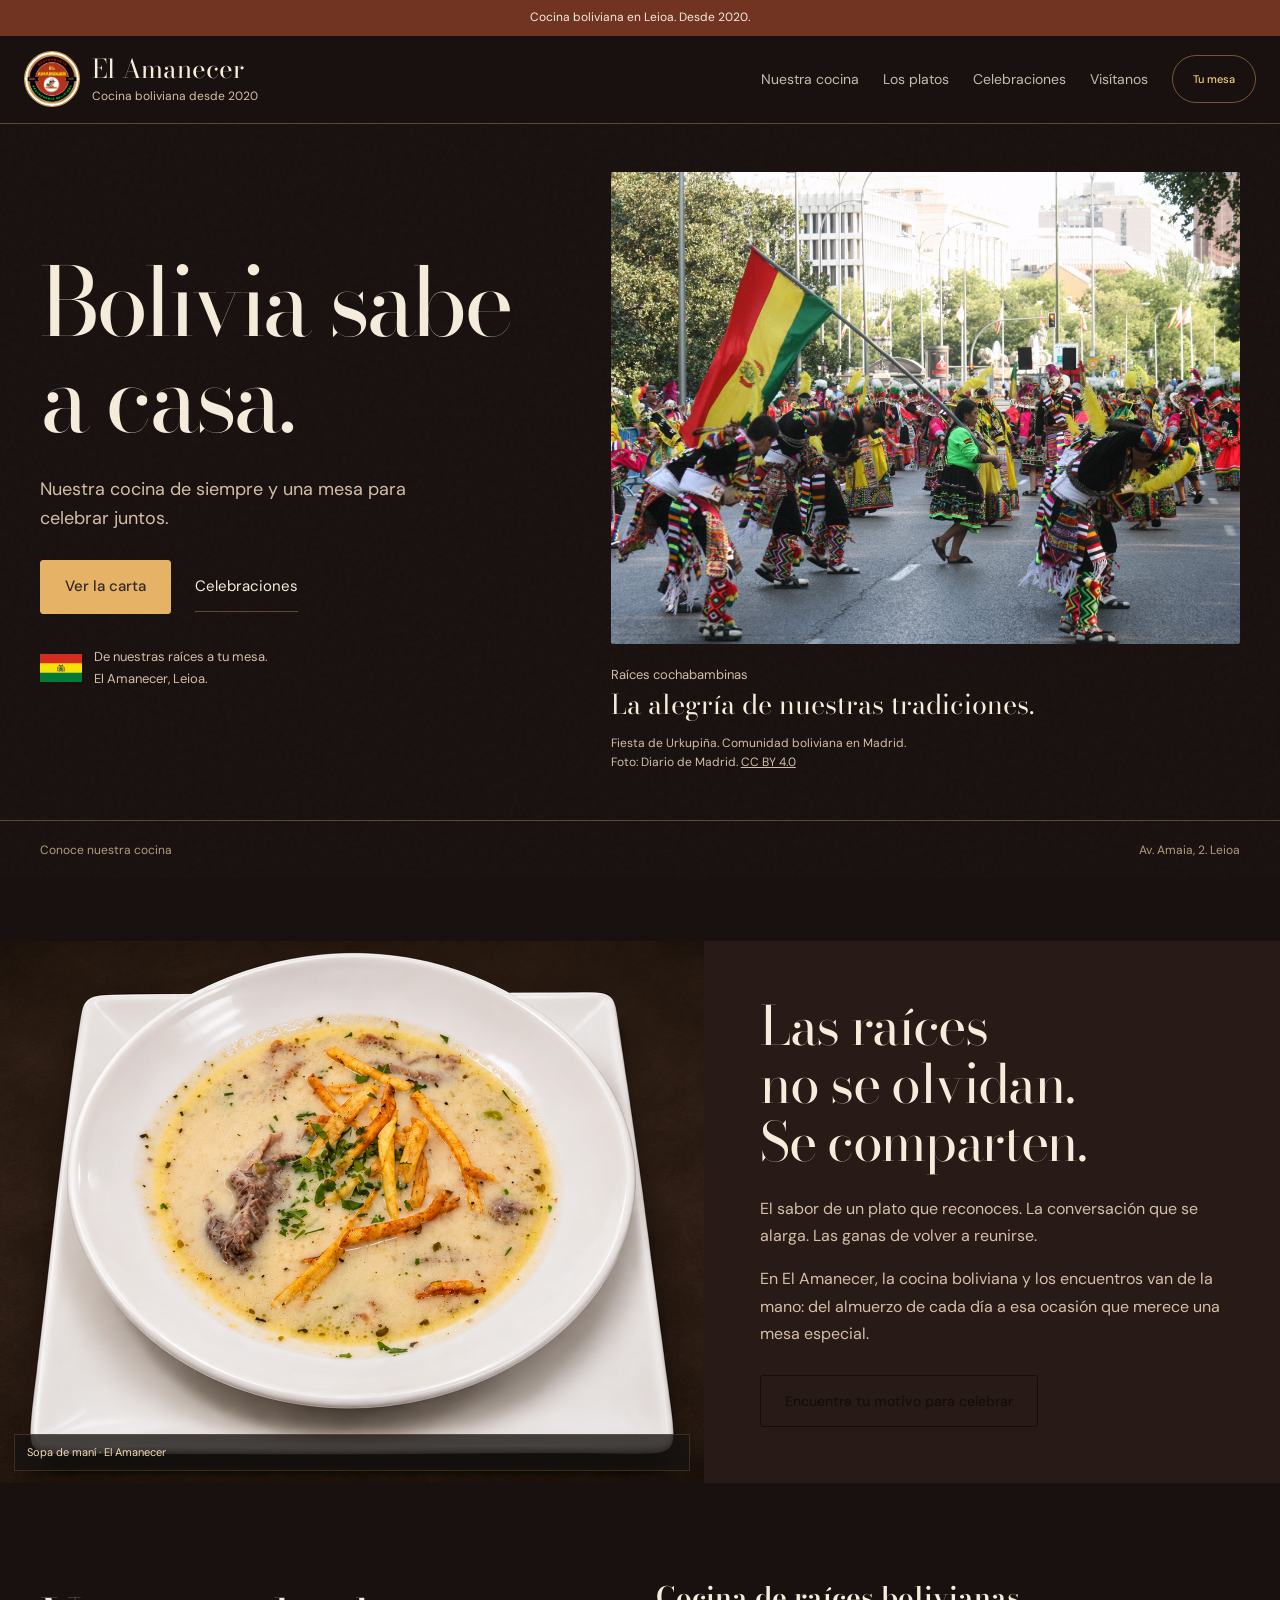
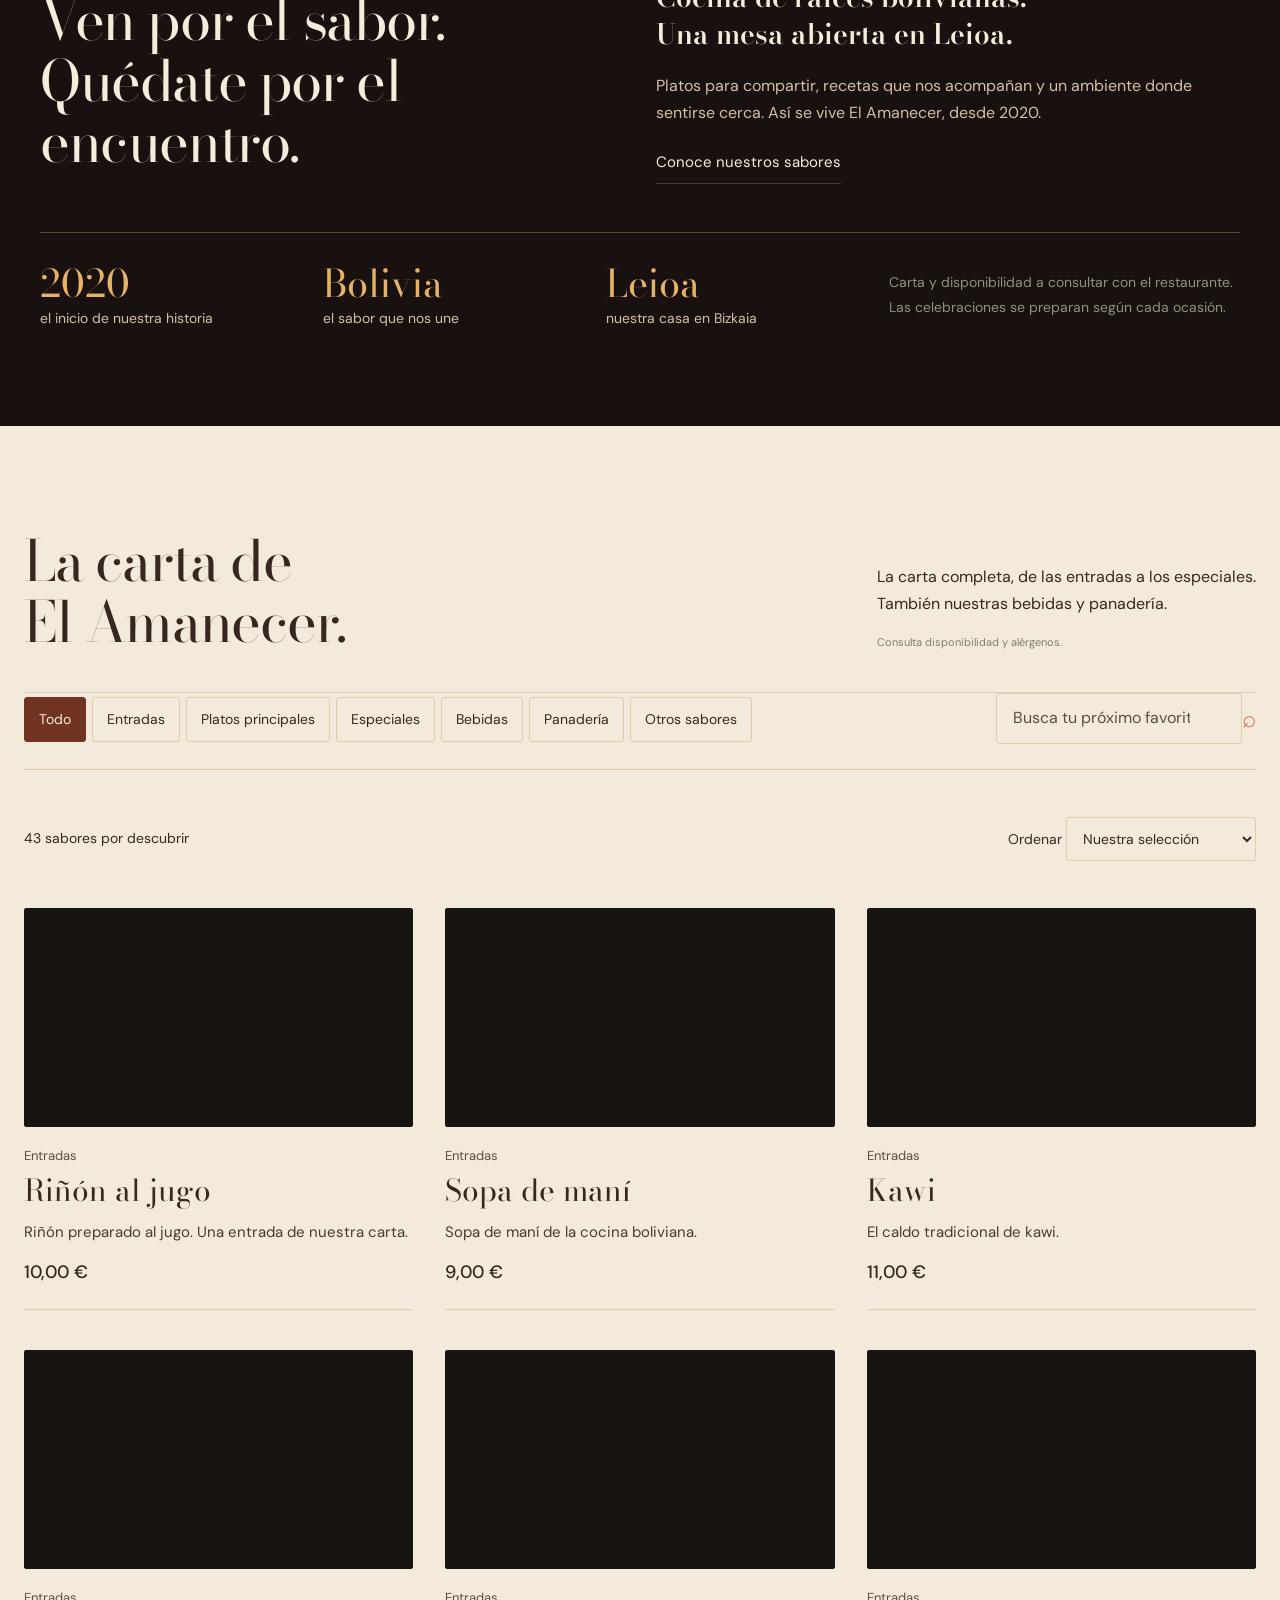
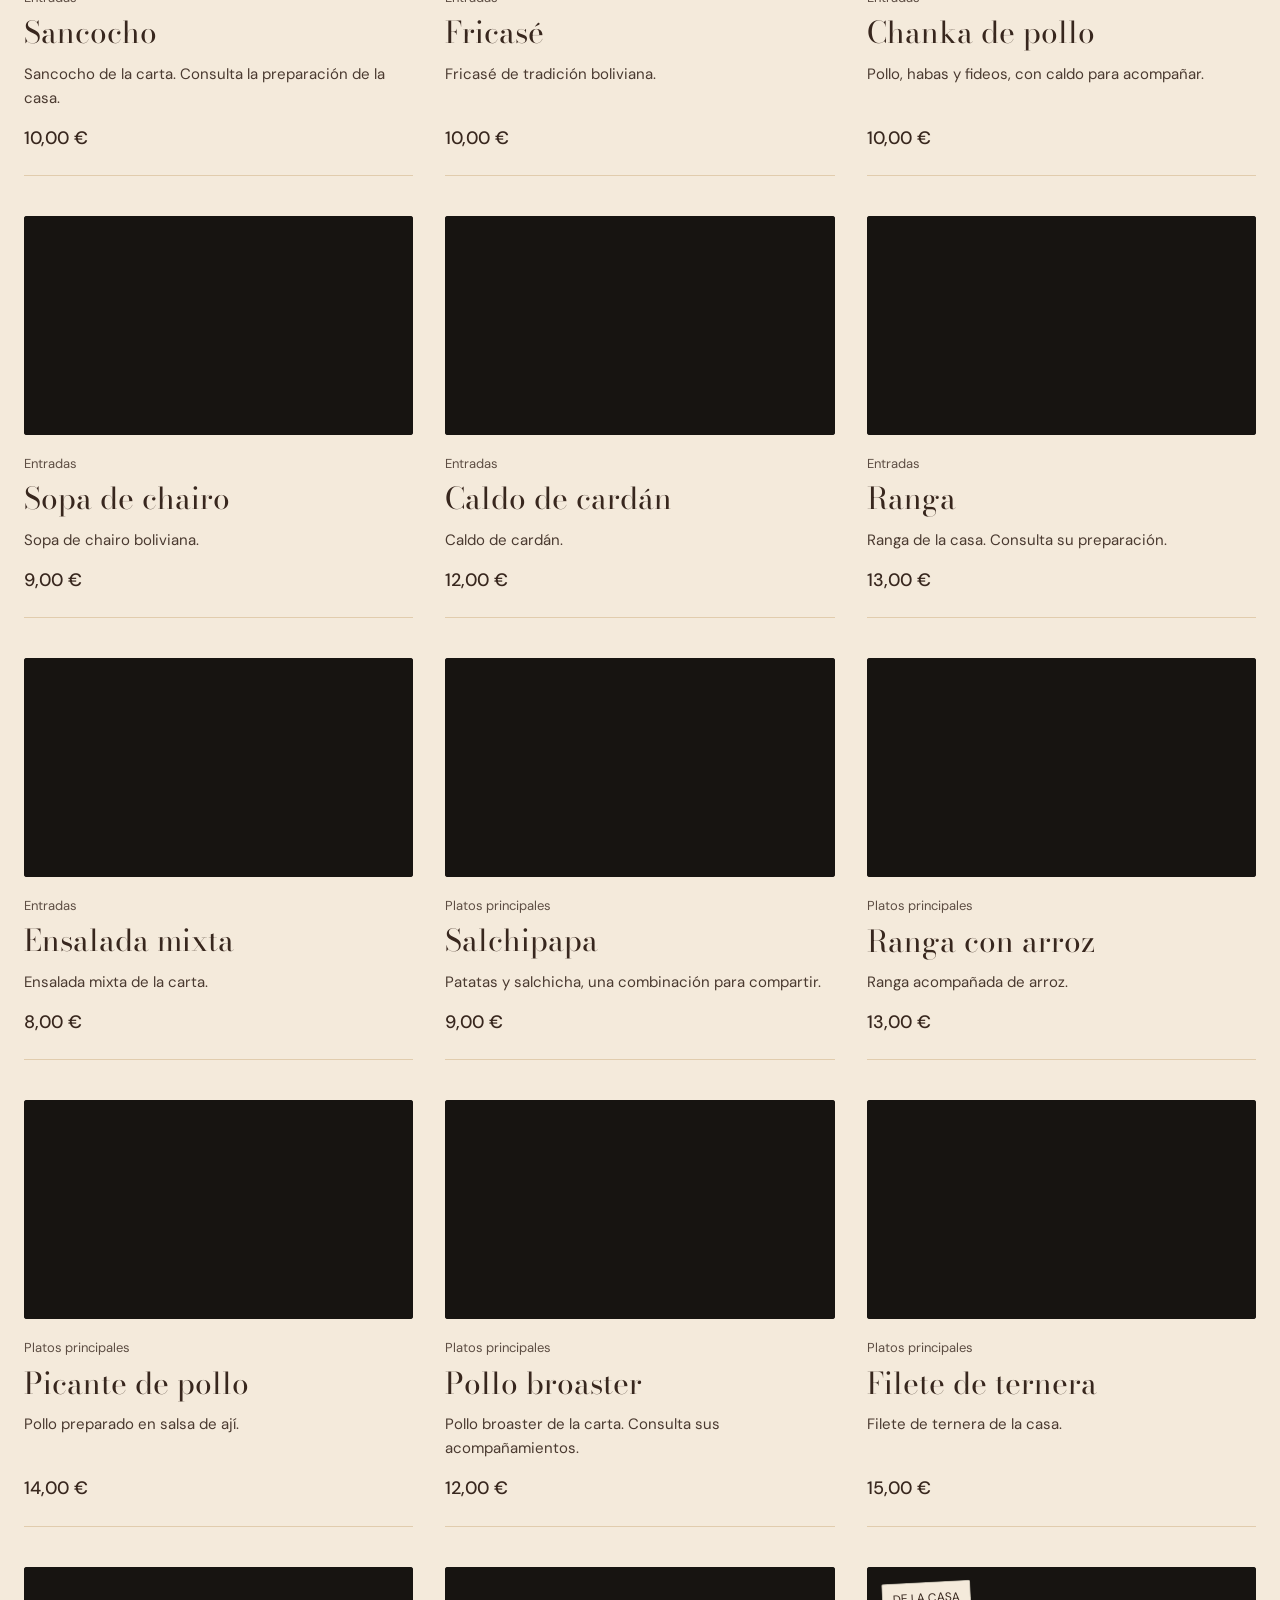
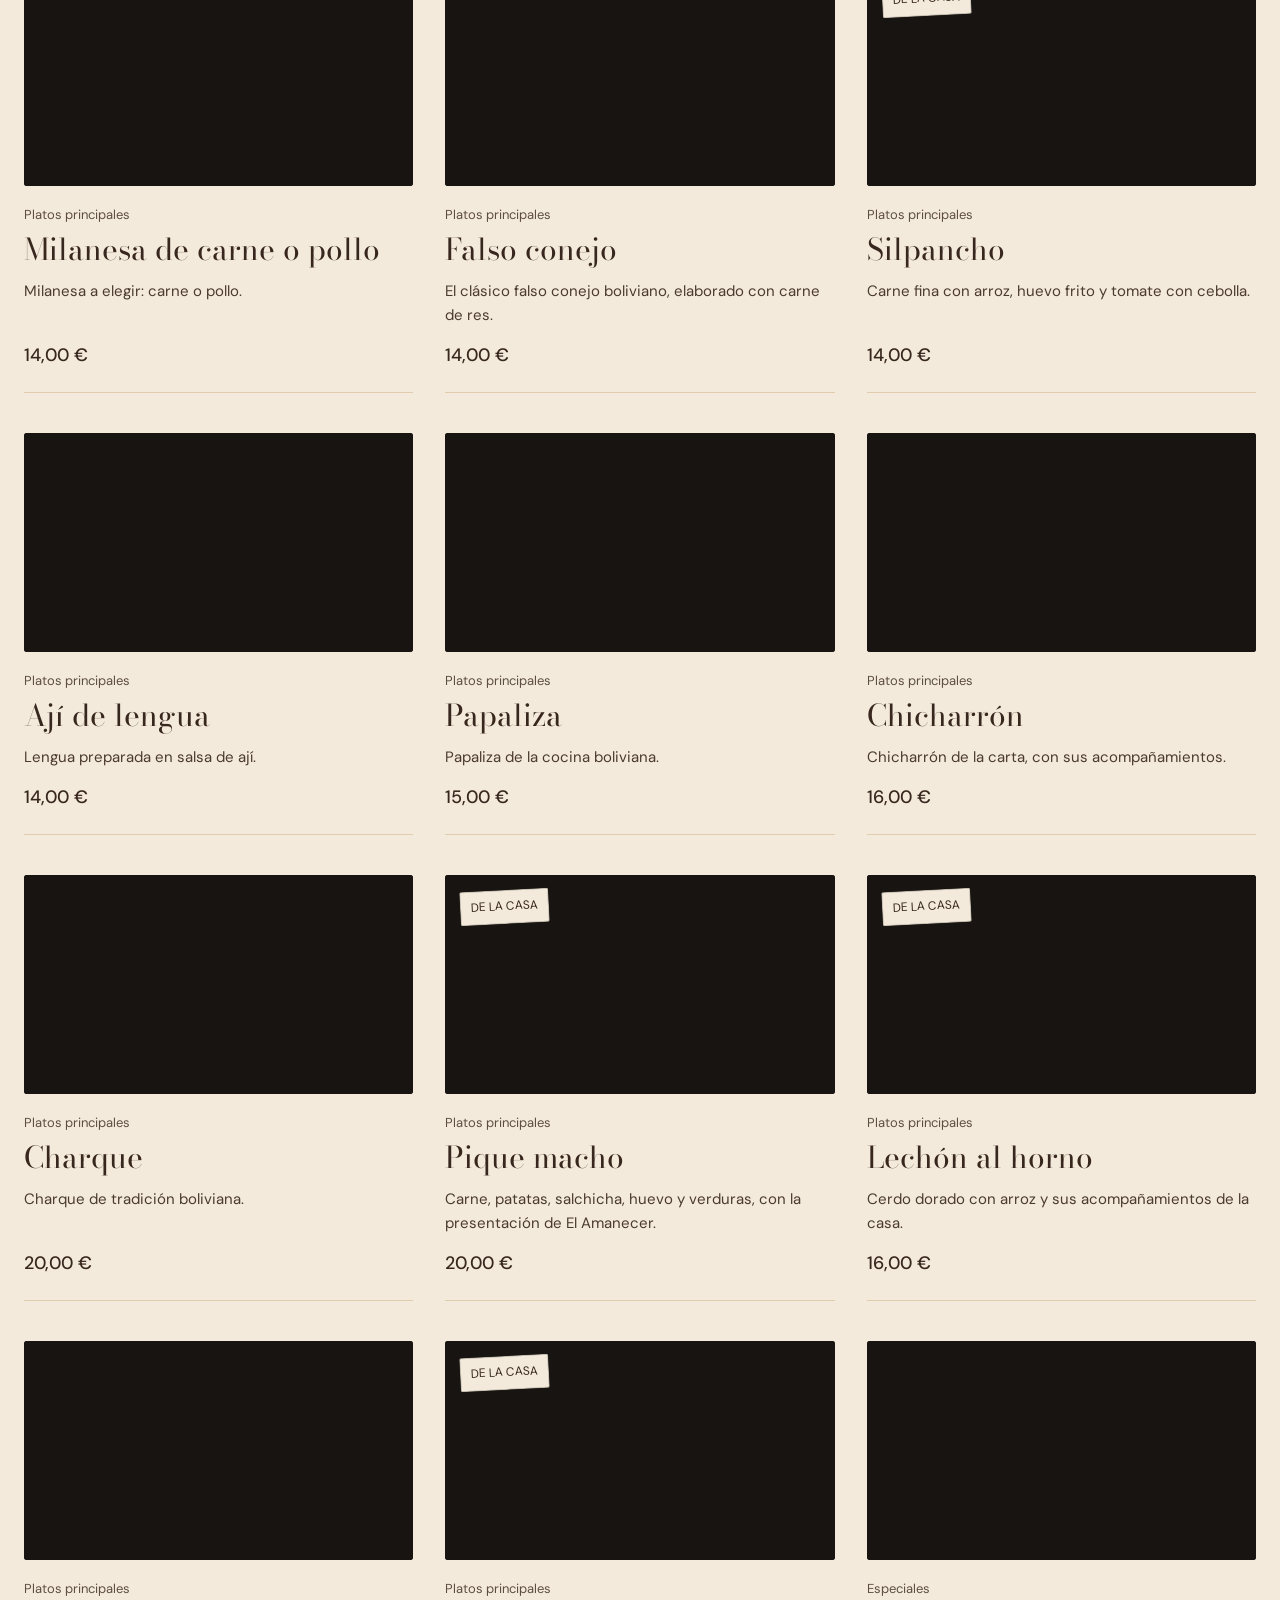
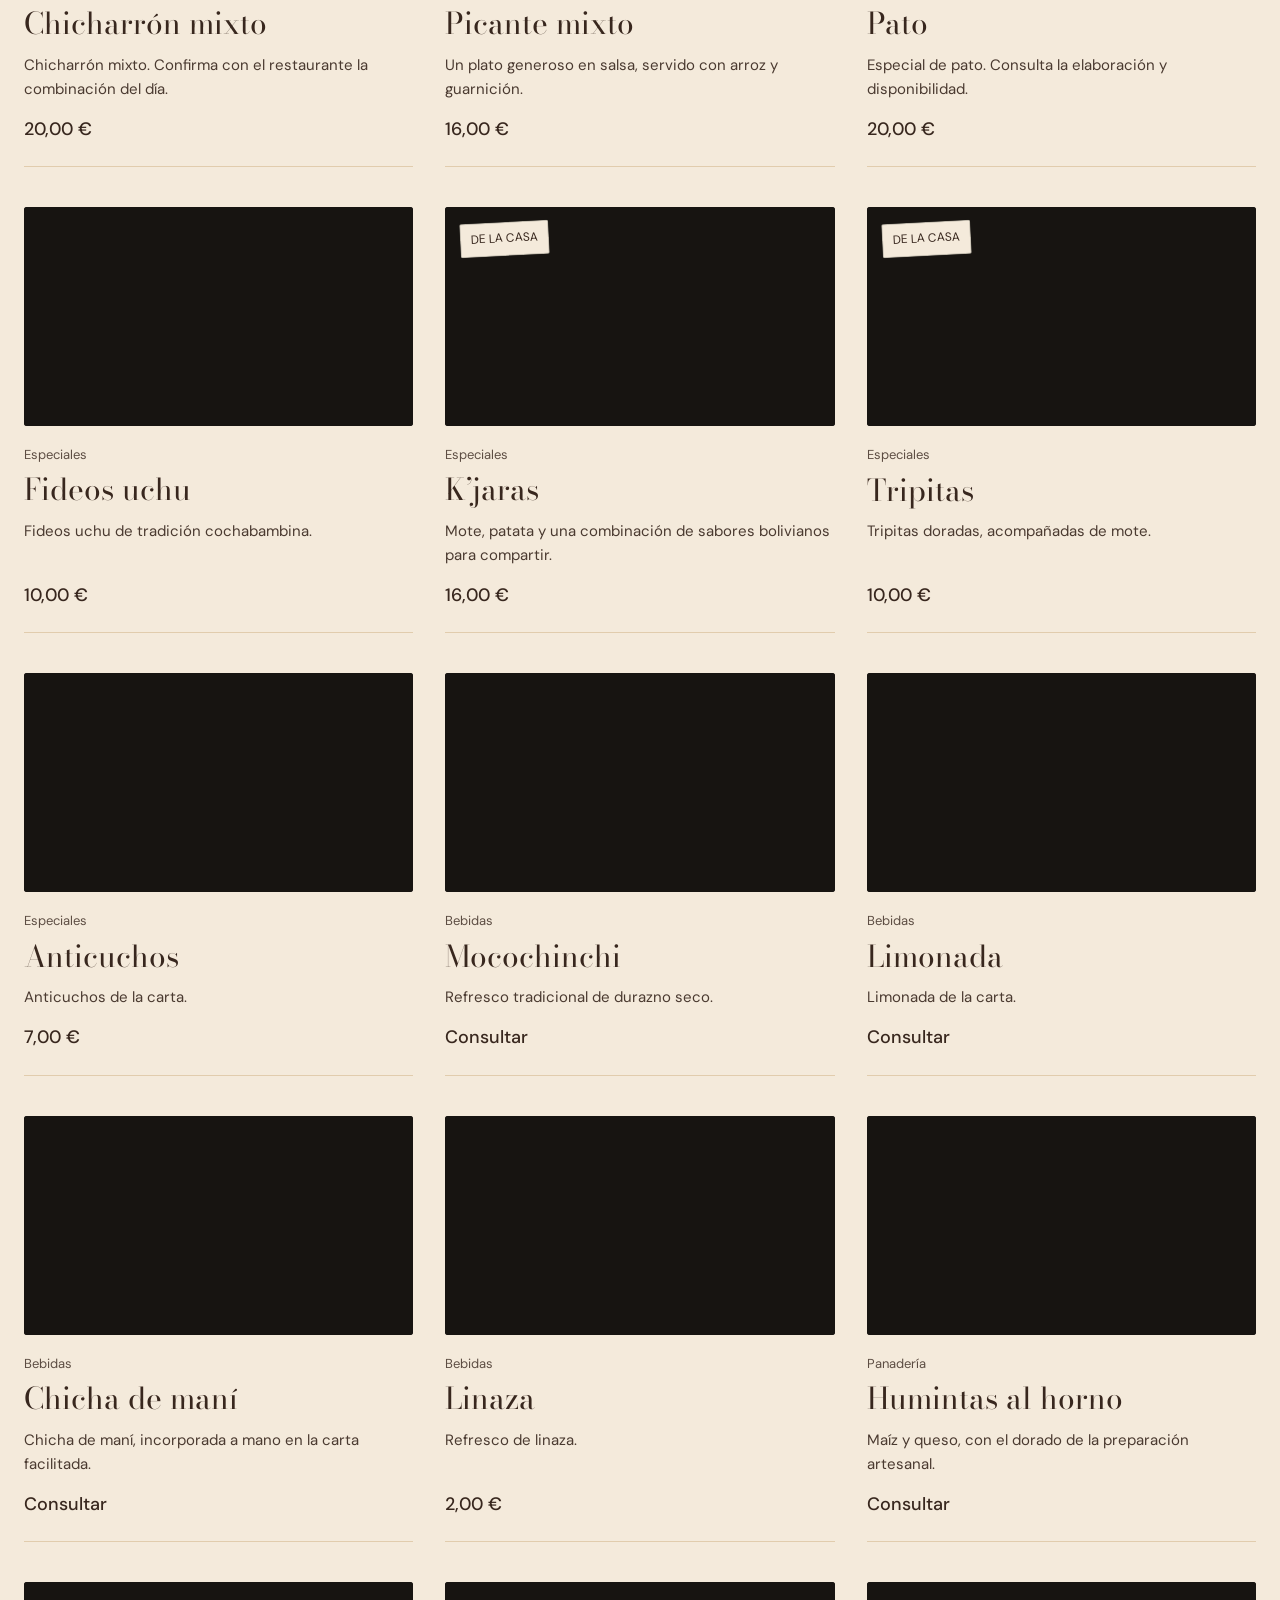
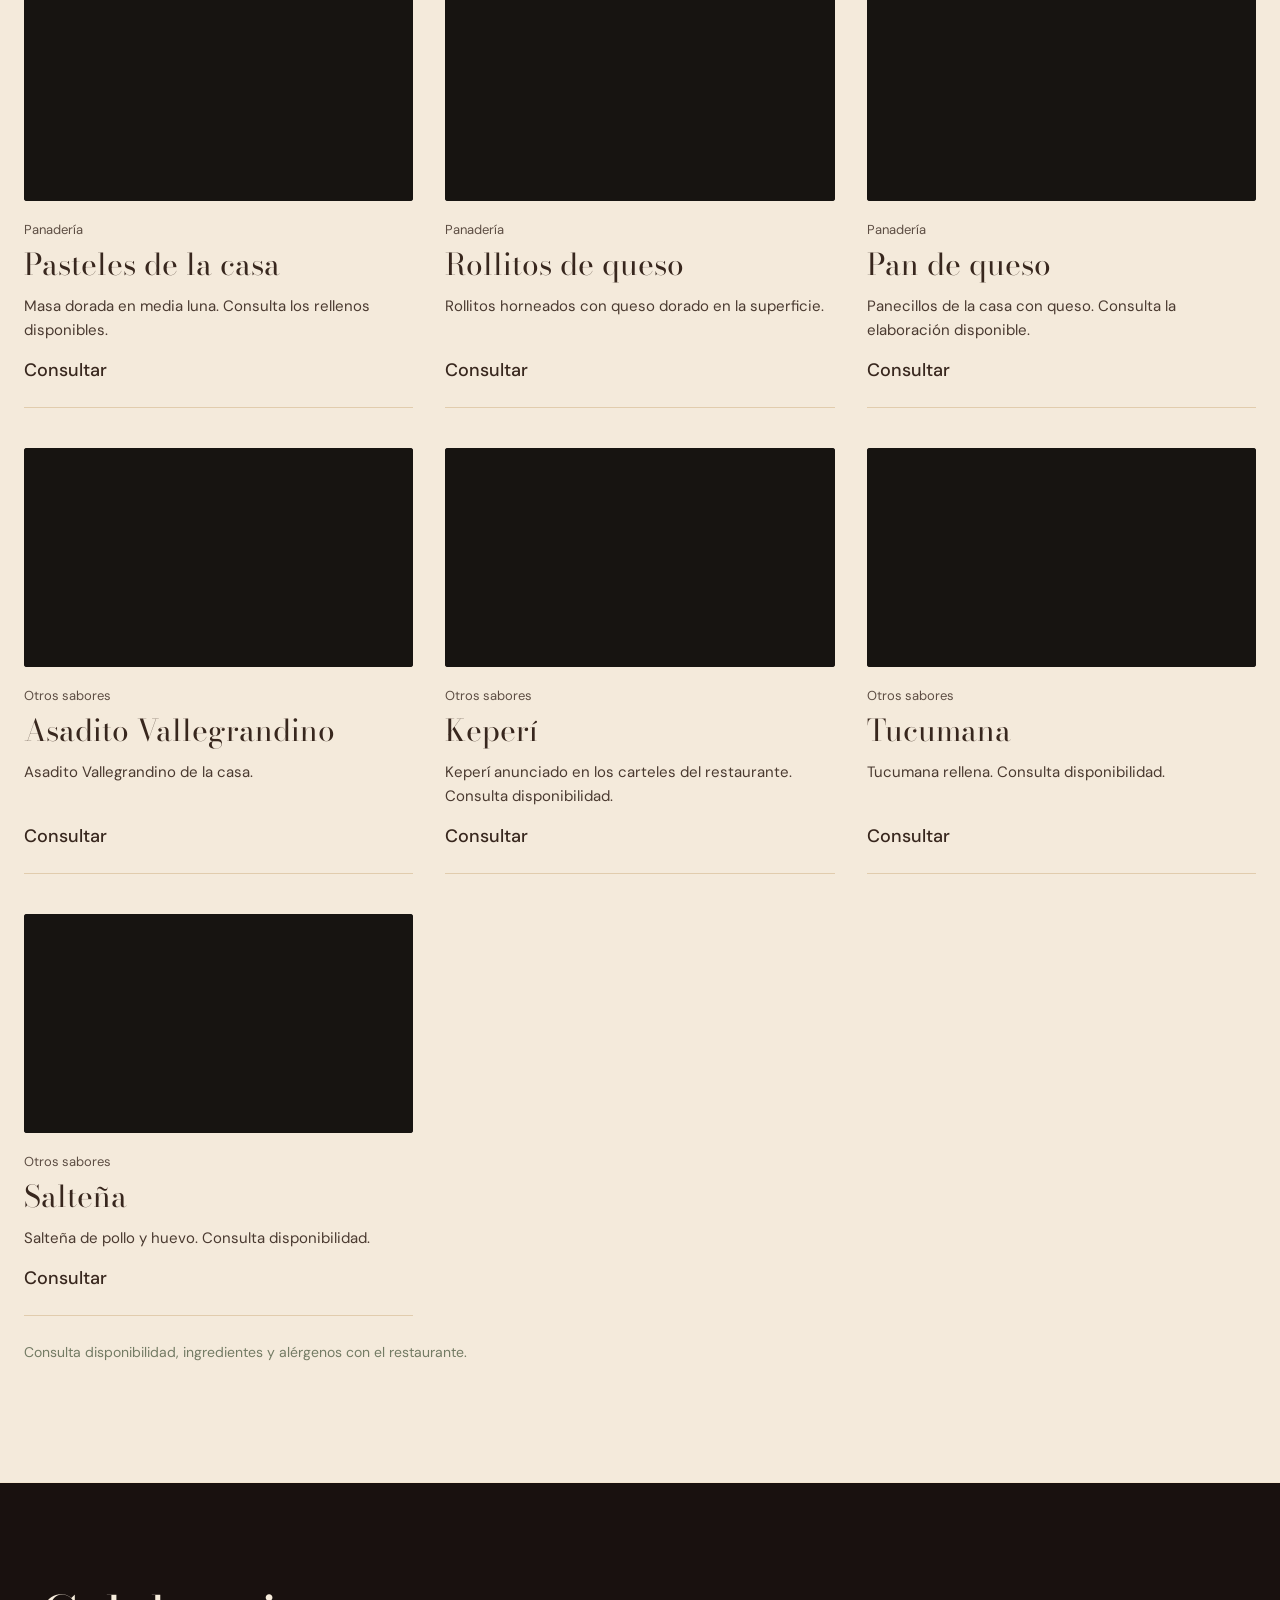
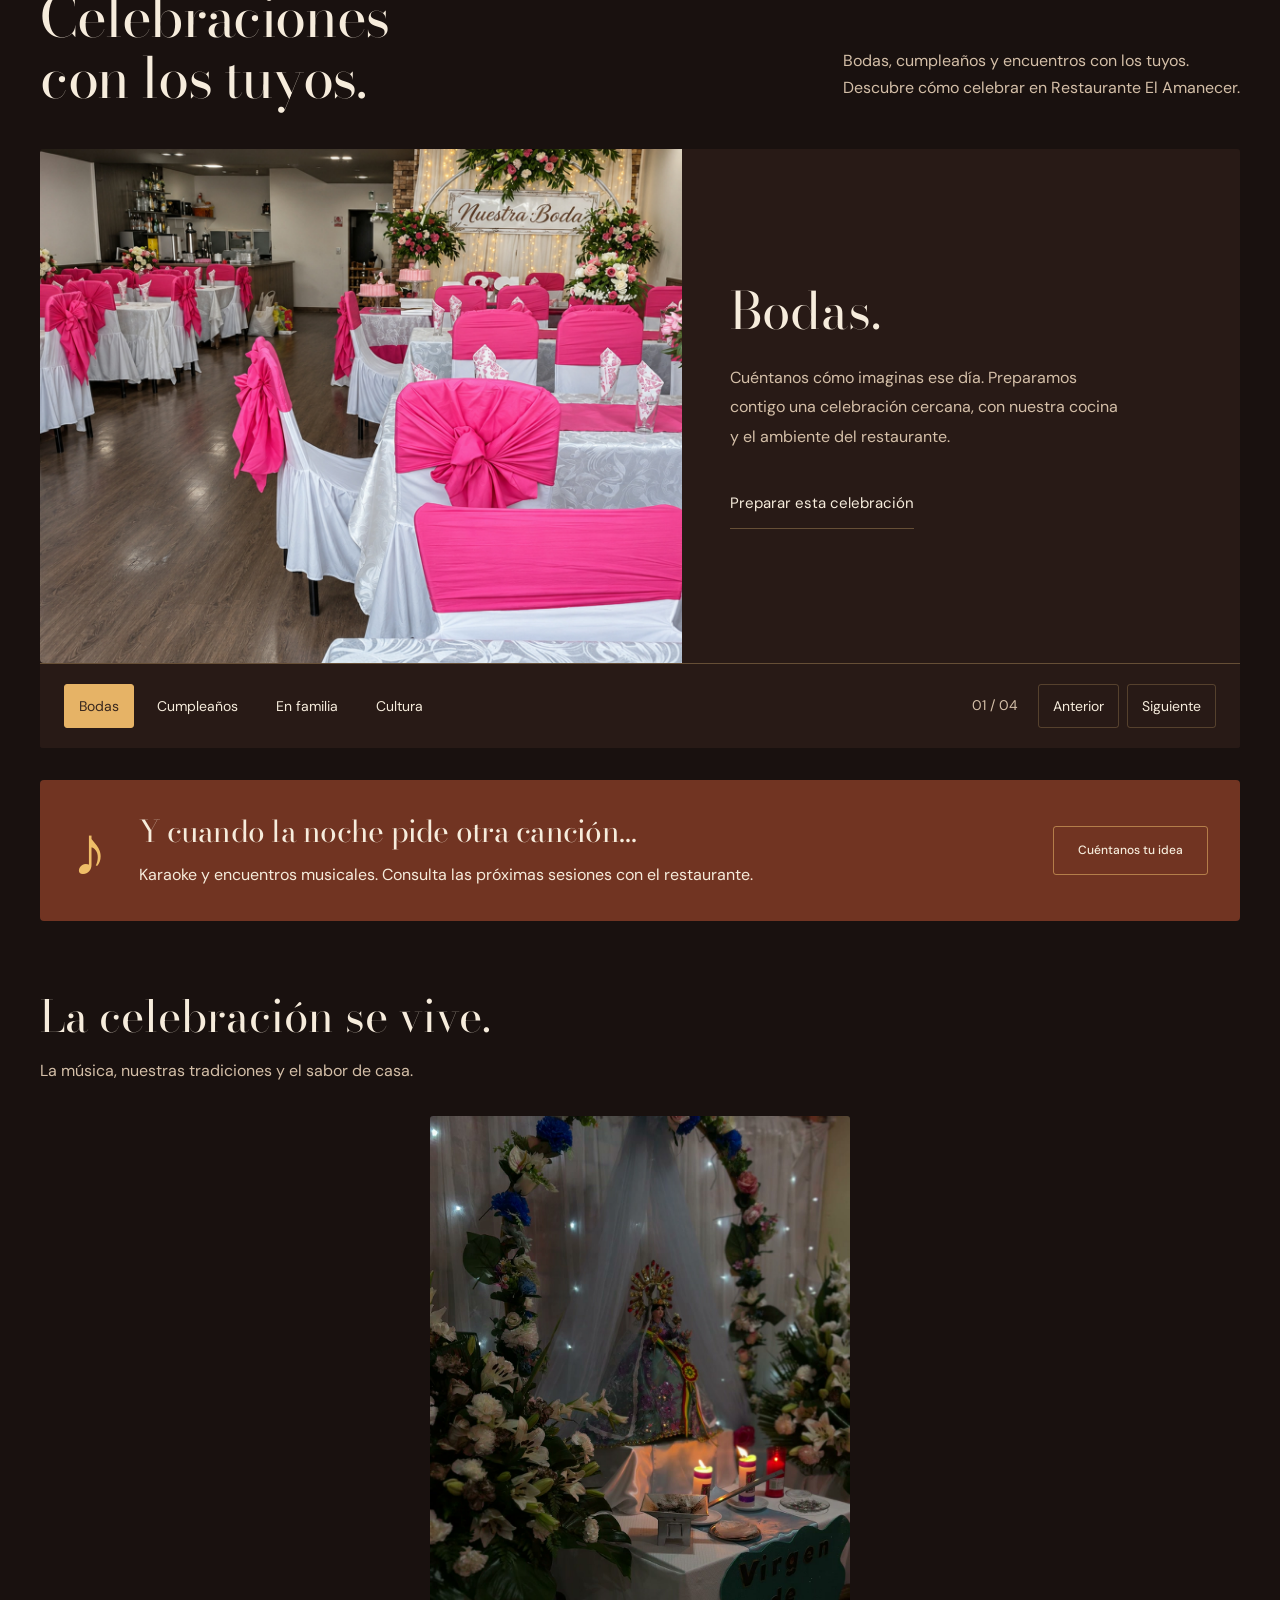
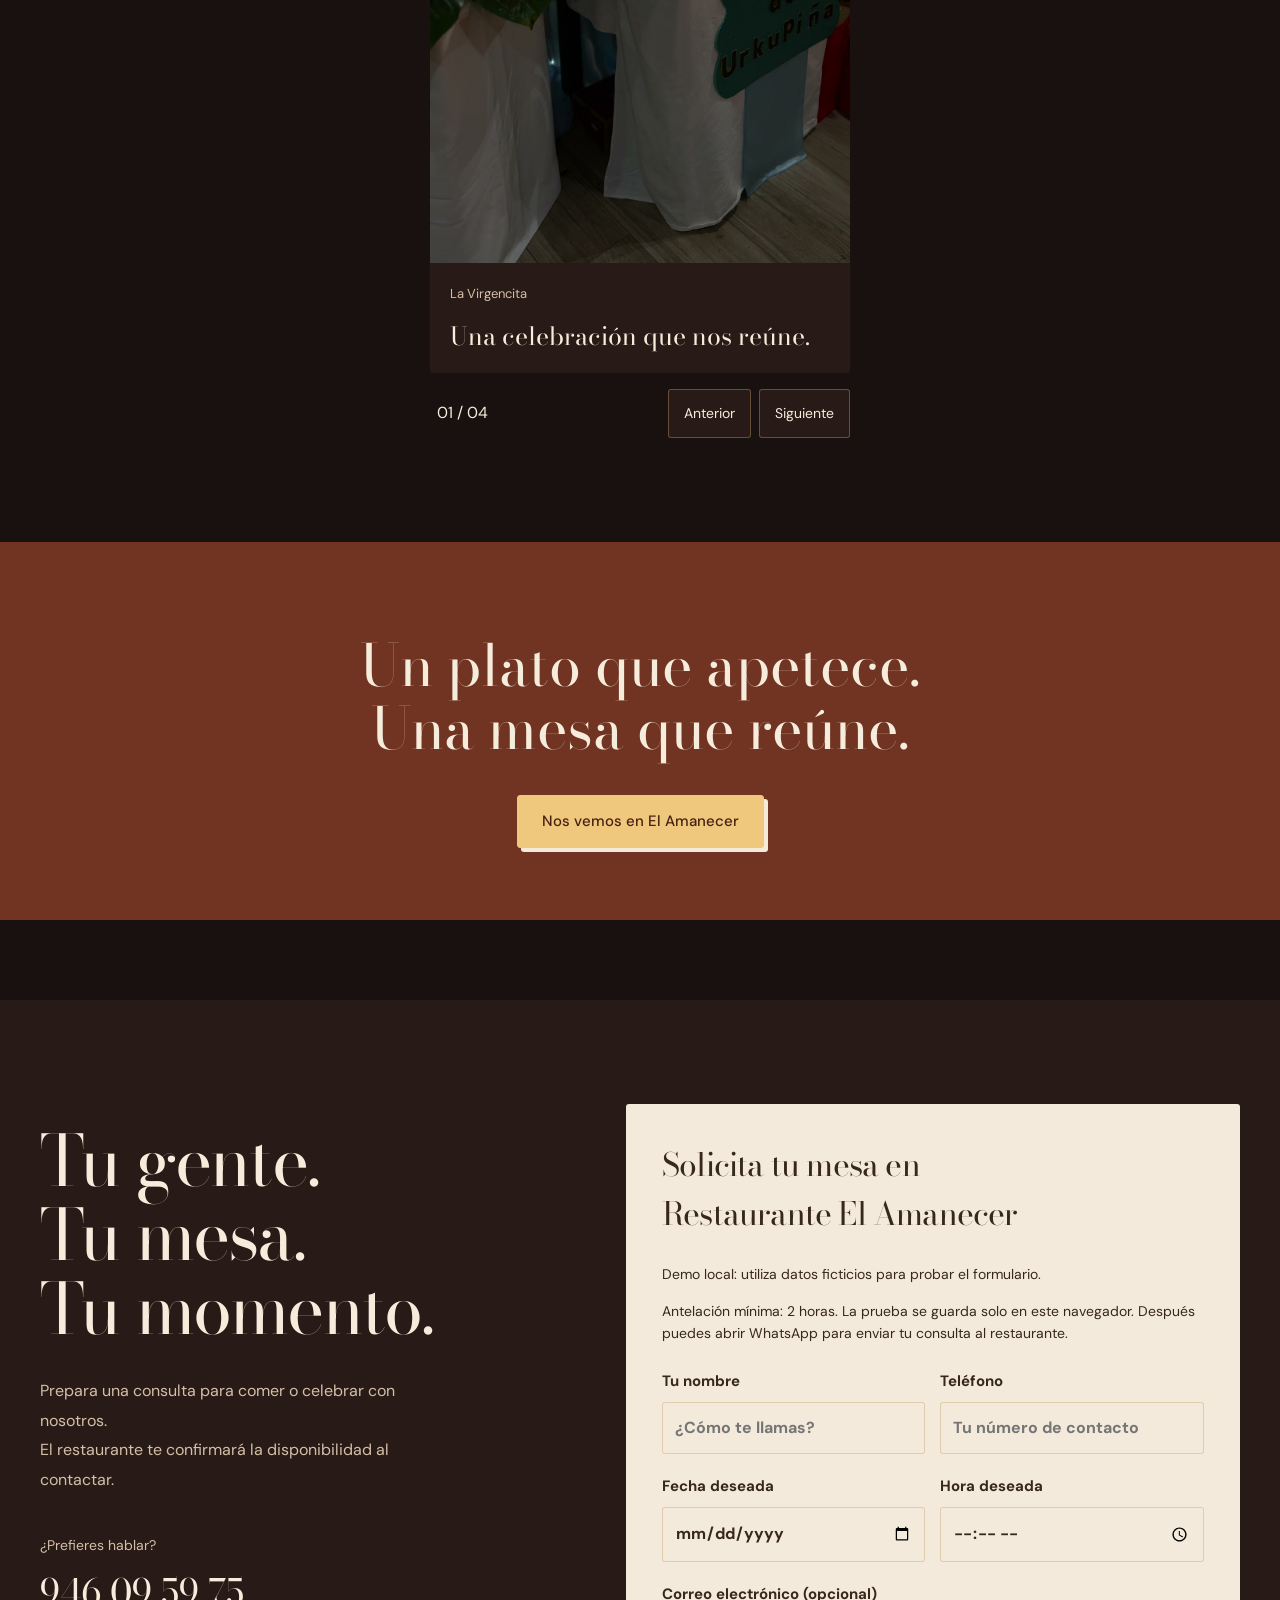
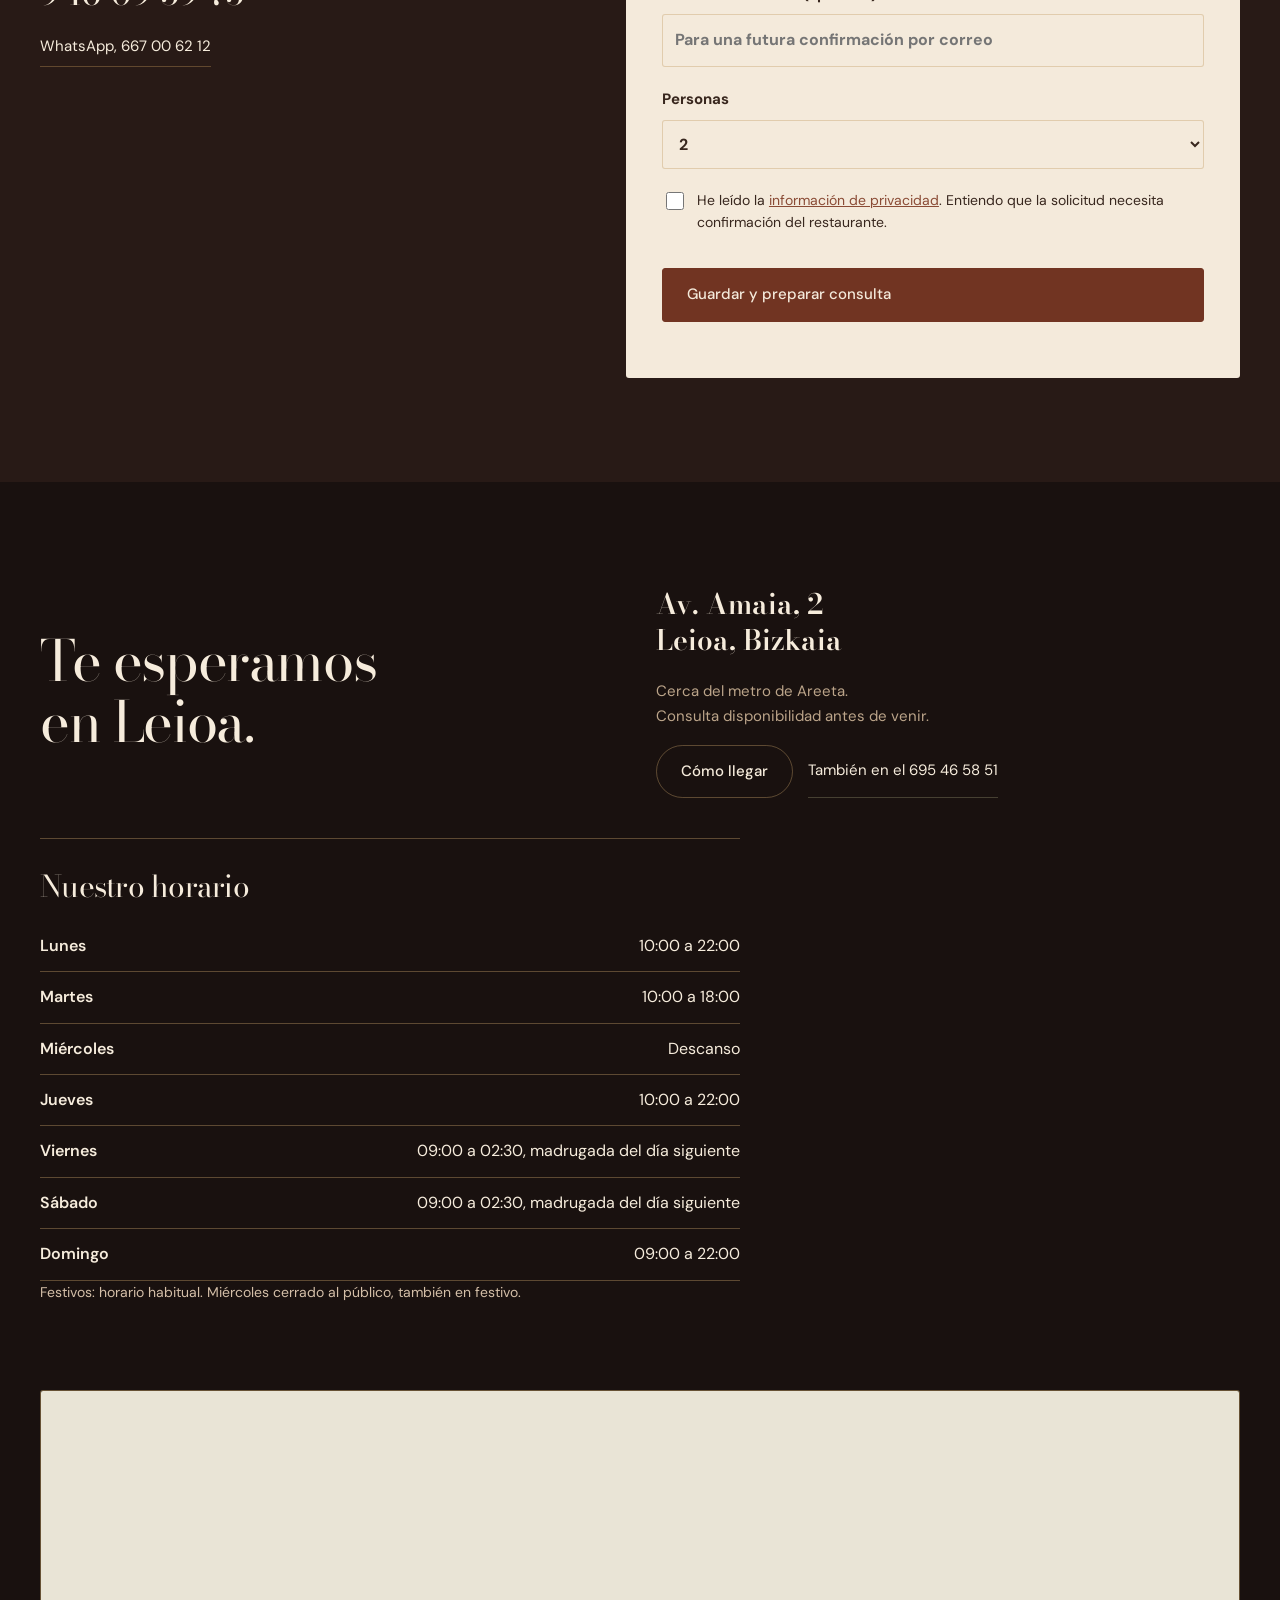
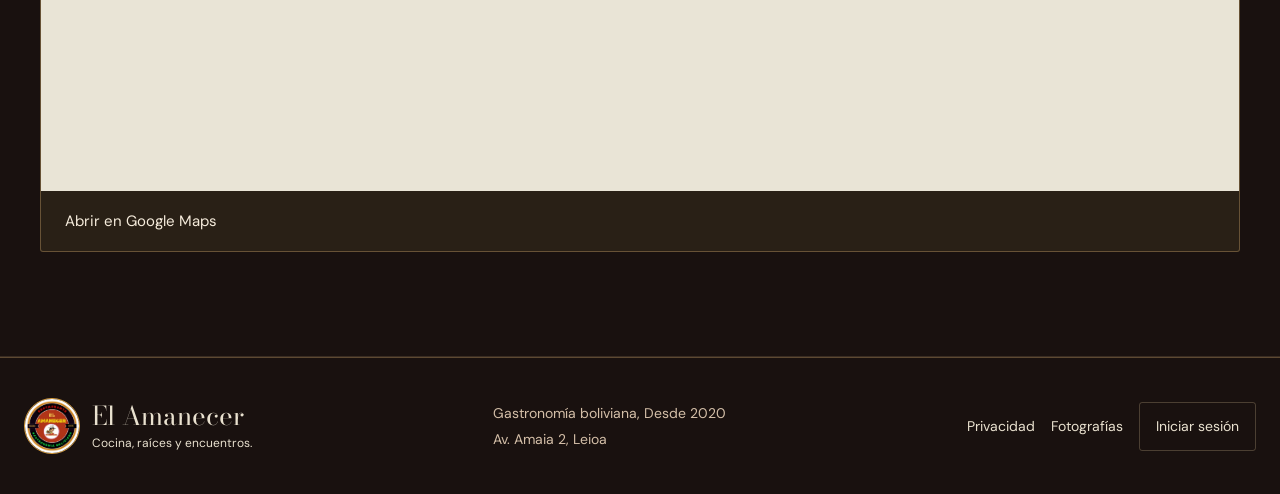
==== index.html @ be6eb435 "Publish standalone El Amanecer website" ====
<!doctype html>
<html lang="es">
<head><meta http-equiv="Content-Security-Policy" content="default-src 'self'; script-src 'self' https://challenges.cloudflare.com; style-src 'self'; img-src 'self' data: https:; media-src 'self' https:; font-src 'self'; connect-src 'self' https://*.supabase.co https://challenges.cloudflare.com; frame-src https://maps.google.com https://www.google.com https://challenges.cloudflare.com; object-src 'none'; base-uri 'self'; form-action 'self'">
  <meta charset="utf-8"><meta name="viewport" content="width=device-width,initial-scale=1">
  <title>Restaurante El Amanecer, Cocina boliviana y celebraciones en Leioa</title>
  <meta name="description" content="El Amanecer: cocina boliviana, sabores para compartir, karaoke y celebraciones en Av. Amaia 2, Leioa. Descubre nuestros platos y consulta tu evento.">
  <meta name="theme-color" content="#130e0c"><meta property="og:title" content="El Amanecer, Cocina boliviana y celebraciones"><meta property="og:description" content="Nuestra cocina de siempre y mil motivos para celebrar juntos. Av. Amaia 2, Leioa."><meta property="og:image" content="https://vasquezfabricio49-cmyk.github.io/WEBS-de-prueba/el-amanecer/images/logo-amanecer.jpeg"><meta property="og:type" content="website">
  <link rel="preload" href="images/urkupina-real.webp" as="image">
  
<link rel="stylesheet" href="hallmark.css?v=hallmark19b"></head>
<body>
<a class="skip" href="#carta">Saltar a la carta</a>
<div class="notice">Cocina boliviana en Leioa. Desde 2020.</div>
<header><a class="brand" href="#inicio"><img class="brand-logo" src="images/logo-amanecer.jpeg" width="66" height="66" alt="Logotipo original de Restaurante El Amanecer"><span>El Amanecer<small>Cocina boliviana desde 2020</small></span></a><nav aria-label="Principal"><a href="#casa">Nuestra cocina</a><a href="#carta">Los platos</a><a href="#eventos">Celebraciones</a><a href="#visitanos">Visítanos</a><a class="outline" href="#reservas">Tu mesa </a></nav></header>
<main>
<section id="inicio" class="hero" aria-labelledby="hero-title"><div class="hero-grid"><div class="hero-copy"><h1 id="hero-title">Bolivia sabe<br>a casa.</h1><p>Nuestra cocina de siempre y una mesa para celebrar juntos.</p><div class="actions"><a class="button" href="#carta">Ver la carta </a><a class="text-link" href="#eventos">Celebraciones</a></div><div class="hero-signature"><img class="bolivia-flag" src="images/bolivia-state.svg" width="55" height="38" alt="Bandera de Bolivia con escudo"><span>De nuestras raíces a tu mesa.<br>El Amanecer, Leioa.</span></div></div><div class="hero-scene culture-scene" id="hero-scene"><figure class="culture-photo"><img src="images/urkupina-real.webp" width="2400" height="1600" alt="Danzas y bandera boliviana en la fiesta de la Virgen de Urkupiña en Madrid" fetchpriority="high"><figcaption><span>Raíces cochabambinas</span><strong>La alegría de nuestras tradiciones.</strong><small>Fiesta de Urkupiña. Comunidad boliviana en Madrid.<br>Foto: Diario de Madrid. <a href="creditos.html#urkupina">CC BY 4.0</a></small></figcaption></figure></div></div><div class="hero-bottom"><a href="#casa">Conoce nuestra cocina</a><span>Av. Amaia, 2. Leioa</span></div></section>
<div class="marquee" aria-hidden="true"><div>COCINA BOLIVIANA / SABOR DE CASA / UNA MESA PARA TODOS / KARAOKE / CELEBRACIONES / EL AMANECER / COCINA BOLIVIANA / SABOR DE CASA / UNA MESA PARA TODOS / KARAOKE / CELEBRACIONES / EL AMANECER / </div></div>
<section class="country-story" aria-labelledby="country-title"><div class="country-art" role="img" aria-label="Plato de cocina boliviana de El Amanecer"><span class="photo-caption">Nuestra cocina. Nuestras raíces.</span></div><div class="country-copy"><h2 id="country-title">Las raíces<br>no se olvidan.<br>Se comparten.</h2><p>El sabor de un plato que reconoces. La conversación que se alarga. Las ganas de volver a reunirse.</p><p>En El Amanecer, la cocina boliviana y los encuentros van de la mano: del almuerzo de cada día a esa ocasión que merece una mesa especial.</p><a class="outline" href="#eventos">Encuentra tu motivo para celebrar </a></div></section>
<section id="casa" class="intro section"><div class="intro-grid"><h2>Ven por el sabor.<br>Quédate por el encuentro.</h2><div><p class="lead">Cocina de raíces bolivianas.<br>Una mesa abierta en Leioa.</p><p>Platos para compartir, recetas que nos acompañan y un ambiente donde sentirse cerca. Así se vive El Amanecer, desde 2020.</p><a class="text-link" href="#carta">Conoce nuestros sabores </a></div></div><div class="facts"><span><b>2020</b> el inicio de nuestra historia</span><span><b>Bolivia</b> el sabor que nos une</span><span><b>Leioa</b> nuestra casa en Bizkaia</span><span class="facts-note">Carta y disponibilidad a consultar con el restaurante. Las celebraciones se preparan según cada ocasión.</span></div></section>
<section id="carta" class="section catalog"><div class="section-head"><div><h2>La carta de<br>El Amanecer.</h2></div><p>La carta completa, de las entradas a los especiales.<br>También nuestras bebidas y panadería.<br><small>Consulta disponibilidad y alérgenos.</small></p></div><div class="tools"><div id="filters" aria-label="Filtrar por categoría"></div><label class="search-label"><span class="sr-only">Buscar plato</span><input id="search" type="search" placeholder="Busca tu próximo favorito…"><span aria-hidden="true">⌕</span></label></div><div class="catalog-meta"><p id="count" aria-live="polite">Preparando la carta…</p><label>Ordenar <select id="sort"><option value="default">Nuestra selección</option><option value="name">Nombre</option><option value="price-asc">Precio: menor a mayor</option><option value="price-desc">Precio: mayor a menor</option></select></label></div><div id="products" class="grid"></div><div id="empty" hidden><h3>No encontramos ese sabor.</h3><p>Prueba otro nombre o cambia de categoría.</p><button id="reset" type="button" class="outline">Ver todos los platos</button></div><p class="fine">Consulta disponibilidad, ingredientes y alérgenos con el restaurante.</p></section>
<section id="eventos" class="section events" aria-labelledby="events-title"><div class="section-head"><div><h2 id="events-title">Celebraciones<br>con los tuyos.</h2></div><p>Bodas, cumpleaños y encuentros con los tuyos.<br>Descubre cómo celebrar en Restaurante El Amanecer.</p></div><div class="services-showcase" role="region" aria-roledescription="carrusel" aria-label="Servicios para celebraciones"><div class="event-grid"><article class="event-card"><img src="media/eventos-boda.jpg" width="1200" height="900" loading="lazy" alt="Salón de El Amanecer preparado para una boda, con decoración rosa y blanca"><div><h3>Bodas.</h3><p>Cuéntanos cómo imaginas ese día. Preparamos contigo una celebración cercana, con nuestra cocina y el ambiente del restaurante.</p><a class="service-enquiry" href="https://wa.me/34667006212?text=Hola%2C%20quiero%20consultar%20una%20celebraci%C3%B3n%20en%20Restaurante%20El%20Amanecer" target="_blank" rel="noopener">Preparar esta celebración </a></div></article><article class="event-card"><img src="media/eventos-cumple.jpg" width="1200" height="900" loading="lazy" alt="El salón preparado para un cumpleaños con decoración azul y dorada"><div><h3>Cumpleaños y fiestas.</h3><p>Una mesa para tu gente y una ocasión para brindar. Consulta las opciones de comida y preparación del salón.</p><a class="service-enquiry" href="https://wa.me/34667006212?text=Hola%2C%20quiero%20consultar%20una%20celebraci%C3%B3n%20en%20Restaurante%20El%20Amanecer" target="_blank" rel="noopener">Preparar esta celebración </a></div></article><article class="event-card"><img src="media/eventos-celebracion.jpg" width="1200" height="900" loading="lazy" alt="Salón de El Amanecer decorado para un evento social"><div><h3>Comidas y encuentros familiares.</h3><p>Almuerzos, reuniones y encuentros que merecen tiempo. Reúne a los tuyos alrededor de los sabores de casa.</p><a class="service-enquiry" href="https://wa.me/34667006212?text=Hola%2C%20quiero%20consultar%20una%20celebraci%C3%B3n%20en%20Restaurante%20El%20Amanecer" target="_blank" rel="noopener">Preparar esta celebración </a></div></article><article class="event-card"><img src="media/virgencita-altar.jpg" width="1080" height="1920" loading="lazy" alt="Altar real de la Virgen en una celebración en El Amanecer"><div><h3>Celebraciones con raíces.</h3><p>Un lugar para reunirnos alrededor de nuestras tradiciones, compartir la mesa y celebrar lo que nos une.</p><a class="service-enquiry" href="https://wa.me/34667006212?text=Hola%2C%20quiero%20consultar%20una%20celebraci%C3%B3n%20en%20Restaurante%20El%20Amanecer" target="_blank" rel="noopener">Preparar esta celebración </a></div></article></div><div class="service-navigation"><div class="service-tabs" role="group" aria-label="Elegir tipo de celebración"><button type="button" data-service="0" aria-pressed="true">Bodas</button><button type="button" data-service="1" aria-pressed="false">Cumpleaños</button><button type="button" data-service="2" aria-pressed="false">En familia</button><button type="button" data-service="3" aria-pressed="false">Cultura</button></div><div class="service-arrows"><span class="service-position" aria-live="polite">01 / 04</span><button type="button" class="service-prev" aria-label="Servicio anterior"> <span>Anterior</span></button><button type="button" class="service-next" aria-label="Siguiente servicio"><span>Siguiente</span> </button></div></div></div><div class="karaoke-banner"><span aria-hidden="true">♪</span><div><h3>Y cuando la noche pide otra canción…</h3><p>Karaoke y encuentros musicales. Consulta las próximas sesiones con el restaurante.</p></div><a class="outline" href="https://wa.me/34667006212?text=Hola%2C%20quiero%20consultar%20un%20evento%20en%20El%20Amanecer" target="_blank" rel="noopener">Cuéntanos tu idea </a></div><div class="videos-heading"><h3>La celebración se vive.</h3><p>La música, nuestras tradiciones y el sabor de casa.</p></div><div class="media-rotation video-rotation" role="region" aria-label="Vídeos de El Amanecer"><div class="gallery-stage virgencita-gallery"><figure data-media-slot="event-altar"><video muted playsinline preload="metadata" disablepictureinpicture poster="media/virgencita-altar.jpg" aria-label="Una celebración que nos reúne."><source src="media/virgencita-altar-cinematic.mp4" type="video/mp4"></video><figcaption><span>La Virgencita</span><b>Una celebración que nos reúne.</b></figcaption></figure><figure data-media-slot="event-musica"><video muted playsinline preload="metadata" disablepictureinpicture poster="media/virgencita-musica.jpg" aria-label="Momentos para compartir."><source src="media/virgencita-musica-cinematic.mp4" type="video/mp4"></video><figcaption><span>La música</span><b>Momentos para compartir.</b></figcaption></figure><figure data-media-slot="event-detalle"><video muted playsinline preload="metadata" disablepictureinpicture poster="media/virgencita-detalle.jpg" aria-label="Nuestra casa, de celebración."><source src="media/virgencita-detalle-cinematic.mp4" type="video/mp4"></video><figcaption><span>El ambiente</span><b>Nuestra casa, de celebración.</b></figcaption></figure><figure data-media-slot="kitchen-asadito"><video muted playsinline preload="metadata" disablepictureinpicture poster="media/cocina-asadito-poster.jpg" aria-label="Al fuego, como en casa."><source src="media/cocina-asadito-cinematic.mp4" type="video/mp4"></video><figcaption><span>En nuestra cocina</span><b>Al fuego, como en casa.</b></figcaption></figure></div><div class="gallery-navigation"><span class="gallery-counter" aria-live="polite">01 / 04</span><div><button class="gallery-prev" type="button" aria-label="Vídeo anterior"> Anterior</button><button class="gallery-next" type="button" aria-label="Siguiente vídeo">Siguiente </button></div></div></div></section>
<section class="quote-band"><h2>Un plato que apetece.<br>Una mesa que reúne.</h2><a href="#reservas" class="button">Nos vemos en El Amanecer </a></section>
<section id="reservas" class="section booking"><div><h2>Tu gente.<br>Tu mesa.<br>Tu momento.</h2><p>Prepara una consulta para comer o celebrar con nosotros.<br>El restaurante te confirmará la disponibilidad al contactar.</p><div class="booking-contact"><span>¿Prefieres hablar?</span><a href="tel:+34946095975">946 09 59 75 </a><a class="booking-whatsapp" href="https://wa.me/34667006212" target="_blank" rel="noopener">WhatsApp, 667 00 62 12 </a></div></div><form id="booking"><h3>Solicita tu mesa en Restaurante El Amanecer</h3><p class="fine">Demo local: utiliza datos ficticios para probar el formulario.</p><p id="booking-mode">Antelación mínima: 2 horas. La prueba se guarda solo en este navegador. Después puedes abrir WhatsApp para enviar tu consulta al restaurante.</p><div class="pair"><label>Tu nombre<input name="name" required maxlength="80" autocomplete="given-name" placeholder="¿Cómo te llamas?"></label><label>Teléfono<input name="phone" required maxlength="24" type="tel" autocomplete="tel" pattern="[+0-9 ()-]{7,24}" placeholder="Tu número de contacto"></label></div><div class="pair"><label>Fecha deseada<input type="date" name="date" required></label><label>Hora deseada<input type="time" name="time" required></label></div><label>Correo electrónico (opcional)<input name="email" type="email" maxlength="254" autocomplete="email" placeholder="Para una futura confirmación por correo"></label><label>Personas<select name="people"><option>2</option><option>1</option><option>3</option><option>4</option><option>5</option><option>6</option><option>7</option><option>8</option></select></label><label class="consent"><input name="consent" type="checkbox" required><span>He leído la <a href="privacidad.html">información de privacidad</a>. Entiendo que la solicitud necesita confirmación del restaurante.</span></label><button class="button" type="submit">Guardar y preparar consulta </button><p id="result" role="status"></p></form></section>
<section id="visitanos" class="section visit"><div class="intro-grid"><h2>Te esperamos<br>en Leioa.</h2><div><p class="lead">Av. Amaia, 2<br>Leioa, Bizkaia</p><p>Cerca del metro de Areeta.<br>Consulta disponibilidad antes de venir.</p><div class="contact-links"><a class="outline" href="https://www.google.com/maps/search/?api=1&query=Restaurante+El+Amanecer+Av+Amaia+2+Leioa" target="_blank" rel="noopener">Cómo llegar </a><a class="text-link" href="tel:+34695465851">También en el 695 46 58 51 </a></div></div></div><div class="opening-hours" aria-labelledby="hours-title"><h3 id="hours-title">Nuestro horario</h3><dl><div><dt>Lunes</dt><dd>10:00 a 22:00</dd></div><div><dt>Martes</dt><dd>10:00 a 18:00</dd></div><div><dt>Miércoles</dt><dd>Descanso</dd></div><div><dt>Jueves</dt><dd>10:00 a 22:00</dd></div><div><dt>Viernes</dt><dd>09:00 a 02:30, madrugada del día siguiente</dd></div><div><dt>Sábado</dt><dd>09:00 a 02:30, madrugada del día siguiente</dd></div><div><dt>Domingo</dt><dd>09:00 a 22:00</dd></div></dl><p>Festivos: horario habitual. Miércoles cerrado al público, también en festivo.</p></div><div class="location-map"><iframe title="Google Maps: Restaurante El Amanecer, Avenida Amaia 2, Leioa" src="https://maps.google.com/maps?q=Restaurante%20El%20Amanecer%20Av%20Amaia%202%20Leioa&output=embed" loading="lazy" referrerpolicy="no-referrer-when-downgrade" allowfullscreen></iframe><a href="https://www.google.com/maps/search/?api=1&query=Restaurante+El+Amanecer+Av+Amaia+2+Leioa" target="_blank" rel="noopener">Abrir en Google Maps </a></div></section>
<noscript><p class="noscript-note">Para consultar la carta interactiva, activa JavaScript. También puedes llamar al <a href="tel:+34946095975">946 09 59 75</a> para consultar platos y disponibilidad.</p></noscript></main>
<footer><a class="brand" href="#inicio"><img class="brand-logo" src="images/logo-amanecer.jpeg" width="64" height="64" alt="Logotipo de El Amanecer"><span>El Amanecer<small>Cocina, raíces y encuentros.</small></span></a><p>Gastronomía boliviana, Desde 2020<br>Av. Amaia 2, Leioa</p><div class="footer-links"><a href="privacidad.html">Privacidad</a><a href="creditos.html">Fotografías</a><a class="admin-entry" href="editor.html">Iniciar sesión</a></div></footer>

<dialog id="dish-dialog"><button id="dialog-close" class="dialog-close" aria-label="Cerrar detalle">×</button><img class="dish-photo" id="dialog-photo" src="images/picante-mixto.webp" width="3840" height="2160" alt=""><div class="dialog-copy"><p class="eyebrow" id="dialog-category"></p><h2 id="dialog-name"></h2><p id="dialog-description"></p><p class="fine" id="dialog-origin">Consulta la receta, los ingredientes y los alérgenos con el restaurante.</p><a id="dialog-full" class="image-full-link" href="#" target="_blank" rel="noopener">Abrir fotografía </a><div class="price-row"><strong id="dialog-price"></strong></div></div></dialog>
<div id="toast" role="status"></div><script src="backend.js?v=connected15"></script><script src="cms.js?v=amanecer-connected15" defer></script><script src="media-editor.js?v=connected15" defer></script><script src="booking-rules.js?v=connected15" defer></script><script src="app.js?v=amanecer-connected15" defer></script><script src="booking-connected.js?v=connected15" defer></script><script src="events.js?v=connected15" defer></script><script src="media-rotation.js?v=connected15" defer></script><script src="silent-media.js?v=connected15" defer></script><script src="experience.js?v=hallmark19" defer></script>
</body></html>
---- hallmark.css ----
/* Hallmark v2.0.0 | brand: El Amanecer | redesign: full | genre: editorial | job: consult menu and visit | hero: Stage | signature: real Urkupina photograph | palette: project | copy: preserved facts and consent | 2026-11-19 */
/* Hallmark pre-emit critique: P4 H4 E3 S4 R4 V4; weakest: legacy cascade, isolated in a compiled public-page stylesheet; no booking wiring changed. */
:root{--legacy-0:#f6f0df;--legacy-1:#20271d;--legacy-2:#bd3829;--legacy-3:#d6ed4c;--legacy-4:#f49b51;--legacy-5:#616552;--legacy-6:#20271d30;--legacy-7:#227095;--legacy-8:#fff8ed;--legacy-9:#f6f0dff2;--legacy-10:#782a20;--legacy-11:#a3291f;--legacy-12:#e7ed9b88;--legacy-13:#20271d12;--legacy-14:#2834163b;--legacy-15:#130e0c;--legacy-16:#26321122;--legacy-17:#fff7;--legacy-18:#233a1630;--legacy-19:#20271d50;--legacy-20:#f6f0dfb3;--legacy-21:#eee7d4;--legacy-22:#eee7d4f2;--legacy-23:#fbf7ec;--legacy-24:#20271d20;--legacy-25:#363a2050;--legacy-26:#f0e7d4;--legacy-27:#ece2cd;--legacy-28:#20271d40;--legacy-29:#f6f0df15;--legacy-30:#404a31;--legacy-31:#fffaf0;--legacy-32:#20271d65;--legacy-33:#913226;--legacy-34:#d6dacb;--legacy-35:#20271d99;--legacy-36:#f5ecd9;--legacy-37:#28392d;--legacy-38:#b62c36;--legacy-39:#edbe3e;--legacy-40:#d98737;--legacy-41:#5d6252;--legacy-42:#28392d30;--legacy-43:#26704e;--legacy-44:#dfcba850;--legacy-45:#e9bf5c66;--legacy-46:#b8873a35;--legacy-47:#4b292c70;--legacy-48:#9b3b2b16;--legacy-49:#a8583b50;--legacy-50:#fff6e4;--legacy-51:#216146;--legacy-52:#b57a1b;--legacy-53:#762a3aee;--legacy-54:#ad3840f5;--legacy-55:#e7bc5650;--legacy-56:#e6c680;--legacy-57:#424b35;--legacy-58:#e8deca;--legacy-59:#d9b689;--legacy-60:#28392d25;--legacy-61:#f4d27b;--legacy-62:#98656b;--legacy-63:#62566b;--legacy-64:#f5ecd9aa;--legacy-65:#28392d65;--legacy-66:#e1c279;--legacy-67:#9b8a53;--legacy-68:#617348;--legacy-69:#b9c7a0;--legacy-70:#54866b;--legacy-71:#2c634c;--legacy-72:#f5ecd9d9;--legacy-73:#f5ecd9a0;--legacy-74:#28392d40;--legacy-75:#28392d20;--legacy-76:#762f3c;--legacy-77:#f2c34f;--legacy-78:#f0ca77;--legacy-79:#f0e0d3;--legacy-80:#e7dcc5;--legacy-81:#214d3b;--legacy-82:#26392f;--legacy-83:#28392d90;--legacy-84:#cf9b3e;--legacy-85:#eee6d5;--legacy-86:#53604e;--legacy-87:#27634c;--legacy-88:#dce9cf;--legacy-89:#246048;--legacy-90:#11120f;--legacy-91:#f2eadb;--legacy-92:#dc865a;--legacy-93:#dac07e;--legacy-94:#dd8859;--legacy-95:#a29e90;--legacy-96:#f2eadb22;--legacy-97:#d0ab70;--legacy-98:#dda675;--legacy-99:#e4b58a;--legacy-100:#20221a;--legacy-101:#a8ac94;--legacy-102:#f1e5cf18;--legacy-103:#11120fe8;--legacy-104:#d2b07c88;--legacy-105:#d7b785;--legacy-106:#a4a48c;--legacy-107:#c0beaf;--legacy-108:#e4c898;--legacy-109:#d3b47a66;--legacy-110:#d4b27e;--legacy-111:#191b13;--legacy-112:#dac095;--legacy-113:#16190f;--legacy-114:#f2dbb5;--legacy-115:#12150d;--legacy-116:#cba85c18;--legacy-117:#d6c3a1;--legacy-118:#ad956055;--legacy-119:#d0b17b;--legacy-120:#191c12;--legacy-121:#cfc7b5;--legacy-122:#7b775a77;--legacy-123:#b5aa87;--legacy-124:#d4ac73;--legacy-125:#44342455;--legacy-126:#f6ecda;--legacy-127:#dcaa77;--legacy-128:#aca99a;--legacy-129:#898f77;--legacy-130:#876b3e25;--legacy-131:#dcc28c13;--legacy-132:#0009;--legacy-133:#000b;--legacy-134:#ffe2af44;--legacy-135:#d1b68a;--legacy-136:#dfb785;--legacy-137:#b69460;--legacy-138:#0006;--legacy-139:#e0c89a33;--legacy-140:#dbbd8a;--legacy-141:#a19780;--legacy-142:#e0c89a22;--legacy-143:#8c8e7a;--legacy-144:#e6c590;--legacy-145:#d3ad6d;--legacy-146:#efcf9a;--legacy-147:#7f846e;--legacy-148:#939881;--legacy-149:#d7c09218;--legacy-150:#252b20;--legacy-151:#9eae8a;--legacy-152:#83936922;--legacy-153:#191e16;--legacy-154:#d7c09212;--legacy-155:#1c271a;--legacy-156:#1b2315aa;--legacy-157:#a8ae98;--legacy-158:#e0cfad;--legacy-159:#9ca18e;--legacy-160:#d7c09222;--legacy-161:#d8b77f;--legacy-162:#a2a58f;--legacy-163:#8c947e;--legacy-164:#1b2117;--legacy-165:#d7c09215;--legacy-166:#a1aa91;--legacy-167:#d7c09233;--legacy-168:#d9bf8d;--legacy-169:#1a2115;--legacy-170:#d7c09220;--legacy-171:#151c12;--legacy-172:#414d36;--legacy-173:#798260;--legacy-174:#e5d1aa;--legacy-175:#abb29c;--legacy-176:#d9bf8d0b;--legacy-177:#d9bf8d3b;--legacy-178:#e0c797;--legacy-179:#f2e2b988;--legacy-180:#f1ebde;--legacy-181:#2a3023;--legacy-182:#81744f;--legacy-183:#293421;--legacy-184:#9f5037;--legacy-185:#6b705f;--legacy-186:#7b806c;--legacy-187:#f1ebdef5;--legacy-188:#2934211f;--legacy-189:#29342133;--legacy-190:#5e6652;--legacy-191:#47583c;--legacy-192:#6a705e;--legacy-193:#e7e2d3;--legacy-194:#29342122;--legacy-195:#28351f;--legacy-196:#69705b;--legacy-197:#8c7150;--legacy-198:#f1ebded9;--legacy-199:#5a604d;--legacy-200:#3d4c30;--legacy-201:#2d3924;--legacy-202:#f2e8d3;--legacy-203:#8a4b35;--legacy-204:#737b64;--legacy-205:#4c2420;--legacy-206:#b99079;--legacy-207:#f3debc;--legacy-208:#de9f77;--legacy-209:#e2bf90;--legacy-210:#3d211b;--legacy-211:#11160f;--legacy-212:#1a2114;--legacy-213:#e2d0ac;--legacy-214:#1c2417;--legacy-215:#a1ac91;--legacy-216:#939f81;--legacy-217:#dec79c;--legacy-218:#6a745b;--legacy-219:#f7f3eb;--legacy-220:#566249;--legacy-221:#606b54;--legacy-222:#2c3b22;--legacy-223:#f0e7d2;--legacy-224:#e6d5b1;--legacy-225:#a0aa8e;--legacy-226:#0e130c;--legacy-227:#929b80;--legacy-228:#a8b093;--legacy-229:#d2b581;--legacy-230:#1c2415;--legacy-231:#e1ca9e;--legacy-232:#0005;--legacy-233:#26351b;--legacy-234:#e2d1ae;--legacy-235:#b8b79f;--legacy-236:#667156;--legacy-237:#2d3b23;--legacy-238:#29342155;--legacy-239:#6c775944;--legacy-240:#d8bc8c;--legacy-241:#1c2714;--legacy-242:#eed8b4;--legacy-243:#0003;--legacy-244:#020500bc;--legacy-245:#887148;--legacy-246:#6a735c;--legacy-247:#657057;--legacy-248:#e2dbc9;--legacy-249:#626d54;--legacy-250:#29342144;--legacy-251:#2c3b23;--legacy-252:#2e3b24;--legacy-253:#566543;--legacy-254:#59674b;--legacy-255:#faf6ec;--legacy-256:#5b674f;--legacy-257:#717b62;--legacy-258:#1b2315;--legacy-259:#4b3b232f;--legacy-260:#f1e5cf;--legacy-261:#111b1440;--legacy-262:#111b1400;--legacy-263:#e4ddcc;--legacy-264:#6c7759;--legacy-265:#b6b49f;--legacy-266:#0004;--legacy-267:#061007cc;--legacy-268:#fff9ed;--legacy-269:#22291c;--legacy-270:#e9e4d6;--legacy-271:#e2c38f;--legacy-272:#e9e1cf;--legacy-273:#d7c09244;--legacy-274:#0008;--legacy-275:#130e0c;--legacy-276:#f5ead8;--legacy-277:#d46d44;--legacy-278:#dfb65b;--legacy-279:#d99135;--legacy-280:#b7a691;--legacy-281:#efc68a26;--legacy-282:#e5b05c;--legacy-283:#682a1b;--legacy-284:#f5d695;--legacy-285:#130e0cf2;--legacy-286:#efc68a22;--legacy-287:#f7ead3;--legacy-288:#d89d3c;--legacy-289:#d0ad7c;--legacy-290:#dcaa5b77;--legacy-291:#f1ca84;--legacy-292:#e6b366;--legacy-293:#23140d;--legacy-294:#f6ca85;--legacy-295:#e2bd82;--legacy-296:#bb864f77;--legacy-297:#e3c9a1;--legacy-298:#c5a372;--legacy-299:#a94f2528;--legacy-300:#e4ad61;--legacy-301:#c3ad95;--legacy-302:#b7a48b;--legacy-303:#b37c2830;--legacy-304:#e4b666;--legacy-305:#ad977a;--legacy-306:#ae987d;--legacy-307:#f4c981;--legacy-308:#b19c7d;--legacy-309:#312117;--legacy-310:#d2aa60;--legacy-311:#c6863229;--legacy-312:#57251a;--legacy-313:#f8e9ce;--legacy-314:#eab55f;--legacy-315:#dfb66c;--legacy-316:#e7c9ac;--legacy-317:#ebcca0;--legacy-318:#c0a98e;--legacy-319:#e3b25e;--legacy-320:#baa287;--legacy-321:#dfb56a33;--legacy-322:#f4eadb;--legacy-323:#302318;--legacy-324:#89633c;--legacy-325:#302719;--legacy-326:#a64b2b;--legacy-327:#786950;--legacy-328:#f4eadbf7;--legacy-329:#5d42232b;--legacy-330:#796448;--legacy-331:#896a3a44;--legacy-332:#713422;--legacy-333:#fff2d8;--legacy-334:#49351f;--legacy-335:#896a3a55;--legacy-336:#877155;--legacy-337:#89704e;--legacy-338:#533b22;--legacy-339:#80623b44;--legacy-340:#392c1b;--legacy-341:#92663c;--legacy-342:#776448;--legacy-343:#643e24;--legacy-344:#8f785b;--legacy-345:#6b3421;--legacy-346:#f8dfb5;--legacy-347:#ac552d;--legacy-348:#694e2d33;--legacy-349:#ead8ac;--legacy-350:#72502d;--legacy-351:#73563477;--legacy-352:#1a1410;--legacy-353:#d8a35b22;--legacy-354:#251b13;--legacy-355:#deb26422;--legacy-356:#f2d9b3;--legacy-357:#baa58c;--legacy-358:#78331d;--legacy-359:#4c2118;--legacy-360:#e0b16144;--legacy-361:#efbe68;--legacy-362:#f6dfbb;--legacy-363:#dec1a0;--legacy-364:#e2b06499;--legacy-365:#a88d70;--legacy-366:#7c2f1d;--legacy-367:#a34a25;--legacy-368:#f4dfba;--legacy-369:#edc46f;--legacy-370:#d8b176;--legacy-371:#efc77d;--legacy-372:#472212;--legacy-373:#2c2016;--legacy-374:#d9a65d22;--legacy-375:#f2dfc0;--legacy-376:#c7ae8d;--legacy-377:#e0b06644;--legacy-378:#b5a084;--legacy-379:#edc381;--legacy-380:#b68c5466;--legacy-381:#4c341e;--legacy-382:#5c3a20;--legacy-383:#8a6a45;--legacy-384:#735437;--legacy-385:#5f4328;--legacy-386:#fff8ed;--legacy-387:#8d6b4044;--legacy-388:#856345;--legacy-389:#783b23;--legacy-390:#f5e2bd;--legacy-391:#997a55;--legacy-392:#f2dfbe;--legacy-393:#dfb06b;--legacy-394:#ead0a4;--legacy-395:#bca58a;--legacy-396:#d0a16244;--legacy-397:#292016;--legacy-398:#e4bd80;--legacy-399:#100b09;--legacy-400:#d3a05d22;--legacy-401:#ad9475;--legacy-402:#dfb167;--legacy-403:#f3d6a1;--legacy-404:#3b2413;--legacy-405:#713b23;--legacy-406:#ffe5b9;--legacy-407:#563d23;--legacy-408:#b59166;--legacy-409:#633b21;--legacy-410:#8c6c48;--legacy-411:#643d21;--legacy-412:#a7855a66;--legacy-413:#73391f;--legacy-414:#f8e4bd;--legacy-415:#e6dac5;--legacy-416:#633d23;--legacy-417:#a4865c;--legacy-418:#744a26;--legacy-419:#eac17f;--legacy-420:#482b14;--legacy-421:#f3d5a3;--legacy-422:#643e23;--legacy-423:#826342;--legacy-424:#916335;--legacy-425:#f3ddb4;--legacy-426:#673d22;--legacy-427:#9a774c;--legacy-428:#f1d5ad;--legacy-429:#b39a7b;--legacy-430:#251a12;--legacy-431:#090706;--legacy-432:#bda074;--legacy-433:#eed2a8;--legacy-434:#a63b2d;--legacy-435:#396b43;--legacy-436:#171411;--legacy-437:#171411de;--legacy-438:#f8e6c8;--legacy-439:#c7a56866;--legacy-440:#17110dbb;--legacy-441:#e9cf9f;--legacy-442:#be8c48;--legacy-443:#1b120b;--legacy-444:#eac386;--legacy-445:#d6a65735;--legacy-446:#d7b06b66;--legacy-447:#f5dfb8;--legacy-448:#171411c9;--legacy-449:#cba26733;--legacy-450:#b58c4e44;--legacy-451:#21170e;--legacy-452:#d5b47866;--legacy-453:#e0b66e;--legacy-454:#bfa587;--legacy-455:#775128;--legacy-456:#c7966340;--legacy-457:#211711;--legacy-458:#c4b4a5;--legacy-459:#1b1410;--legacy-460:#100c09;--legacy-461:#d0b99b;--legacy-462:#c7a16a40;--legacy-463:#201610;--legacy-464:#100d0a;--legacy-465:#cdb084;--legacy-466:#f7e7cf;--legacy-467:#d3c1ab;--legacy-468:#c6a16b88;--legacy-469:#efc88a;--legacy-470:#bda98e;--legacy-471:#c7a16a33;--legacy-472:#19120e;--legacy-473:#cfbda5;--legacy-474:#c09c6355;--legacy-475:#f0c98b;--legacy-476:#b7864322;--legacy-477:#c09c634d;--legacy-478:#bda889;--legacy-479:#a77b392e;--legacy-480:#ffe1ad;--legacy-481:#b7864350;--legacy-482:#b799692e;--legacy-483:#211b18;--legacy-484:#ad8555;--legacy-485:#2c211a;--legacy-486:#17100c;--legacy-487:#211710;--legacy-488:#c7a16a20;--legacy-489:#cdbba5;--legacy-490:#241a14;--legacy-491:#f5e6d0;--legacy-492:#bc9a69;--legacy-493:#000e;--legacy-494:#17110e;--legacy-495:#ffe0aa;}
@font-face{font-family:ImpactDisplay;src:url('images/display.ttf');font-display:swap}
@font-face{font-family:Interface;src:url('images/interface.ttf');font-display:swap}
:root{--cream:var(--legacy-0);--ink:var(--legacy-1);--red:var(--legacy-2);--lime:var(--legacy-3);--orange:var(--legacy-4);--muted:var(--legacy-5);--line:var(--legacy-6);--ease:cubic-bezier(.16,1,.3,1)}
*{box-sizing:border-box}html{scroll-behavior:smooth;scroll-padding-top:90px}body{margin:0;background:var(--cream);color:var(--ink);font-family:var(--hm-font);font-size:14px;line-height:1.65}body:has(dialog[open]){overflow:hidden}a{color:inherit;text-decoration:none}button,input,select{font:inherit}button{cursor:pointer}button,a{-webkit-tap-highlight-color:transparent}button,a,input,select{transition:background .25s,color .25s,border-color .25s,transform .35s var(--ease)}button:disabled{opacity:.5;cursor:default;background:var(--hm-disabled);color:var(--hm-ink);cursor:not-allowed;}button:active,.button:active{transform:scale(.97)}a:hover{color:var(--red)}:focus-visible{outline:3px solid var(--legacy-7);outline-offset:5px}.sr-only{position:absolute;clip-path:inset(50%);width:1px;height:1px;overflow:hidden}.skip{position:fixed;z-index:100;top:-90px;left:16px;padding:14px;background:var(--ink);color:var(--legacy-8)}.skip:focus{top:10px}h1,h2,h3,p{margin-top:0}h1,h2,h3{line-height:1.06}h1,h2{font-family:var(--hm-display);font-weight:400;text-transform:none;letter-spacing:0}em{font-style:normal;color:var(--red)}.notice{padding:7px 20px;text-align:center;font-size:8px;letter-spacing:0;background:var(--ink);color:var(--cream)}
header{position:sticky;top:0;z-index:20;display:flex;justify-content:space-between;align-items:center;padding:19px 5%;border-bottom:1px solid var(--line);background:var(--legacy-9);backdrop-filter:blur(20px)}.brand{display:flex;align-items:center;gap:12px;font-size:16px;font-weight:800;line-height:1.15;color:var(--red)}.brand-icon{width:40px;height:40px;border:2px solid currentColor;border-radius:50%;display:grid;place-content:center;font:28px ImpactDisplay,Impact;transform:rotate(-10deg)}.brand small{font-size:8px;letter-spacing:0;display:block;margin-top:7px;color:var(--ink)}nav{display:flex;align-items:center;gap:30px;font-size:11px;font-weight:700}nav a:not(.outline){position:relative}nav a:not(.outline)::after{content:'';position:absolute;left:0;bottom:-5px;width:0;height:2px;background:var(--red);transition:transform .3s}nav a:hover::after{width:100%}.button,.outline{display:inline-flex;justify-content:space-between;align-items:center;gap:30px;padding:16px 23px;border:1px solid var(--red);font-size:11px;font-weight:800;line-height:1.5}.button{background:var(--red);color:var(--cream);box-shadow:3px 4px 0 var(--legacy-10)}.button:hover{background:var(--legacy-11);color:var(--legacy-8);transform:translateY(-3px);box-shadow:5px 7px 0 var(--legacy-10)}.outline{background:transparent;color:var(--ink);border-color:var(--ink)}.outline:hover{background:var(--ink);color:var(--cream)}nav .outline{background:var(--lime);border:1px solid var(--ink);box-shadow:3px 3px 0 var(--ink);padding:10px 20px}.text-link{display:inline-flex;gap:35px;align-items:center;border-bottom:1px solid var(--ink);padding:8px 0;font-size:11px;font-weight:700}
.hero{position:relative;isolation:isolate;overflow:hidden;background:var(--cream)}.hero-grid{max-width:1800px;margin:auto;display:grid;grid-template-columns:minmax(0,.93fr) minmax(0,1.07fr);min-height:690px;position:relative}.hero-copy{padding:65px 0 80px 10.8%;z-index:3;align-self:center;pointer-events:none}.hero-copy a{pointer-events:auto}.eyebrow{font-size:9px;letter-spacing:0;line-height:1.7;font-weight:800;color:var(--red);display:flex;gap:10px;align-items:center;text-transform:none}.eyebrow>span:empty{display:block;width:25px;height:2px;background:var(--red)}h1{font-size:clamp(80px,8.4vw,142px);line-height:.98;margin:24px 0 25px;position:relative;z-index:1}.hero-copy h1 em{position:relative;display:inline-block}.hero-copy h1 em::after{content:'';position:absolute;left:0;right:0;bottom:-8px;height:8px;border-top:4px solid var(--red);border-radius:50%;transform:rotate(-3deg)}.hero-copy>p:not(.eyebrow){font-size:14px;line-height:1.85;margin-bottom:25px}.actions{display:flex;gap:30px;align-items:center}.hero-signature{margin-top:35px;display:flex;gap:12px;align-items:center;font-size:9px;line-height:1.5}.mini-sun{font-size:39px;color:var(--red);line-height:1;display:block}.hero-scene{position:relative;display:grid;align-content:center;min-width:0;padding-bottom:105px;perspective:1200px;background:radial-gradient(ellipse at 65% 55%,var(--legacy-12) 0%,transparent 65%)}.hero-scene::before{content:'';position:absolute;inset:4% -9% 12% -5%;border-radius:50%;background:var(--lime);transform:rotate(-15deg);z-index:-2}.scene-word{position:absolute;top:45px;right:8%;font:clamp(70px,8vw,130px)/.95 ImpactDisplay,Impact;color:var(--legacy-13);transform:rotate(6deg);letter-spacing:0;pointer-events:none}.scene-ring{position:absolute;width:80%;aspect-ratio:1;border:1px dashed var(--legacy-6);border-radius:50%;top:9%;left:0;transform:rotate(-10deg);pointer-events:none}.food-stage{position:relative;transform-style:preserve-3d;height:520px;width:112%;left:-10%;--rx:0deg;--ry:0deg;--tx:0px;--ty:0px;transform:translate3d(var(--tx),var(--ty),0) rotateX(var(--rx)) rotateY(var(--ry));transition:transform .65s var(--ease);isolation:isolate}.dish-float{position:absolute;inset:-4% -2% -9%;transform:translateZ(45px);display:grid;place-items:center}.dish-float img{display:block;width:100%;height:100%;object-fit:contain;filter:drop-shadow(0 22px 16px var(--legacy-14));transition:opacity .2s;user-select:none;-webkit-user-drag:none;pointer-events:none}.dish-float img.flat-photo{border-radius:50%;mask-image:radial-gradient(ellipse at center,var(--legacy-15) 40%,transparent 70%);mix-blend-mode:multiply}.plate-shadow{position:absolute;width:60%;height:15%;border-radius:50%;bottom:7%;left:21%;background:var(--legacy-16);filter:blur(22px);transform:translateZ(-35px) rotate(-12deg)}.scene-glint{position:absolute;inset:0;background:radial-gradient(ellipse at var(--light-x,45%) var(--light-y,20%),var(--legacy-17) 0%,transparent 38%);pointer-events:none;mix-blend-mode:soft-light;transform:translateZ(60px);opacity:.6}.floating-label{position:absolute;z-index:4;font:13px/1.2 ImpactDisplay,Impact;letter-spacing:0;padding:15px 19px;border:1px solid var(--ink);box-shadow:4px 4px 0 var(--legacy-1);pointer-events:none;transform:translateZ(95px)}.label-top{background:var(--cream);top:4%;right:3%;rotate:8deg}.label-bottom{background:var(--red);color:var(--cream);left:2%;bottom:7%;rotate:-9deg}.ingredient{position:absolute;z-index:3;pointer-events:none}.ingredient-lime{bottom:-4%;right:0;width:38%;height:40%;background:none center/contain no-repeat;transform:translateZ(110px) rotate(-13deg);filter:drop-shadow(0 15px 12px var(--legacy-18))}.ingredient-pepper{display:none}.scene-caption{position:absolute;bottom:88px;left:14%;right:13%;display:flex;align-items:center;justify-content:space-between;gap:20px;font:17px ImpactDisplay,Impact;transform:rotate(-3deg)}.scene-caption small{font:8px Interface,Arial;letter-spacing:0;max-width:130px;text-align:right}.scene-controls{position:absolute;bottom:26px;left:3%;right:13%;display:flex;gap:10px}.scene-controls button{flex:1;min-width:0;border:1px solid var(--legacy-19);background:var(--legacy-20);padding:10px;font-size:9px;color:var(--ink);display:flex;gap:8px;align-items:center;text-align:left}.scene-controls button>span{font-size:9px}.scene-controls button[aria-pressed=true]{background:var(--ink);color:var(--cream);box-shadow:3px 3px 0 var(--red)}.scene-controls button:hover{transform:translateY(-3px)}.replay{position:absolute;right:13%;bottom:-2px;background:none;border:0;color:var(--muted);font-size:8px;padding:5px}.replay:hover{color:var(--red)}.hero-bottom{display:flex;justify-content:space-between;gap:20px;padding:20px 5%;font-size:8px;letter-spacing:0;border-top:1px solid var(--line)}.marquee{overflow:hidden;background:var(--red);color:var(--cream);padding:16px 0;border-block:1px solid var(--red);font:25px ImpactDisplay,Impact;letter-spacing:0;width:100%;position:relative;z-index:4}.marquee>div{white-space:nowrap;width:max-content;animation:marquee 35s linear infinite}.marquee:hover>div{animation-play-state:paused}
.section{padding:95px 7%;max-width:1800px;margin:auto}.intro-grid{display:grid;grid-template-columns:minmax(0,1.2fr) minmax(0,1fr);gap:12%;align-items:center}h2{font-size:clamp(43px,5.1vw,78px);line-height:1.08;margin:20px 0 30px}.lead{font-size:24px;font-weight:600;line-height:1.45}.intro-grid>div>p:not(.lead){color:var(--muted);font-size:13px;line-height:1.9}.facts{margin-top:55px;border-top:1px solid var(--line);padding-top:28px;display:grid;grid-template-columns:minmax(0,1fr) minmax(0,1fr) minmax(0,1fr) minmax(0,1.3fr);gap:25px}.facts>span{font-size:11px;color:var(--muted)}.facts b{font:42px ImpactDisplay,Impact;color:var(--red);display:block}.facts .facts-note{font-size:10px;align-self:center}.catalog{background:var(--legacy-21);max-width:none;border-block:1px solid var(--line)}.section-head{display:flex;justify-content:space-between;align-items:end;gap:40px;margin-bottom:40px}.section-head h2{margin-bottom:0}.section-head>p{font-size:13px;color:var(--muted);line-height:1.9;margin-bottom:8px}.section-head small{font-size:10px}.tools{position:sticky;top:80px;z-index:10;display:flex;justify-content:space-between;gap:25px;padding:18px 0;background:var(--legacy-22);backdrop-filter:blur(18px);border-block:1px solid var(--line)}#filters{display:flex;gap:4px;flex-wrap:wrap}#filters button{border:1px solid transparent;background:transparent;color:var(--ink);font-size:10px;padding:10px 12px}#filters button:hover{border-color:var(--ink)}#filters button[aria-pressed=true]{background:var(--red);color:var(--legacy-8)}.search-label{display:flex;align-items:center;width:230px;min-width:170px;border-bottom:1px solid var(--ink)}.search-label input{width:100%;border:0;background:transparent;padding:8px 0;font-size:11px;color:var(--ink)}.search-label input::placeholder{color:var(--muted)}.search-label>span:last-child{font-size:24px;color:var(--red)}.catalog-meta{padding:23px 0;display:flex;justify-content:space-between;gap:15px;align-items:center;font-size:10px;color:var(--muted)}.catalog-meta p{margin:0}.catalog-meta select{background:transparent;border:0;padding:5px;font-size:10px;color:var(--ink)}.grid{display:grid;grid-template-columns:repeat(3,minmax(0,1fr));gap:28px}.card{min-width:0;background:var(--legacy-23);border:1px solid var(--legacy-24);transition:transform .5s var(--ease),box-shadow .5s var(--ease);overflow:hidden;border-radius:5px}.card:hover{transform:translateY(-6px);box-shadow:0 20px 40px -25px var(--legacy-25)}.photo-button{width:100%;display:block;padding:0;border:0;position:relative;background:var(--legacy-26);overflow:hidden;perspective:800px}.dish-photo{display:block;width:100%;height:auto;aspect-ratio:1;object-fit:cover;transition:transform .7s var(--ease);background:var(--legacy-27)}.card:hover .dish-photo{transform:scale(1.045)}.dish-tag{position:absolute;top:15px;left:15px;background:var(--lime);border:1px solid var(--legacy-28);color:var(--ink);font-size:8px;padding:6px 9px;font-weight:700;transform:rotate(-3deg)}.detail-icon{position:absolute;right:14px;bottom:14px;display:grid;place-content:center;background:var(--cream);border:1px solid var(--ink);color:var(--ink);width:34px;height:34px;border-radius:50%;font-size:15px}.card-body{padding:24px}.card .eyebrow{font-size:8px;margin-bottom:8px}.card h3{font-family:var(--hm-display);font-size:27px;text-transform:none;font-weight:400;margin:0 0 12px;letter-spacing:0}.card h3 button{font:inherit;color:inherit;background:none;border:0;padding:0;text-align:left}.card h3 button:hover{color:var(--red)}.card-description{font-size:11px;color:var(--muted);line-height:1.8;min-height:42px;margin-bottom:22px}.price-row{display:flex;justify-content:space-between;gap:15px;align-items:center}.price-row strong{font-size:18px;color:var(--ink)}.price-row small{font-size:8px;color:var(--muted);font-weight:400;display:block;margin-top:2px}.add-button{width:40px;height:40px;border:1px solid var(--ink);background:var(--lime);color:var(--ink);font-size:22px;box-shadow:2px 2px 0 var(--ink)}.add-button:hover{background:var(--red);color:var(--cream);transform:rotate(7deg)}.fine{font-size:10px;color:var(--muted);line-height:1.8;margin-top:25px}#empty{text-align:center;padding:60px 20px}#empty h3{font:32px ImpactDisplay,Impact}.quote-band{background:var(--red);color:var(--cream);padding:90px 20px;text-align:center;position:relative;overflow:hidden}.quote-band::before{content:'✳';position:absolute;left:5%;top:5%;font-size:240px;color:var(--legacy-29);line-height:1}.quote-band::after{content:'✳';position:absolute;right:4%;bottom:-20%;font-size:330px;color:var(--legacy-29);line-height:1}.quote-band h2,.quote-band .button{position:relative;z-index:1}.quote-band em,.quote-band .eyebrow{color:var(--lime)}.quote-band .eyebrow{justify-content:center}.quote-band .button{background:var(--lime);color:var(--ink);border-color:var(--ink);box-shadow:4px 4px 0 var(--ink)}.gallery-grid{display:grid;grid-template-columns:repeat(3,minmax(0,1fr));gap:25px}.gallery-item{padding:0;border:1px solid var(--line);background:transparent;color:var(--ink);text-align:left;overflow:hidden}.gallery-item .dish-photo{transition:transform .8s var(--ease)}.gallery-item:hover .dish-photo{transform:scale(1.04)}.gallery-item>span:last-child{display:block;padding:23px;font-size:10px;color:var(--muted)}.gallery-item b{font:25px ImpactDisplay,Impact;display:block;margin-top:6px;color:var(--ink);text-transform:none}.booking{display:grid;grid-template-columns:minmax(0,1fr) minmax(0,1fr);gap:10%;background:var(--lime);max-width:none;border-block:1px solid var(--line)}.booking>div>p:not(.eyebrow){font-size:12px;color:var(--legacy-30);max-width:360px}.booking-contact{margin-top:40px;display:grid;gap:7px;color:var(--legacy-30);font-size:10px}.booking-contact a{font:29px ImpactDisplay,Impact;color:var(--ink)}.booking-contact a span{margin-left:20px;color:var(--red)}form{padding:35px;background:var(--cream);border:1px solid var(--ink);box-shadow:7px 7px 0 var(--legacy-1);align-self:center}form h3{font:30px ImpactDisplay,Impact;margin-bottom:12px;text-transform:none}#booking-mode{font-size:10px;color:var(--muted);margin-bottom:25px}form label{display:block;font-size:10px;margin-bottom:20px;font-weight:700}form input,form select{display:block;width:100%;min-width:0;background:var(--legacy-31);border:1px solid var(--legacy-32);padding:13px 12px;margin-top:8px;color:var(--ink);border-radius:0}form input:hover,form select:hover{border-color:var(--red)}.pair{display:flex;gap:15px}.pair>label{flex:1;min-width:0}.consent{display:flex!important;align-items:start;gap:10px;font-weight:400;font-size:9px;line-height:1.8;color:var(--muted)}.consent input{width:14px;flex:none;margin-top:3px;accent-color:var(--red)}.consent a{text-decoration:underline}form .button{width:100%}#result{font-size:11px;margin:20px 0 0;color:var(--legacy-33)}#download{text-decoration:underline;font-size:12px}.visit{border-bottom:1px solid var(--line)}footer{display:flex;justify-content:space-between;align-items:center;gap:30px;background:var(--ink);color:var(--cream);padding:45px 5% 110px}footer .brand,footer .brand small{color:var(--cream)}footer>p,footer>a:last-child{font-size:9px;color:var(--legacy-34);margin:0}
#cart-toggle{position:fixed;z-index:25;bottom:20px;right:25px;display:flex;align-items:center;gap:18px;background:var(--ink);color:var(--cream);border:1px solid var(--cream);padding:16px 22px;box-shadow:4px 4px 0 var(--red);font-size:12px}#cart-toggle:hover{background:var(--red)}#cart-count{width:24px;height:24px;border-radius:50%;display:grid;place-content:center;font-size:10px;background:var(--lime);color:var(--ink)}#cart-panel{position:fixed;z-index:30;bottom:85px;right:25px;width:min(420px,calc(100% - 32px));max-height:70svh;overflow:auto;padding:25px;background:var(--cream);border:1px solid var(--ink);box-shadow:8px 8px 0 var(--legacy-28)}#cart-panel[hidden]{display:none}.cart-head{display:flex;justify-content:space-between;gap:20px;align-items:center}.cart-head h3{font:26px ImpactDisplay,Impact;margin:0;text-transform:none}.cart-head button,.dialog-close{width:36px;height:36px;background:var(--cream);color:var(--ink);border:1px solid var(--ink);font-size:24px}#cart-panel .fine{margin:12px 0 20px}#selection{font-size:12px}#selection>div{display:grid;grid-template-columns:minmax(0,1fr) auto;gap:12px;border-bottom:1px solid var(--line);padding:15px 0}#selection>div>span{font-size:11px}#selection .quantity-controls{display:flex;align-items:center;gap:12px}#selection button{width:28px;height:28px;background:none;border:1px solid var(--ink);color:var(--ink)}#selection>strong{display:block;padding:20px 0;color:var(--red);font-size:15px}#cart-panel>.outline{width:100%;padding:10px;font-size:11px;margin-bottom:10px}#cart-panel>.button{width:100%}dialog{padding:0;width:calc(100% - 32px);max-width:900px;border:1px solid var(--ink);background:var(--cream);color:var(--ink);max-height:90svh;overflow:auto}dialog[open]{display:grid;grid-template-columns:minmax(0,1fr) minmax(0,1fr);animation:rise .35s var(--ease)}dialog::backdrop{background:var(--legacy-35);backdrop-filter:blur(12px)}.dialog-close{position:absolute;top:12px;right:12px;z-index:1}.dialog-copy{padding:35px;align-self:center}.dialog-copy h2{font-size:43px;margin:10px 0 20px}.dialog-copy>p:not(.eyebrow){font-size:12px;color:var(--muted)}.dialog-copy .fine{font-size:9px}.dialog-copy .price-row{display:block}.dialog-copy .button{width:100%;margin-top:25px;gap:10px}#toast{position:fixed;bottom:100px;left:50%;z-index:40;opacity:0;pointer-events:none;transform:translate(-50%,15px);background:var(--ink);color:var(--cream);border:1px solid var(--cream);padding:12px 20px;font-size:11px;max-width:calc(100% - 30px);text-align:center;transition:opacity .25s,transform .25s}#toast.visible{opacity:1;transform:translate(-50%,0)}
.opening{position:fixed;inset:0;background:var(--red);z-index:99;pointer-events:none;display:grid;place-items:center;animation:opening-out 1.05s .05s var(--ease) forwards}.opening>span{font:clamp(42px,11vw,145px) ImpactDisplay,Impact;color:var(--cream);letter-spacing:0;line-height:1;animation:opening-word .9s var(--ease) both}.opening i{font:9px Interface,Arial;letter-spacing:0;display:block;text-align:center;margin-top:25px;color:var(--lime)}.hero-copy{animation:rise 1.2s .25s var(--ease) both}.hero-scene .dish-float{animation:plate-arrival 1.7s .2s var(--ease) both}.hero-scene .ingredient-lime{animation:garnish-arrival 1.8s .5s var(--ease) both}.floating-label{animation:label-arrival 1.4s .65s var(--ease) both}.scene-ring{animation:ring-arrival 1.8s .35s var(--ease) both}.hero-scene.intro-replay .dish-float,.hero-scene.intro-replay .ingredient-lime,.hero-scene.intro-replay .floating-label{animation:none}.reveal{opacity:1;transform:none}.motion-enabled .reveal.pending{opacity:1;transform:translateY(26px)}.motion-enabled .reveal{transition:opacity .75s var(--ease),transform .75s var(--ease)}
@keyframes opening-out{0%,15%{clip-path:inset(0)}100%{clip-path:inset(0 0 100%);visibility:hidden}}@keyframes opening-word{from{transform:translateY(20px) rotate(-5deg);opacity:0}40%{opacity:1}to{transform:translateY(-10px) rotate(-2deg);opacity:1}}@keyframes plate-arrival{from{opacity:0;transform:translate3d(80px,130px,-150px) rotate(-24deg) scale(.6)}to{opacity:1;transform:translateZ(45px)}}@keyframes garnish-arrival{from{opacity:0;transform:translate3d(100px,-90px,150px) rotate(65deg) scale(.5)}to{opacity:1;transform:translateZ(110px) rotate(-13deg)}}@keyframes label-arrival{from{opacity:0;transform:translate3d(0,30px,95px) scale(.7)}to{opacity:1;transform:translateZ(95px)}}@keyframes ring-arrival{from{opacity:0;transform:rotate(-40deg) scale(.6)}to{opacity:1;transform:rotate(-10deg)}}@keyframes rise{from{opacity:0;transform:translateY(25px)}to{opacity:1;transform:translateY(0)}}@keyframes marquee{to{transform:translateX(-50%)}}
#requests>.card{padding:24px}#requests select{display:block;width:100%;padding:12px;margin:15px 0;background:var(--cream);color:var(--ink);border:1px solid var(--line)}#requests button,#logout{background:transparent;color:var(--ink);border:1px solid var(--ink);padding:10px 15px}#login>.button{width:auto;margin-top:15px}#status{margin-top:20px;color:var(--red)}
@media(min-width:1700px){.hero-grid{min-height:820px}.food-stage{height:650px}}
@media(max-width:1100px){nav{gap:18px}.hero-grid{min-height:650px}h1{font-size:clamp(70px,8.8vw,110px)}.hero-copy{padding-left:10%}.hero-copy .eyebrow{font-size:8px;letter-spacing:0}.food-stage{height:460px}.scene-controls{left:0;right:7%}.scene-caption{left:4%;right:7%}.label-top{font-size:11px;right:0}.label-bottom{font-size:11px}.scene-word{font-size:95px;right:3%}.tools{display:block}.search-label{margin-top:14px;width:100%}.grid{gap:20px}.card-body{padding:20px}.card h3{font-size:25px}.booking{gap:5%}.section{padding:75px 6%}.actions{gap:18px}.hero-copy .button{gap:20px}.hero-copy .text-link{gap:0;font-size:10px}}
@media(max-width:760px){.notice{font-size:6px;letter-spacing:0;padding:7px 10px}header{padding:14px 5%}.brand{font-size:12px;gap:8px}.brand small{font-size:6px;letter-spacing:0}.brand-icon{width:32px;height:32px;font-size:22px}nav>a:not(.outline){display:none}nav .outline{font-size:9px;padding:9px 13px;gap:20px}.hero-grid{grid-template-columns:minmax(0,1fr);min-height:0}.hero-copy{padding:35px 6% 0}.hero-copy .eyebrow{font-size:7px;letter-spacing:0}h1{font-size:clamp(66px,16.5vw,108px);margin:15px 0 25px;line-height:1}.hero-copy h1 br:nth-child(2){display:none}.hero-copy h1 em{display:inline-block;margin-left:.12em}.hero-copy h1 em::after{height:5px;bottom:-5px;border-top-width:3px}.hero-copy>p:not(.eyebrow){font-size:12px;line-height:1.7;margin-bottom:20px}.hero-copy .button{padding:13px 20px;font-size:10px}.hero-copy .text-link{font-size:10px}.hero-signature{display:none}.hero-scene{padding-bottom:95px;height:440px;margin-top:5px}.hero-scene::before{inset:2% -16% 20% 5%;border-radius:50%;transform:rotate(-14deg)}.scene-word{font-size:70px;right:5%;top:25px;line-height:1;opacity:.8}.food-stage{height:340px;width:100%;left:0;margin-top:10px}.dish-float{inset:-12% -5% -12%}.plate-shadow{bottom:2%;filter:blur(14px)}.label-top{top:7%;right:6%;font-size:9px;padding:10px 12px}.label-bottom{left:6%;bottom:0;font-size:9px;padding:10px 12px}.ingredient-lime{bottom:-3%;right:3%;width:31%;height:34%}.scene-caption{bottom:78px;left:6%;right:6%;font-size:14px;transform:none}.scene-caption small{font-size:7px;max-width:140px}.scene-controls{bottom:27px;left:6%;right:6%;gap:6px}.scene-controls button{padding:9px 7px;font-size:8px;gap:5px}.scene-controls button>span{font-size:8px}.replay{right:6%;bottom:0}.hero-bottom{font-size:6px;padding:17px 6%;letter-spacing:0;gap:10px}.marquee{padding:13px 0;font-size:20px}.section{padding:60px 6%}.intro-grid{grid-template-columns:minmax(0,1fr);gap:20px}h2{font-size:clamp(36px,9vw,55px);line-height:1.13}.lead{font-size:21px}.facts{grid-template-columns:repeat(3,1fr);gap:20px;margin-top:35px}.facts .facts-note{grid-column:1/-1;font-size:9px}.facts b{font-size:32px}.facts>span{font-size:9px}.section-head{display:block;margin-bottom:25px}.section-head>p{font-size:11px;margin-top:20px}.tools{top:65px;margin:0 -6.8%;padding:12px 6.8%}#filters{flex-wrap:nowrap;overflow:auto;padding-bottom:5px;scrollbar-width:thin}#filters button{font-size:10px;padding:9px 10px}.search-label{margin-top:8px}.catalog-meta{font-size:9px;gap:15px}.catalog-meta select{font-size:9px;max-width:130px}.grid{grid-template-columns:repeat(2,minmax(0,1fr));gap:17px 12px}.card-body{padding:14px 12px}.card h3{font-size:21px;line-height:1.12;overflow-wrap:anywhere}.card-description{font-size:10px;min-height:68px;line-height:1.7;margin-bottom:15px}.card .eyebrow{font-size:6px;letter-spacing:0}.price-row strong{font-size:14px}.price-row{gap:6px}.add-button{width:32px;height:32px;flex:none}.dish-tag{font-size:6px;top:8px;left:8px;padding:4px 6px}.detail-icon{width:26px;height:26px;right:8px;bottom:8px;font-size:11px}.gallery-grid{grid-template-columns:minmax(0,1fr);gap:15px}.gallery-item{display:grid;grid-template-columns:45% minmax(0,1fr);align-items:center}.gallery-item>span:last-child{padding:15px;font-size:9px}.gallery-item b{font-size:23px}.booking{grid-template-columns:minmax(0,1fr);gap:35px}.booking-contact{margin-top:25px}form{padding:25px 20px}.pair{gap:12px}form input,form select{padding:11px 8px;font-size:11px}form label{font-size:9px}footer{display:grid;grid-template-columns:minmax(0,1fr) auto;gap:25px;padding:35px 6% 110px}footer>p{grid-column:1;grid-row:2}footer>a:last-child{grid-column:2;grid-row:2}#cart-toggle{left:16px;right:16px;bottom:15px;justify-content:space-between;padding:14px 18px}#cart-panel{right:16px;bottom:85px}dialog[open]{display:block;width:min(440px,calc(100% - 28px))}dialog .dish-photo{aspect-ratio:1.3;object-fit:cover}.dialog-copy{padding:25px}.dialog-copy h2{font-size:34px}.dialog-copy .price-row{display:flex}.dialog-copy .button{width:auto;margin:0;font-size:10px}.dialog-copy .eyebrow{font-size:8px}#toast{bottom:95px;min-width:230px}.quote-band{padding:65px 20px}.quote-band::after{font-size:200px}.quote-band::before{font-size:150px}}
@media(max-width:360px){.hero-copy .eyebrow{font-size:6px}.hero-copy .actions{gap:15px}.hero-copy .text-link{font-size:9px}.food-stage{height:300px}.hero-scene{height:400px}.grid{gap:12px 8px}.card-body{padding:12px 9px}.card h3{font-size:20px}.pair{display:block}}
@media(prefers-reduced-motion:reduce){html{scroll-behavior:auto}*,*::before,*::after{animation:none!important;transition:none!important}.opening{display:none}.food-stage{transform:none!important}.marquee>div{transform:none}.motion-enabled .reveal.pending{opacity:1;transform:none}.card:hover,.card:hover .dish-photo,.gallery-item:hover .dish-photo{transform:none}.replay{display:none}}

html,body{overflow-x:clip}#filters button{flex-shrink:0;white-space:nowrap}
/* Identidad boliviana: tricolor, tierra y referencias textiles andinas. */
:root{--cream:var(--legacy-36);--ink:var(--legacy-37);--red:var(--legacy-38);--lime:var(--legacy-39);--orange:var(--legacy-40);--muted:var(--legacy-41);--line:var(--legacy-42)}
header{border-top:4px solid transparent;border-image:linear-gradient(90deg,var(--legacy-38) 0 33.33%,var(--legacy-39) 33.33% 66.66%,var(--legacy-43) 66.66%) 1}
.hero{background:radial-gradient(ellipse at 0% 100%,var(--legacy-44),transparent 55%),var(--cream)}
.hero-scene::before{background:radial-gradient(ellipse at 55% 45%,var(--legacy-45),transparent 67%);border:1px solid var(--legacy-46)}
.hero-scene::after{content:'';position:absolute;z-index:-1;left:6%;right:2%;bottom:17%;height:42%;background:none center/288px 96px;transform:rotate(-12deg);border-radius:8px;box-shadow:0 25px 30px -25px var(--legacy-47);opacity:.9}
.scene-word{color:var(--legacy-48);font-size:clamp(60px,6.7vw,108px);top:25px;right:7%}.scene-ring{border-color:var(--legacy-49)}.label-top{background:var(--legacy-50)}.label-bottom{background:var(--legacy-51)}.hero-signature .mini-sun{color:var(--legacy-52)}.hero-copy h1 em::after{border-color:var(--legacy-38)}
.marquee{background:var(--legacy-51);border-color:var(--legacy-51)}.intro{position:relative}.intro::after{content:'';position:absolute;bottom:0;left:7%;right:7%;height:15px;background:none center/144px 48px}
.quote-band{background:linear-gradient(90deg,var(--legacy-53),var(--legacy-54)),none center/288px 96px}.quote-band::before,.quote-band::after{content:'◇';color:var(--legacy-55)}.booking{background:var(--legacy-56)}.booking>div>p:not(.eyebrow),.booking-contact{color:var(--legacy-57)}
.regions{background:var(--legacy-58);max-width:none}.region-tabs{display:flex;gap:10px;border-bottom:1px solid var(--line);padding-bottom:18px;margin-bottom:28px}.region-tabs button{padding:13px 22px;border:1px solid var(--ink);background:transparent;color:var(--ink);font-size:11px;font-weight:700}.region-tabs button[aria-pressed=true]{background:var(--ink);color:var(--cream);box-shadow:3px 3px 0 var(--red)}.region-tabs button:hover{border-color:var(--red);transform:translateY(-2px)}.region-panel{display:grid;grid-template-columns:minmax(0,1fr) minmax(0,1fr);gap:7%;align-items:center}.region-landscape{min-height:330px;position:relative;overflow:hidden;background:var(--legacy-59);border:1px solid var(--legacy-60)}.region-sun{position:absolute;width:85px;height:85px;border-radius:50%;background:var(--legacy-61);top:35px;right:18%}.mountain{position:absolute;inset:20% -10% -2%;clip-path:polygon(0 100%,0 65%,15% 40%,23% 54%,43% 0,60% 49%,70% 32%,100% 82%,100% 100%)}.mountain-back{background:var(--legacy-62);transform:translate(-12%,-2%)}.mountain-front{background:var(--legacy-63);transform:translate(9%,20%)}.landscape-label{position:absolute;bottom:22px;left:25px;font:52px ImpactDisplay,Impact;color:var(--legacy-64);letter-spacing:0}.region-copy h3{font:clamp(30px,3vw,44px) ImpactDisplay,Impact;text-transform:none;margin-bottom:20px}.region-copy>p:not(.eyebrow){color:var(--muted);font-size:13px;line-height:1.9}.region-copy .eyebrow{font-size:9px}#region-dishes{display:flex;flex-wrap:wrap;gap:9px;margin-top:25px}#region-dishes button{border:1px solid var(--legacy-65);background:var(--cream);color:var(--ink);padding:10px 14px;font-size:10px}#region-dishes button:hover{background:var(--red);color:var(--legacy-8)}.regions[data-active=valles] .region-landscape{background:var(--legacy-66)}.regions[data-active=valles] .mountain-back{background:var(--legacy-67);clip-path:polygon(0 100%,0 50%,20% 28%,40% 45%,65% 18%,100% 50%,100% 100%)}.regions[data-active=valles] .mountain-front{background:var(--legacy-68);clip-path:polygon(0 100%,0 70%,20% 32%,45% 50%,75% 15%,100% 65%,100% 100%)}.regions[data-active=oriente] .region-landscape{background:var(--legacy-69)}.regions[data-active=oriente] .mountain-back{background:var(--legacy-70);clip-path:polygon(0 100%,0 58%,15% 34%,30% 56%,55% 25%,75% 40%,100% 30%,100% 100%)}.regions[data-active=oriente] .mountain-front{background:var(--legacy-71);clip-path:polygon(0 100%,0 75%,20% 55%,40% 70%,62% 50%,80% 62%,100% 42%,100% 100%)}
@media(max-width:760px){.hero-scene::after{left:7%;right:1%;bottom:26%;height:42%;background-size:216px 72px}.scene-word{font-size:57px;top:25px;right:7%}.region-panel{grid-template-columns:minmax(0,1fr);gap:25px}.region-landscape{min-height:225px}.region-tabs{gap:7px}.region-tabs button{flex:1;padding:11px 8px;font-size:9px}.region-copy h3{font-size:32px}.region-sun{width:60px;height:60px;top:25px}.landscape-label{font-size:38px}.intro::after{left:6%;right:6%}}
/* Bolivia: paisaje urbano, tejidos y una mesa de casa. */
.hero h1{font-size:clamp(62px,6.8vw,110px);line-height:1.05}.hero h1 em{margin-left:0}.hero-scene{background:linear-gradient(var(--legacy-72),var(--legacy-73)),none center/cover}.hero-scene::after{height:56%;bottom:13%;left:0;right:-6%;opacity:.95;transform:rotate(-9deg)}.scene-word{display:none}.bolivia-flag{display:block;width:42px;height:28px;background:linear-gradient(var(--legacy-38) 0 33.33%,var(--legacy-39) 33.33% 66.66%,var(--legacy-43) 66.66%);border:1px solid var(--legacy-74);transform:rotate(-5deg);box-shadow:2px 3px 0 var(--legacy-75)}.quote-band::before,.quote-band::after{content:none}.country-story{display:grid;grid-template-columns:minmax(0,1.1fr) minmax(0,1fr);background:var(--legacy-76);color:var(--cream);border-bottom:18px solid transparent;border-image:none 20 round}.country-art{min-height:610px;background:none center/cover}.country-copy{padding:70px 12% 70px 10%;align-self:center}.country-copy h2{font-size:clamp(35px,4vw,63px);line-height:1.15}.country-copy em{color:var(--legacy-77)}.country-copy .eyebrow{color:var(--legacy-78);font-size:8px}.country-copy>p:not(.eyebrow){font-size:13px;line-height:1.95;color:var(--legacy-79)}.country-copy .outline{color:var(--cream);border-color:var(--cream);font-size:10px;margin-top:20px}.country-copy .outline:hover{background:var(--cream);color:var(--ink)}
#cart-panel>#checkout-open{margin-top:5px}#cart-panel>#cart-book{display:block;text-align:center;margin-top:15px;font-size:10px}
#checkout-dialog[open]{display:block;max-width:1020px}#checkout-dialog .checkout-layout{display:grid;grid-template-columns:minmax(0,1fr) minmax(0,1fr)}#checkout-dialog h2{font-size:40px;line-height:1.13;margin-bottom:22px}.checkout-summary{padding:45px 35px;background:var(--legacy-80);border-right:1px solid var(--line);position:relative}.checkout-summary::after{content:'';display:block;height:17px;background:none center/144px 48px;margin-top:30px}.checkout-summary>p:not(.eyebrow){font-size:11px;color:var(--muted);line-height:1.8}#checkout-items{margin:30px 0 15px;max-height:230px;overflow:auto}#checkout-items p{display:flex;justify-content:space-between;align-items:start;gap:15px;border-bottom:1px solid var(--line);padding:12px 0;margin:0;font-size:11px}#checkout-items strong{white-space:nowrap}.checkout-total{display:flex;justify-content:space-between;gap:20px;align-items:center;padding-top:18px;border-top:2px solid var(--ink);font-size:12px}.checkout-total strong{font-size:24px;color:var(--red)}.checkout-payment{padding:50px 30px 35px;align-self:center;min-width:0}.checkout-payment h3{font-family:var(--hm-display);font-weight:400;text-transform:none;font-size:25px;line-height:1.25;margin-bottom:23px}.payment-methods{display:flex;gap:8px;margin-bottom:25px}.payment-methods button{min-width:0;flex:1;background:transparent;border:1px solid var(--ink);padding:12px 7px;font-size:11px;color:var(--ink);font-weight:700}.payment-methods button small{display:block;font-size:8px;margin-top:4px;font-weight:400}.payment-methods button[aria-pressed=true]{background:var(--ink);color:var(--cream);box-shadow:2px 3px 0 var(--red)}.payment-methods button:hover{border-color:var(--red);transform:translateY(-2px)}.demo-bank-card{padding:20px 23px;border-radius:12px;background:linear-gradient(120deg,var(--legacy-81),var(--legacy-82));color:var(--cream);margin-bottom:22px;aspect-ratio:1.8;display:flex;flex-direction:column;justify-content:space-between;box-shadow:0 14px 20px -15px var(--legacy-83);border-bottom:9px solid var(--legacy-84)}.demo-bank-card span{font-size:9px;letter-spacing:0}.demo-bank-card strong{font-size:19px;font-weight:400;letter-spacing:0}.demo-bank-card b{float:right;font-weight:400}.checkout-payment label{font-size:10px;display:block}.checkout-payment input[readonly]{display:block;width:100%;border:1px solid var(--line);padding:11px 12px;background:var(--legacy-85);margin:7px 0 15px;color:var(--legacy-86);font:12px Interface,Arial}.checkout-payment .consent{margin:25px 0 20px}.checkout-payment .consent input{margin:4px 0 0;width:15px;accent-color:var(--red)}.checkout-payment .fine{font-size:9px;margin:8px 0 20px}.checkout-payment>.button,.checkout-payment #simulate-payment{width:100%;justify-content:center;font-size:10px;gap:10px}.checkout-payment [hidden]{display:none!important}.wallet-mark{background:var(--ink);color:var(--cream);padding:30px 20px;text-align:center;font-size:24px;border-radius:8px}.checkout-payment #demo-wallet p{font-size:11px;line-height:1.8;margin:20px 0;color:var(--muted)}#payment-status{font-size:10px;color:var(--red);line-height:1.8;margin-top:20px}.payment-decline{display:block;border:0;background:none;text-decoration:underline;color:var(--muted);padding:8px 0;font-size:9px}.payment-success-mark{display:grid;place-content:center;width:65px;height:65px;border-radius:50%;border:1px solid var(--legacy-87);background:var(--legacy-88);color:var(--legacy-89);font-size:32px;margin-bottom:25px}#payment-success p{font-size:12px;line-height:1.8}#payment-success .eyebrow{font-size:9px}#payment-success a,#payment-success button{width:100%;margin-top:15px;justify-content:center}#payment-success h3{font-size:33px;color:var(--red)}
@media(max-width:760px){.hero h1{font-size:clamp(42px,12.1vw,64px);line-height:1.12}.hero h1 em{margin:0}.hero-scene::after{height:52%;bottom:23%;left:3%;right:-2%}.country-story{grid-template-columns:minmax(0,1fr)}.country-art{min-height:300px;background-position:center 58%}.country-copy{padding:40px 6%}.country-copy h2{font-size:39px}.country-copy>p:not(.eyebrow){font-size:12px}#checkout-dialog .checkout-layout{grid-template-columns:minmax(0,1fr)}.checkout-summary{padding:35px 25px;border-right:0;border-bottom:1px solid var(--line)}#checkout-dialog h2{font-size:33px}.checkout-payment{padding:35px 25px}.checkout-summary::after{margin-top:20px}#checkout-items{max-height:170px}.demo-bank-card{max-width:330px;margin-inline:auto}.checkout-payment .consent{font-size:10px}.payment-methods button{font-size:10px}.checkout-payment #simulate-payment{font-size:10px;white-space:normal}.checkout-payment h3{font-size:24px}}
@media(max-width:760px){.checkout-summary{padding:27px 25px 22px}.checkout-summary>.fine{display:none}.checkout-summary h2{margin:12px 0 15px!important;font-size:29px!important}.checkout-summary>p:not(.eyebrow){font-size:10px}#checkout-items{margin:17px 0 10px}.checkout-summary::after{height:9px;margin-top:17px}.checkout-total{padding-top:12px}.checkout-payment{padding-top:27px}}

@font-face{font-family:SensacionEditorial;src:url('images/editorial.ttf');font-display:swap}@font-face{font-family:SensacionEditorial;src:url('images/editorial-italic.ttf');font-style:italic;font-display:swap}
:root{--cream:var(--legacy-90);--ink:var(--legacy-91);--red:var(--legacy-92);--lime:var(--legacy-93);--orange:var(--legacy-94);--muted:var(--legacy-95);--line:var(--legacy-96);--gold:var(--legacy-97);--ease:cubic-bezier(.16,1,.3,1)}
body{background:var(--legacy-90);color:var(--ink);font-family:var(--hm-font)}h1,h2,h3{font-family:var(--hm-display);font-weight:400;text-transform:none;letter-spacing:0}h2{font-size:clamp(44px,5.2vw,78px);line-height:1.1}em{font-style:normal;color:var(--legacy-98)}a:hover{color:var(--legacy-99)}.notice{background:var(--legacy-100);color:var(--legacy-101);font-size:7px;letter-spacing:0;padding:9px 15px}header{border-image:none;border-top:0;border-bottom:1px solid var(--legacy-102);background:var(--legacy-103);backdrop-filter:blur(18px);padding:20px 5%;height:91px}.brand{color:var(--legacy-91);font-family:var(--hm-display);font-size:22px;font-weight:400;gap:13px}.brand-icon{width:43px;height:43px;font-family:var(--hm-display);font-style:normal;border:1px solid var(--legacy-104);color:var(--legacy-105);transform:none;font-size:32px}.brand small{font-family:var(--hm-font);color:var(--legacy-106);font-size:6px;letter-spacing:0;margin-top:7px}nav{font-weight:400;font-size:10px;gap:30px;color:var(--legacy-107)}nav .outline{background:none;color:var(--legacy-108);border-color:var(--legacy-109);box-shadow:none;border-radius:30px;font-size:9px;padding:11px 20px}nav .outline:hover{background:var(--legacy-110);color:var(--legacy-111)}.button,.outline{box-shadow:none;border-radius:2px;padding:17px 23px;letter-spacing:0;font-size:9px;gap:35px;font-weight:500;min-height:52px}.button{background:var(--legacy-112);color:var(--legacy-113);border-color:var(--legacy-112)}.button:hover{background:var(--legacy-114);color:var(--legacy-115);box-shadow:0 8px 40px var(--legacy-116);transform:translateY(-2px)}.outline{color:var(--legacy-117);border-color:var(--legacy-118)}.outline:hover{background:var(--legacy-119);color:var(--legacy-120)}.text-link{color:var(--legacy-121);border-color:var(--legacy-122);font-size:10px;font-weight:400;letter-spacing:0}.eyebrow{font-size:7px;letter-spacing:0;font-weight:500;color:var(--legacy-123);gap:10px}.eyebrow>span:empty{width:21px;height:1px;background:var(--legacy-124)}.hero{overflow:clip;isolation:isolate;background:radial-gradient(ellipse at 77% 36%,var(--legacy-125),transparent 50%),var(--legacy-90);min-height:calc(100svh - 120px);height:calc(100svh - 120px);max-height:1000px}.hero::after{content:'';position:absolute;inset:0;pointer-events:none;z-index:5;opacity:.035;background-image:url("data:image/svg+xml,%3Csvg viewBox='0 0 180 180' xmlns='http://www.w3.org/2000/svg'%3E%3Cfilter id='n'%3E%3CfeTurbulence type='fractalNoise' baseFrequency='.95' numOctaves='3' stitchTiles='stitch'/%3E%3C/filter%3E%3Crect width='100%25' height='100%25' opacity='.7' filter='url(%23n)'/%3E%3C/svg%3E")}.hero-grid{grid-template-columns:47% 53%;min-height:660px;height:calc(100% - 57px);max-width:1800px;z-index:1}.hero-copy{padding:55px 0 60px 10.7%;align-self:center}.hero h1{font-family:var(--hm-display);font-size:clamp(65px,6.7vw,106px);line-height:1.03;text-transform:none;letter-spacing:0;color:var(--legacy-126);margin:23px 0 25px}.hero h1 em{font-family:var(--hm-display);display:inline;font-style:normal;color:var(--legacy-127)}.hero h1 em::after{display:none}.hero-copy>p:not(.eyebrow){font-size:11px;line-height:1.9;color:var(--legacy-128);max-width:350px;margin-bottom:26px}.hero .actions{gap:25px;align-items:center}.hero .text-link{font-size:9px}.hero-signature{font-size:8px;color:var(--legacy-129);margin-top:33px;line-height:1.7}.bolivia-flag{width:29px;height:19px;border:0;border-radius:0;filter:saturate(.65);box-shadow:none}.hero-scene{align-content:center;padding:0 0 100px;background:transparent;min-height:0;isolation:isolate}.hero-scene::before{inset:5% -30% 10% -30%;background:radial-gradient(ellipse at center,var(--legacy-130),transparent 62%);border-radius:0;transform:none;filter:blur(15px);z-index:-2}.hero-scene::after{display:none}.scene-word{position:absolute;top:auto;bottom:35%;right:-7%;left:auto;font:clamp(90px,11.9vw,190px)/1 Interface,Arial,sans-serif;font-weight:700;letter-spacing:0;color:transparent;-webkit-text-stroke:1px var(--legacy-131);transform:rotate(-90deg);transform-origin:center;z-index:-1;pointer-events:none}.scene-ring{display:none}.food-stage{width:125%;left:-14%;height:clamp(430px,43vw,670px);margin:0;transform:translate3d(var(--tx,0px),var(--ty,0px),0) rotateX(var(--rx,0deg)) rotateY(var(--ry,0deg));transition:transform .9s var(--ease)}.dish-float{inset:-1% -3% -4%;transform:translate3d(0,var(--dish-shift,0px),45px) rotate(var(--dish-turn,-6deg));animation:none!important}.dish-float img{object-fit:contain;filter:drop-shadow(0 36px 32px var(--legacy-132));transform:none;max-width:none}.dish-float img.flat-photo{border-radius:0;mask-image:radial-gradient(ellipse at center,var(--legacy-15) 43%,transparent 71%);mix-blend-mode:normal}.plate-shadow{bottom:6%;width:67%;height:15%;left:15%;background:var(--legacy-133);filter:blur(24px)}.scene-glint{opacity:.15;background:radial-gradient(ellipse at var(--light-x,45%) var(--light-y,20%),var(--legacy-134),transparent 48%)}.floating-label{box-shadow:none;border:0;background:transparent;font-family:var(--hm-display);font-weight:400;font-size:20px;line-height:1.15;color:var(--legacy-135);padding:0;letter-spacing:0;text-transform:none}.label-top{top:4%;right:13%;rotate:9deg;transform:translateZ(95px)}.label-top em{color:var(--legacy-136)}.label-top::after{content:'↙';font-size:30px;display:block;margin:3px 0 0 45px;color:var(--legacy-137)}.label-bottom{display:none}.ingredient-lime{width:31%;height:32%;right:1%;bottom:-3%;transform:translate3d(var(--garnish-x,0px),var(--garnish-y,0px),110px) rotate(-8deg);filter:drop-shadow(0 12px 15px var(--legacy-138));animation:none!important}.scene-caption{bottom:95px;left:6%;right:9%;transform:none;border-top:1px solid var(--legacy-139);padding-top:18px;align-items:start;font-family:var(--hm-font);font-size:10px;font-weight:500;letter-spacing:0;color:var(--legacy-140)}.scene-caption small{font-family:var(--hm-font);font-size:7px;letter-spacing:0;color:var(--legacy-141);line-height:1.7;text-align:right;max-width:150px}.scene-controls{left:6%;right:9%;bottom:30px;gap:0;border-bottom:1px solid var(--legacy-142)}.scene-controls button{border:0;border-radius:0;background:transparent;color:var(--legacy-143);font-size:9px;padding:14px 5px;font-weight:400;gap:10px;border-bottom:1px solid transparent;margin-bottom:-1px}.scene-controls button>span{font-size:8px;letter-spacing:0}.scene-controls button[aria-pressed=true]{background:transparent;color:var(--legacy-144);box-shadow:none;border-bottom-color:var(--legacy-145)}.scene-controls button:hover{transform:none;color:var(--legacy-146)}.replay{bottom:2px;right:9%;font-size:7px;color:var(--legacy-147)}.hero-bottom{position:relative;z-index:3;color:var(--legacy-148);font-size:6px;letter-spacing:0;border-color:var(--legacy-149);padding:20px 5%;height:57px}.marquee{background:var(--legacy-150);color:var(--legacy-151);border-color:var(--legacy-152);font-family:var(--hm-font);font-size:10px;letter-spacing:0;padding:22px 0;font-weight:400}.marquee>div{animation-duration:65s}.section{padding:105px 5%}.country-story{background:var(--legacy-153);border-bottom:1px solid var(--legacy-154);grid-template-columns:minmax(0,1fr) minmax(0,1fr)}.country-art{background-color:var(--legacy-155);background-image:linear-gradient(0deg,var(--legacy-156),transparent 40%),none;background-blend-mode:normal,luminosity;min-height:590px;filter:saturate(.5)}.country-copy{padding:80px 10%}.country-copy h2{font-size:clamp(43px,4.6vw,66px);text-transform:none;line-height:1.1;margin:25px 0}.country-copy>p:not(.eyebrow){font-size:11px;color:var(--legacy-157);line-height:1.9}.country-copy .outline{margin-top:16px}.intro-grid{grid-template-columns:minmax(0,1.2fr) minmax(0,1fr);gap:7%}.intro h2{text-transform:none;line-height:1.12;font-size:clamp(40px,4.7vw,71px)}.intro .lead{font-family:var(--hm-display);font-size:24px;color:var(--legacy-158);line-height:1.45}.intro-grid>div>p:not(.lead){font-size:11px;line-height:1.95;color:var(--legacy-159)}.facts{border-color:var(--legacy-160);margin-top:55px}.facts b{font-family:var(--hm-display);font-size:42px;color:var(--legacy-161);font-weight:400}.facts>span{color:var(--legacy-162);font-size:9px}.facts-note{font-size:8px!important;color:var(--legacy-163)!important}.regions{background:var(--legacy-164);border-block:1px solid var(--legacy-165)}.section-head h2{font-family:var(--hm-display);text-transform:none}.section-head>p{font-size:11px;color:var(--legacy-157);line-height:1.9}.region-tabs{gap:14px;border-color:var(--legacy-160)}.region-tabs button{font-size:10px;color:var(--legacy-166);border-color:var(--legacy-167);background:transparent;border-radius:25px;padding:12px 22px}.region-tabs button[aria-pressed=true]{background:var(--legacy-168);color:var(--legacy-169);border-color:var(--legacy-168);box-shadow:none}.region-panel{border:1px solid var(--legacy-170);border-radius:2px;background:var(--legacy-171)}.region-landscape{background:linear-gradient(var(--legacy-172),var(--legacy-173))}.region-copy{padding:45px}.region-copy h3{font-size:36px;line-height:1.1;color:var(--legacy-174)}.region-copy>p:not(.eyebrow){font-size:11px;color:var(--legacy-175)}.region-copy #region-dishes button{background:var(--legacy-176);border:1px solid var(--legacy-177);color:var(--legacy-178);font-size:9px;padding:10px 14px;border-radius:2px}.landscape-label{font-family:var(--hm-display);letter-spacing:0;font-size:27px;color:var(--legacy-179)}.catalog{background:var(--legacy-180);color:var(--legacy-181)}.catalog .eyebrow{color:var(--legacy-182)}.catalog h2{color:var(--legacy-183)}.catalog h2 em{color:var(--legacy-184)}.catalog .section-head>p{color:var(--legacy-185)}.catalog .section-head small{color:var(--legacy-186);font-size:8px}.tools{background:var(--legacy-187);backdrop-filter:blur(15px);border-block:1px solid var(--legacy-188);top:90px;z-index:8;padding-top:17px;padding-bottom:17px}.tools #filters{gap:6px}.tools #filters button{font-size:9px;font-weight:400;border:1px solid var(--legacy-189);color:var(--legacy-190);background:transparent;border-radius:30px;padding:11px 16px;box-shadow:none}.tools #filters button[aria-pressed=true]{background:var(--legacy-183);color:var(--legacy-180);border-color:var(--legacy-183)}.search-label input{background:transparent;color:var(--legacy-183);border:1px solid var(--legacy-189);border-radius:30px;font-size:10px;padding:11px 36px 11px 16px}.search-label span{color:var(--legacy-191)}.catalog-meta{color:var(--legacy-192);font-size:9px;margin:22px 0}.catalog-meta select{background:var(--legacy-180);color:var(--legacy-183);border-color:var(--legacy-189);padding:9px 12px;border-radius:3px;font-size:9px}.grid{gap:27px}.card{background:transparent;border:0;box-shadow:none!important;border-radius:2px;overflow:visible;transform:none!important}.card-image{border-radius:3px;background:var(--legacy-193);overflow:hidden}.card .dish-photo{transition:transform 1.1s var(--ease);filter:saturate(.95)}.card:hover .dish-photo{transform:scale(1.045)}.card-body{padding:22px 1px 25px;border-bottom:1px solid var(--legacy-194)}.card h3{font-family:var(--hm-display);color:var(--legacy-195);font-size:29px;font-weight:400;letter-spacing:0}.card-description{color:var(--legacy-196);font-size:10px;line-height:1.85}.card .eyebrow{color:var(--legacy-197);font-size:7px;font-weight:400;letter-spacing:0}.dish-tag{background:var(--legacy-198);color:var(--legacy-199);font-size:6px;font-weight:400;border-radius:2px;letter-spacing:0;padding:5px 8px}.detail-icon{background:var(--legacy-198);color:var(--legacy-183);border-color:var(--legacy-194);backdrop-filter:blur(5px)}.price-row strong{font-family:var(--hm-font);font-size:14px;font-weight:500;color:var(--legacy-200)}.add-button{background:var(--legacy-201);color:var(--legacy-202);border:0;border-radius:50%;width:36px;height:36px;box-shadow:none}.add-button:hover{background:var(--legacy-203);transform:rotate(90deg)}.catalog .fine{color:var(--legacy-204);font-size:9px;border-color:var(--legacy-194)}.catalog #empty{color:var(--legacy-183)}.catalog #empty .outline{color:var(--legacy-183);border-color:var(--legacy-183)}.quote-band{background:var(--legacy-205);border:0;padding:100px 30px}.quote-band:before,.quote-band:after{display:none}.quote-band .eyebrow{color:var(--legacy-206)}.quote-band h2{color:var(--legacy-207);font-size:clamp(48px,6vw,88px);font-family:var(--hm-display);text-transform:none;line-height:1.1;letter-spacing:0}.quote-band h2 em{color:var(--legacy-208)}.quote-band .button{margin-top:10px;background:var(--legacy-209);color:var(--legacy-210);border-color:var(--legacy-209)}.gallery{background:var(--legacy-211)}.gallery-grid{gap:20px}.gallery-item{border:0;border-radius:2px;background:var(--legacy-212);color:var(--legacy-213);box-shadow:none}.gallery-item img{filter:saturate(.85)}.gallery-item>span:last-child{font-size:8px;padding:24px}.gallery-item b{font-family:var(--hm-display);font-weight:400;text-transform:none;font-size:28px;line-height:1.4;margin-top:7px;display:block}.booking{background:var(--legacy-214);border-color:var(--legacy-165);gap:10%}.booking h2{text-transform:none;font-family:var(--hm-display);font-size:clamp(55px,5.8vw,84px);line-height:1.05}.booking>div>p:not(.eyebrow){font-size:11px;color:var(--legacy-215);line-height:1.85}.booking-contact{border-color:var(--legacy-167);margin-top:40px}.booking-contact>span{font-size:9px;color:var(--legacy-216)}.booking-contact>a{font-family:var(--hm-display);font-size:31px;color:var(--legacy-217)}.booking form{background:var(--legacy-180);color:var(--legacy-183);border:0;box-shadow:none;padding:38px;border-radius:3px}.booking form h3{font-family:var(--hm-display);font-size:32px;font-weight:400;color:var(--legacy-183)}.booking form #booking-mode{color:var(--legacy-218);font-size:9px;line-height:1.8}.booking form input,.booking form select{border-radius:2px;background:var(--legacy-219);color:var(--legacy-183);border:1px solid var(--legacy-189);font-size:11px;padding:12px}.booking form label{font-size:9px;color:var(--legacy-220)}.booking form .consent{font-size:8px;color:var(--legacy-221)}.booking form .consent a{color:var(--legacy-203)}.booking form .button{background:var(--legacy-222);color:var(--legacy-223);border-color:var(--legacy-222);font-size:9px;width:100%;justify-content:space-between;margin-top:15px}.visit{background:var(--legacy-211)}.visit .lead{font-family:var(--hm-display);color:var(--legacy-224);font-size:30px}.visit .intro-grid>div>p:not(.lead){color:var(--legacy-225)}.visit h2{font-family:var(--hm-display);font-size:clamp(51px,5.7vw,82px)}footer{background:var(--legacy-226);border-color:var(--legacy-160);padding:42px 5% 100px}footer p{color:var(--legacy-227);font-size:8px;line-height:1.9}footer>a:last-child{color:var(--legacy-228);font-size:9px}#cart-toggle{background:var(--legacy-229);color:var(--legacy-230);border:1px solid var(--legacy-231);border-radius:40px;box-shadow:0 8px 40px var(--legacy-232);gap:18px;padding:15px 24px;font-size:10px}#cart-toggle b{background:var(--legacy-233);color:var(--legacy-234);font-size:9px}#cart-toggle strong{font-size:11px}#cart-panel{background:var(--legacy-180);color:var(--legacy-183);border:1px solid var(--legacy-235);box-shadow:0 20px 100px var(--legacy-138);border-radius:7px;padding:25px}#cart-panel h3{font-family:var(--hm-display);font-size:30px;color:var(--legacy-183)}#cart-panel .fine{color:var(--legacy-236)}#cart-panel #selection>div{border-color:var(--legacy-194)}#cart-panel .button{background:var(--legacy-237);color:var(--legacy-180);border-color:var(--legacy-237);box-shadow:none}#cart-panel .outline,#cart-panel .text-link{color:var(--legacy-183);border-color:var(--legacy-238)}#cart-close{color:var(--legacy-183)}.quantity-controls button{border-color:var(--legacy-239);color:var(--legacy-183)}.quantity-controls span{color:var(--legacy-183)}#toast{background:var(--legacy-240);color:var(--legacy-241);border:1px solid var(--legacy-242);box-shadow:0 8px 30px var(--legacy-243);border-radius:30px;font-size:10px}dialog{background:var(--legacy-180);color:var(--legacy-183);border-radius:4px;box-shadow:0 20px 100px var(--legacy-132)}dialog::backdrop{background:var(--legacy-244);backdrop-filter:blur(8px)}dialog h2,dialog h3{color:var(--legacy-183)}dialog .eyebrow{color:var(--legacy-245)}dialog .fine{color:var(--legacy-246)}dialog .button{background:var(--legacy-237);border-color:var(--legacy-237);color:var(--legacy-180);box-shadow:none}.dialog-close{color:var(--legacy-183);background:var(--legacy-180)}.dialog-copy p{color:var(--legacy-247)}.dialog-copy h2{font-family:var(--hm-display);font-size:44px;text-transform:none}.checkout-summary{background:var(--legacy-248);border-color:var(--legacy-194)}.checkout-summary p{color:var(--legacy-249)}#checkout-dialog h2{font-family:var(--hm-display);text-transform:none;color:var(--legacy-183)}.checkout-summary::after{opacity:.7}.checkout-payment h3{font-family:var(--hm-display);font-size:29px}.payment-methods button{background:transparent;border-color:var(--legacy-250);color:var(--legacy-183)}.payment-methods button[aria-pressed=true]{background:var(--legacy-251);color:var(--legacy-180);box-shadow:none}.demo-bank-card{background:linear-gradient(125deg,var(--legacy-252),var(--legacy-253));box-shadow:0 10px 30px var(--legacy-194);color:var(--legacy-180)}.checkout-payment label{color:var(--legacy-254)}.checkout-payment input{background:var(--legacy-255);color:var(--legacy-183);border-color:var(--legacy-189)}.checkout-payment .fine,.checkout-payment #demo-wallet p{color:var(--legacy-246)}.checkout-payment .consent{color:var(--legacy-256)}.wallet-mark{background:var(--legacy-252);color:var(--legacy-180)}.payment-decline{color:var(--legacy-257)}#payment-success h3{color:var(--legacy-203)}#receipt-download{color:var(--legacy-183);border-color:var(--legacy-238)}.country-art:after{background:linear-gradient(0deg,var(--legacy-258) 0%,transparent 40%)}.reveal.pending{transform:translateY(24px)}
@media(min-width:1500px){.hero-grid{min-height:740px}.food-stage{height:650px}.hero-copy{padding-top:70px}.hero h1{font-size:113px}}
@media(max-height:800px) and (min-width:761px){.hero{height:730px;min-height:730px}.hero-grid{min-height:670px}.hero h1{font-size:85px}.food-stage{height:510px}}
@media(max-width:1100px){.hero-copy{padding-left:10%}.hero h1{font-size:clamp(65px,7.3vw,91px)}.hero .actions{gap:16px}.hero .button{font-size:8px;gap:20px;padding:16px 18px}.hero .text-link{font-size:8px}.hero-scene{padding-bottom:110px}.food-stage{height:470px;width:130%;left:-17%}.floating-label{font-size:18px}.scene-caption{left:3%;right:7%}.scene-controls{left:3%;right:7%}.section{padding:80px 5%}.country-copy{padding:65px 9%}.country-art{min-height:530px}.card h3{font-size:25px}.grid{gap:22px}.booking form{padding:30px}.actions .text-link{white-space:nowrap}}
@media(max-width:760px){header{height:75px;padding:14px 6%}.brand{font-size:16px;gap:9px}.brand-icon{width:34px;height:34px;font-size:26px}.brand small{font-size:5px;letter-spacing:0}nav .outline{font-size:7px;padding:10px 13px;gap:15px}.notice{font-size:5px;padding:8px 10px;letter-spacing:0}.hero{height:auto;max-height:none;min-height:0;overflow:hidden;background:radial-gradient(ellipse at 70% 65%,var(--legacy-259),transparent 50%),var(--legacy-90)}.hero-grid{display:flex;flex-direction:column;min-height:0;height:auto}.hero-copy{padding:35px 6% 0;width:100%;align-self:auto}.hero h1{font-size:clamp(58px,14.8vw,82px);line-height:1.03;letter-spacing:0;margin:23px 0}.hero-copy h1 br:nth-child(2){display:block}.hero-copy h1 em{display:inline;margin:0}.hero-copy .eyebrow{font-size:6px;letter-spacing:0}.hero-copy>p:not(.eyebrow){font-size:10px;line-height:1.9;margin-bottom:22px}.hero .actions{gap:23px}.hero .button{padding:15px 20px;font-size:8px;gap:20px;min-height:48px}.hero .text-link{font-size:8px}.hero-signature{display:none}.hero-scene{height:425px;padding:0 0 100px;margin-top:10px;width:100%}.hero-scene::before{inset:0 -25%;transform:none;border-radius:0}.food-stage{width:115%;left:-7.5%;height:330px;margin:0;top:5px}.dish-float{inset:-6% -1% -8%}.dish-float img{filter:drop-shadow(0 20px 20px var(--legacy-132))}.floating-label{font-size:15px}.label-top{right:11%;top:5%}.label-top::after{font-size:22px;margin-left:30px}.ingredient-lime{width:26%;height:30%;right:3%;bottom:-2%}.scene-word{font-size:100px;right:-23%;bottom:35%;letter-spacing:0;color:transparent}.scene-caption{left:6%;right:6%;bottom:82px;padding-top:14px;font-size:8px;letter-spacing:0}.scene-caption small{font-size:6px;max-width:140px}.scene-controls{left:6%;right:6%;bottom:25px}.scene-controls button{font-size:8px;padding:11px 3px;gap:10px}.scene-controls button>span{font-size:7px}.replay{font-size:6px;bottom:0;right:6%}.hero-bottom{height:auto;min-height:48px;font-size:5px;letter-spacing:0;align-items:center;padding:17px 6%;gap:20px}.hero-bottom>span{max-width:95px;text-align:right}.marquee{font-size:8px;padding:18px 0;letter-spacing:0}.country-story{grid-template-columns:minmax(0,1fr)}.country-copy{padding:45px 6% 55px;order:0}.country-art{order:1;min-height:290px}.country-copy h2{font-size:46px}.country-copy>p:not(.eyebrow){font-size:10px}.section{padding:65px 6%}h2{font-size:44px;line-height:1.12}.intro h2{font-size:41px}.intro-grid{grid-template-columns:minmax(0,1fr);gap:20px}.intro .lead{font-size:23px}.intro-grid>div>p:not(.lead){font-size:10px}.facts{gap:20px;margin-top:35px}.facts b{font-size:35px}.facts>span{font-size:8px}.facts .facts-note{font-size:8px!important}.section-head h2{font-size:46px}.section-head>p{font-size:10px;margin-top:20px}.region-tabs{gap:6px;margin-top:25px}.region-tabs button{padding:10px 12px;font-size:8px;white-space:nowrap}.region-panel{grid-template-columns:minmax(0,1fr)}.region-copy{padding:25px 20px}.region-copy h3{font-size:30px}.region-copy>p:not(.eyebrow){font-size:10px}.region-copy #region-dishes button{font-size:8px;padding:9px 10px}.tools{top:74px;padding:12px 6.8%;background:var(--legacy-187)}.tools #filters button{font-size:8px;padding:10px 13px}.search-label{margin-top:9px}.search-label input{font-size:10px;padding:11px 36px 11px 16px}.catalog-meta{font-size:8px;margin-top:18px}.catalog-meta select{font-size:8px;max-width:140px}.grid{gap:20px 12px}.card-body{padding:16px 1px 20px}.card h3{font-size:25px;line-height:1.12;letter-spacing:0}.card-description{font-size:9px;min-height:75px}.card .eyebrow{font-size:5px;letter-spacing:0}.price-row strong{font-size:12px}.add-button{width:30px;height:30px}.dish-tag{font-size:5px;padding:4px 6px}.catalog .fine{font-size:8px}.quote-band{padding:70px 20px}.quote-band h2{font-size:44px;line-height:1.12;letter-spacing:0}.gallery-grid{gap:15px}.gallery-item>span:last-child{padding:18px;font-size:7px}.gallery-item b{font-size:25px}.booking{gap:30px}.booking h2{font-size:62px}.booking>div>p:not(.eyebrow){font-size:10px}.booking form{padding:25px 20px}.booking form h3{font-size:31px}.booking form .consent{font-size:8px;line-height:1.8}.booking form .button{font-size:8px}.visit h2{font-size:53px}.visit .lead{font-size:27px}footer{padding:35px 6% 110px}#cart-toggle{font-size:9px;gap:12px;padding:14px 20px}#cart-toggle strong{font-size:10px}#cart-panel{padding:22px;max-height:70svh;overflow:auto;border-radius:5px}.dialog-copy h2{font-size:35px}.dialog-copy .button{font-size:8px}.dialog-copy .fine{font-size:8px}.checkout-payment h3{font-size:27px}.payment-methods button{font-size:9px}.checkout-summary h2{font-size:32px!important}}
@media(prefers-reduced-motion:reduce){.hero:after{display:none}.dish-float{transform:translateZ(0)!important}.ingredient-lime{transform:none!important}.food-stage{transform:none!important}.reveal.pending{opacity:1;transform:none}}
.country-copy h2{color:var(--legacy-260)}.country-art{background-image:linear-gradient(0deg,var(--legacy-261),var(--legacy-262)),none;background-size:cover;background-position:center;filter:none;background-blend-mode:normal}.region-copy h3,.booking form h3,#cart-panel h3,.checkout-payment h3{text-transform:none}.country-art:after{display:none}
@media(max-width:760px){.card h3{font-size:21px;line-height:1.2;letter-spacing:0;overflow-wrap:normal;hyphens:auto}.card h3 button{hyphens:auto;overflow-wrap:normal}.card-description{min-height:85px}}
.dish-float img.flat-photo{width:auto;height:100%;aspect-ratio:1;clip-path:ellipse(46% 33% at 50% 52%);mask-image:none;mix-blend-mode:normal;transform:scale(1.28) translateY(-2%)}

/* Touch layouts retain the editorial composition with readable type. */
@media (max-width: 760px) {
  html { scroll-padding-top: 90px; }
  body { font-size: 16px; }
  header { height: 78px; padding-inline: 5%; gap: 8px; }
  .brand { font-size: 18px; gap: 8px; }
  .brand small { font-size: 8px; letter-spacing:0; }
  .brand-icon { flex: none; }
  nav .outline { min-height: 44px; font-size: 12px; padding: 10px 12px; gap: 8px; }
  .notice { font-size: 9px; letter-spacing:0; line-height: 1.6; }
  .eyebrow, .hero-copy .eyebrow { font-size: 10px; letter-spacing:0; }
  .hero-copy { padding-top: 32px; }
  .hero h1 { font-size: clamp(53px, 14.8vw, 84px); letter-spacing:0; }
  .hero-copy>p:not(.eyebrow), .country-copy>p:not(.eyebrow), .intro-grid>div>p:not(.lead),
  .section-head>p, .region-copy>p:not(.eyebrow), .booking>div>p:not(.eyebrow) { font-size: 15px; line-height: 1.8; }
  .hero .actions { flex-wrap: wrap; gap: 8px 20px; }
  .button, .outline, .hero .button, .hero .text-link, .text-link { font-size: 12px; min-height: 48px; }
  .hero-scene { height: 440px; padding-bottom: 130px; }
  .food-stage { width: 100%; left: 0; height: 310px; }
  .dish-float { inset: 0; }
  .floating-label { font-size: 18px; }
  .scene-caption { bottom: 112px; font-size: 12px; letter-spacing:0; }
  .scene-caption small { font-size: 10px; line-height: 1.5; max-width: 130px; }
  .scene-controls { bottom: 52px; }
  .scene-controls button { min-height: 48px; font-size: 11px; gap: 6px; }
  .scene-controls button>span { font-size: 12px; }
  .replay { bottom: 3px; min-height: 44px; font-size: 11px; }
  .hero-bottom { font-size: 10px; letter-spacing:0; padding-block: 20px; }
  .hero-bottom a { max-width: 170px; }
  .hero-bottom>span { max-width: 130px; }
  .marquee { font-size: 12px; }
  .section, .country-copy { padding-inline: 6%; }
  .country-copy h2, .section-head h2 { font-size: clamp(39px, 10vw, 54px); }
  .intro h2 { font-size: clamp(37px, 9.5vw, 50px); }
  .facts>span { font-size: 12px; }
  .facts .facts-note { font-size: 12px!important; }
  .region-tabs { flex-wrap: wrap; }
  .region-tabs button { min-height: 48px; font-size: 12px; padding: 10px; }
  .region-copy #region-dishes button { min-height: 44px; font-size: 12px; }
  .region-copy { padding: 28px 20px; }
  .tools { top: 78px; }
  .tools #filters button { flex: none; min-height: 44px; font-size: 12px; padding: 10px 16px; }
  .search-label input, .booking form input, .booking form select, .checkout-payment input { font-size: 16px; min-height: 48px; }
  .catalog-meta { align-items: start; flex-wrap: wrap; font-size: 12px; gap: 8px; }
  .catalog-meta select { font-size: 13px; max-width: 180px; min-height: 44px; }
  .catalog .section-head small, .gallery .section-head small { font-size: 12px; }
  .grid { gap: 24px 16px; }
  .card { display: flex; flex-direction: column; }
  .card-body { flex: 1; display: flex; flex-direction: column; padding-top: 16px; }
  .card h3 { font-size: 25px; line-height: 1.2; hyphens: auto; }
  .card h3 button { min-height: 44px; }
  .card .eyebrow { font-size: 9px; letter-spacing:0; }
  .card-description { font-size: 13px; line-height: 1.7; min-height: 0; }
  .price-row { margin-top: auto; flex-wrap: wrap; }
  .price-row strong { font-size: 17px; }
  .price-row small { font-size: 10px; }
  .add-button { width: 44px; height: 44px; }
  .dish-tag { font-size: 9px; max-width: calc(100% - 16px); }
  .detail-icon { width: 32px; height: 32px; }
  .fine, .catalog .fine, footer p, footer>a:last-child { font-size: 12px; }
  .gallery-item>span:last-child { font-size: 12px; }
  .booking h2, .visit h2 { font-size: clamp(46px, 13vw, 66px); }
  .booking form label, .checkout-payment label { font-size: 14px; }
  .booking form .pair { display: block; }
  .booking form #booking-mode { font-size: 13px; }
  .booking form .consent, .checkout-payment .consent { font-size: 13px; line-height: 1.7; }
  .consent input { min-height: 24px!important; width: 24px; height: 24px; margin-top: 0; }
  .booking form .button { font-size: 12px; }
  .booking-contact>span { font-size: 13px; }
  #cart-toggle { font-size: 13px; min-height: 58px; bottom: max(12px, env(safe-area-inset-bottom)); }
  #cart-toggle strong { font-size: 15px; }
  #cart-toggle b { font-size: 12px; }
  #cart-panel { bottom: calc(84px + env(safe-area-inset-bottom)); max-height: calc(100dvh - 110px); padding: 20px; }
  #selection>div>span { font-size: 14px; }
  #selection button, .cart-head button, .dialog-close { min-width: 44px; min-height: 44px; }
  #selection button { background: var(--legacy-263); color: var(--legacy-183); border-color: var(--legacy-264); }
  #selection .quantity-controls { gap: 8px; }
  #cart-panel .button, #cart-panel .outline, #cart-panel>#cart-book { font-size: 13px; min-height: 44px; }
  dialog { max-height: calc(100dvh - 24px); overscroll-behavior: contain; }
  .dialog-copy { padding: 24px; }
  .dialog-copy>p:not(.eyebrow), .dialog-copy .fine { font-size: 14px; }
  .dialog-copy .price-row { gap: 16px; }
  .dialog-copy .button { width: 100%; font-size: 13px; }
  .checkout-summary>p:not(.eyebrow), #checkout-items p, .checkout-payment .fine, .checkout-payment #demo-wallet p { font-size: 13px; }
  .payment-methods { gap: 6px; }
  .payment-methods button { font-size: 12px; min-height: 52px; }
  .payment-methods button small { font-size: 10px; }
  .checkout-payment #simulate-payment { font-size: 13px; }
  .payment-decline { font-size: 12px; min-height: 44px; }
  footer { padding-bottom: calc(112px + env(safe-area-inset-bottom)); }
  #toast { font-size: 13px; }
}
@media (max-width: 359px) {
  .brand { font-size: 16px; }
  .brand-icon { display: none; }
  .grid { grid-template-columns: minmax(0, minmax(0,1fr)); }
  .card-image .dish-photo { aspect-ratio: 1.2; }
  .hero-scene { height: 405px; }
  .food-stage { height: 275px; }
  .scene-controls button { gap: 3px; }
  .scene-controls button>span { font-size: 11px; }
  .gallery-item { grid-template-columns: 40% minmax(0,1fr); }
  .gallery-item b { font-size: 22px; }
  footer { grid-template-columns: minmax(0,1fr); }
  footer>a:last-child { grid-column: 1; grid-row: auto; }
}
@media (min-width: 761px) and (max-width: 1000px) {
  .hero-copy>p:not(.eyebrow), .country-copy>p:not(.eyebrow), .intro-grid>div>p:not(.lead), .section-head>p { font-size: 14px; }
  .card-description { font-size: 13px; }
  .booking { grid-template-columns: minmax(0,1fr); }
  .booking form input, .booking form select { font-size: 16px; }
}

.hero-signature{display:flex;align-items:center;gap:14px;margin-top:26px;font-size:11px;color:var(--legacy-265)}
.hero-signature .bolivia-flag{display:block;width:55px;height:auto;background:none;filter:none;transform:none;border-radius:2px;box-shadow:0 4px 14px var(--legacy-266)}
.country-art{background-image:none;background-position:center;min-height:620px;position:relative}
.region-landscape{background-image:none!important;background-size:cover!important;background-position:center;min-height:360px;border:0;border-radius:14px}
.regions[data-active=valles] .region-landscape{background-image:none!important}
.regions[data-active=oriente] .region-landscape{background-image:none!important}
.photo-caption{position:absolute;bottom:0;left:0;right:0;padding:42px 24px 20px;background:linear-gradient(transparent,var(--legacy-267));font-size:13px;line-height:1.6;color:var(--legacy-268);letter-spacing:0}
.region-panel{overflow:hidden;border-radius:16px;gap:2%}
.location-map{margin-top:48px;border:1px solid var(--legacy-167);border-radius:24px;overflow:hidden;background:var(--legacy-269)}
.location-map iframe{display:block;border:0;width:100%;height:440px;background:var(--legacy-270)}
.location-map>a{display:flex;align-items:center;justify-content:space-between;padding:18px 24px;font-size:14px;color:var(--legacy-271);min-height:56px}
.visit .outline{border-radius:100px}
footer,footer .brand,footer .brand small,footer .footer-links{color:var(--legacy-272)}
.footer-links{display:flex;align-items:center;gap:20px;font-size:12px}.admin-entry{border:1px solid var(--legacy-273);padding:12px 16px;border-radius:30px;min-height:44px}
.plating{position:absolute;inset:0;pointer-events:none;filter:drop-shadow(0 28px 20px var(--legacy-274));transform:rotate(-8deg);isolation:isolate}
.plating[hidden]{display:none}
.plating-layer{position:absolute;inset:0;will-change:transform;transform-origin:center;filter:drop-shadow(0 4px 3px var(--legacy-266))}
.plating-sprite{position:absolute;left:calc(50% + var(--x,0%));top:calc(50% + var(--y,0%));width:var(--size,100%);aspect-ratio:1;background-image:none;background-size:400% 200%;background-position:var(--col) var(--row);transform:translate(-50%,-50%) rotate(var(--turn,0deg));background-repeat:no-repeat}
.plating-ready .dish-float>img:not(.flat-photo){visibility:hidden}
.plating-ready .dish-float{transform:none!important}
.plating-layer:nth-child(1){z-index:1}.plating-layer:nth-child(2){z-index:2}.plating-layer:nth-child(3){z-index:4}.plating-layer:nth-child(4){z-index:3}.plating-layer:nth-child(5){z-index:5}.plating-layer:nth-child(6){z-index:6}.plating-layer:nth-child(7){z-index:7}.plating-layer:nth-child(8){z-index:8}
.hero-scene .replay{font-size:11px;min-height:44px}
.dish-float img:not(.flat-photo){mask-image:radial-gradient(ellipse at center,var(--legacy-15) 44%,transparent 72%);filter:drop-shadow(0 24px 20px var(--legacy-232))}
@media(max-width:760px){
 .hero-signature{display:flex;margin-top:22px;font-size:11px;line-height:1.6}
 .hero-signature .bolivia-flag{width:48px}
 .hero-scene{height:470px;margin-top:18px}
 .food-stage{height:330px}
 .country-art{min-height:460px;aspect-ratio:4/5}
 .region-landscape{min-height:0;aspect-ratio:1.2}
 .region-panel{gap:0}
 .location-map{margin-top:32px;border-radius:20px}
 .location-map iframe{height:340px}
 .location-map>a{padding-inline:18px;font-size:13px}
 .plating{transform:rotate(-7deg)}
 .plating-sprite{max-width:100%}
 .footer-links{grid-column:1/-1;flex-wrap:wrap}
}
@media(max-width:359px){.hero-scene{height:425px}.food-stage{height:285px}.country-art{min-height:380px}}
@media(prefers-reduced-motion:reduce){.plating-layer{will-change:auto}.plating{transform:none}}

:root{--cream:var(--legacy-275);--ink:var(--legacy-276);--red:var(--legacy-277);--lime:var(--legacy-278);--orange:var(--legacy-279);--muted:var(--legacy-280);--line:var(--legacy-281);--gold:var(--legacy-282)}
body{background:var(--legacy-275);color:var(--legacy-276)}.notice{background:var(--legacy-283);color:var(--legacy-284);font-size:9px;letter-spacing:0}header{background:var(--legacy-285);border-bottom-color:var(--legacy-286);height:100px}.brand{color:var(--legacy-287);font-size:24px;gap:14px}.brand-logo{width:61px;height:61px;object-fit:cover;border-radius:50%;border:1px solid var(--legacy-288);box-shadow:0 4px 24px var(--legacy-266);flex:none}.brand small{font-size:8px;color:var(--legacy-289);letter-spacing:0}nav{font-size:12px;gap:26px}nav .outline{font-size:11px;border-color:var(--legacy-290);color:var(--legacy-291)}.button,.outline{font-size:12px;letter-spacing:0}.button{background:var(--legacy-292);border-color:var(--legacy-292);color:var(--legacy-293)}.button:hover{background:var(--legacy-294)}.outline{color:var(--legacy-295);border-color:var(--legacy-296)}.text-link{font-size:12px;color:var(--legacy-297)}.eyebrow{font-size:10px;color:var(--legacy-298);letter-spacing:0}.hero{background:radial-gradient(ellipse at 75% 45%,var(--legacy-299),transparent 57%),var(--legacy-275)}.hero-grid{grid-template-columns:46% 54%;min-height:680px}.hero-copy{padding-left:11%;padding-bottom:80px}.hero h1{font-size:clamp(70px,7.8vw,124px);line-height:1.02;letter-spacing:0;margin:30px 0}.hero h1 em{color:var(--legacy-300)}.hero-copy>p:not(.eyebrow){font-size:15px;max-width:430px;line-height:1.85;color:var(--legacy-301)}.hero .actions{gap:25px;flex-wrap:wrap}.hero .text-link{font-size:12px}.hero-signature{font-size:12px;color:var(--legacy-302);line-height:1.7}.hero-scene{padding-bottom:120px}.hero-scene:before{background:radial-gradient(ellipse,var(--legacy-303),transparent 66%)}.food-stage{width:118%;left:-10%;height:590px}.dish-float{inset:0;transform:rotate(-5deg)}.dish-float img:not(.flat-photo){mask-image:radial-gradient(ellipse,var(--legacy-15) 43%,transparent 73%);filter:drop-shadow(0 24px 25px var(--legacy-138));object-fit:contain}.scene-caption{bottom:91px;left:5%;right:9%;font-size:13px;color:var(--legacy-304);letter-spacing:0}.scene-caption small{font-size:11px;max-width:170px;color:var(--legacy-305)}.scene-controls{bottom:27px;left:5%;right:9%}.scene-controls button{font-size:11px;min-height:50px;color:var(--legacy-306)}.scene-controls button>span{font-size:12px}.scene-controls button[aria-pressed=true]{color:var(--legacy-307);border-bottom-color:var(--legacy-282)}.hero-bottom{font-size:9px;letter-spacing:0;color:var(--legacy-308)}.marquee{background:var(--legacy-309);color:var(--legacy-310);border-color:var(--legacy-311);font-size:12px;letter-spacing:0}.country-story{background:var(--legacy-312);border:0;grid-template-columns:minmax(0,1fr) minmax(0,1fr)}.country-copy h2{font-size:clamp(47px,4.8vw,75px);color:var(--legacy-313)}.country-copy em{color:var(--legacy-314)}.country-copy .eyebrow{font-size:10px;color:var(--legacy-315)}.country-copy>p:not(.eyebrow){font-size:15px;color:var(--legacy-316);line-height:1.85}.country-copy .outline{font-size:12px}.country-art{background-image:url('images/picante-mixto.webp');background-position:center;background-size:cover;min-height:620px;aspect-ratio:1}.photo-caption{font-size:13px}.section{padding-block:100px}.intro h2,.section-head h2{font-size:clamp(48px,5vw,78px);line-height:1.1}.intro .lead{font-size:28px;color:var(--legacy-317)}.intro-grid>div>p:not(.lead),.section-head>p{font-size:15px;color:var(--legacy-318);line-height:1.85}.facts b{font-size:42px;color:var(--legacy-319)}.facts>span{font-size:13px;color:var(--legacy-320)}.facts-note{font-size:12px!important;line-height:1.8}.facts{border-color:var(--legacy-321);grid-template-columns:minmax(0,1fr) minmax(0,1fr) minmax(0,1fr) minmax(0,1.4fr)}.catalog{background:var(--legacy-322);color:var(--legacy-323)}.catalog .eyebrow{color:var(--legacy-324)}.catalog h2{color:var(--legacy-325)}.catalog h2 em{color:var(--legacy-326)}.catalog .section-head>p{color:var(--legacy-327);font-size:14px}.catalog .section-head small{font-size:12px}.tools{background:var(--legacy-328);border-color:var(--legacy-329);top:99px}.tools #filters button{font-size:12px;color:var(--legacy-330);border-color:var(--legacy-331);min-height:44px}.tools #filters button[aria-pressed=true]{background:var(--legacy-332);color:var(--legacy-333);border-color:var(--legacy-332)}.search-label input{font-size:14px;color:var(--legacy-334);border-color:var(--legacy-335)}.search-label input::placeholder{color:var(--legacy-336)}.catalog-meta{font-size:12px;color:var(--legacy-337)}.catalog-meta select{font-size:12px;background:var(--legacy-322);color:var(--legacy-338);border-color:var(--legacy-339)}.card h3{font-size:32px;color:var(--legacy-340);letter-spacing:0;text-transform:none}.card .eyebrow{font-size:9px;color:var(--legacy-341);letter-spacing:0}.card-description{font-size:13px;line-height:1.8;color:var(--legacy-342);min-height:0}.card-body{display:flex;flex-direction:column;flex:1}.card{display:flex;flex-direction:column}.price-row{margin-top:auto;align-items:center;gap:12px}.price-row strong{color:var(--legacy-343);font-size:16px}.price-row small{font-size:10px;color:var(--legacy-344)}.add-button{width:44px;height:44px;background:var(--legacy-345);border-color:var(--legacy-345);color:var(--legacy-346)}.add-button:hover{background:var(--legacy-347)}.card-body{border-bottom-color:var(--legacy-348)}.dish-tag{background:var(--legacy-349);color:var(--legacy-350);font-size:9px}.detail-icon{background:var(--legacy-322);color:var(--legacy-343);border-color:var(--legacy-351)}.fine,.catalog .fine{font-size:12px;line-height:1.8}.events{max-width:none;background:var(--legacy-352);border-block:1px solid var(--legacy-353)}.event-grid{display:grid;grid-template-columns:repeat(3,minmax(0,1fr));gap:24px}.event-card{min-width:0;background:var(--legacy-354);border:1px solid var(--legacy-355);border-radius:4px;overflow:hidden}.event-card>img{display:block;object-fit:cover;width:100%;aspect-ratio:1.2}.event-card>div{padding:28px}.event-card h3{font-family:var(--hm-display);font-size:34px;line-height:1.15;color:var(--legacy-356);letter-spacing:0;text-transform:none;margin:12px 0 17px}.event-card p:not(.eyebrow){font-size:14px;line-height:1.85;color:var(--legacy-357);margin:0}.event-card .eyebrow{font-size:9px;letter-spacing:0}.karaoke-banner{display:flex;align-items:center;gap:24px;background:linear-gradient(125deg,var(--legacy-358),var(--legacy-359));padding:32px;margin-top:24px;border:1px solid var(--legacy-360);border-radius:4px}.karaoke-banner>span{font-family:var(--hm-display);font-size:70px;color:var(--legacy-361);line-height:1}.karaoke-banner>div{flex:1}.karaoke-banner h3{font-size:27px;line-height:1.3;color:var(--legacy-362);margin:0 0 10px}.karaoke-banner p{font-size:14px;line-height:1.8;color:var(--legacy-363);margin:0}.karaoke-banner .outline{white-space:nowrap;font-size:12px;border-color:var(--legacy-364)}.events>.fine{color:var(--legacy-365);margin-top:22px}.quote-band{background:linear-gradient(110deg,var(--legacy-366),var(--legacy-367));color:var(--legacy-368)}.quote-band h2{font-size:clamp(45px,5vw,78px)}.quote-band em{color:var(--legacy-369)}.quote-band .eyebrow{color:var(--legacy-370);font-size:10px}.quote-band .button{background:var(--legacy-371);color:var(--legacy-372);border-color:var(--legacy-371)}.booking{background:var(--legacy-373);border-color:var(--legacy-374)}.booking h2{color:var(--legacy-375)}.booking h2 em{color:var(--legacy-292)}.booking>div>p:not(.eyebrow){font-size:15px;color:var(--legacy-376);line-height:1.85}.booking-contact{border-color:var(--legacy-377)}.booking-contact>span{font-size:13px;color:var(--legacy-378)}.booking-contact>a{color:var(--legacy-379);font-size:34px}.booking-contact>a.booking-whatsapp{font-family:var(--hm-font);font-size:13px;border-bottom:1px solid var(--legacy-380);width:fit-content;padding-block:10px}.booking form{background:var(--legacy-322);color:var(--legacy-381);padding:38px}.booking form h3{color:var(--legacy-382);font-size:35px}.booking form #booking-mode{font-size:13px;color:var(--legacy-383)}.booking form label{color:var(--legacy-384);font-size:14px}.booking form input,.booking form select{font-size:16px;color:var(--legacy-385);background:var(--legacy-386);border-color:var(--legacy-387);min-height:48px}.booking form .consent{font-size:12px;color:var(--legacy-388)}.booking form .button{font-size:12px;background:var(--legacy-389);border-color:var(--legacy-389);color:var(--legacy-390)}.booking form .fine{color:var(--legacy-391)}.visit{background:var(--legacy-275)}.visit h2{color:var(--legacy-392)}.visit h2 em{color:var(--legacy-393)}.visit .lead{font-size:32px;color:var(--legacy-394)}.visit .intro-grid>div>p:not(.lead){font-size:15px;color:var(--legacy-395)}.contact-links{display:flex;flex-wrap:wrap;gap:15px}.contact-links .text-link{font-size:12px}.location-map{border-color:var(--legacy-396);background:var(--legacy-397)}.location-map>a{color:var(--legacy-398)}.location-map iframe{height:400px}footer{background:var(--legacy-399);border-top-color:var(--legacy-400)}.footer-links{gap:16px}footer p{font-size:12px;color:var(--legacy-401)}#cart-toggle{background:var(--legacy-402);border-color:var(--legacy-403);color:var(--legacy-404);font-size:13px}#cart-toggle b{background:var(--legacy-405);color:var(--legacy-406);font-size:12px}#cart-toggle strong{font-size:14px}#cart-panel{background:var(--legacy-322);color:var(--legacy-407);border-color:var(--legacy-408)}#cart-panel h3{color:var(--legacy-409)}#cart-panel .fine{color:var(--legacy-410)}#cart-panel .outline,#cart-panel .text-link{color:var(--legacy-411);border-color:var(--legacy-412);font-size:13px}#selection-contact{background:var(--legacy-413);border-color:var(--legacy-413);color:var(--legacy-414);font-size:13px;width:100%;justify-content:space-between}.quantity-controls button{background:var(--legacy-415)!important;color:var(--legacy-416)!important;border-color:var(--legacy-417)!important}#selection>strong{color:var(--legacy-418);font-size:14px}#selection>div>span{font-size:14px}#toast{background:var(--legacy-419);color:var(--legacy-420);border-color:var(--legacy-421);font-size:13px}dialog{background:var(--legacy-322);color:var(--legacy-338)}.dialog-copy h2{color:var(--legacy-422)}.dialog-copy p{color:var(--legacy-423)}.dialog-copy .eyebrow{color:var(--legacy-424)}.dialog-copy .button{background:var(--legacy-389);border-color:var(--legacy-389);color:var(--legacy-425)}.dialog-close,#cart-close{background:var(--legacy-322);color:var(--legacy-426);border-color:var(--legacy-427)}.dialog-copy .price-row{margin-top:20px}.dialog-copy .fine{font-size:12px}
@media(min-width:761px) and (max-width:1100px){header{padding-inline:4%}.brand{font-size:20px}.brand-logo{width:48px;height:48px}.brand small{font-size:7px}nav{gap:16px;font-size:10px}.hero h1{font-size:80px}.hero-copy{padding-left:10%}.food-stage{height:480px;width:125%;left:-13%}.hero-copy>p:not(.eyebrow){font-size:13px}.hero .button{font-size:11px}.event-card>div{padding:22px}.event-card h3{font-size:29px}.karaoke-banner{padding:25px;gap:18px}.karaoke-banner .outline{font-size:11px;padding-inline:16px}}
@media(max-width:760px){header{height:86px;padding:12px 5%;gap:8px}.brand{font-size:20px;gap:9px}.brand-logo{width:49px;height:49px}.brand small{font-size:7px;letter-spacing:0}.notice{font-size:8px;letter-spacing:0;padding:8px 12px}nav .outline{font-size:12px;padding:10px 14px;min-height:44px}.hero-grid{display:flex;flex-direction:column;min-height:0}.hero-copy{padding:36px 6% 0}.hero-copy .eyebrow{font-size:9px;letter-spacing:0}.hero h1{font-size:clamp(59px,16vw,86px);line-height:1.02;margin:25px 0}.hero-copy>p:not(.eyebrow){font-size:15px;line-height:1.8;margin-bottom:24px}.hero .button{font-size:11px;min-height:50px;padding:16px 21px;gap:26px}.hero .actions{gap:8px 22px}.hero .text-link{font-size:12px;min-height:44px}.hero-signature{font-size:11px;margin-top:22px;line-height:1.7}.hero-scene{height:420px;margin-top:12px;padding-bottom:115px}.food-stage{width:108%;left:-4%;height:310px;top:0;margin:0}.dish-float{inset:0}.scene-caption{bottom:93px;left:6%;right:6%;font-size:12px;letter-spacing:0}.scene-caption small{font-size:10px;max-width:120px}.scene-controls{bottom:25px;left:6%;right:6%}.scene-controls button{min-height:50px;gap:5px;font-size:10px}.scene-controls button>span{font-size:12px}.hero-bottom{font-size:9px;padding:18px 6%;line-height:1.8;gap:16px}.hero-bottom>span{max-width:105px}.marquee{font-size:11px;letter-spacing:0;padding:18px 0}.country-story{grid-template-columns:minmax(0,1fr)}.country-copy{padding:50px 6%;order:0}.country-copy h2{font-size:48px;line-height:1.08;margin:23px 0}.country-copy>p:not(.eyebrow){font-size:15px}.country-copy .eyebrow{font-size:9px}.country-copy .outline{font-size:12px;padding-inline:18px;gap:15px}.country-art{order:1;min-height:0;aspect-ratio:1.15}.section{padding:65px 6%}.intro h2,.section-head h2{font-size:clamp(39px,10.8vw,53px)}.intro .lead{font-size:26px}.intro-grid>div>p:not(.lead),.section-head>p{font-size:15px}.facts{grid-template-columns:repeat(3,1fr);gap:17px;margin-top:32px}.facts b{font-size:28px}.facts>span{font-size:11px}.facts .facts-note{font-size:12px!important;grid-column:1/-1}.catalog .section-head>p{font-size:14px}.tools{top:85px}.tools #filters button{font-size:12px;padding:10px 15px;min-height:44px}.search-label input{font-size:16px;min-height:48px}.catalog-meta{font-size:12px;padding-block:20px}.catalog-meta select{font-size:13px;min-height:44px;max-width:170px}.grid{gap:25px 16px}.card-body{padding:16px 1px 22px}.card h3{font-size:26px;line-height:1.18;letter-spacing:0;margin-bottom:12px;hyphens:auto}.card h3 button{min-height:44px;hyphens:auto}.card .eyebrow{font-size:9px;letter-spacing:0}.card-description{font-size:13px;line-height:1.75;min-height:0;margin-bottom:19px}.price-row strong{font-size:15px}.price-row small{font-size:9px}.add-button{width:44px;height:44px}.dish-tag{font-size:8px;left:8px;top:8px;padding:4px 6px}.detail-icon{width:30px;height:30px;font-size:13px}.fine,.catalog .fine{font-size:12px;line-height:1.8}.event-grid{grid-template-columns:minmax(0,1fr);gap:20px}.event-card>img{aspect-ratio:1.35}.event-card>div{padding:25px}.event-card h3{font-size:34px}.event-card p:not(.eyebrow){font-size:14px}.karaoke-banner{display:grid;grid-template-columns:40px minmax(0,1fr);gap:16px;padding:24px}.karaoke-banner>span{font-size:55px;align-self:start}.karaoke-banner h3{font-size:26px;line-height:1.2}.karaoke-banner p{font-size:14px}.karaoke-banner .outline{grid-column:1/-1;white-space:normal;font-size:12px;justify-content:space-between}.quote-band h2{font-size:clamp(40px,10.8vw,54px);line-height:1.12;letter-spacing:0}.quote-band .eyebrow{font-size:9px}.quote-band .button{font-size:11px;padding:16px 20px}.booking h2{font-size:60px}.booking>div>p:not(.eyebrow){font-size:15px}.booking form{padding:28px 22px}.booking form .pair{display:block}.booking form .consent{font-size:12px;line-height:1.8}.booking form .fine{font-size:12px}.booking-contact>a.booking-whatsapp{font-size:13px}.visit h2{font-size:clamp(43px,11.6vw,60px)}.visit .lead{font-size:30px}.visit .intro-grid>div>p:not(.lead){font-size:15px}.location-map{margin-top:30px}.location-map iframe{height:340px}.location-map>a{font-size:13px}.contact-links{display:block}.contact-links .text-link{margin-top:12px}.footer-links{font-size:12px;gap:16px}.footer-links .admin-entry{padding:12px 17px}.dialog-copy>p:not(.eyebrow){font-size:14px}.dialog-copy .button{font-size:12px;width:100%;margin-top:10px}.dialog-copy .price-row{flex-wrap:wrap}.dialog-copy .fine{font-size:12px}#cart-toggle{font-size:13px}#cart-toggle strong{font-size:13px}#cart-toggle b{font-size:12px}}
@media(max-width:359px){.brand{font-size:18px;gap:7px}.brand-logo{width:41px;height:41px}.brand small{font-size:6px;letter-spacing:0}nav .outline{font-size:11px;padding-inline:10px}.hero h1{font-size:57px}.hero-copy .eyebrow{font-size:8px}.hero-scene{height:375px}.food-stage{height:265px}.scene-controls button>span{font-size:11px}.grid{grid-template-columns:minmax(0,1fr)}.card h3{font-size:30px}.card .photo-button .dish-photo{aspect-ratio:1.12}.facts{gap:12px}.facts b{font-size:24px}.facts>span{font-size:10px}.country-copy h2{font-size:43px}.event-card>div{padding:22px}.event-card h3{font-size:31px}.booking form{padding:24px 18px}.booking h2{font-size:54px}.country-art{aspect-ratio:1}.hero-bottom{font-size:8px}}
@media(prefers-reduced-motion:reduce){.dish-float,.food-stage{transform:none!important}.marquee>div{animation:none!important}}
.videos-heading{margin:70px 0 28px}.videos-heading h3{font-family:var(--hm-display);font-size:45px;line-height:1.15;letter-spacing:0;color:var(--legacy-428);text-transform:none;margin:16px 0}.videos-heading>p:not(.eyebrow){font-size:14px;color:var(--legacy-429)}.video-grid{display:grid;grid-template-columns:repeat(4,minmax(0,1fr));gap:20px}.video-grid figure{margin:0;background:var(--legacy-430);border:1px solid var(--legacy-355);border-radius:6px;overflow:hidden;min-width:0}.video-grid video{display:block;width:100%;aspect-ratio:9/16;object-fit:contain;background:var(--legacy-431)}.video-grid figcaption{padding:20px}.video-grid figcaption span{font-size:8px;color:var(--legacy-432);letter-spacing:0;display:block}.video-grid figcaption b{font:25px/1.2 SensacionEditorial,Georgia,serif;color:var(--legacy-433);display:block;margin-top:12px;font-weight:400;letter-spacing:0}
@media(max-width:1000px){.video-grid{grid-template-columns:repeat(2,minmax(0,1fr))}.video-grid figcaption b{font-size:27px}}
@media(max-width:760px){.videos-heading{margin-top:50px}.videos-heading h3{font-size:36px}.videos-heading>p:not(.eyebrow){font-size:14px}.video-grid{gap:16px}.video-grid figcaption{padding:18px 15px}.video-grid figcaption span{font-size:8px}.video-grid figcaption b{font-size:23px}}
@media(max-width:359px){.video-grid{grid-template-columns:minmax(0,1fr)}.video-grid video{max-height:460px}.video-grid figcaption{padding:22px}.video-grid figcaption b{font-size:29px}}
.hero-scene{background:none}.hero-scene::after{display:none}.intro::after{height:3px;background:linear-gradient(90deg,var(--legacy-434) 0 33.333%,var(--legacy-278) 33.333% 66.666%,var(--legacy-435) 66.666%)}.country-story{border-image:none}.scene-controls button{overflow-wrap:anywhere}
.scene-controls .scene-index{flex-shrink:0;white-space:nowrap;min-width:2ch;overflow-wrap:normal}.scene-controls .scene-label{min-width:0;white-space:normal;overflow-wrap:normal}.card .photo-button .dish-photo,#dish-dialog>#dialog-photo{width:100%;height:auto;aspect-ratio:16/9;object-fit:contain;object-position:center;background:var(--legacy-436)}.photo-button{background:var(--legacy-436)}.booking form .consent input{min-height:0;width:18px;height:18px;margin-top:3px}.booking #result{font-size:12px;line-height:1.8;overflow-wrap:anywhere}

/* Consistent high resolution photographs, full plate visibility and calm motion. */
.image-origin{position:absolute;right:9px;bottom:9px;z-index:3;background:var(--legacy-437);color:var(--legacy-438);padding:5px 8px;border-radius:3px;font:9px/1.2 Interface,Arial,sans-serif;letter-spacing:0;pointer-events:none}
.motion-toggle{position:absolute;right:7%;top:20px;z-index:6;min-height:44px;border:1px solid var(--legacy-439);background:var(--legacy-440);color:var(--legacy-441);border-radius:24px;padding:10px 16px;font:11px/1.3 Interface,Arial,sans-serif;cursor:pointer;backdrop-filter:blur(12px)}
.motion-toggle:hover,.motion-toggle:focus-visible{background:var(--legacy-442);color:var(--legacy-443);outline:2px solid var(--legacy-444);outline-offset:3px}.motion-toggle:disabled{opacity:.7;cursor:default;background:var(--hm-disabled);color:var(--hm-ink);cursor:not-allowed;}
.has-turntable .food-stage{width:100%;left:0}.has-turntable .dish-float{inset:0;display:flex;align-items:center;justify-content:center;transform:none!important}
.has-turntable .food-stage::before{content:'';position:absolute;left:50%;top:50%;width:min(82%,510px);aspect-ratio:1;border-radius:50%;border:1px solid var(--legacy-445);transform:translate(-50%,-50%);background:repeating-conic-gradient(from 0deg,var(--legacy-446) 0deg .5deg,transparent .5deg 15deg);mask-image:radial-gradient(circle,transparent 68%,var(--legacy-15) 69% 70%,transparent 71%);pointer-events:none}
.has-turntable #hero-dish.turntable-photo{width:76%;height:76%;max-width:none;max-height:none;object-fit:contain;mask-image:none!important;clip-path:none!important;mix-blend-mode:normal;filter:drop-shadow(0 20px 25px var(--legacy-274));animation:platter-turn 32s linear infinite!important;transform-origin:50% 50%;border-radius:0}
.motion-paused #hero-dish.turntable-photo{animation-play-state:paused!important}
@keyframes platter-turn{from{transform:rotate(0turn)}to{transform:rotate(1turn)}}
.country-art{position:relative;overflow:hidden;background:var(--legacy-436)!important;filter:none}.js-roots .roots-slide{position:absolute;inset:0;width:100%;height:100%;object-fit:contain;opacity:0;transition:opacity 1.2s ease;pointer-events:none}.roots-slide.is-visible{opacity:1}.country-art .photo-caption{position:absolute;left:25px;right:25px;bottom:20px;z-index:2;color:var(--legacy-447);background:var(--legacy-448);padding:12px 15px;border:1px solid var(--legacy-449);font-size:11px}
.video-quality{display:flex;justify-content:space-between;align-items:center;gap:10px;margin-top:16px;border-top:1px solid var(--legacy-450);padding-top:12px}.video-quality select{font:12px Interface,Arial,sans-serif;background:var(--legacy-451);color:var(--legacy-447);border:1px solid var(--legacy-452);border-radius:3px;padding:9px 11px;min-height:44px;max-width:150px}.video-quality a{font-size:10px;color:var(--legacy-453);text-decoration:underline;text-underline-offset:4px}.video-grid video{object-fit:contain!important;background:var(--legacy-431)}.video-grid figcaption b{font-size:23px}.quality-note{font-size:12px;line-height:1.8;color:var(--legacy-454);margin-top:25px;max-width:800px}
.image-full-link{font-size:12px;text-decoration:underline;text-underline-offset:4px;display:inline-flex;min-height:44px;align-items:center;color:var(--legacy-455)}.catalog .section-head>p small{font-size:11px;line-height:1.8;display:block;margin-top:15px}
@media(max-width:760px){.motion-toggle{right:6%;top:0;min-height:40px;font-size:10px;padding:9px 13px}.has-turntable .food-stage{width:100%;left:0;top:20px}.has-turntable #hero-dish.turntable-photo{width:78%;height:78%}.has-turntable .food-stage::before{width:78%}.country-art .photo-caption{left:15px;right:15px;bottom:12px;font-size:10px}.video-grid{grid-template-columns:minmax(0,1fr);gap:25px}.video-grid video{max-height:560px}.video-grid figcaption{padding:22px}.video-grid figcaption b{font-size:29px}.video-quality select{max-width:180px}.video-quality a{font-size:12px}.image-origin{font-size:8px}.js-roots .roots-slide{object-fit:contain}.quality-note{font-size:12px}}
@media(prefers-reduced-motion:reduce){.has-turntable #hero-dish.turntable-photo{animation:none!important}.js-roots .roots-slide{transition:none}}

/* Static gallery: no playback, quality selectors or video downloads. */
.video-grid .moment-photo{display:block;width:100%;height:auto;aspect-ratio:9/16;object-fit:contain;background:var(--legacy-431)}
@media(max-width:760px){.video-grid .moment-photo{max-height:560px}}

/* Static documentary cover and original event captures. */
.culture-scene{display:flex;align-items:center;min-height:0!important;padding:24px 0}.culture-photo{margin:0;width:100%;position:relative;overflow:hidden;border:1px solid var(--legacy-456);border-radius:4px}.culture-photo>img{display:block;width:100%;height:auto;aspect-ratio:3/2;object-fit:cover;animation:none!important;transform:none!important}.culture-photo figcaption{padding:22px 24px;background:var(--legacy-457)}.culture-photo figcaption span,.virgencita-gallery figcaption span{display:block;font-size:10px;letter-spacing:0;color:var(--gold);margin-bottom:10px}.culture-photo figcaption strong{display:block;font-family:var(--hm-display);font-size:clamp(21px,2vw,30px);font-weight:400}.culture-photo figcaption small{display:block;margin-top:14px;line-height:1.7;color:var(--legacy-458);font-size:11px}.culture-photo a{text-decoration:underline}.virgencita-gallery{display:grid;grid-template-columns:repeat(4,minmax(0,1fr));gap:18px}.virgencita-gallery figure{margin:0;min-width:0;background:var(--legacy-459)}.virgencita-gallery img{display:block;width:100%;height:auto;aspect-ratio:9/16;object-fit:contain}.virgencita-gallery figcaption{padding:20px 16px}.virgencita-gallery figcaption b{font-family:var(--hm-display);font-weight:400;font-size:20px;line-height:1.3;display:block}@media(max-width:1000px){.virgencita-gallery{grid-template-columns:repeat(2,minmax(0,1fr))}}@media(max-width:600px){.culture-scene{padding-top:0}.culture-photo figcaption{padding:20px}.virgencita-gallery{grid-template-columns:minmax(0,1fr)}.virgencita-gallery img{max-height:600px}.culture-photo>img{aspect-ratio:3/2}}

.culture-scene{height:auto!important}.culture-photo{flex:none}

/* Consistent landscape food photography, without letterbox edges. */
.country-story{align-items:center}.country-art{min-height:0!important;aspect-ratio:16/9!important;align-self:center;border:0!important;border-radius:0!important;box-shadow:none!important}.country-art .js-roots .roots-slide{object-fit:cover!important;mask-image:none!important;clip-path:none!important;filter:none!important;border:0!important}.country-art .photo-caption{left:14px;right:14px;bottom:12px;padding:9px 12px}.virgencita-gallery video{display:block;width:100%;height:auto;aspect-ratio:9/16;object-fit:contain;background:var(--legacy-460)}.illustration-caption{font-size:10px;color:var(--legacy-461);display:block;margin-bottom:12px}.cooking-gallery{display:grid;grid-template-columns:minmax(0,1fr) minmax(0,1fr);gap:20px}.cooking-gallery figure{margin:0;background:var(--legacy-459)}.cooking-gallery video{display:block;width:100%;height:auto;aspect-ratio:16/9;object-fit:contain;background:var(--legacy-460)}.cooking-gallery figcaption{padding:18px;font-family:var(--hm-display);font-size:23px}@media(max-width:760px){.cooking-gallery{grid-template-columns:minmax(0,1fr)}.country-art .photo-caption{font-size:10px}.virgencita-gallery video{max-height:650px}}

/* Informational menu: no cart or order flow. */
body{padding-bottom:0!important}.js-roots .roots-slide{transform:none!important;animation:none!important;transition:opacity .7s linear!important}.card .price-row{justify-content:flex-start}.dialog-copy .price-row{justify-content:flex-start}

.cooking-gallery>figure>img{display:block;width:100%;height:auto;aspect-ratio:16/9;object-fit:cover}.virgencita-gallery video,.cooking-gallery video{pointer-events:none}

.services-showcase{margin-top:40px;border:1px solid var(--legacy-462);background:var(--legacy-463);border-radius:8px;overflow:hidden}.services-showcase .event-grid{display:grid;grid-template-columns:minmax(0,1fr);gap:0}.services-showcase .event-card{display:grid;grid-template-columns:minmax(0,1.15fr) minmax(0,1fr);border:0;background:transparent;box-shadow:none;min-width:0}.services-showcase.is-ready .event-card{grid-area:1/1;opacity:0;visibility:hidden;pointer-events:none;transition:opacity .55s ease,visibility .55s}.services-showcase.is-ready .event-card.is-current{opacity:1;visibility:visible;pointer-events:auto}.services-showcase .event-card>img{display:block;width:100%;height:100%;min-height:440px;max-height:560px;aspect-ratio:5/4;object-fit:cover}.services-showcase .event-card:nth-child(2)>img{object-position:center 42%}.services-showcase .event-card:nth-child(4)>img{object-fit:contain;background:var(--legacy-464)}.services-showcase .event-card>div{padding:clamp(28px,4vw,60px);display:flex;flex-direction:column;justify-content:center;align-items:flex-start}.service-number{font-size:10px;letter-spacing:0;color:var(--legacy-465);margin-bottom:38px}.services-showcase .event-card .eyebrow{font-size:10px;margin:0 0 16px}.services-showcase .event-card h3{font-family:var(--hm-display);font-size:clamp(32px,3.4vw,51px);font-weight:400;line-height:1.1;letter-spacing:0;margin:0 0 24px;color:var(--legacy-466)}.services-showcase .event-card p:not(.eyebrow){font-size:15px;line-height:1.85;color:var(--legacy-467);margin:0 0 28px;max-width:36ch}.service-enquiry{display:inline-flex;gap:30px;align-items:center;border-bottom:1px solid var(--legacy-468);padding:12px 0;color:var(--legacy-469);font-size:12px;min-height:44px}.service-enquiry span{font-size:19px}.venue-photo-caption{font-size:10px;letter-spacing:0;color:var(--legacy-470);margin:-10px 0 18px}.service-navigation{display:flex;align-items:center;justify-content:space-between;gap:20px;padding:20px 28px;border-top:1px solid var(--legacy-471);background:var(--legacy-472)}.service-tabs,.service-arrows{display:flex;align-items:center;gap:8px}.service-tabs button,.service-arrows button{font:12px Interface,Arial,sans-serif;color:var(--legacy-473);border:1px solid transparent;background:transparent;border-radius:3px;padding:12px 14px;min-height:44px;cursor:pointer;transition:background .2s,color .2s,border-color .2s}.service-tabs button[aria-pressed=true]{border-color:var(--legacy-474);color:var(--legacy-475);background:var(--legacy-476)}.service-arrows button{border-color:var(--legacy-477);display:flex;align-items:center;gap:10px}.service-position{font-size:11px;letter-spacing:0;color:var(--legacy-478);margin-right:12px;white-space:nowrap}.service-tabs button:hover,.service-arrows button:hover{background:var(--legacy-479);color:var(--legacy-480)}.service-tabs button:focus-visible,.service-arrows button:focus-visible,.service-enquiry:focus-visible{outline:2px solid var(--legacy-475);outline-offset:3px}.service-tabs button:active,.service-arrows button:active{background:var(--legacy-481)}.events .videos-heading{margin-top:70px;max-width:680px}.virgencita-gallery{gap:20px}.virgencita-gallery figure{border:1px solid var(--legacy-482);border-radius:5px;overflow:hidden}.cooking-gallery figure{border-radius:5px;overflow:hidden}.karaoke-banner{margin-top:32px}@media(max-width:1000px){.service-navigation{flex-direction:column;align-items:stretch}.service-tabs{justify-content:center;flex-wrap:wrap}.service-arrows{justify-content:flex-end}.services-showcase .event-card>img{min-height:400px}}@media(max-width:700px){.services-showcase .event-card{grid-template-columns:minmax(0,1fr);grid-template-rows:300px auto}.services-showcase .event-card>img{height:300px;min-height:0;max-height:none;aspect-ratio:auto}.services-showcase .event-card>div{padding:30px 24px;min-height:350px}.service-number{margin-bottom:22px}.service-navigation{padding:16px}.service-tabs{gap:0}.service-tabs button{padding-inline:10px;font-size:11px}.service-arrows{justify-content:space-between}.service-position{margin:0}.services-showcase .event-card h3{font-size:37px}.services-showcase .event-card p:not(.eyebrow){font-size:14px}.events .videos-heading{margin-top:48px}}@media(prefers-reduced-motion:reduce){.services-showcase.is-ready .event-card{transition:none}}

/* Separate photograph and video galleries */
.media-rotation{max-width:1100px;margin:24px auto 48px}.media-rotation .gallery-stage{display:grid;grid-template-columns:minmax(0,1fr);gap:0}.media-rotation.rotation-ready .gallery-stage>figure{grid-area:1/1;opacity:0;visibility:hidden;pointer-events:none;transition:opacity .85s ease,visibility .85s; margin:0}.media-rotation.rotation-ready .gallery-stage>figure.is-active{opacity:1;visibility:visible;pointer-events:auto;z-index:1}.media-rotation .gallery-stage video,.media-rotation .gallery-stage img{width:100%;height:480px;object-fit:contain;display:block;background:var(--legacy-483);border-radius:16px}.gallery-navigation{display:flex;justify-content:center;align-items:center;gap:24px;margin-top:18px}.gallery-navigation button{border:1px solid var(--legacy-484);background:var(--legacy-485);color:var(--legacy-8);padding:12px 20px;border-radius:30px;cursor:pointer}.gallery-counter{min-width:64px;text-align:center}.media-rotation figcaption{padding:16px;display:flex;flex-direction:column;gap:6px}@media(max-width:650px){.media-rotation .gallery-stage video,.media-rotation .gallery-stage img{height:390px}.gallery-navigation{gap:12px}}@media(prefers-reduced-motion:reduce){.media-rotation.rotation-ready .gallery-stage>figure{transition:none}}

/* Portrait films fill their frame on phones and desktop. */
.video-rotation{width:min(100%,420px);margin-inline:auto}.video-rotation .gallery-stage{width:100%;border-radius:12px;overflow:hidden}.video-rotation .gallery-stage>figure{border:0;border-radius:0;min-width:0}.video-rotation .gallery-stage video{width:100%;height:auto;aspect-ratio:9/16;object-fit:cover;object-position:center;border-radius:0;background:var(--legacy-486)}.video-rotation figcaption{background:var(--legacy-487);padding:16px 18px}.video-rotation .gallery-navigation{gap:12px;justify-content:space-between}.video-rotation .gallery-navigation>div{display:flex;gap:8px}.video-rotation .gallery-navigation button{padding:12px 15px;min-height:44px}@media(max-width:700px){.video-rotation{width:100%;max-width:420px;margin-top:20px;margin-bottom:28px}.video-rotation .gallery-stage video{height:auto;aspect-ratio:9/16;object-fit:cover}.events .videos-heading{margin-top:36px}.video-rotation .gallery-navigation button{font-size:12px}}

.opening-hours{margin:34px 0;padding:24px;border:1px solid var(--legacy-462);border-radius:10px;max-width:660px}.opening-hours h3{margin:0 0 18px}.opening-hours dl{margin:0}.opening-hours dl>div{display:flex;justify-content:space-between;gap:20px;padding:10px 0;border-bottom:1px solid var(--legacy-488)}.opening-hours dt{font-weight:600}.opening-hours dd{margin:0;text-align:right}.opening-hours p{font-size:13px;color:var(--legacy-489)}@media(max-width:600px){.opening-hours{padding:18px}.opening-hours dd{max-width:65%;font-size:13px}}

.connection-login{width:min(92vw,480px);padding:28px;background:var(--legacy-490);color:var(--legacy-491);border:1px solid var(--legacy-492);border-radius:12px}.connection-login::backdrop{background:var(--legacy-493)}.connection-login label{display:block;margin:18px 0}.connection-login label[hidden]{display:none}.connection-login input{display:block;padding:12px;width:100%;margin-top:8px;background:var(--legacy-494);color:var(--legacy-8);border:1px solid var(--legacy-492)}.connection-login button{padding:12px;min-height:44px;cursor:pointer}.connection-login [role=status]{line-height:1.5}.connection-login button:focus-visible,.connection-login input:focus-visible{outline:2px solid var(--legacy-495);outline-offset:3px}

/* Public-page design, layered over the preserved legacy components. */
:root{--hm-bg:#19110f;--hm-panel:#281a16;--hm-ink:#f6ecdc;--hm-muted:#d4bfa8;--hm-paper:#f4eadb;--hm-dark:#38271e;--hm-rule:#c49d6866;--hm-gold:#e6b366;--hm-clay:#713422;--hm-focus:#f4d492;--hm-font:Interface,Arial,sans-serif;--hm-display:SensacionEditorial,Georgia,serif;--hm-width:1400px;--hm-gap:32px;--hm-clear:transparent;--hm-disabled:#756b60;--hm-shadow:#130e0c55}
html,body{overflow-x:clip}
html{scroll-padding-top:100px}
body{font-family:var(--hm-font);font-size:16px;line-height:1.65;background:var(--hm-bg);color:var(--hm-ink)}
h1,h2,h3{font-family:var(--hm-display);font-weight:400;font-style:normal;text-transform:none;min-width:0;overflow-wrap:break-word;text-wrap:balance;letter-spacing:-.025em}
h1 em,h2 em,h3 em{color:inherit;font-style:normal}
a,button,input,select{transition:background-color .2s,color .2s,border-color .2s,transform .2s}
:is(a,button,input,select,textarea):focus-visible{outline:3px solid var(--hm-focus);outline-offset:4px;transition:none}
button:disabled,input:disabled{background:var(--hm-disabled);color:var(--hm-ink);cursor:not-allowed;opacity:1}
header{height:88px;padding:12px max(24px,calc((100% - var(--hm-width))/2 + 40px));background:var(--hm-bg);backdrop-filter:none;border-bottom:1px solid var(--hm-rule);gap:24px}
.notice{padding:8px 24px;background:var(--hm-clay);color:var(--hm-ink);font-size:12px;letter-spacing:0;text-transform:none}
.brand{font-family:var(--hm-display);font-size:26px;gap:12px;white-space:nowrap;font-weight:400;color:var(--hm-ink)}
.brand-logo{width:56px;height:56px;box-shadow:none}
.brand small{font:12px/1.4 var(--hm-font);letter-spacing:0;color:var(--hm-muted);margin-top:4px;text-transform:none}
nav{gap:24px;font:14px var(--hm-font)}
nav a:not(.outline)::after{width:100%;transform:scaleX(0);transform-origin:left;transition:transform .2s}
nav a:not(.outline):hover::after{transform:scaleX(1)}
.button,.outline{min-height:48px;border-radius:3px;font:500 15px/1.3 var(--hm-font);letter-spacing:0;padding:16px 24px;gap:16px;text-transform:none}
.button{background:var(--hm-gold);color:var(--hm-dark);border-color:var(--hm-gold)}
.button:hover{background:var(--hm-paper);color:var(--hm-dark);border-color:var(--hm-paper)}
.outline{color:var(--hm-ink);border-color:var(--hm-rule)}
.text-link{font-size:15px;color:var(--hm-ink)}
.hero{height:auto;min-height:0;max-height:none;background:var(--hm-bg);overflow:clip}
.hero-grid{max-width:var(--hm-width);margin:auto;display:grid;grid-template-columns:minmax(0,.9fr) minmax(0,1.1fr);gap:56px;min-height:590px;align-items:center;padding:48px 40px}
.hero-copy{width:auto;max-width:none;padding:0;align-self:center}
.hero h1{font-size:clamp(64px,7.4vw,112px);line-height:1.02;letter-spacing:-.045em;color:var(--hm-ink);margin:0 0 28px}
.hero-copy>p:not(.eyebrow){font-size:18px;line-height:1.6;color:var(--hm-muted);max-width:32ch;margin-bottom:28px}
.hero .actions{gap:24px;align-items:center;flex-wrap:wrap}
.hero .button,.hero .text-link{font-size:15px}
.hero .text-link{padding:12px 0;border-bottom:1px solid var(--hm-rule)}
.hero-signature{margin-top:32px;font-size:13px;color:var(--hm-muted);gap:12px}
.hero-signature .bolivia-flag{width:42px;box-shadow:none;border-radius:0}
.hero-scene.culture-scene{width:100%;height:auto!important;margin:0;padding:0;min-height:0;background:none}
.hero-scene::before,.hero-scene::after{display:none}
.culture-photo{margin:0;border:0;border-radius:0;background:none;overflow:visible}
.culture-photo>img{aspect-ratio:4/3;width:100%;height:auto;object-fit:cover;border-radius:2px}
.culture-photo figcaption{padding:20px 0 0;background:none;display:grid;grid-template-columns:minmax(0,1fr) auto;column-gap:16px}
.culture-photo figcaption>span{grid-column:1/-1;color:var(--hm-muted);font-size:13px;letter-spacing:0;margin-bottom:4px;text-transform:none}
.culture-photo figcaption strong{font:400 27px/1.2 var(--hm-display);color:var(--hm-ink)}
.culture-photo figcaption small{grid-column:1/-1;max-width:65ch;margin-top:12px;color:var(--hm-muted);font-size:12px;line-height:1.6}
.hero-bottom{max-width:var(--hm-width);margin:auto;padding:20px 40px;min-height:56px;font-size:12px;letter-spacing:0;border-top:1px solid var(--hm-rule)}
.marquee{display:none}
.section{max-width:var(--hm-width);margin-inline:auto;padding:104px 40px}
.country-story{display:grid;grid-template-columns:minmax(0,1.1fr) minmax(0,.9fr);align-items:center;gap:0;max-width:var(--hm-width);margin:64px auto 0;background:var(--hm-panel);border:0}
.country-art{width:100%;min-height:0;aspect-ratio:4/3!important;position:relative;background-size:cover;background-position:center;align-self:stretch}
.country-art .roots-slide{width:100%;height:100%;object-fit:cover!important}
.country-copy{padding:56px;order:initial}
.country-copy h2{font-size:clamp(40px,4.2vw,64px);line-height:1.08;color:var(--hm-ink);margin:0 0 24px}
.country-copy>p:not(.eyebrow){font-size:16px;line-height:1.7;color:var(--hm-muted);max-width:50ch}
.country-copy .outline{margin-top:12px;font-size:14px}
.photo-caption{font-size:13px;letter-spacing:0;background:var(--hm-panel);color:var(--hm-ink)}
.intro{padding-top:96px;padding-bottom:96px}
.intro::after{display:none}
.intro-grid{display:grid;grid-template-columns:minmax(0,1fr) minmax(0,1fr);gap:var(--hm-gap)}
.intro h2,.section-head h2,.visit h2{font-size:clamp(40px,4.4vw,68px);line-height:1.08;margin:0;color:inherit}
.intro .lead,.visit .lead{font-size:28px;line-height:1.3;color:var(--hm-ink);margin-bottom:20px}
.intro-grid>div>p:not(.lead),.section-head>p{font-size:16px;line-height:1.7;color:var(--hm-muted);max-width:55ch}
.facts{margin-top:48px;padding-top:28px;display:grid;grid-template-columns:repeat(3,minmax(0,1fr)) minmax(0,1.4fr);gap:var(--hm-gap);border-top:1px solid var(--hm-rule)}
.facts b{font:400 38px/1.2 var(--hm-display);color:var(--hm-gold)}
.facts>span,.facts .facts-note{font-size:14px!important;color:var(--hm-muted)}
.catalog{max-width:none;background:var(--hm-paper);color:var(--hm-dark);padding-inline:max(24px,calc((100% - var(--hm-width))/2 + 40px))}
.section-head{display:flex;align-items:end;justify-content:space-between;gap:var(--hm-gap);margin-bottom:40px}
.catalog h2{color:var(--hm-dark)}
.catalog .section-head>p{font-size:16px;color:var(--hm-dark);margin:0;max-width:42ch}
.catalog .section-head small{font-size:14px}
.tools{position:relative;top:auto!important;padding:0 0 24px;margin:0;background:none;display:flex;align-items:center;gap:24px;border-bottom:1px solid var(--hm-rule);backdrop-filter:none}
#filters{display:flex;flex-wrap:wrap;gap:8px;min-width:0;flex:1}
.tools #filters button{min-height:44px;border:1px solid var(--hm-rule);border-radius:3px;padding:10px 14px;font-size:14px;letter-spacing:0;color:var(--hm-dark);background:var(--hm-clear)}
.tools #filters button[aria-pressed=true]{background:var(--hm-clay);color:var(--hm-paper);border-color:var(--hm-clay)}
.search-label{flex:0 1 260px;margin:0;min-width:200px}
.search-label input{width:100%;min-height:48px;font-size:16px;border-radius:3px;background:var(--hm-clear);color:var(--hm-dark);border:1px solid var(--hm-rule)}
.search-label input::placeholder{color:var(--hm-dark);opacity:.8}
.catalog-meta{font-size:14px;color:var(--hm-dark);margin:24px 0}
.catalog-meta select{font-size:14px;min-height:44px;background:var(--hm-clear);color:var(--hm-dark);border:1px solid var(--hm-rule)}
.catalog .grid{display:grid;grid-template-columns:repeat(3,minmax(0,1fr));gap:40px 32px}
.card{border:0;border-radius:0;background:none;box-shadow:none;min-width:0;transform:none}
.card:hover{transform:none}
.card .photo-button{border-radius:3px;overflow:hidden;aspect-ratio:16/9;width:100%}
.card .photo-button .dish-photo{width:100%;height:100%;object-fit:cover;transition:transform .4s}
.card .photo-button:hover .dish-photo{transform:scale(1.025)}
.card-body{padding:20px 0 24px;border-bottom:1px solid var(--hm-rule);position:relative}
.card .eyebrow{font:13px/1.4 var(--hm-font);color:var(--hm-dark);letter-spacing:0;text-transform:none;margin:0 0 8px;opacity:.8}
.card h3{font-size:30px;line-height:1.16;color:var(--hm-dark);letter-spacing:-.02em;margin:0 0 12px}
.card h3 button{font:inherit;text-align:left;line-height:inherit}
.card-description{font-size:15px;line-height:1.6;color:var(--hm-dark);opacity:.9;min-height:0;margin-bottom:16px}
.price-row{margin-top:auto;padding-top:0}
.price-row strong{font:500 18px/1.4 var(--hm-font);font-variant-numeric:tabular-nums;color:var(--hm-dark)}
.price-row small{display:none}
.dish-tag{font-size:12px;letter-spacing:0;text-transform:none;background:var(--hm-paper);color:var(--hm-dark);border-radius:2px;padding:6px 10px}
.detail-icon{display:none}
.fine,.catalog .fine{font-size:14px;line-height:1.65}
.catalog :is(a,button,input,select):focus-visible{outline-color:var(--hm-clay)}
.events{background:var(--hm-bg);border:0;max-width:var(--hm-width)}
.services-showcase{margin-top:0;border:0;border-radius:3px;background:var(--hm-panel)}
.services-showcase .event-card{grid-template-columns:minmax(0,1.15fr) minmax(0,1fr);color:var(--hm-ink)}
.services-showcase .event-card>img{min-height:440px;max-height:520px;border-radius:0}
.services-showcase .event-card>div{padding:48px}
.services-showcase .event-card h3{font:400 clamp(36px,4vw,56px)/1.1 var(--hm-display);color:var(--hm-ink)}
.services-showcase .event-card p:not(.eyebrow){font-size:16px;color:var(--hm-muted)}
.service-enquiry{font-size:15px;color:var(--hm-ink);border-color:var(--hm-rule)}
.service-navigation{background:var(--hm-panel);border-color:var(--hm-rule);padding:20px 24px}
.service-tabs button,.service-arrows button{font-size:14px;color:var(--hm-ink);min-height:44px}
.service-tabs button[aria-pressed=true]{background:var(--hm-gold);color:var(--hm-dark);border-color:var(--hm-gold)}
.service-position{font-size:14px;color:var(--hm-muted);letter-spacing:0}
.karaoke-banner{margin-top:32px;background:var(--hm-clay);border:0;padding:32px;gap:32px}
.karaoke-banner h3{font-size:30px;color:var(--hm-ink)}
.karaoke-banner p{font-size:16px;color:var(--hm-ink)}
.videos-heading{max-width:650px}
.videos-heading h3{font-size:44px;color:var(--hm-ink);margin:0 0 16px}
.videos-heading>p:not(.eyebrow){font-size:16px;color:var(--hm-muted)}
.video-rotation{width:min(100%,420px);margin:32px auto 0}
.video-rotation .gallery-stage{border-radius:3px}
.video-rotation .gallery-stage video{aspect-ratio:9/16;object-fit:cover;height:auto;border-radius:0}
.video-rotation figcaption{background:var(--hm-panel);padding:20px}
.video-rotation figcaption span{font-size:13px;letter-spacing:0;text-transform:none;color:var(--hm-muted)}
.video-rotation figcaption b{font:400 25px/1.3 var(--hm-display);color:var(--hm-ink)}
.gallery-navigation{margin-top:16px}
.gallery-navigation button{font-size:14px;border-radius:3px;background:var(--hm-panel);color:var(--hm-ink);border-color:var(--hm-rule)}
.quote-band{background:var(--hm-clay);padding:72px 24px;text-align:center}
.quote-band h2{font:400 clamp(36px,4.5vw,64px)/1.1 var(--hm-display);color:var(--hm-ink);margin-bottom:24px}
.booking{background:var(--hm-panel);max-width:var(--hm-width);display:grid;grid-template-columns:minmax(0,.85fr) minmax(0,1fr);gap:64px;margin-top:80px;border:0}
.booking h2{font-size:clamp(48px,5.5vw,76px);color:var(--hm-ink);line-height:1.05}
.booking>div>p:not(.eyebrow){font-size:16px;color:var(--hm-muted)}
.booking-contact>span{font-size:14px;color:var(--hm-muted)}
.booking-contact>a{font-size:36px;color:var(--hm-ink)}
.booking-contact>a.booking-whatsapp{font:15px var(--hm-font);color:var(--hm-ink)}
.booking form{padding:36px;background:var(--hm-paper);color:var(--hm-dark);border-radius:3px}
.booking form h3{font-size:32px;color:var(--hm-dark)}
.booking form label{font-size:15px;color:var(--hm-dark)}
.booking form input,.booking form select{font-size:16px;min-height:48px;background:var(--hm-paper);color:var(--hm-dark);border-color:var(--hm-rule);border-radius:3px}
.booking form #booking-mode,.booking form .fine,.booking form .consent{font-size:14px;line-height:1.6;color:var(--hm-dark)}
.booking form .consent input{min-height:0}
.booking form .button{font-size:15px;background:var(--hm-clay);color:var(--hm-paper);border-color:var(--hm-clay)}
.booking form :focus-visible{outline-color:var(--hm-clay)}
.visit{background:var(--hm-bg)}
.opening-hours{max-width:700px;border:0;border-top:1px solid var(--hm-rule);border-radius:0;padding:32px 0;margin:40px 0}
.opening-hours h3{font-size:30px}
.opening-hours dl>div{padding:12px 0;border-color:var(--hm-rule)}
.opening-hours p{font-size:14px;color:var(--hm-muted)}
.location-map{border:1px solid var(--hm-rule);border-radius:3px;margin-top:32px}
.location-map>a{font-size:15px;color:var(--hm-ink)}
.contact-links .text-link{font-size:15px}
footer{padding:40px max(24px,calc((100% - var(--hm-width))/2 + 40px));gap:32px;background:var(--hm-bg);border-top:1px solid var(--hm-rule)}
footer p,.footer-links{font-size:14px;color:var(--hm-muted)}
.admin-entry{font-size:14px;border-radius:3px}
dialog{width:min(900px,calc(100% - 32px));max-width:900px;border:0;border-radius:4px;background:var(--hm-paper);color:var(--hm-dark)}
.dialog-copy h2{font-size:40px;color:var(--hm-dark)}
.dialog-copy p,.dialog-copy .fine{font-size:16px;color:var(--hm-dark)}
.dialog-close{min-width:44px;min-height:44px;background:var(--hm-paper);color:var(--hm-dark);border-color:var(--hm-rule)}
.image-full-link{font-size:15px;color:var(--hm-clay)}
.noscript-note{max-width:65ch;margin:32px auto;padding:24px}
.reveal.pending{opacity:1!important;transform:none!important}
@media(min-width:1600px){.hero-grid{min-height:690px}.hero h1{font-size:112px}}
@media(max-width:1100px){header{padding-inline:24px}nav{gap:16px}nav a{font-size:13px}.hero-grid{gap:32px;padding:40px 24px;min-height:560px}.hero h1{font-size:76px}.hero-copy>p:not(.eyebrow){font-size:17px}.hero .actions{gap:16px}.hero .button,.hero .text-link{font-size:14px}.country-copy{padding:32px}.section{padding-inline:24px}.catalog{padding-inline:24px}.tools{flex-direction:column;align-items:stretch}.search-label{flex:auto;max-width:400px}.services-showcase .event-card>div{padding:32px}.booking{gap:32px}.facts{grid-template-columns:repeat(3,minmax(0,1fr))}.facts-note{grid-column:1/-1}}
@media(max-width:760px){html{scroll-padding-top:88px}.notice{font-size:11px;padding:6px 16px}header{height:80px;padding:12px 20px;gap:12px}.brand{font-size:22px;gap:10px}.brand-logo{width:48px;height:48px}.brand small{font-size:10px;letter-spacing:0}nav a:not(.outline){display:none}nav .outline{font-size:13px;padding:12px 14px;min-height:44px}.hero-grid{display:grid;grid-template-columns:minmax(0,1fr);gap:32px;padding:36px 24px 24px;min-height:0}.hero-copy{padding:0}.hero h1{font-size:clamp(60px,14vw,84px);margin:0 0 20px;line-height:1.02}.hero-copy>p:not(.eyebrow){font-size:17px;line-height:1.6;max-width:34ch;margin-bottom:24px}.hero .actions{gap:20px}.hero .button,.hero .text-link{font-size:14px}.hero-signature{display:none}.hero-scene.culture-scene{margin:0;padding:0}.culture-photo>img{aspect-ratio:3/2}.culture-photo figcaption{padding-top:16px}.culture-photo figcaption strong{font-size:26px}.culture-photo figcaption small{font-size:12px}.hero-bottom{padding:20px 24px;gap:24px;font-size:12px}.hero-bottom>span{max-width:135px}.country-story{grid-template-columns:minmax(0,1fr);margin:40px 20px 0}.country-copy{order:0;padding:32px 24px}.country-art{order:1;aspect-ratio:16/9!important}.country-copy h2{font-size:44px}.country-copy>p:not(.eyebrow){font-size:16px}.section{padding:64px 24px}.intro h2,.section-head h2,.visit h2{font-size:44px}.intro-grid{grid-template-columns:minmax(0,1fr);gap:24px}.intro .lead,.visit .lead{font-size:27px}.intro-grid>div>p:not(.lead),.section-head>p{font-size:16px}.facts{margin-top:32px;gap:20px}.facts b{font-size:30px}.facts>span,.facts .facts-note{font-size:13px!important}.section-head{display:block;margin-bottom:32px}.section-head>p,.catalog .section-head>p{margin-top:24px;font-size:16px}.tools{gap:20px;padding:0 0 24px}.tools #filters button{font-size:13px;padding:10px 12px}.search-label{max-width:none;min-width:0}.catalog-meta{font-size:13px;gap:12px}.catalog-meta select{font-size:13px;max-width:170px}.catalog .grid{grid-template-columns:repeat(2,minmax(0,1fr));gap:28px 16px}.card-body{padding-top:16px}.card h3{font-size:25px;letter-spacing:-.02em;line-height:1.15;hyphens:auto}.card .eyebrow{font-size:12px}.card-description{font-size:14px;line-height:1.55;min-height:0}.price-row strong{font-size:16px}.dish-tag{font-size:10px;padding:5px 7px}.services-showcase .event-card{grid-template-columns:minmax(0,1fr);grid-template-rows:280px auto}.services-showcase .event-card>img{height:280px;min-height:0;max-height:none;object-fit:cover}.services-showcase .event-card>div{padding:28px 24px;min-height:300px}.services-showcase .event-card h3{font-size:37px}.services-showcase .event-card p:not(.eyebrow){font-size:16px}.service-navigation{padding:16px;gap:16px}.service-tabs{justify-content:flex-start;gap:4px}.service-tabs button{font-size:13px;padding:10px}.service-arrows{justify-content:space-between}.service-arrows button{font-size:13px}.karaoke-banner{display:block;padding:28px 24px}.karaoke-banner .outline{margin-top:20px;font-size:14px}.videos-heading h3{font-size:36px}.video-rotation{width:100%;max-width:420px;margin-bottom:0}.video-rotation .gallery-stage video{height:auto;aspect-ratio:9/16;object-fit:cover}.video-rotation figcaption b{font-size:25px}.quote-band{padding:56px 24px}.quote-band h2{font-size:40px}.booking{grid-template-columns:minmax(0,1fr);gap:32px;margin-top:0;padding:56px 24px}.booking h2{font-size:56px}.booking form{padding:28px 20px}.booking form h3{font-size:31px}.booking form .pair{grid-template-columns:minmax(0,1fr)}.booking-contact>a{font-size:34px}.opening-hours dd{font-size:14px}.opening-hours dt{font-size:15px}.location-map iframe{height:300px}.location-map>a{padding-inline:16px}footer{padding:36px 24px;display:flex;flex-wrap:wrap;gap:24px}footer p{font-size:14px}.footer-links{gap:16px}.footer-links a{min-height:44px;display:inline-flex;align-items:center}.dialog-copy h2{font-size:34px}.dialog-copy p,.dialog-copy .fine{font-size:15px}.gallery-navigation button{padding:12px;font-size:13px}}
@media(max-width:370px){header{padding-inline:16px}.brand{font-size:19px}.brand small{font-size:9px}.brand-logo{width:42px;height:42px}.hero-grid,.section{padding-inline:20px}.hero h1{font-size:58px}.hero .actions{gap:12px}.hero .button{padding-inline:18px}.hero .text-link{font-size:13px}.catalog .grid{grid-template-columns:minmax(0,1fr)}.card h3{font-size:30px}.card-description{font-size:15px}.service-tabs button{font-size:12px;padding:10px 8px}.opening-hours dd{font-size:13px}.booking{padding-inline:20px}}
@media(prefers-reduced-motion:reduce){html{scroll-behavior:auto}*,*::before,*::after{animation:none!important;transition:none!important}.roots-slide{transform:none!important}.reveal.pending{opacity:1!important;transform:none!important}}
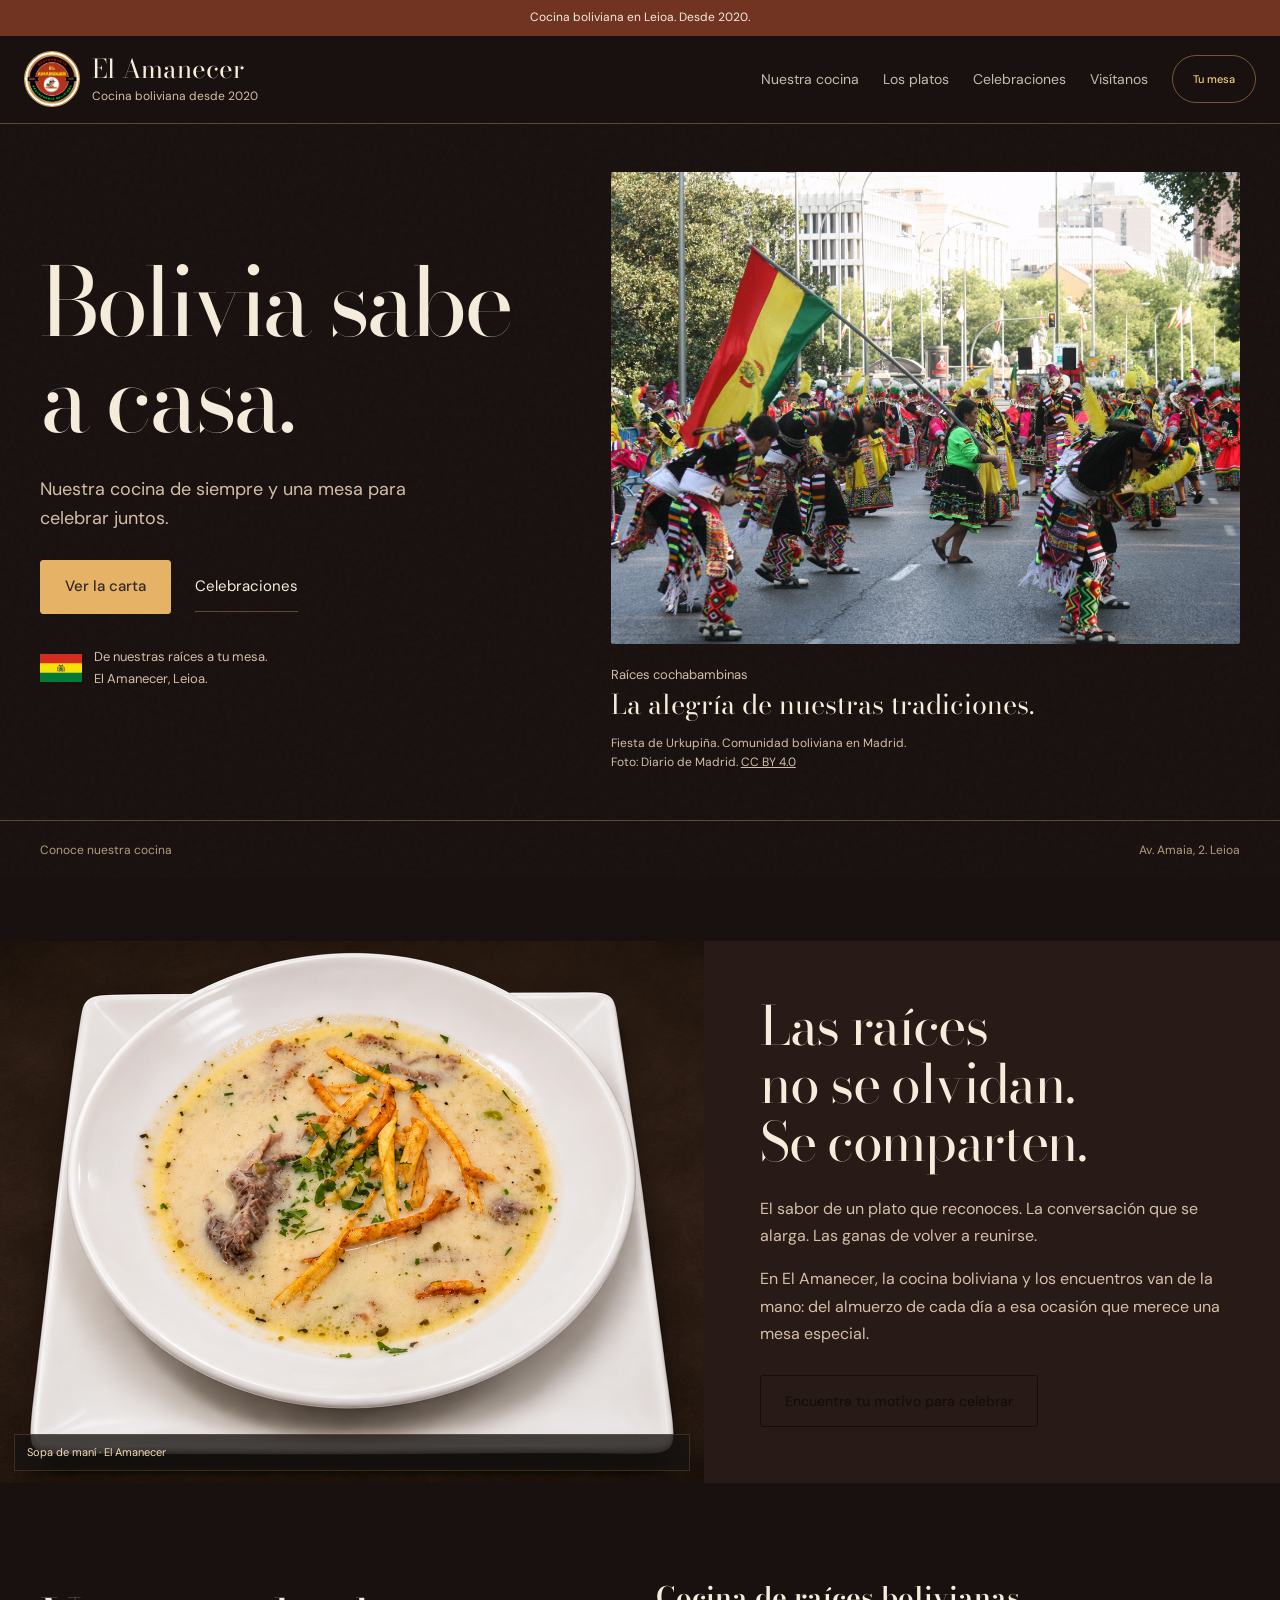
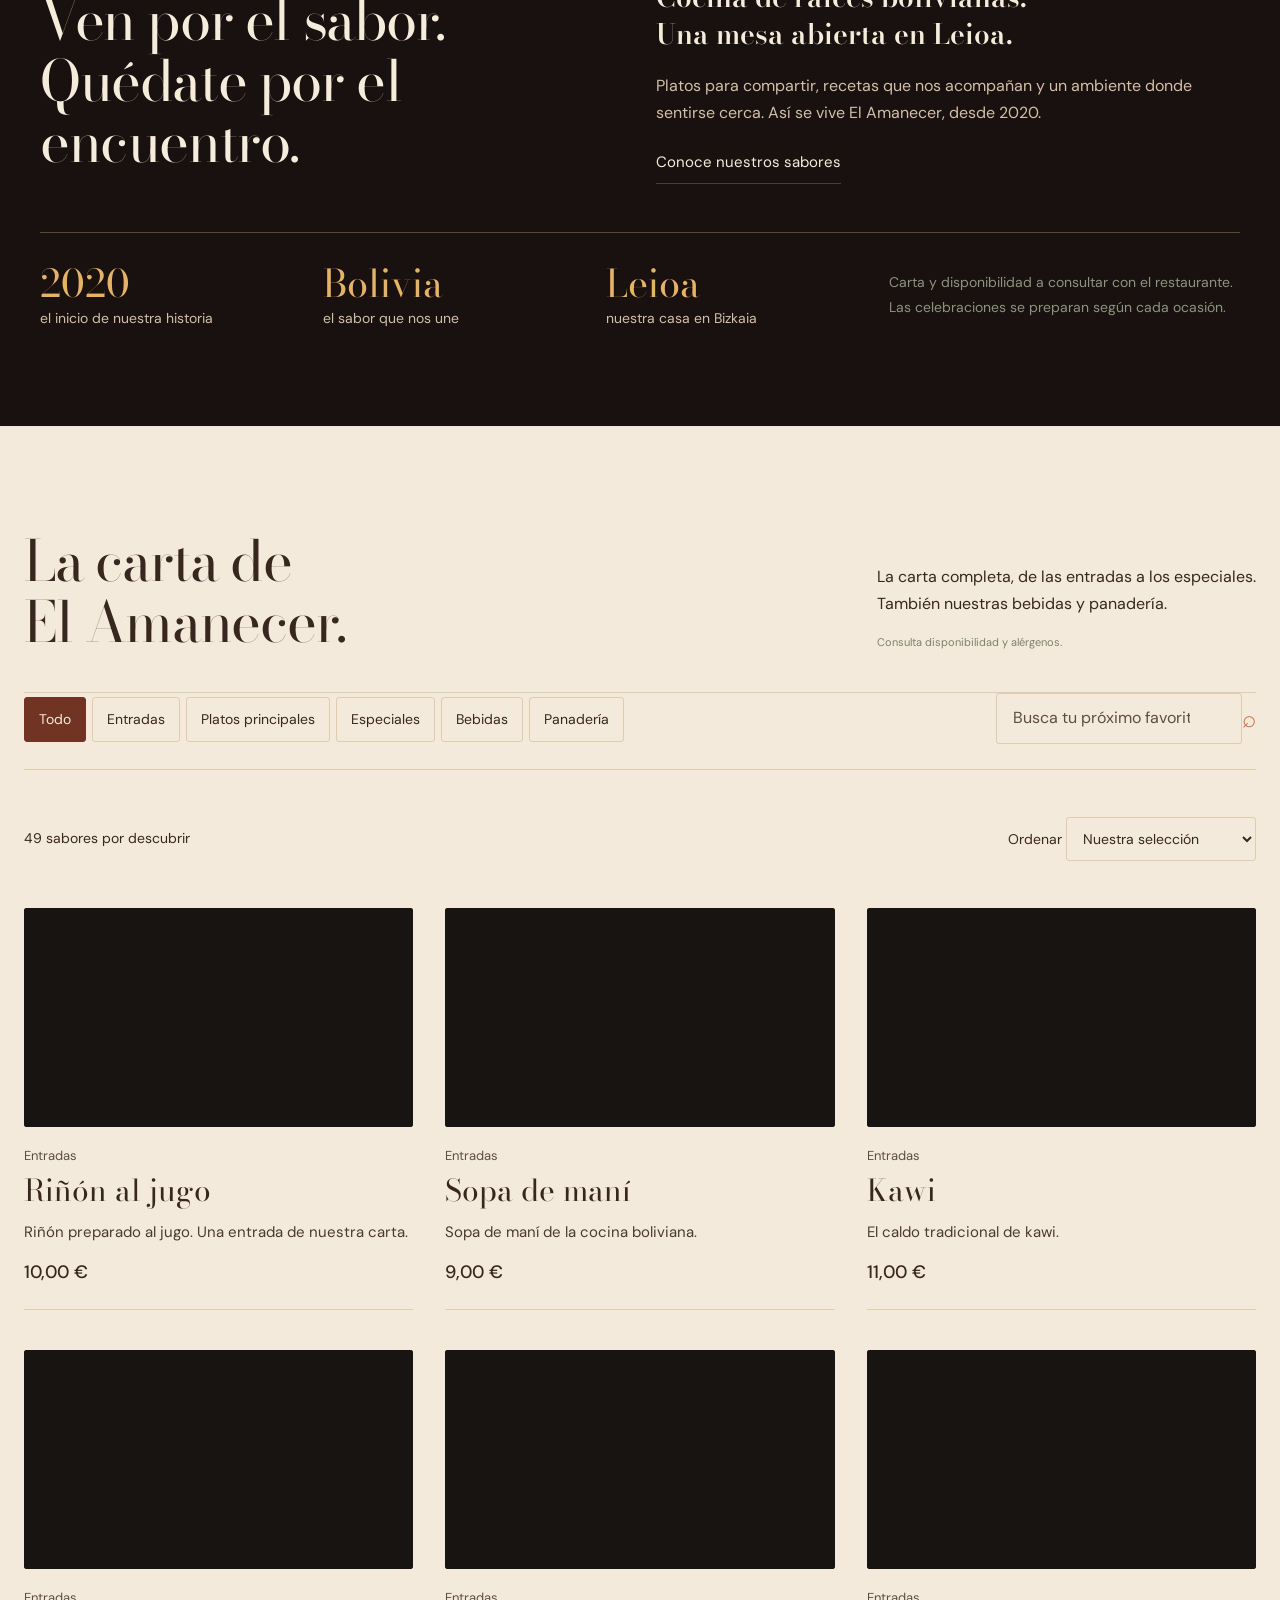
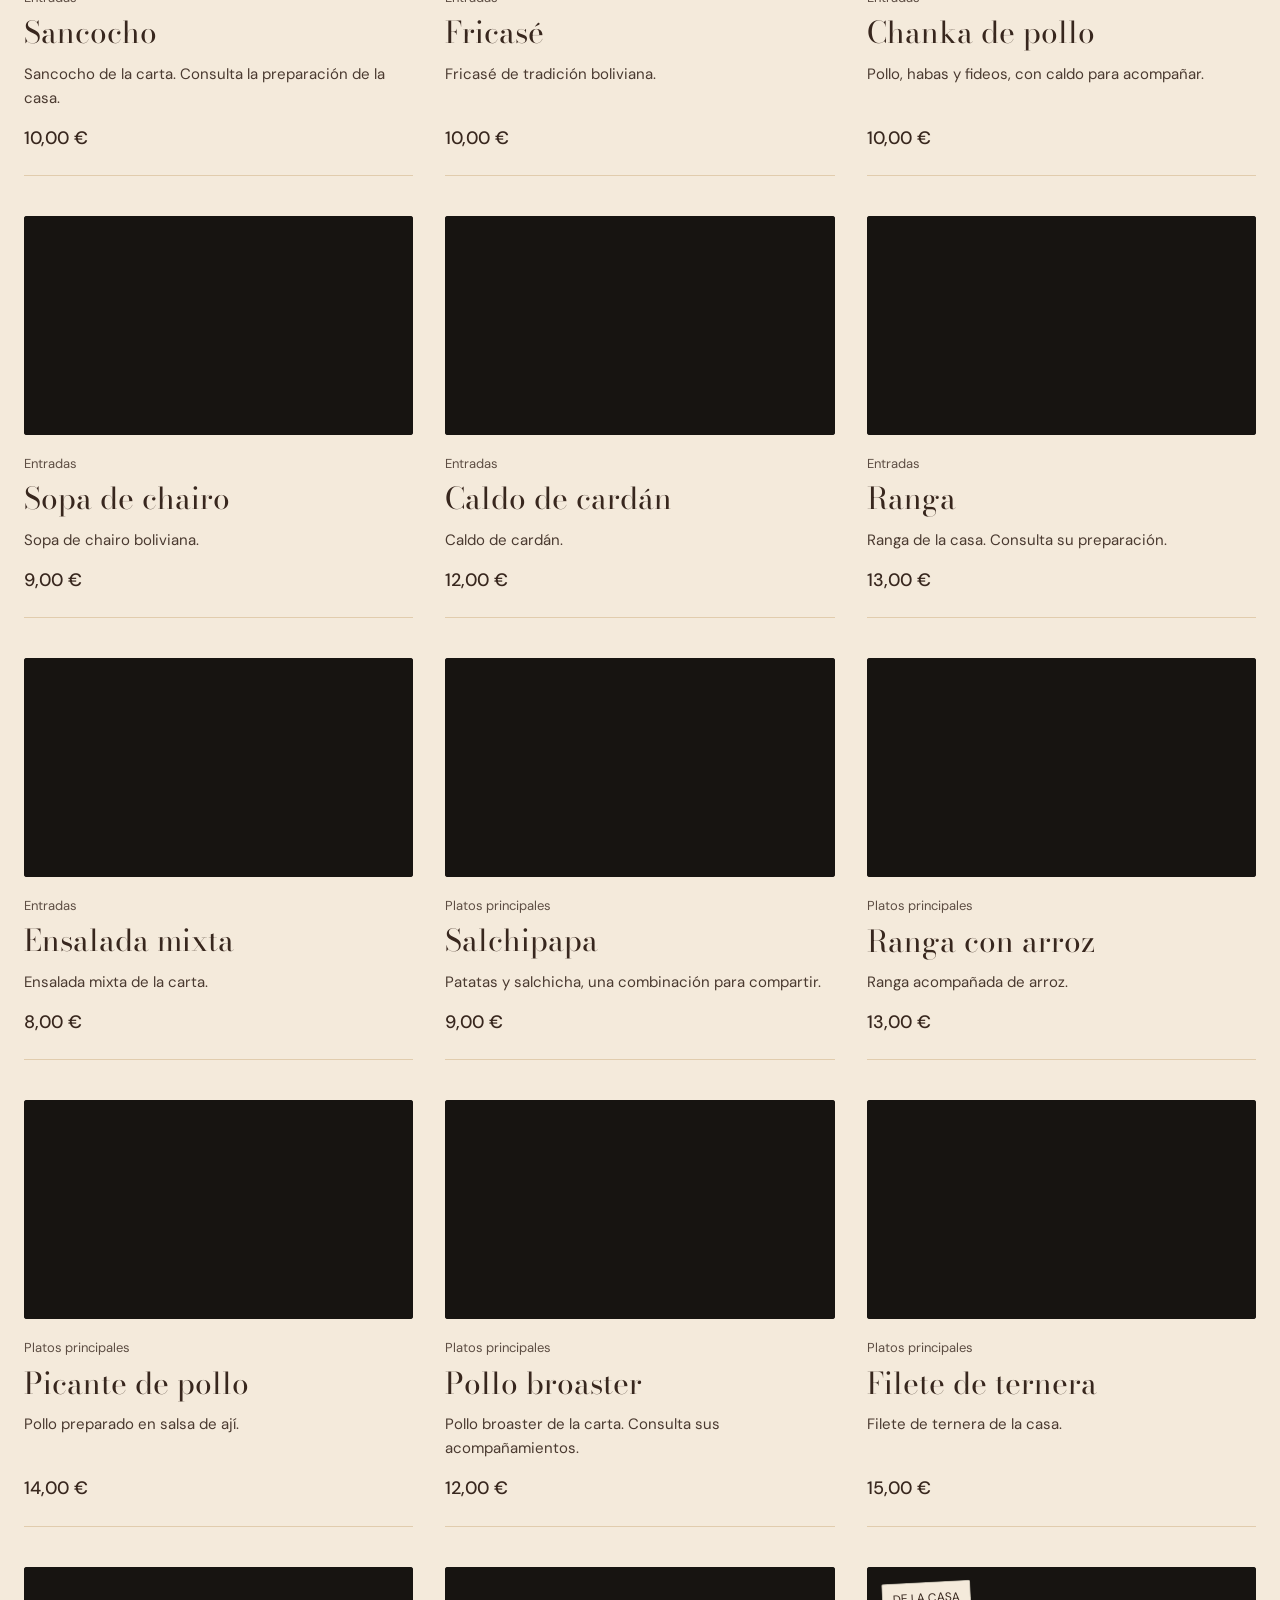
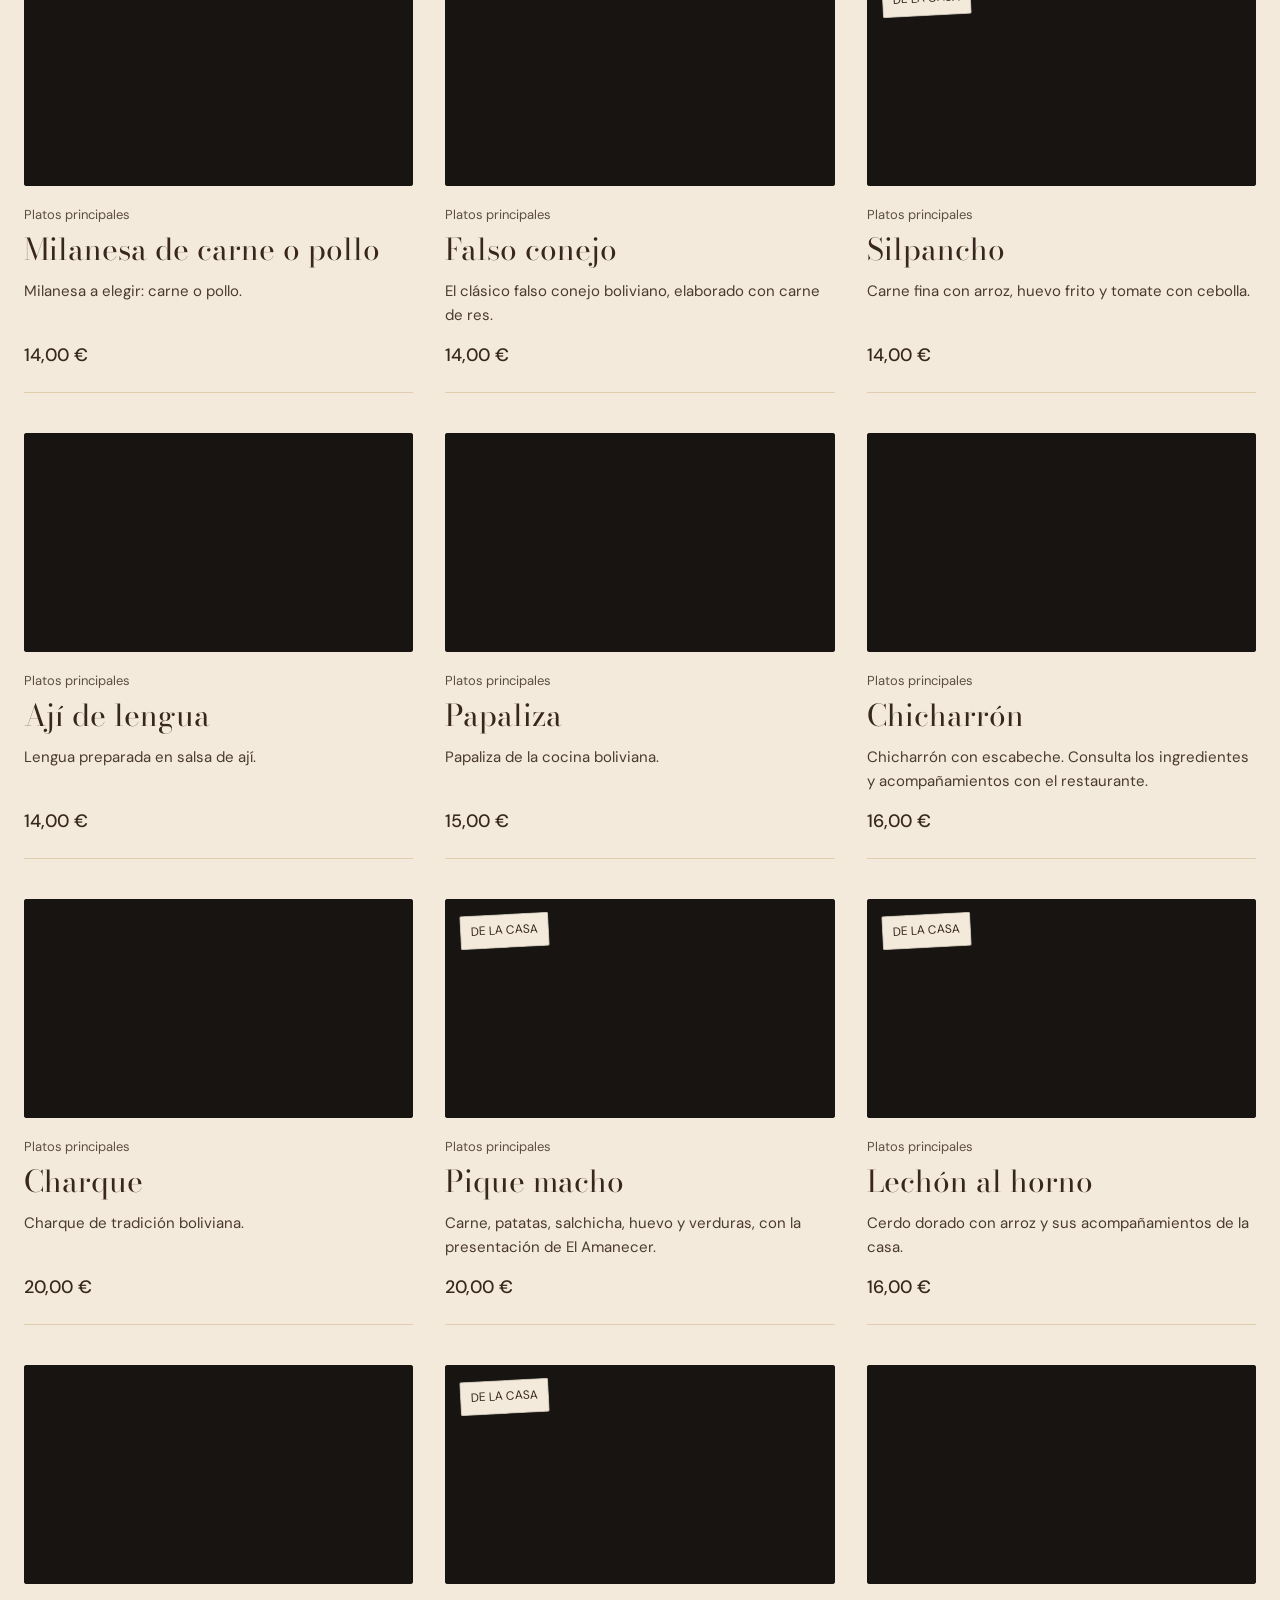
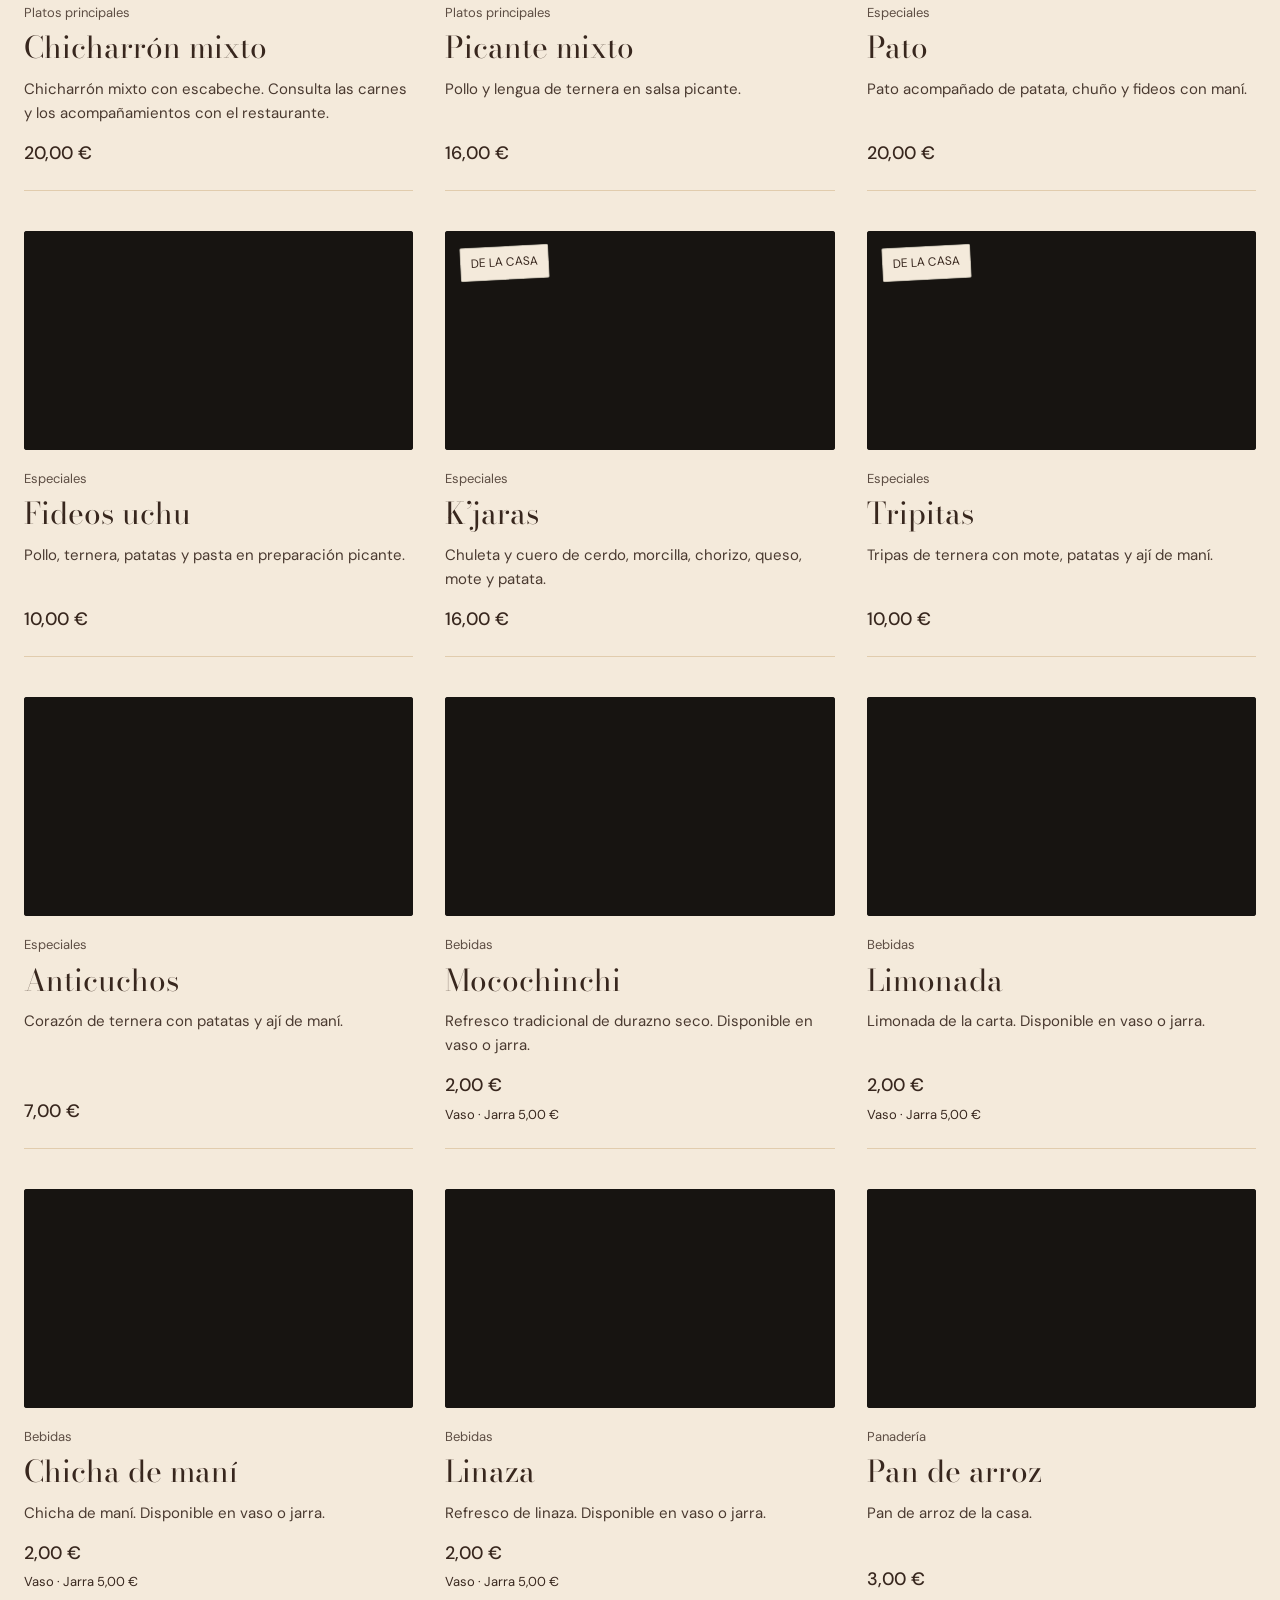
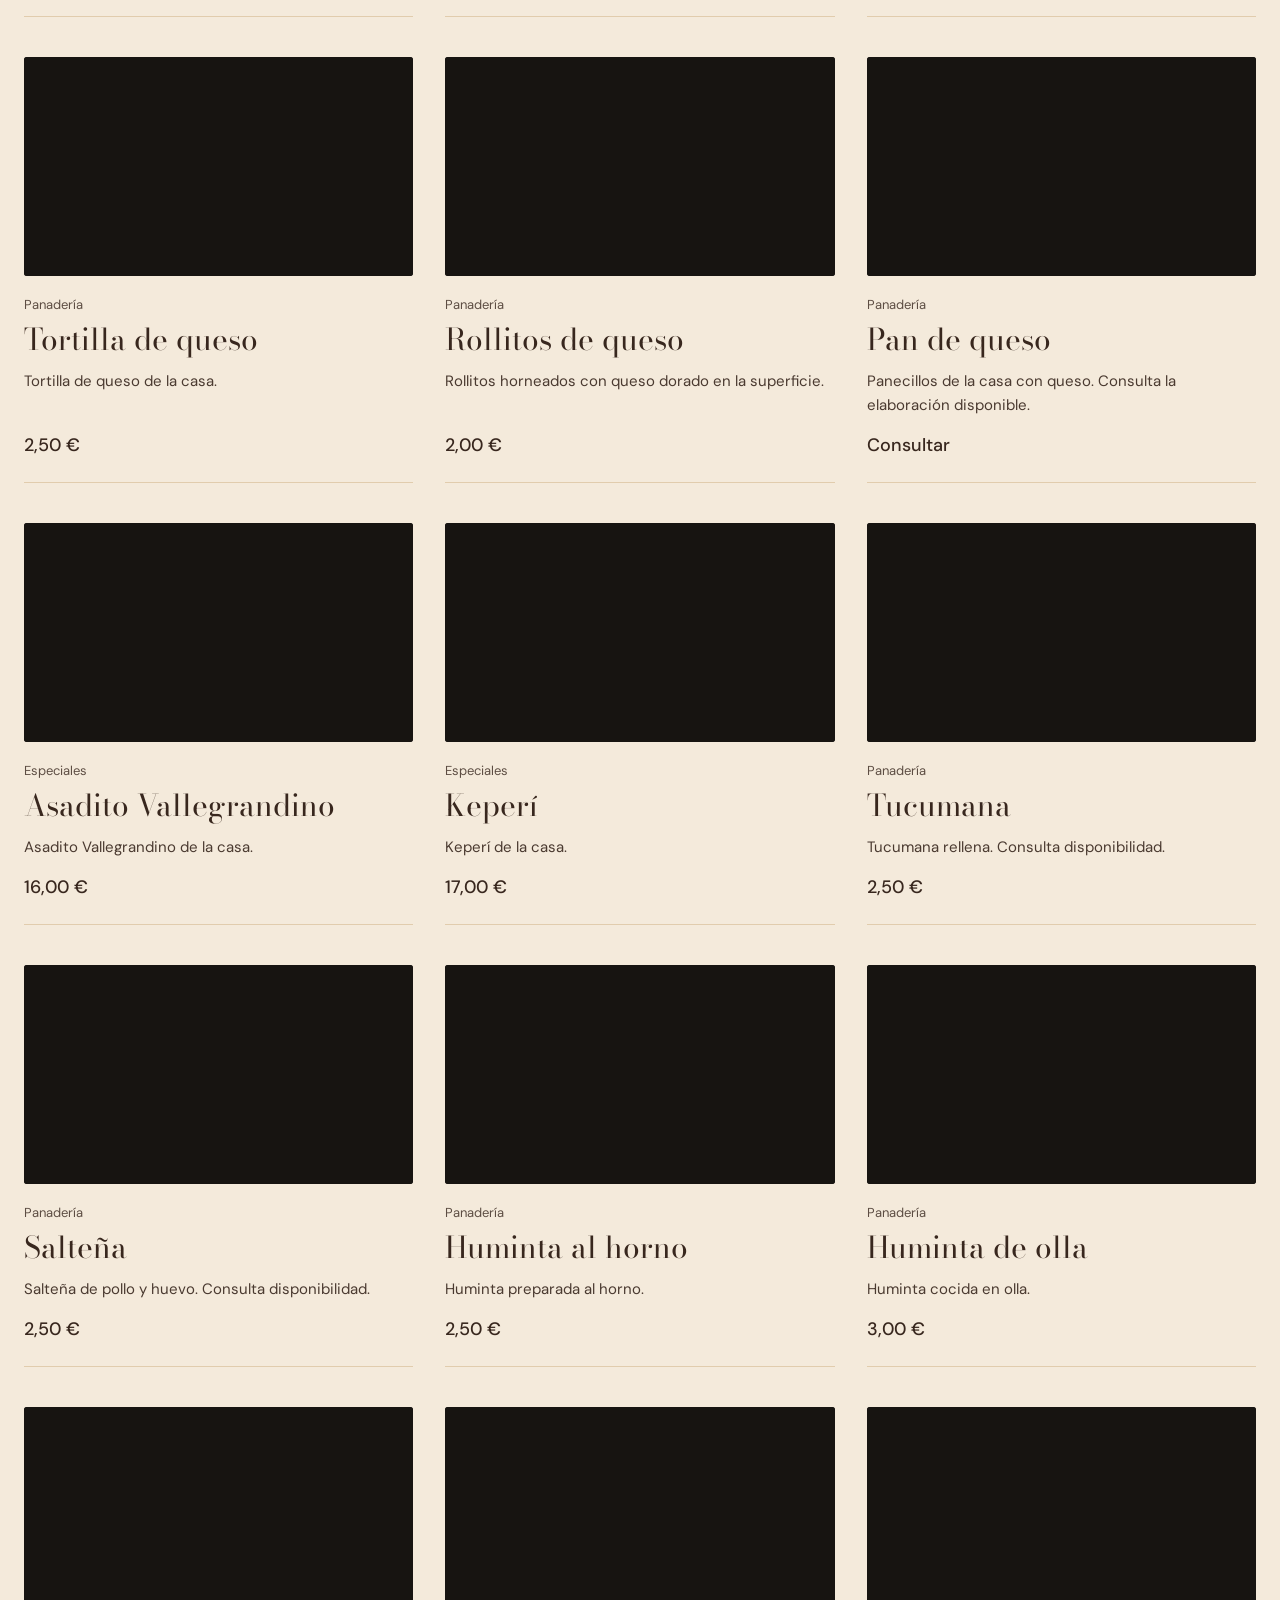
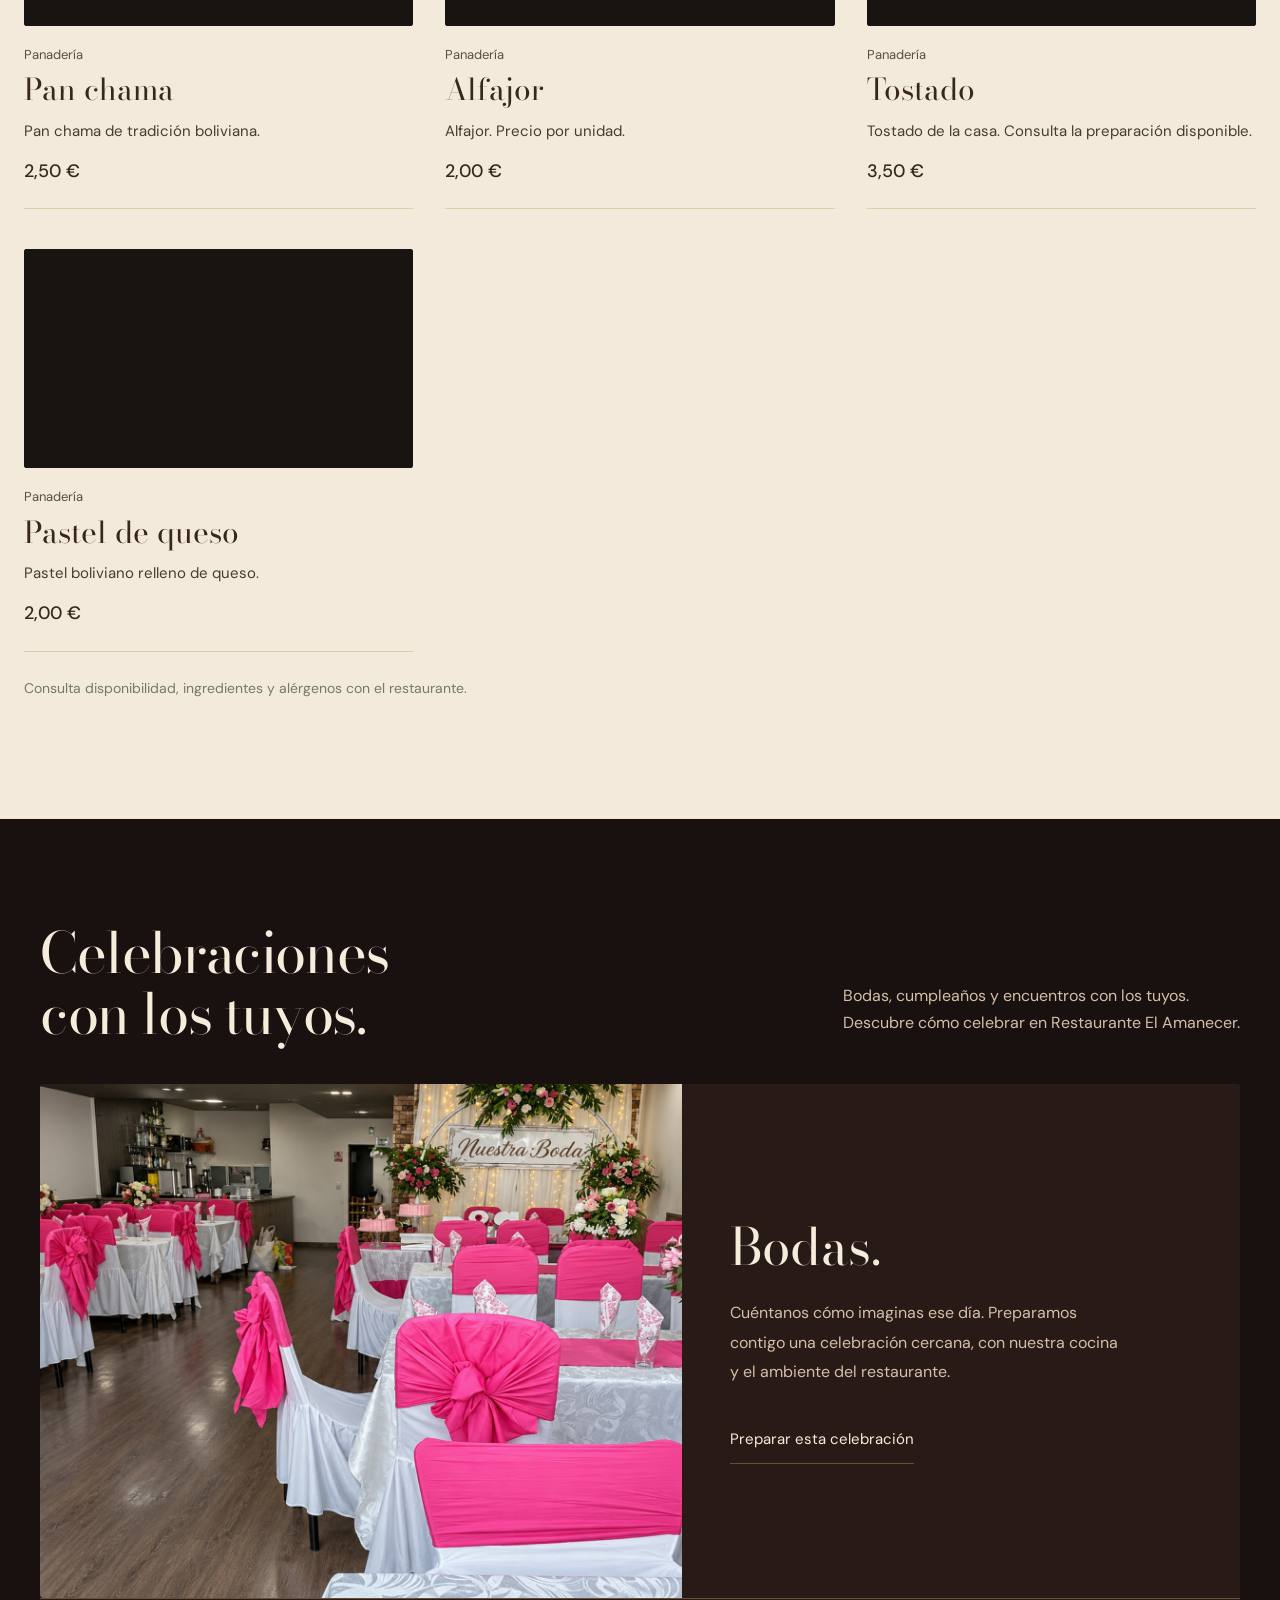
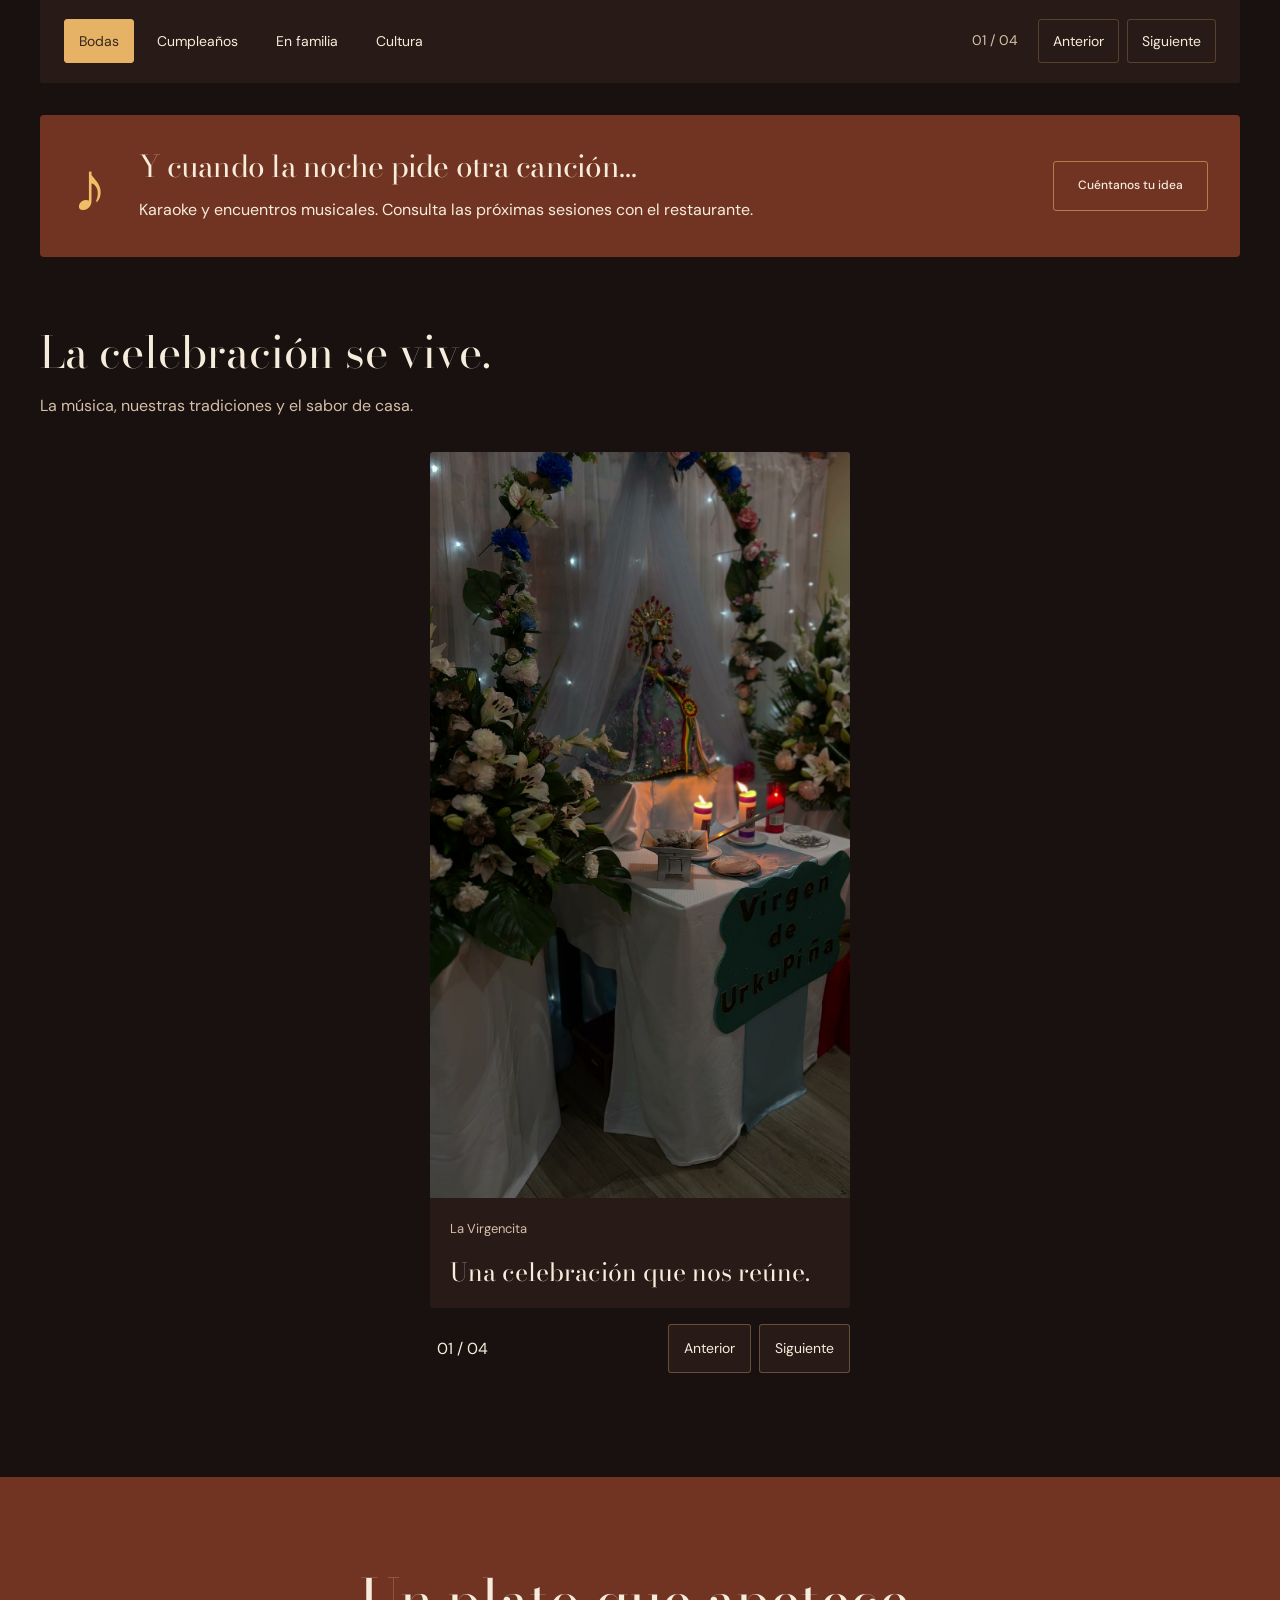
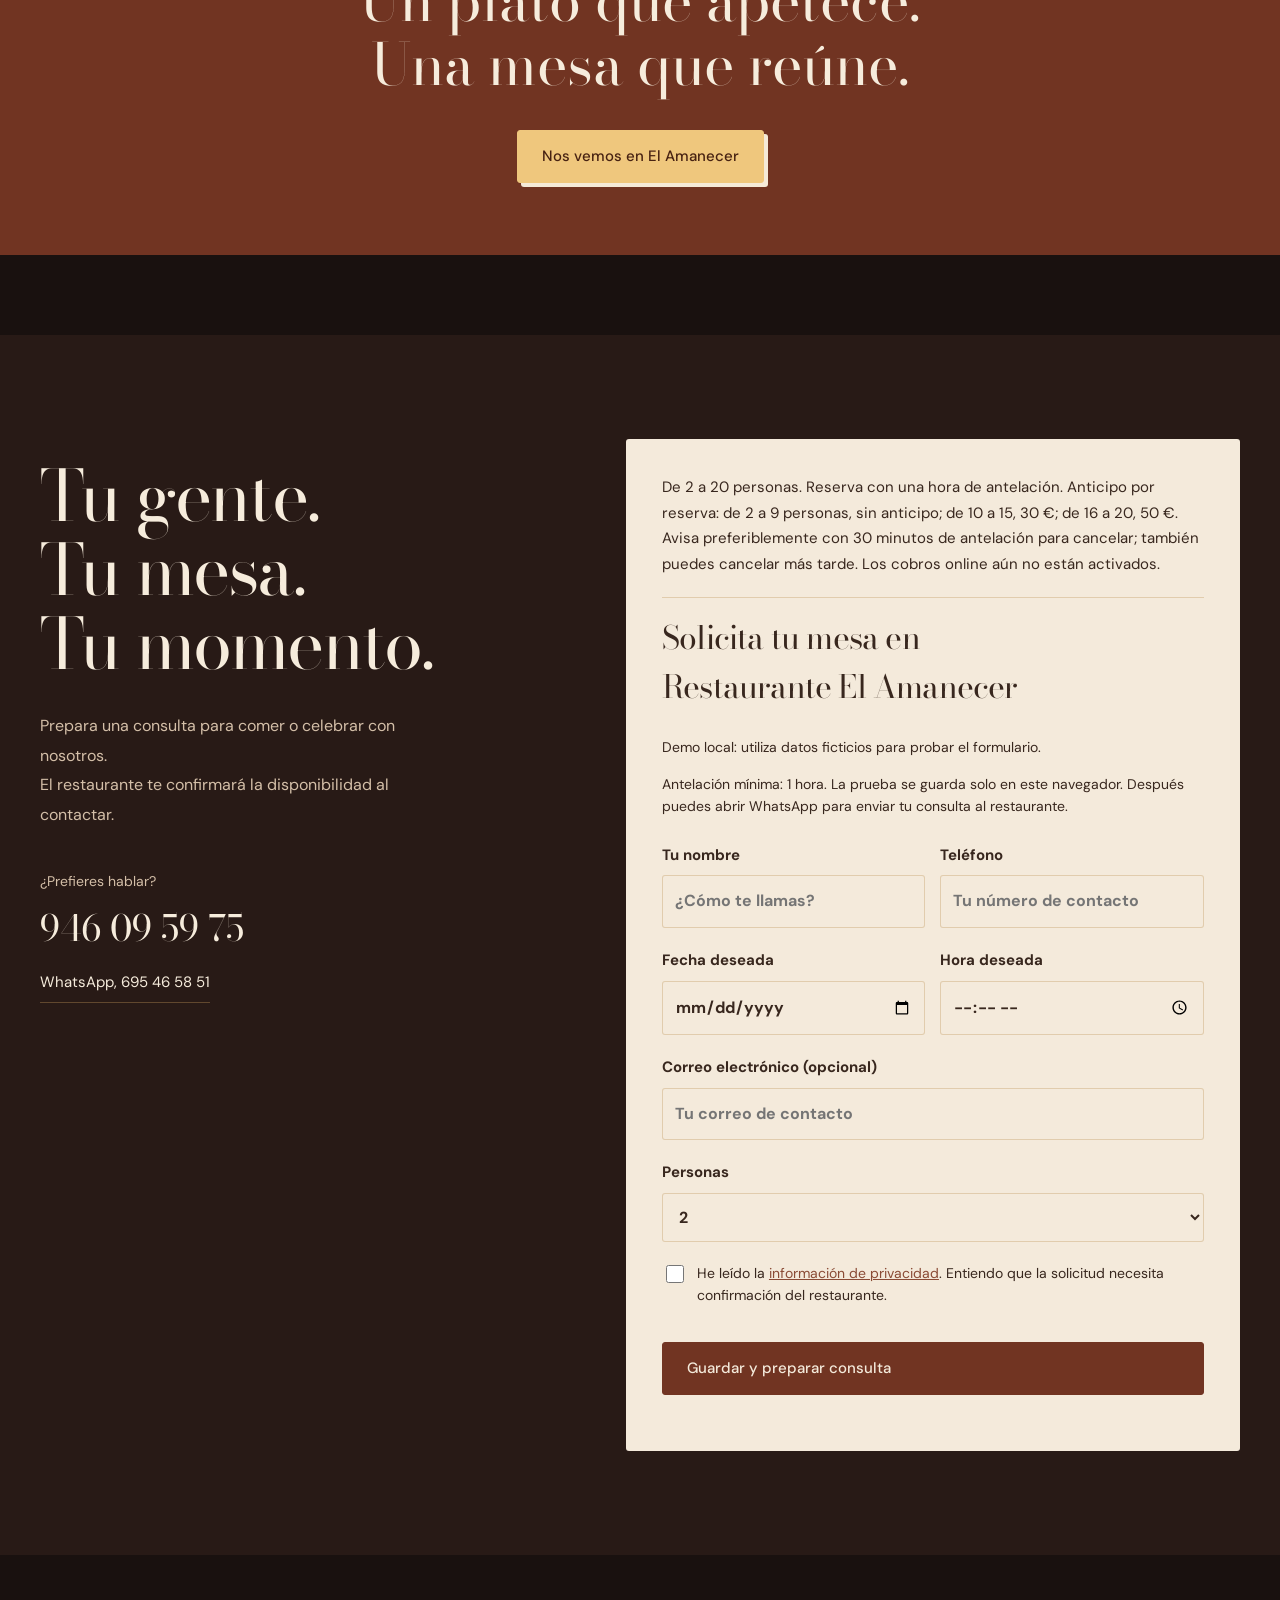
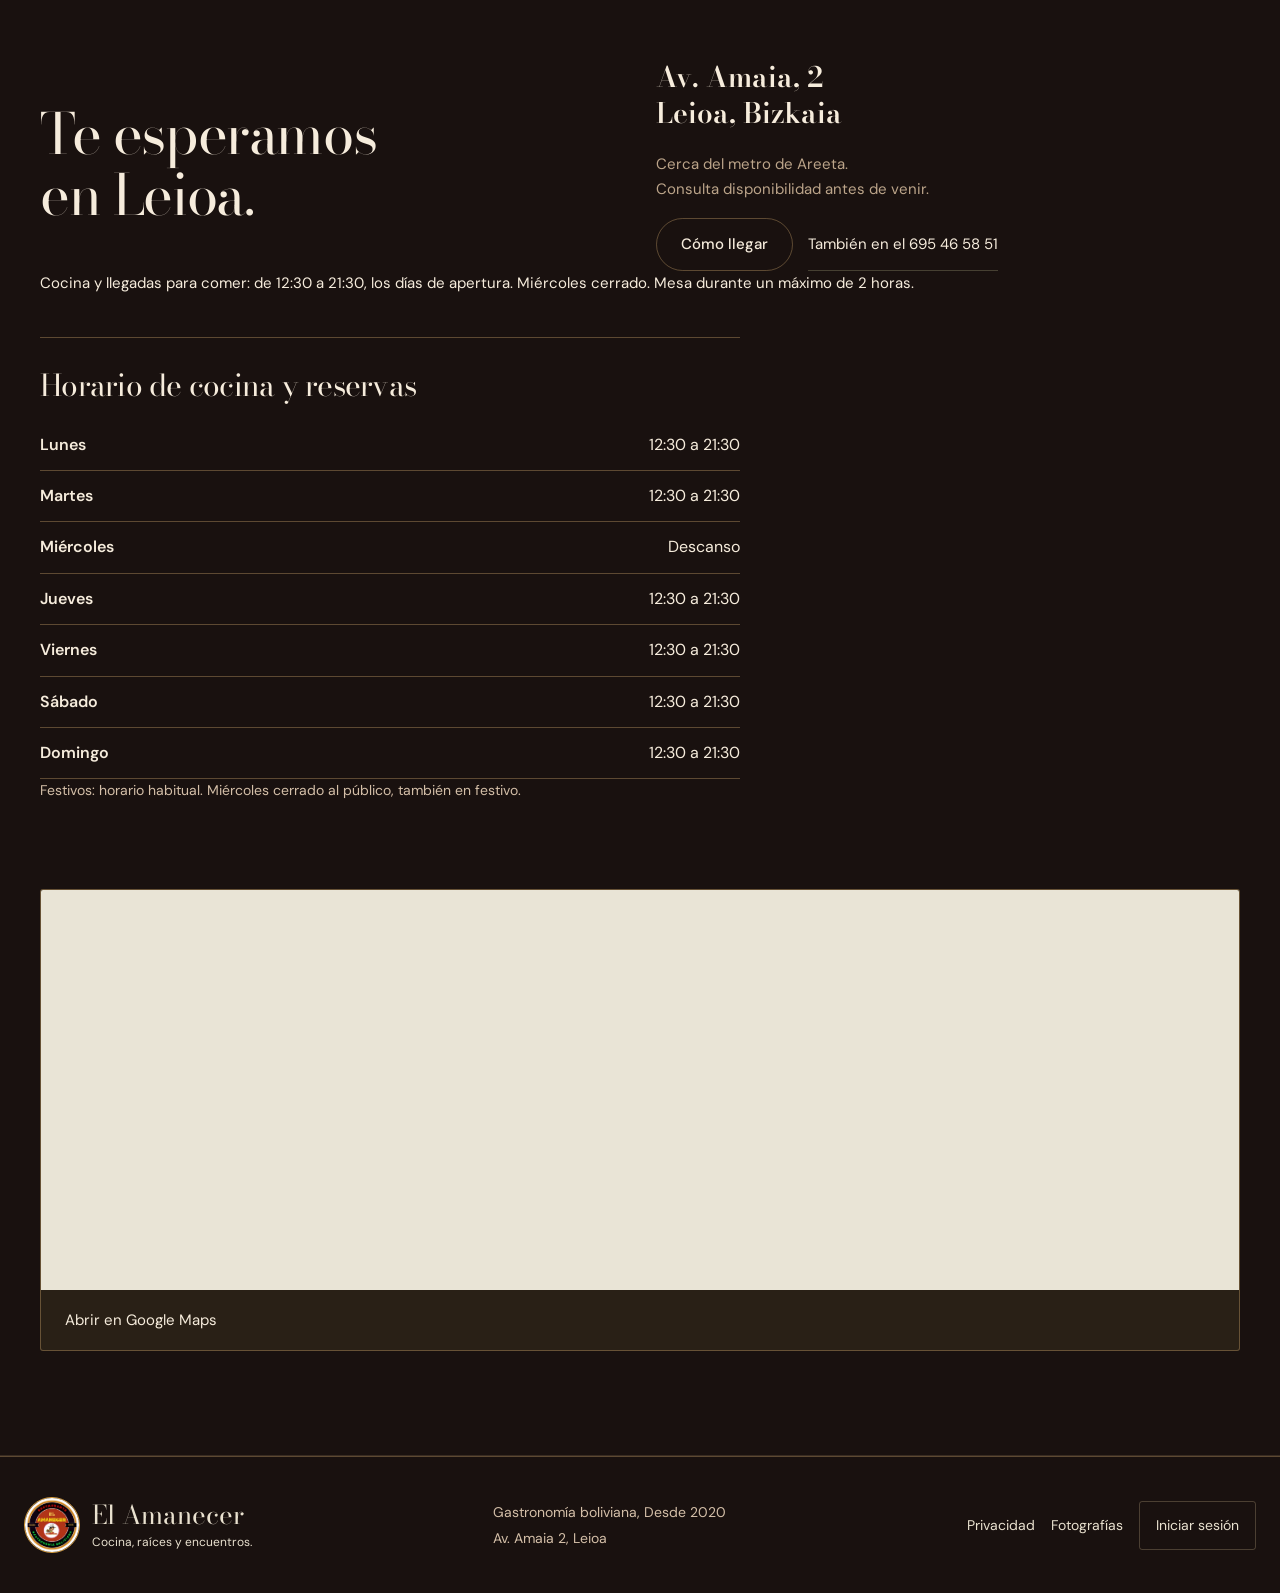
==== commit 5ce1d7fa: "Update complete menu, daily menu editor, contact and confirmed booking rules" ====
--- a/index.html
+++ b/index.html
@@ -4,27 +4,28 @@
   <meta charset="utf-8"><meta name="viewport" content="width=device-width,initial-scale=1">
   <title>Restaurante El Amanecer, Cocina boliviana y celebraciones en Leioa</title>
   <meta name="description" content="El Amanecer: cocina boliviana, sabores para compartir, karaoke y celebraciones en Av. Amaia 2, Leioa. Descubre nuestros platos y consulta tu evento.">
-  <meta name="theme-color" content="#130e0c"><meta property="og:title" content="El Amanecer, Cocina boliviana y celebraciones"><meta property="og:description" content="Nuestra cocina de siempre y mil motivos para celebrar juntos. Av. Amaia 2, Leioa."><meta property="og:image" content="https://vasquezfabricio49-cmyk.github.io/WEBS-de-prueba/el-amanecer/images/logo-amanecer.jpeg"><meta property="og:type" content="website">
+  <meta name="theme-color" content="#130e0c"><meta property="og:title" content="El Amanecer, Cocina boliviana y celebraciones"><meta property="og:description" content="Nuestra cocina de siempre y mil motivos para celebrar juntos. Av. Amaia 2, Leioa."><meta property="og:image" content="https://bar-reselamanecer.com/images/logo-amanecer.jpeg"><meta property="og:type" content="website">
   <link rel="preload" href="images/urkupina-real.webp" as="image">
   
-<link rel="stylesheet" href="hallmark.css?v=hallmark19b"></head>
+<link rel="stylesheet" href="hallmark.css?v=hallmark19b"><link rel="stylesheet" href="daily-menu.css?v=menu19"></head>
 <body>
 <a class="skip" href="#carta">Saltar a la carta</a>
 <div class="notice">Cocina boliviana en Leioa. Desde 2020.</div>
-<header><a class="brand" href="#inicio"><img class="brand-logo" src="images/logo-amanecer.jpeg" width="66" height="66" alt="Logotipo original de Restaurante El Amanecer"><span>El Amanecer<small>Cocina boliviana desde 2020</small></span></a><nav aria-label="Principal"><a href="#casa">Nuestra cocina</a><a href="#carta">Los platos</a><a href="#eventos">Celebraciones</a><a href="#visitanos">Visítanos</a><a class="outline" href="#reservas">Tu mesa </a></nav></header>
+<header><a class="brand" href="#inicio"><img class="brand-logo" src="images/logo-amanecer.jpeg" width="66" height="66" alt="Logotipo original de Restaurante El Amanecer"><span>El Amanecer<small>Cocina boliviana desde 2020</small></span></a><nav aria-label="Principal"><a href="#daily-menu" class="daily-nav" hidden>Menú del día</a><a href="#casa">Nuestra cocina</a><a href="#carta">Los platos</a><a href="#eventos">Celebraciones</a><a href="#visitanos">Visítanos</a><a class="outline" href="#reservas">Tu mesa </a></nav></header>
 <main>
 <section id="inicio" class="hero" aria-labelledby="hero-title"><div class="hero-grid"><div class="hero-copy"><h1 id="hero-title">Bolivia sabe<br>a casa.</h1><p>Nuestra cocina de siempre y una mesa para celebrar juntos.</p><div class="actions"><a class="button" href="#carta">Ver la carta </a><a class="text-link" href="#eventos">Celebraciones</a></div><div class="hero-signature"><img class="bolivia-flag" src="images/bolivia-state.svg" width="55" height="38" alt="Bandera de Bolivia con escudo"><span>De nuestras raíces a tu mesa.<br>El Amanecer, Leioa.</span></div></div><div class="hero-scene culture-scene" id="hero-scene"><figure class="culture-photo"><img src="images/urkupina-real.webp" width="2400" height="1600" alt="Danzas y bandera boliviana en la fiesta de la Virgen de Urkupiña en Madrid" fetchpriority="high"><figcaption><span>Raíces cochabambinas</span><strong>La alegría de nuestras tradiciones.</strong><small>Fiesta de Urkupiña. Comunidad boliviana en Madrid.<br>Foto: Diario de Madrid. <a href="creditos.html#urkupina">CC BY 4.0</a></small></figcaption></figure></div></div><div class="hero-bottom"><a href="#casa">Conoce nuestra cocina</a><span>Av. Amaia, 2. Leioa</span></div></section>
 <div class="marquee" aria-hidden="true"><div>COCINA BOLIVIANA / SABOR DE CASA / UNA MESA PARA TODOS / KARAOKE / CELEBRACIONES / EL AMANECER / COCINA BOLIVIANA / SABOR DE CASA / UNA MESA PARA TODOS / KARAOKE / CELEBRACIONES / EL AMANECER / </div></div>
 <section class="country-story" aria-labelledby="country-title"><div class="country-art" role="img" aria-label="Plato de cocina boliviana de El Amanecer"><span class="photo-caption">Nuestra cocina. Nuestras raíces.</span></div><div class="country-copy"><h2 id="country-title">Las raíces<br>no se olvidan.<br>Se comparten.</h2><p>El sabor de un plato que reconoces. La conversación que se alarga. Las ganas de volver a reunirse.</p><p>En El Amanecer, la cocina boliviana y los encuentros van de la mano: del almuerzo de cada día a esa ocasión que merece una mesa especial.</p><a class="outline" href="#eventos">Encuentra tu motivo para celebrar </a></div></section>
 <section id="casa" class="intro section"><div class="intro-grid"><h2>Ven por el sabor.<br>Quédate por el encuentro.</h2><div><p class="lead">Cocina de raíces bolivianas.<br>Una mesa abierta en Leioa.</p><p>Platos para compartir, recetas que nos acompañan y un ambiente donde sentirse cerca. Así se vive El Amanecer, desde 2020.</p><a class="text-link" href="#carta">Conoce nuestros sabores </a></div></div><div class="facts"><span><b>2020</b> el inicio de nuestra historia</span><span><b>Bolivia</b> el sabor que nos une</span><span><b>Leioa</b> nuestra casa en Bizkaia</span><span class="facts-note">Carta y disponibilidad a consultar con el restaurante. Las celebraciones se preparan según cada ocasión.</span></div></section>
 <section id="carta" class="section catalog"><div class="section-head"><div><h2>La carta de<br>El Amanecer.</h2></div><p>La carta completa, de las entradas a los especiales.<br>También nuestras bebidas y panadería.<br><small>Consulta disponibilidad y alérgenos.</small></p></div><div class="tools"><div id="filters" aria-label="Filtrar por categoría"></div><label class="search-label"><span class="sr-only">Buscar plato</span><input id="search" type="search" placeholder="Busca tu próximo favorito…"><span aria-hidden="true">⌕</span></label></div><div class="catalog-meta"><p id="count" aria-live="polite">Preparando la carta…</p><label>Ordenar <select id="sort"><option value="default">Nuestra selección</option><option value="name">Nombre</option><option value="price-asc">Precio: menor a mayor</option><option value="price-desc">Precio: mayor a menor</option></select></label></div><div id="products" class="grid"></div><div id="empty" hidden><h3>No encontramos ese sabor.</h3><p>Prueba otro nombre o cambia de categoría.</p><button id="reset" type="button" class="outline">Ver todos los platos</button></div><p class="fine">Consulta disponibilidad, ingredientes y alérgenos con el restaurante.</p></section>
-<section id="eventos" class="section events" aria-labelledby="events-title"><div class="section-head"><div><h2 id="events-title">Celebraciones<br>con los tuyos.</h2></div><p>Bodas, cumpleaños y encuentros con los tuyos.<br>Descubre cómo celebrar en Restaurante El Amanecer.</p></div><div class="services-showcase" role="region" aria-roledescription="carrusel" aria-label="Servicios para celebraciones"><div class="event-grid"><article class="event-card"><img src="media/eventos-boda.jpg" width="1200" height="900" loading="lazy" alt="Salón de El Amanecer preparado para una boda, con decoración rosa y blanca"><div><h3>Bodas.</h3><p>Cuéntanos cómo imaginas ese día. Preparamos contigo una celebración cercana, con nuestra cocina y el ambiente del restaurante.</p><a class="service-enquiry" href="https://wa.me/34667006212?text=Hola%2C%20quiero%20consultar%20una%20celebraci%C3%B3n%20en%20Restaurante%20El%20Amanecer" target="_blank" rel="noopener">Preparar esta celebración </a></div></article><article class="event-card"><img src="media/eventos-cumple.jpg" width="1200" height="900" loading="lazy" alt="El salón preparado para un cumpleaños con decoración azul y dorada"><div><h3>Cumpleaños y fiestas.</h3><p>Una mesa para tu gente y una ocasión para brindar. Consulta las opciones de comida y preparación del salón.</p><a class="service-enquiry" href="https://wa.me/34667006212?text=Hola%2C%20quiero%20consultar%20una%20celebraci%C3%B3n%20en%20Restaurante%20El%20Amanecer" target="_blank" rel="noopener">Preparar esta celebración </a></div></article><article class="event-card"><img src="media/eventos-celebracion.jpg" width="1200" height="900" loading="lazy" alt="Salón de El Amanecer decorado para un evento social"><div><h3>Comidas y encuentros familiares.</h3><p>Almuerzos, reuniones y encuentros que merecen tiempo. Reúne a los tuyos alrededor de los sabores de casa.</p><a class="service-enquiry" href="https://wa.me/34667006212?text=Hola%2C%20quiero%20consultar%20una%20celebraci%C3%B3n%20en%20Restaurante%20El%20Amanecer" target="_blank" rel="noopener">Preparar esta celebración </a></div></article><article class="event-card"><img src="media/virgencita-altar.jpg" width="1080" height="1920" loading="lazy" alt="Altar real de la Virgen en una celebración en El Amanecer"><div><h3>Celebraciones con raíces.</h3><p>Un lugar para reunirnos alrededor de nuestras tradiciones, compartir la mesa y celebrar lo que nos une.</p><a class="service-enquiry" href="https://wa.me/34667006212?text=Hola%2C%20quiero%20consultar%20una%20celebraci%C3%B3n%20en%20Restaurante%20El%20Amanecer" target="_blank" rel="noopener">Preparar esta celebración </a></div></article></div><div class="service-navigation"><div class="service-tabs" role="group" aria-label="Elegir tipo de celebración"><button type="button" data-service="0" aria-pressed="true">Bodas</button><button type="button" data-service="1" aria-pressed="false">Cumpleaños</button><button type="button" data-service="2" aria-pressed="false">En familia</button><button type="button" data-service="3" aria-pressed="false">Cultura</button></div><div class="service-arrows"><span class="service-position" aria-live="polite">01 / 04</span><button type="button" class="service-prev" aria-label="Servicio anterior"> <span>Anterior</span></button><button type="button" class="service-next" aria-label="Siguiente servicio"><span>Siguiente</span> </button></div></div></div><div class="karaoke-banner"><span aria-hidden="true">♪</span><div><h3>Y cuando la noche pide otra canción…</h3><p>Karaoke y encuentros musicales. Consulta las próximas sesiones con el restaurante.</p></div><a class="outline" href="https://wa.me/34667006212?text=Hola%2C%20quiero%20consultar%20un%20evento%20en%20El%20Amanecer" target="_blank" rel="noopener">Cuéntanos tu idea </a></div><div class="videos-heading"><h3>La celebración se vive.</h3><p>La música, nuestras tradiciones y el sabor de casa.</p></div><div class="media-rotation video-rotation" role="region" aria-label="Vídeos de El Amanecer"><div class="gallery-stage virgencita-gallery"><figure data-media-slot="event-altar"><video muted playsinline preload="metadata" disablepictureinpicture poster="media/virgencita-altar.jpg" aria-label="Una celebración que nos reúne."><source src="media/virgencita-altar-cinematic.mp4" type="video/mp4"></video><figcaption><span>La Virgencita</span><b>Una celebración que nos reúne.</b></figcaption></figure><figure data-media-slot="event-musica"><video muted playsinline preload="metadata" disablepictureinpicture poster="media/virgencita-musica.jpg" aria-label="Momentos para compartir."><source src="media/virgencita-musica-cinematic.mp4" type="video/mp4"></video><figcaption><span>La música</span><b>Momentos para compartir.</b></figcaption></figure><figure data-media-slot="event-detalle"><video muted playsinline preload="metadata" disablepictureinpicture poster="media/virgencita-detalle.jpg" aria-label="Nuestra casa, de celebración."><source src="media/virgencita-detalle-cinematic.mp4" type="video/mp4"></video><figcaption><span>El ambiente</span><b>Nuestra casa, de celebración.</b></figcaption></figure><figure data-media-slot="kitchen-asadito"><video muted playsinline preload="metadata" disablepictureinpicture poster="media/cocina-asadito-poster.jpg" aria-label="Al fuego, como en casa."><source src="media/cocina-asadito-cinematic.mp4" type="video/mp4"></video><figcaption><span>En nuestra cocina</span><b>Al fuego, como en casa.</b></figcaption></figure></div><div class="gallery-navigation"><span class="gallery-counter" aria-live="polite">01 / 04</span><div><button class="gallery-prev" type="button" aria-label="Vídeo anterior"> Anterior</button><button class="gallery-next" type="button" aria-label="Siguiente vídeo">Siguiente </button></div></div></div></section>
+<section id="daily-menu" class="section daily-menu" hidden aria-labelledby="daily-title"><div class="section-head"><div><h2 id="daily-title">Menú del día</h2><p id="daily-date"></p></div><div><p id="daily-description"></p><strong id="daily-price"></strong></div></div><div id="daily-products" class="daily-products"></div></section><section id="eventos" class="section events" aria-labelledby="events-title"><div class="section-head"><div><h2 id="events-title">Celebraciones<br>con los tuyos.</h2></div><p>Bodas, cumpleaños y encuentros con los tuyos.<br>Descubre cómo celebrar en Restaurante El Amanecer.</p></div><div class="services-showcase" role="region" aria-roledescription="carrusel" aria-label="Servicios para celebraciones"><div class="event-grid"><article class="event-card"><img src="media/eventos-boda.jpg" width="1200" height="900" loading="lazy" alt="Salón de El Amanecer preparado para una boda, con decoración rosa y blanca"><div><h3>Bodas.</h3><p>Cuéntanos cómo imaginas ese día. Preparamos contigo una celebración cercana, con nuestra cocina y el ambiente del restaurante.</p><a class="service-enquiry" href="https://wa.me/34695465851?text=Hola%2C%20quiero%20consultar%20una%20celebraci%C3%B3n%20en%20Restaurante%20El%20Amanecer" target="_blank" rel="noopener">Preparar esta celebración </a></div></article><article class="event-card"><img src="media/eventos-cumple.jpg" width="1200" height="900" loading="lazy" alt="El salón preparado para un cumpleaños con decoración azul y dorada"><div><h3>Cumpleaños y fiestas.</h3><p>Una mesa para tu gente y una ocasión para brindar. Consulta las opciones de comida y preparación del salón.</p><a class="service-enquiry" href="https://wa.me/34695465851?text=Hola%2C%20quiero%20consultar%20una%20celebraci%C3%B3n%20en%20Restaurante%20El%20Amanecer" target="_blank" rel="noopener">Preparar esta celebración </a></div></article><article class="event-card"><img src="media/eventos-celebracion.jpg" width="1200" height="900" loading="lazy" alt="Salón de El Amanecer decorado para un evento social"><div><h3>Comidas y encuentros familiares.</h3><p>Almuerzos, reuniones y encuentros que merecen tiempo. Reúne a los tuyos alrededor de los sabores de casa.</p><a class="service-enquiry" href="https://wa.me/34695465851?text=Hola%2C%20quiero%20consultar%20una%20celebraci%C3%B3n%20en%20Restaurante%20El%20Amanecer" target="_blank" rel="noopener">Preparar esta celebración </a></div></article><article class="event-card"><img src="media/virgencita-altar.jpg" width="1080" height="1920" loading="lazy" alt="Altar real de la Virgen en una celebración en El Amanecer"><div><h3>Celebraciones con raíces.</h3><p>Un lugar para reunirnos alrededor de nuestras tradiciones, compartir la mesa y celebrar lo que nos une.</p><a class="service-enquiry" href="https://wa.me/34695465851?text=Hola%2C%20quiero%20consultar%20una%20celebraci%C3%B3n%20en%20Restaurante%20El%20Amanecer" target="_blank" rel="noopener">Preparar esta celebración </a></div></article></div><div class="service-navigation"><div class="service-tabs" role="group" aria-label="Elegir tipo de celebración"><button type="button" data-service="0" aria-pressed="true">Bodas</button><button type="button" data-service="1" aria-pressed="false">Cumpleaños</button><button type="button" data-service="2" aria-pressed="false">En familia</button><button type="button" data-service="3" aria-pressed="false">Cultura</button></div><div class="service-arrows"><span class="service-position" aria-live="polite">01 / 04</span><button type="button" class="service-prev" aria-label="Servicio anterior"> <span>Anterior</span></button><button type="button" class="service-next" aria-label="Siguiente servicio"><span>Siguiente</span> </button></div></div></div><div class="karaoke-banner"><span aria-hidden="true">♪</span><div><h3>Y cuando la noche pide otra canción…</h3><p>Karaoke y encuentros musicales. Consulta las próximas sesiones con el restaurante.</p></div><a class="outline" href="https://wa.me/34695465851?text=Hola%2C%20quiero%20consultar%20un%20evento%20en%20El%20Amanecer" target="_blank" rel="noopener">Cuéntanos tu idea </a></div><div class="videos-heading"><h3>La celebración se vive.</h3><p>La música, nuestras tradiciones y el sabor de casa.</p></div><div class="media-rotation video-rotation" role="region" aria-label="Vídeos de El Amanecer"><div class="gallery-stage virgencita-gallery"><figure data-media-slot="event-altar"><video muted playsinline preload="metadata" disablepictureinpicture poster="media/virgencita-altar.jpg" aria-label="Una celebración que nos reúne."><source src="media/virgencita-altar-cinematic.mp4" type="video/mp4"></video><figcaption><span>La Virgencita</span><b>Una celebración que nos reúne.</b></figcaption></figure><figure data-media-slot="event-musica"><video muted playsinline preload="metadata" disablepictureinpicture poster="media/virgencita-musica.jpg" aria-label="Momentos para compartir."><source src="media/virgencita-musica-cinematic.mp4" type="video/mp4"></video><figcaption><span>La música</span><b>Momentos para compartir.</b></figcaption></figure><figure data-media-slot="event-detalle"><video muted playsinline preload="metadata" disablepictureinpicture poster="media/virgencita-detalle.jpg" aria-label="Nuestra casa, de celebración."><source src="media/virgencita-detalle-cinematic.mp4" type="video/mp4"></video><figcaption><span>El ambiente</span><b>Nuestra casa, de celebración.</b></figcaption></figure><figure data-media-slot="kitchen-asadito"><video muted playsinline preload="metadata" disablepictureinpicture poster="media/cocina-asadito-poster.jpg" aria-label="Al fuego, como en casa."><source src="media/cocina-asadito-cinematic.mp4" type="video/mp4"></video><figcaption><span>En nuestra cocina</span><b>Al fuego, como en casa.</b></figcaption></figure></div><div class="gallery-navigation"><span class="gallery-counter" aria-live="polite">01 / 04</span><div><button class="gallery-prev" type="button" aria-label="Vídeo anterior"> Anterior</button><button class="gallery-next" type="button" aria-label="Siguiente vídeo">Siguiente </button></div></div></div></section>
 <section class="quote-band"><h2>Un plato que apetece.<br>Una mesa que reúne.</h2><a href="#reservas" class="button">Nos vemos en El Amanecer </a></section>
-<section id="reservas" class="section booking"><div><h2>Tu gente.<br>Tu mesa.<br>Tu momento.</h2><p>Prepara una consulta para comer o celebrar con nosotros.<br>El restaurante te confirmará la disponibilidad al contactar.</p><div class="booking-contact"><span>¿Prefieres hablar?</span><a href="tel:+34946095975">946 09 59 75 </a><a class="booking-whatsapp" href="https://wa.me/34667006212" target="_blank" rel="noopener">WhatsApp, 667 00 62 12 </a></div></div><form id="booking"><h3>Solicita tu mesa en Restaurante El Amanecer</h3><p class="fine">Demo local: utiliza datos ficticios para probar el formulario.</p><p id="booking-mode">Antelación mínima: 2 horas. La prueba se guarda solo en este navegador. Después puedes abrir WhatsApp para enviar tu consulta al restaurante.</p><div class="pair"><label>Tu nombre<input name="name" required maxlength="80" autocomplete="given-name" placeholder="¿Cómo te llamas?"></label><label>Teléfono<input name="phone" required maxlength="24" type="tel" autocomplete="tel" pattern="[+0-9 ()-]{7,24}" placeholder="Tu número de contacto"></label></div><div class="pair"><label>Fecha deseada<input type="date" name="date" required></label><label>Hora deseada<input type="time" name="time" required></label></div><label>Correo electrónico (opcional)<input name="email" type="email" maxlength="254" autocomplete="email" placeholder="Para una futura confirmación por correo"></label><label>Personas<select name="people"><option>2</option><option>1</option><option>3</option><option>4</option><option>5</option><option>6</option><option>7</option><option>8</option></select></label><label class="consent"><input name="consent" type="checkbox" required><span>He leído la <a href="privacidad.html">información de privacidad</a>. Entiendo que la solicitud necesita confirmación del restaurante.</span></label><button class="button" type="submit">Guardar y preparar consulta </button><p id="result" role="status"></p></form></section>
-<section id="visitanos" class="section visit"><div class="intro-grid"><h2>Te esperamos<br>en Leioa.</h2><div><p class="lead">Av. Amaia, 2<br>Leioa, Bizkaia</p><p>Cerca del metro de Areeta.<br>Consulta disponibilidad antes de venir.</p><div class="contact-links"><a class="outline" href="https://www.google.com/maps/search/?api=1&query=Restaurante+El+Amanecer+Av+Amaia+2+Leioa" target="_blank" rel="noopener">Cómo llegar </a><a class="text-link" href="tel:+34695465851">También en el 695 46 58 51 </a></div></div></div><div class="opening-hours" aria-labelledby="hours-title"><h3 id="hours-title">Nuestro horario</h3><dl><div><dt>Lunes</dt><dd>10:00 a 22:00</dd></div><div><dt>Martes</dt><dd>10:00 a 18:00</dd></div><div><dt>Miércoles</dt><dd>Descanso</dd></div><div><dt>Jueves</dt><dd>10:00 a 22:00</dd></div><div><dt>Viernes</dt><dd>09:00 a 02:30, madrugada del día siguiente</dd></div><div><dt>Sábado</dt><dd>09:00 a 02:30, madrugada del día siguiente</dd></div><div><dt>Domingo</dt><dd>09:00 a 22:00</dd></div></dl><p>Festivos: horario habitual. Miércoles cerrado al público, también en festivo.</p></div><div class="location-map"><iframe title="Google Maps: Restaurante El Amanecer, Avenida Amaia 2, Leioa" src="https://maps.google.com/maps?q=Restaurante%20El%20Amanecer%20Av%20Amaia%202%20Leioa&output=embed" loading="lazy" referrerpolicy="no-referrer-when-downgrade" allowfullscreen></iframe><a href="https://www.google.com/maps/search/?api=1&query=Restaurante+El+Amanecer+Av+Amaia+2+Leioa" target="_blank" rel="noopener">Abrir en Google Maps </a></div></section>
+<section id="reservas" class="section booking"><div><h2>Tu gente.<br>Tu mesa.<br>Tu momento.</h2><p>Prepara una consulta para comer o celebrar con nosotros.<br>El restaurante te confirmará la disponibilidad al contactar.</p><div class="booking-contact"><span>¿Prefieres hablar?</span><a href="tel:+34946095975">946 09 59 75 </a><a class="booking-whatsapp" href="https://wa.me/34695465851" target="_blank" rel="noopener">WhatsApp, 695 46 58 51 </a></div></div><form id="booking"><p class="booking-policy-summary">De 2 a 20 personas. Reserva con una hora de antelación. Anticipo por reserva: de 2 a 9 personas, sin anticipo; de 10 a 15, 30 €; de 16 a 20, 50 €. Avisa preferiblemente con 30 minutos de antelación para cancelar; también puedes cancelar más tarde. Los cobros online aún no están activados.</p><h3>Solicita tu mesa en Restaurante El Amanecer</h3><p class="fine">Demo local: utiliza datos ficticios para probar el formulario.</p><p id="booking-mode">Antelación mínima: 1 hora. La prueba se guarda solo en este navegador. Después puedes abrir WhatsApp para enviar tu consulta al restaurante.</p><div class="pair"><label>Tu nombre<input name="name" required maxlength="80" autocomplete="given-name" placeholder="¿Cómo te llamas?"></label><label>Teléfono<input name="phone" required maxlength="24" type="tel" autocomplete="tel" pattern="[+0-9 ()-]{7,24}" placeholder="Tu número de contacto"></label></div><div class="pair"><label>Fecha deseada<input type="date" name="date" required></label><label>Hora deseada<input type="time" name="time" required></label></div><label>Correo electrónico (opcional)<input name="email" type="email" maxlength="254" autocomplete="email" placeholder="Tu correo de contacto"></label><label>Personas<select name="people"><option>2</option><option>3</option><option>4</option><option>5</option><option>6</option><option>7</option><option>8</option><option>9</option><option>10</option><option>11</option><option>12</option><option>13</option><option>14</option><option>15</option><option>16</option><option>17</option><option>18</option><option>19</option><option>20</option></select></label><label class="consent"><input name="consent" type="checkbox" required><span>He leído la <a href="privacidad.html">información de privacidad</a>. Entiendo que la solicitud necesita confirmación del restaurante.</span></label><button class="button" type="submit">Guardar y preparar consulta </button><p id="result" role="status"></p></form></section>
+<section id="visitanos" class="section visit"><div class="intro-grid"><h2>Te esperamos<br>en Leioa.</h2><div><p class="lead">Av. Amaia, 2<br>Leioa, Bizkaia</p><p>Cerca del metro de Areeta.<br>Consulta disponibilidad antes de venir.</p><div class="contact-links"><a class="outline" href="https://www.google.com/maps/search/?api=1&query=Restaurante+El+Amanecer+Av+Amaia+2+Leioa" target="_blank" rel="noopener">Cómo llegar </a><a class="text-link" href="tel:+34695465851">También en el 695 46 58 51 </a></div></div></div><p class="kitchen-hours">Cocina y llegadas para comer: de 12:30 a 21:30, los días de apertura. Miércoles cerrado. Mesa durante un máximo de 2 horas.</p><div class="opening-hours" aria-labelledby="hours-title"><h3 id="hours-title">Horario de cocina y reservas</h3><dl><div><dt>Lunes</dt><dd>12:30 a 21:30</dd></div><div><dt>Martes</dt><dd>12:30 a 21:30</dd></div><div><dt>Miércoles</dt><dd>Descanso</dd></div><div><dt>Jueves</dt><dd>12:30 a 21:30</dd></div><div><dt>Viernes</dt><dd>12:30 a 21:30</dd></div><div><dt>Sábado</dt><dd>12:30 a 21:30</dd></div><div><dt>Domingo</dt><dd>12:30 a 21:30</dd></div></dl><p>Festivos: horario habitual. Miércoles cerrado al público, también en festivo.</p></div><div class="location-map"><iframe title="Google Maps: Restaurante El Amanecer, Avenida Amaia 2, Leioa" src="https://maps.google.com/maps?q=Restaurante%20El%20Amanecer%20Av%20Amaia%202%20Leioa&output=embed" loading="lazy" referrerpolicy="no-referrer-when-downgrade" allowfullscreen></iframe><a href="https://www.google.com/maps/search/?api=1&query=Restaurante+El+Amanecer+Av+Amaia+2+Leioa" target="_blank" rel="noopener">Abrir en Google Maps </a></div></section>
 <noscript><p class="noscript-note">Para consultar la carta interactiva, activa JavaScript. También puedes llamar al <a href="tel:+34946095975">946 09 59 75</a> para consultar platos y disponibilidad.</p></noscript></main>
 <footer><a class="brand" href="#inicio"><img class="brand-logo" src="images/logo-amanecer.jpeg" width="64" height="64" alt="Logotipo de El Amanecer"><span>El Amanecer<small>Cocina, raíces y encuentros.</small></span></a><p>Gastronomía boliviana, Desde 2020<br>Av. Amaia 2, Leioa</p><div class="footer-links"><a href="privacidad.html">Privacidad</a><a href="creditos.html">Fotografías</a><a class="admin-entry" href="editor.html">Iniciar sesión</a></div></footer>
 
 <dialog id="dish-dialog"><button id="dialog-close" class="dialog-close" aria-label="Cerrar detalle">×</button><img class="dish-photo" id="dialog-photo" src="images/picante-mixto.webp" width="3840" height="2160" alt=""><div class="dialog-copy"><p class="eyebrow" id="dialog-category"></p><h2 id="dialog-name"></h2><p id="dialog-description"></p><p class="fine" id="dialog-origin">Consulta la receta, los ingredientes y los alérgenos con el restaurante.</p><a id="dialog-full" class="image-full-link" href="#" target="_blank" rel="noopener">Abrir fotografía </a><div class="price-row"><strong id="dialog-price"></strong></div></div></dialog>
-<div id="toast" role="status"></div><script src="backend.js?v=connected15"></script><script src="cms.js?v=amanecer-connected15" defer></script><script src="media-editor.js?v=connected15" defer></script><script src="booking-rules.js?v=connected15" defer></script><script src="app.js?v=amanecer-connected15" defer></script><script src="booking-connected.js?v=connected15" defer></script><script src="events.js?v=connected15" defer></script><script src="media-rotation.js?v=connected15" defer></script><script src="silent-media.js?v=connected15" defer></script><script src="experience.js?v=hallmark19" defer></script>
-</body></html>+<div id="toast" role="status"></div><script src="backend.js?v=menu19"></script><script src="cms.js?v=menu19" defer></script><script src="media-editor.js?v=menu19" defer></script><script src="booking-rules.js?v=menu19" defer></script><script src="app.js?v=menu19" defer></script><script src="booking-connected.js?v=menu19" defer></script><script src="events.js?v=menu19" defer></script><script src="media-rotation.js?v=connected15" defer></script><script src="silent-media.js?v=connected15" defer></script><script src="experience.js?v=hallmark19" defer></script>
+<script src="daily-menu.js?v=menu19"></script></body></html>
+
--- a/hallmark.css
+++ b/hallmark.css
@@ -417,4 +417,4 @@
 @media(max-width:1100px){header{padding-inline:24px}nav{gap:16px}nav a{font-size:13px}.hero-grid{gap:32px;padding:40px 24px;min-height:560px}.hero h1{font-size:76px}.hero-copy>p:not(.eyebrow){font-size:17px}.hero .actions{gap:16px}.hero .button,.hero .text-link{font-size:14px}.country-copy{padding:32px}.section{padding-inline:24px}.catalog{padding-inline:24px}.tools{flex-direction:column;align-items:stretch}.search-label{flex:auto;max-width:400px}.services-showcase .event-card>div{padding:32px}.booking{gap:32px}.facts{grid-template-columns:repeat(3,minmax(0,1fr))}.facts-note{grid-column:1/-1}}
 @media(max-width:760px){html{scroll-padding-top:88px}.notice{font-size:11px;padding:6px 16px}header{height:80px;padding:12px 20px;gap:12px}.brand{font-size:22px;gap:10px}.brand-logo{width:48px;height:48px}.brand small{font-size:10px;letter-spacing:0}nav a:not(.outline){display:none}nav .outline{font-size:13px;padding:12px 14px;min-height:44px}.hero-grid{display:grid;grid-template-columns:minmax(0,1fr);gap:32px;padding:36px 24px 24px;min-height:0}.hero-copy{padding:0}.hero h1{font-size:clamp(60px,14vw,84px);margin:0 0 20px;line-height:1.02}.hero-copy>p:not(.eyebrow){font-size:17px;line-height:1.6;max-width:34ch;margin-bottom:24px}.hero .actions{gap:20px}.hero .button,.hero .text-link{font-size:14px}.hero-signature{display:none}.hero-scene.culture-scene{margin:0;padding:0}.culture-photo>img{aspect-ratio:3/2}.culture-photo figcaption{padding-top:16px}.culture-photo figcaption strong{font-size:26px}.culture-photo figcaption small{font-size:12px}.hero-bottom{padding:20px 24px;gap:24px;font-size:12px}.hero-bottom>span{max-width:135px}.country-story{grid-template-columns:minmax(0,1fr);margin:40px 20px 0}.country-copy{order:0;padding:32px 24px}.country-art{order:1;aspect-ratio:16/9!important}.country-copy h2{font-size:44px}.country-copy>p:not(.eyebrow){font-size:16px}.section{padding:64px 24px}.intro h2,.section-head h2,.visit h2{font-size:44px}.intro-grid{grid-template-columns:minmax(0,1fr);gap:24px}.intro .lead,.visit .lead{font-size:27px}.intro-grid>div>p:not(.lead),.section-head>p{font-size:16px}.facts{margin-top:32px;gap:20px}.facts b{font-size:30px}.facts>span,.facts .facts-note{font-size:13px!important}.section-head{display:block;margin-bottom:32px}.section-head>p,.catalog .section-head>p{margin-top:24px;font-size:16px}.tools{gap:20px;padding:0 0 24px}.tools #filters button{font-size:13px;padding:10px 12px}.search-label{max-width:none;min-width:0}.catalog-meta{font-size:13px;gap:12px}.catalog-meta select{font-size:13px;max-width:170px}.catalog .grid{grid-template-columns:repeat(2,minmax(0,1fr));gap:28px 16px}.card-body{padding-top:16px}.card h3{font-size:25px;letter-spacing:-.02em;line-height:1.15;hyphens:auto}.card .eyebrow{font-size:12px}.card-description{font-size:14px;line-height:1.55;min-height:0}.price-row strong{font-size:16px}.dish-tag{font-size:10px;padding:5px 7px}.services-showcase .event-card{grid-template-columns:minmax(0,1fr);grid-template-rows:280px auto}.services-showcase .event-card>img{height:280px;min-height:0;max-height:none;object-fit:cover}.services-showcase .event-card>div{padding:28px 24px;min-height:300px}.services-showcase .event-card h3{font-size:37px}.services-showcase .event-card p:not(.eyebrow){font-size:16px}.service-navigation{padding:16px;gap:16px}.service-tabs{justify-content:flex-start;gap:4px}.service-tabs button{font-size:13px;padding:10px}.service-arrows{justify-content:space-between}.service-arrows button{font-size:13px}.karaoke-banner{display:block;padding:28px 24px}.karaoke-banner .outline{margin-top:20px;font-size:14px}.videos-heading h3{font-size:36px}.video-rotation{width:100%;max-width:420px;margin-bottom:0}.video-rotation .gallery-stage video{height:auto;aspect-ratio:9/16;object-fit:cover}.video-rotation figcaption b{font-size:25px}.quote-band{padding:56px 24px}.quote-band h2{font-size:40px}.booking{grid-template-columns:minmax(0,1fr);gap:32px;margin-top:0;padding:56px 24px}.booking h2{font-size:56px}.booking form{padding:28px 20px}.booking form h3{font-size:31px}.booking form .pair{grid-template-columns:minmax(0,1fr)}.booking-contact>a{font-size:34px}.opening-hours dd{font-size:14px}.opening-hours dt{font-size:15px}.location-map iframe{height:300px}.location-map>a{padding-inline:16px}footer{padding:36px 24px;display:flex;flex-wrap:wrap;gap:24px}footer p{font-size:14px}.footer-links{gap:16px}.footer-links a{min-height:44px;display:inline-flex;align-items:center}.dialog-copy h2{font-size:34px}.dialog-copy p,.dialog-copy .fine{font-size:15px}.gallery-navigation button{padding:12px;font-size:13px}}
 @media(max-width:370px){header{padding-inline:16px}.brand{font-size:19px}.brand small{font-size:9px}.brand-logo{width:42px;height:42px}.hero-grid,.section{padding-inline:20px}.hero h1{font-size:58px}.hero .actions{gap:12px}.hero .button{padding-inline:18px}.hero .text-link{font-size:13px}.catalog .grid{grid-template-columns:minmax(0,1fr)}.card h3{font-size:30px}.card-description{font-size:15px}.service-tabs button{font-size:12px;padding:10px 8px}.opening-hours dd{font-size:13px}.booking{padding-inline:20px}}
-@media(prefers-reduced-motion:reduce){html{scroll-behavior:auto}*,*::before,*::after{animation:none!important;transition:none!important}.roots-slide{transform:none!important}.reveal.pending{opacity:1!important;transform:none!important}}+@media(prefers-reduced-motion:reduce){html{scroll-behavior:auto}*,*::before,*::after{animation:none!important;transition:none!important}.roots-slide{transform:none!important}.reveal.pending{opacity:1!important;transform:none!important}}
--- a/daily-menu.css
+++ b/daily-menu.css
@@ -0,0 +1,12 @@
+:root{--daily-paper:#f4eadb;--daily-ink:#38271e;--daily-rule:#c49d6866;--daily-accent:#713422}
+[hidden]{display:none!important}
+.drink-formats{display:block;font:400 13px/1.5 Interface,Arial,sans-serif;color:inherit;margin-top:6px}
+.daily-menu{background:var(--daily-paper);color:var(--daily-ink)}
+.daily-menu .section-head{margin-bottom:32px}.daily-menu .section-head p{color:var(--daily-ink)}
+.daily-menu h2{color:var(--daily-ink)}#daily-date{font-size:15px;margin:16px 0 0;text-transform:capitalize}#daily-price{font-size:24px}
+.daily-products{display:grid;grid-template-columns:repeat(2,minmax(0,1fr));gap:24px 32px}
+.daily-products article{display:flex;align-items:center;gap:20px;border-top:1px solid var(--daily-rule);padding:24px 0;min-width:0}
+.daily-products img{width:120px;height:90px;object-fit:cover;border-radius:3px;flex:none}.daily-products h3{font-size:28px;margin:0 0 8px}.daily-products p{font-size:15px;line-height:1.5;margin:0}
+.daily-choices{display:grid;grid-template-columns:repeat(2,minmax(0,1fr));gap:8px;margin:20px 0}.daily-choices label{display:flex!important;align-items:center;gap:12px;min-height:48px;padding:12px;border:1px solid var(--daily-rule);border-radius:4px;margin:0!important}.daily-choices input[type=checkbox],#daily-form>label>input[type=checkbox]{width:20px;min-height:20px;height:20px;flex:none;margin:0}.daily-choices label:has(input:checked){background:var(--daily-paper);color:var(--daily-ink);border-color:var(--daily-accent)}#daily-form>label{display:block;margin:20px 0}#daily-form input:not([type=checkbox]),#daily-form textarea{width:100%;min-height:44px;font:inherit;padding:12px}.kitchen-hours,.booking-policy-summary{font-size:15px;line-height:1.7}.booking-policy-summary{padding-bottom:20px;border-bottom:1px solid var(--daily-rule);color:var(--daily-ink)}
+@media(max-width:760px){.daily-products,.daily-choices{grid-template-columns:minmax(0,1fr)}.daily-products article{gap:16px}.daily-products img{width:96px;height:80px}.daily-products h3{font-size:25px}.daily-products p{font-size:14px}.daily-menu .section-head{display:block}.kitchen-hours{margin-top:24px}}
+@media(prefers-reduced-motion:reduce){.daily-products *{transition:none}}
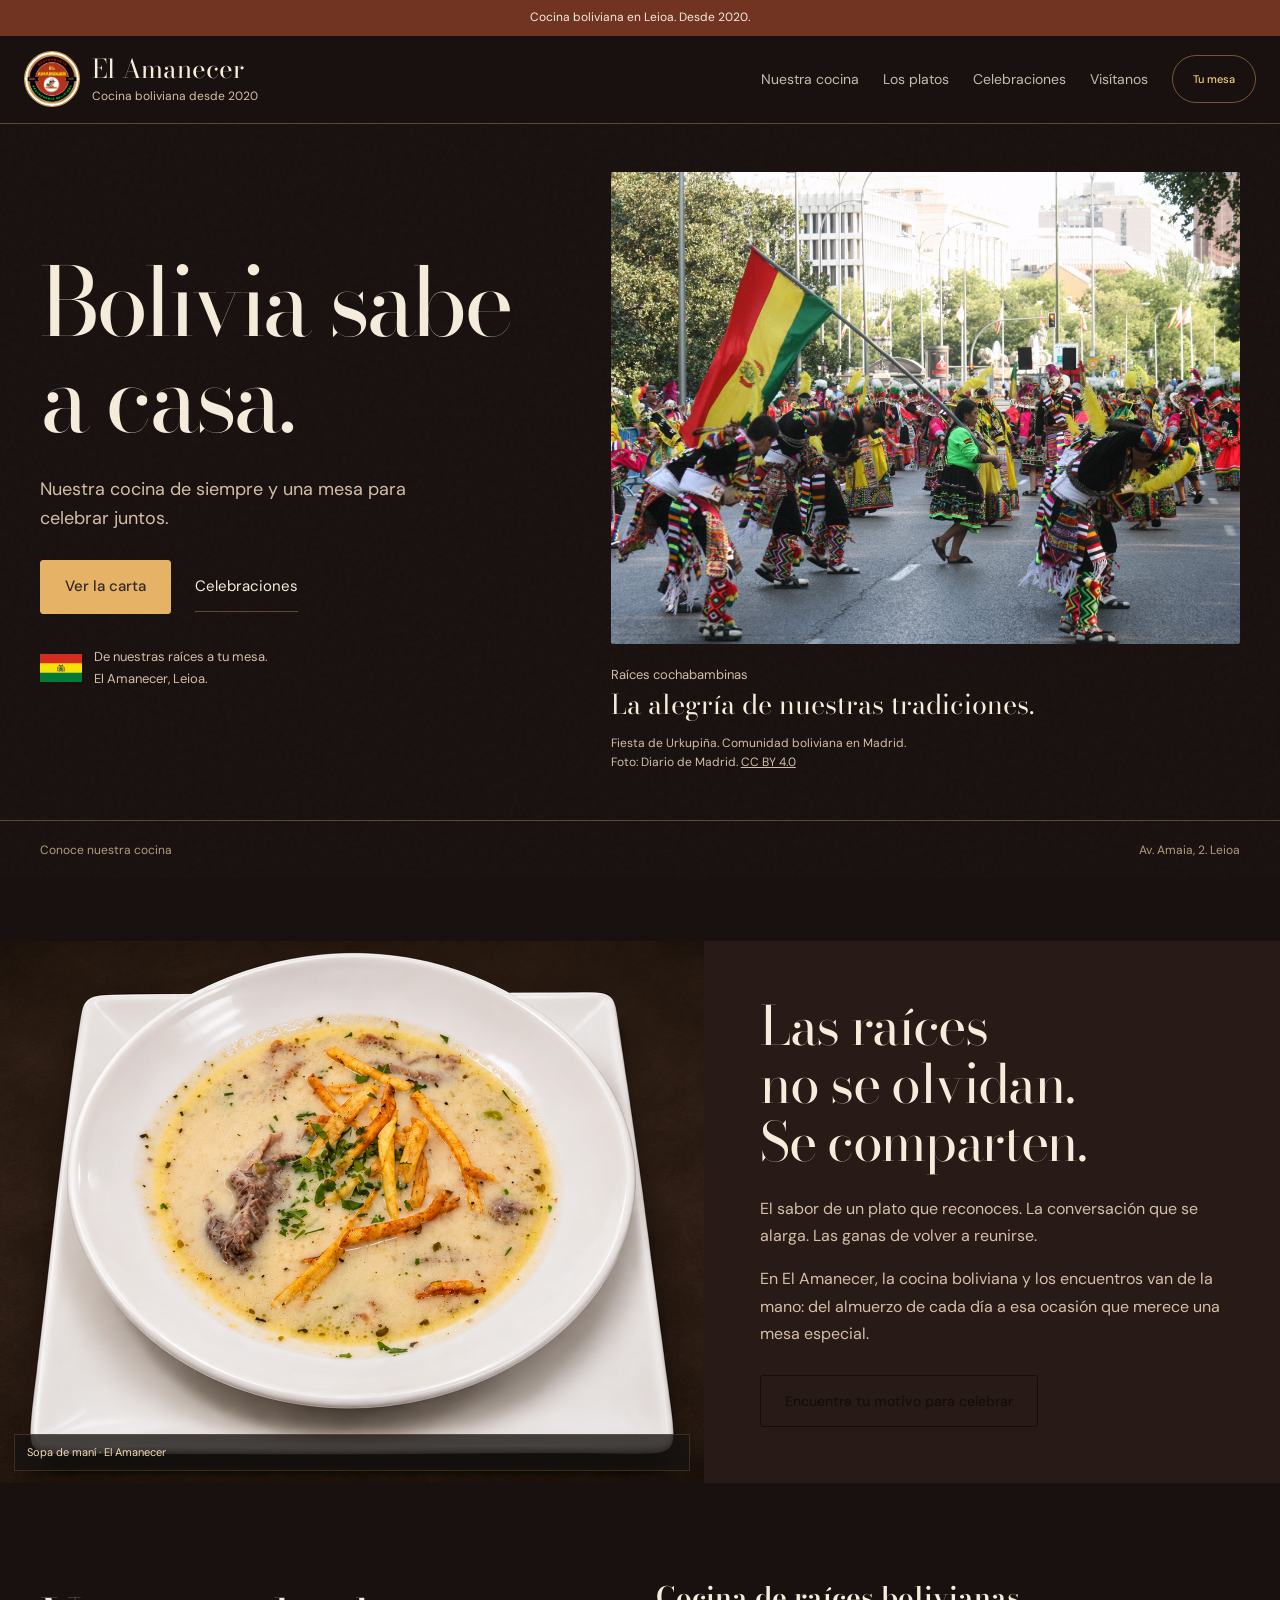
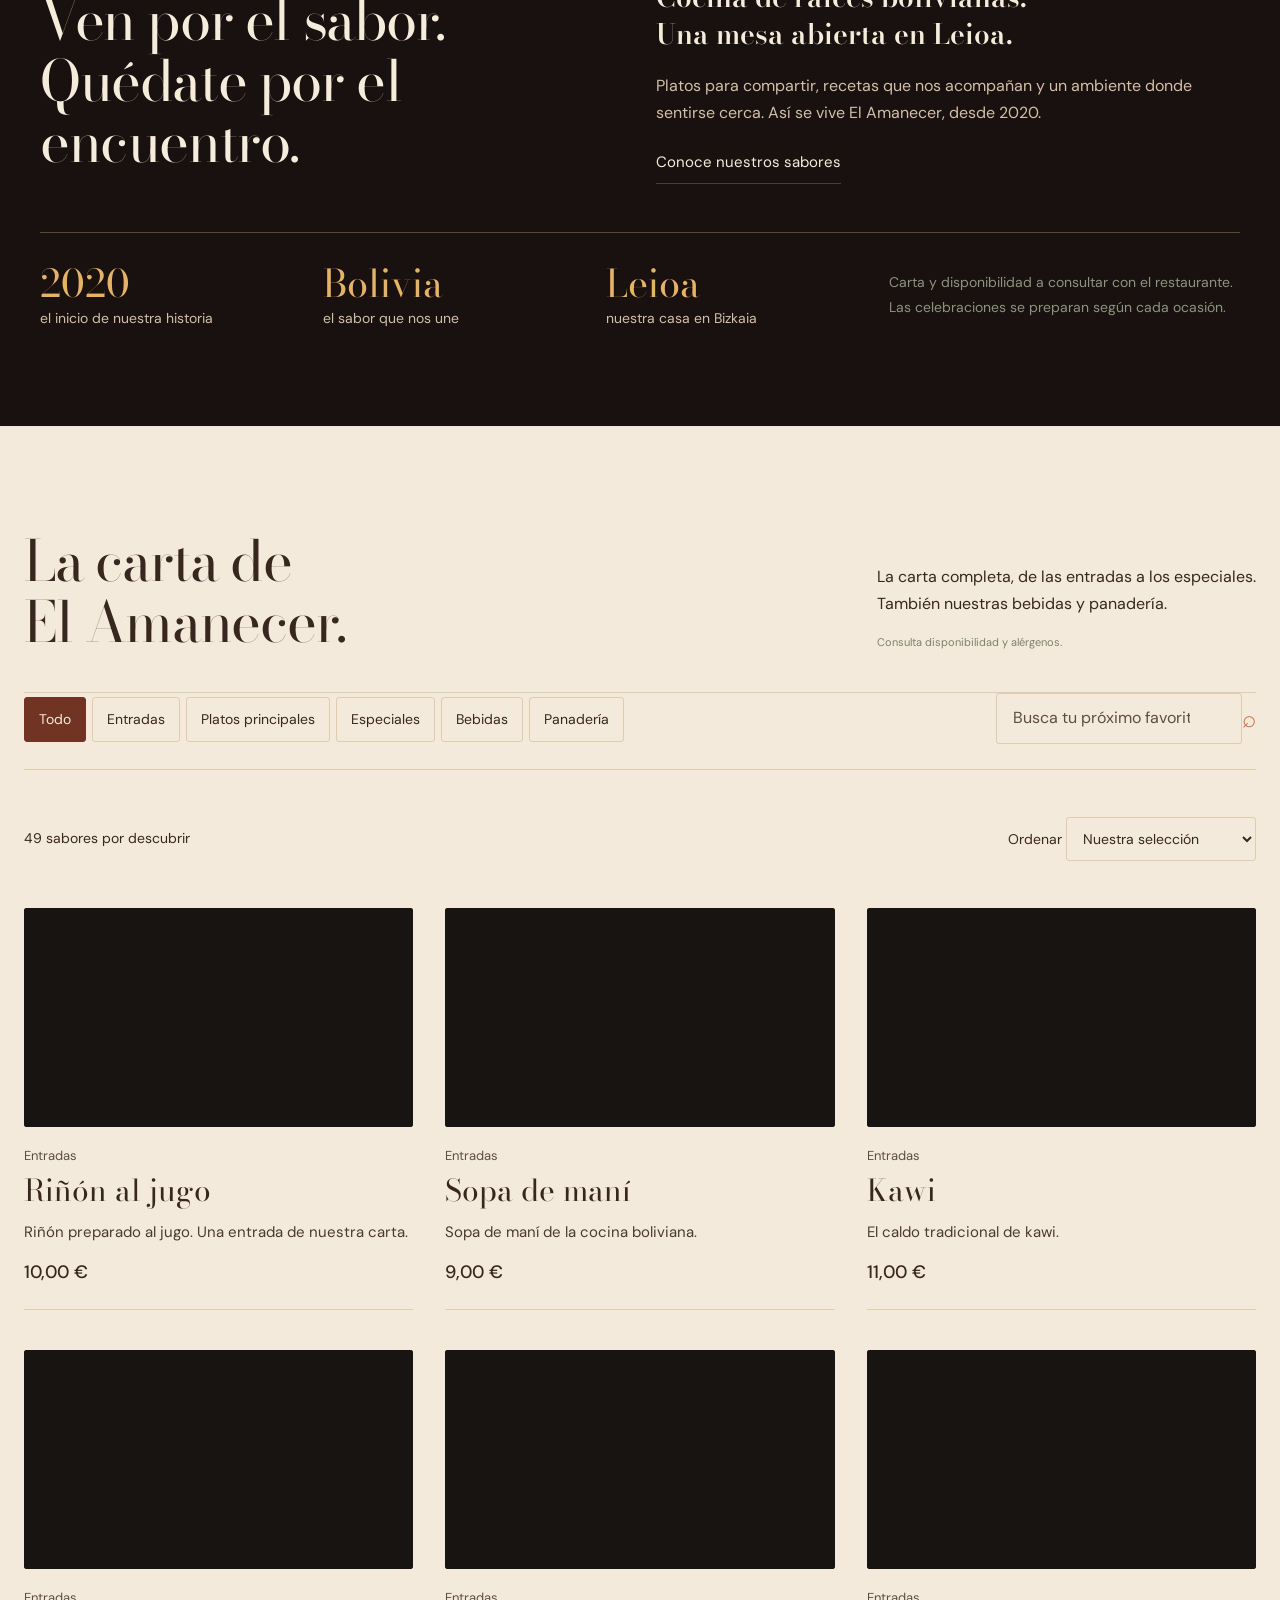
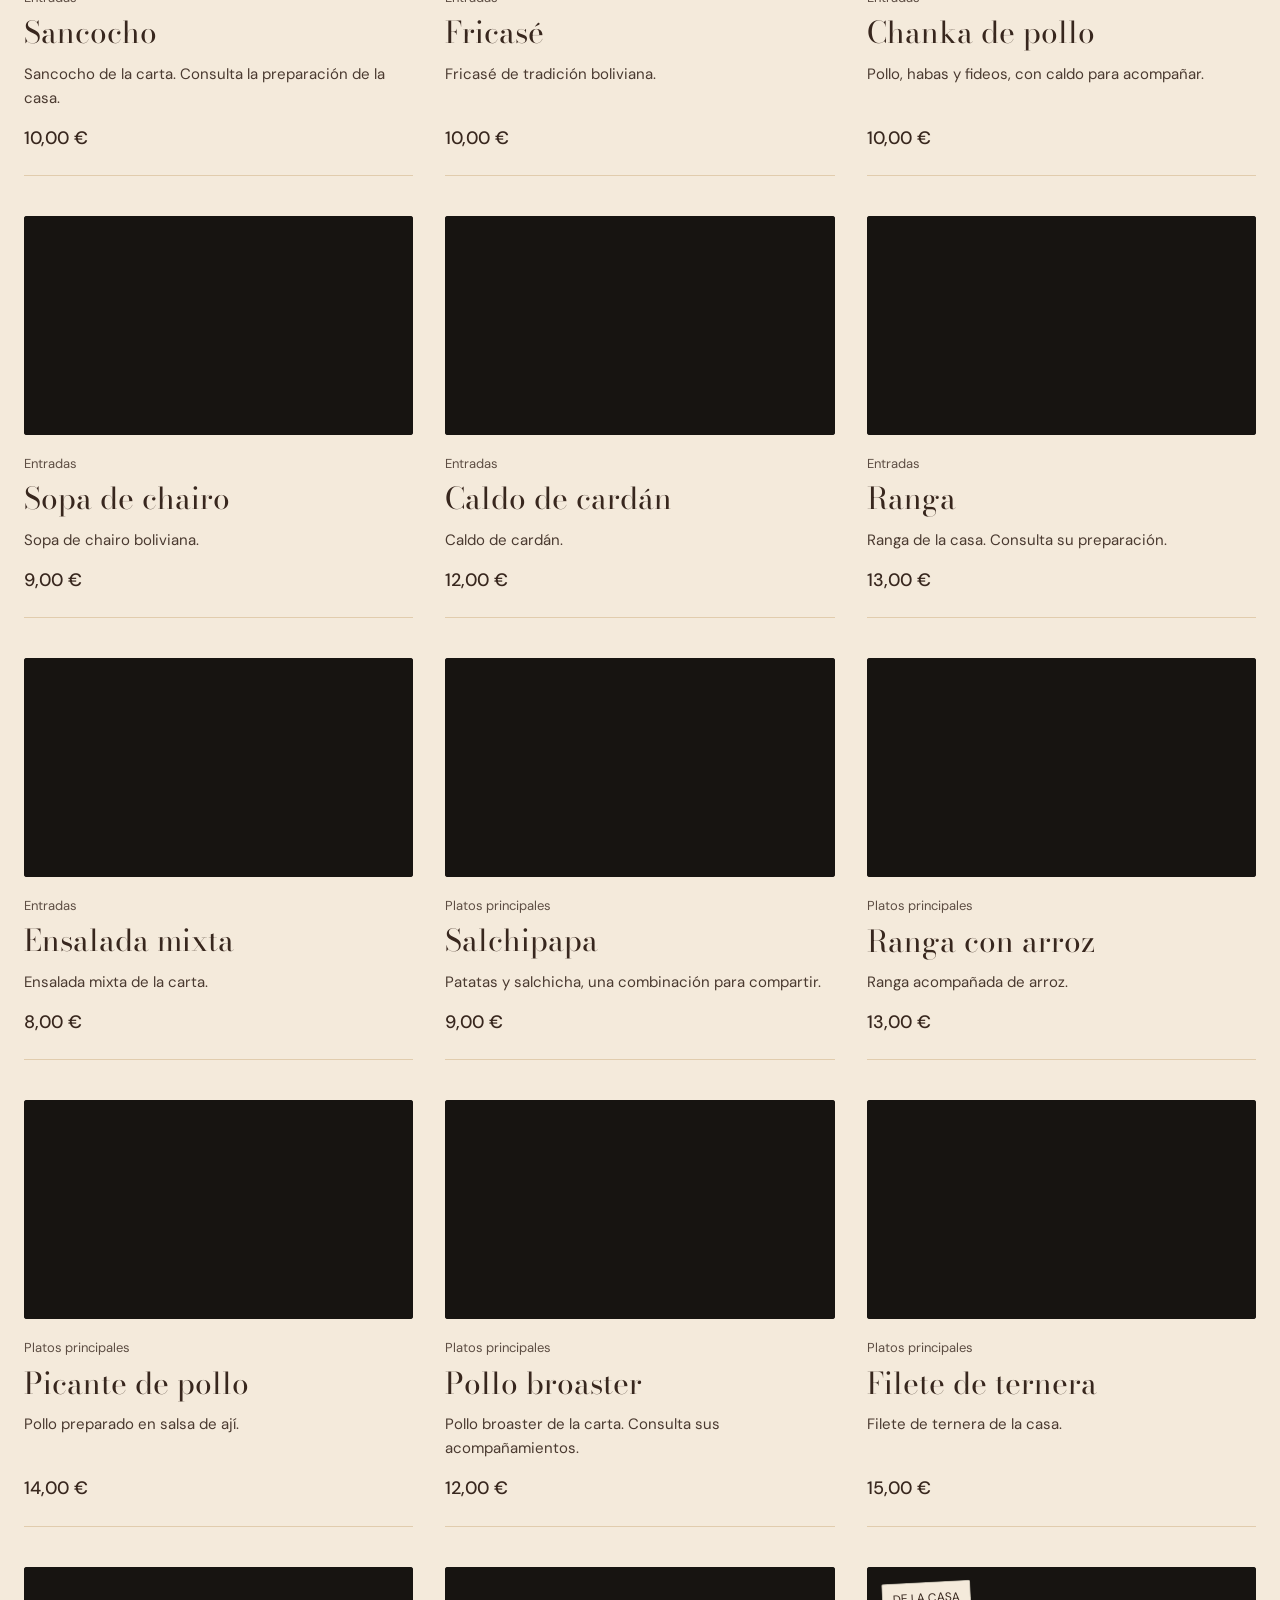
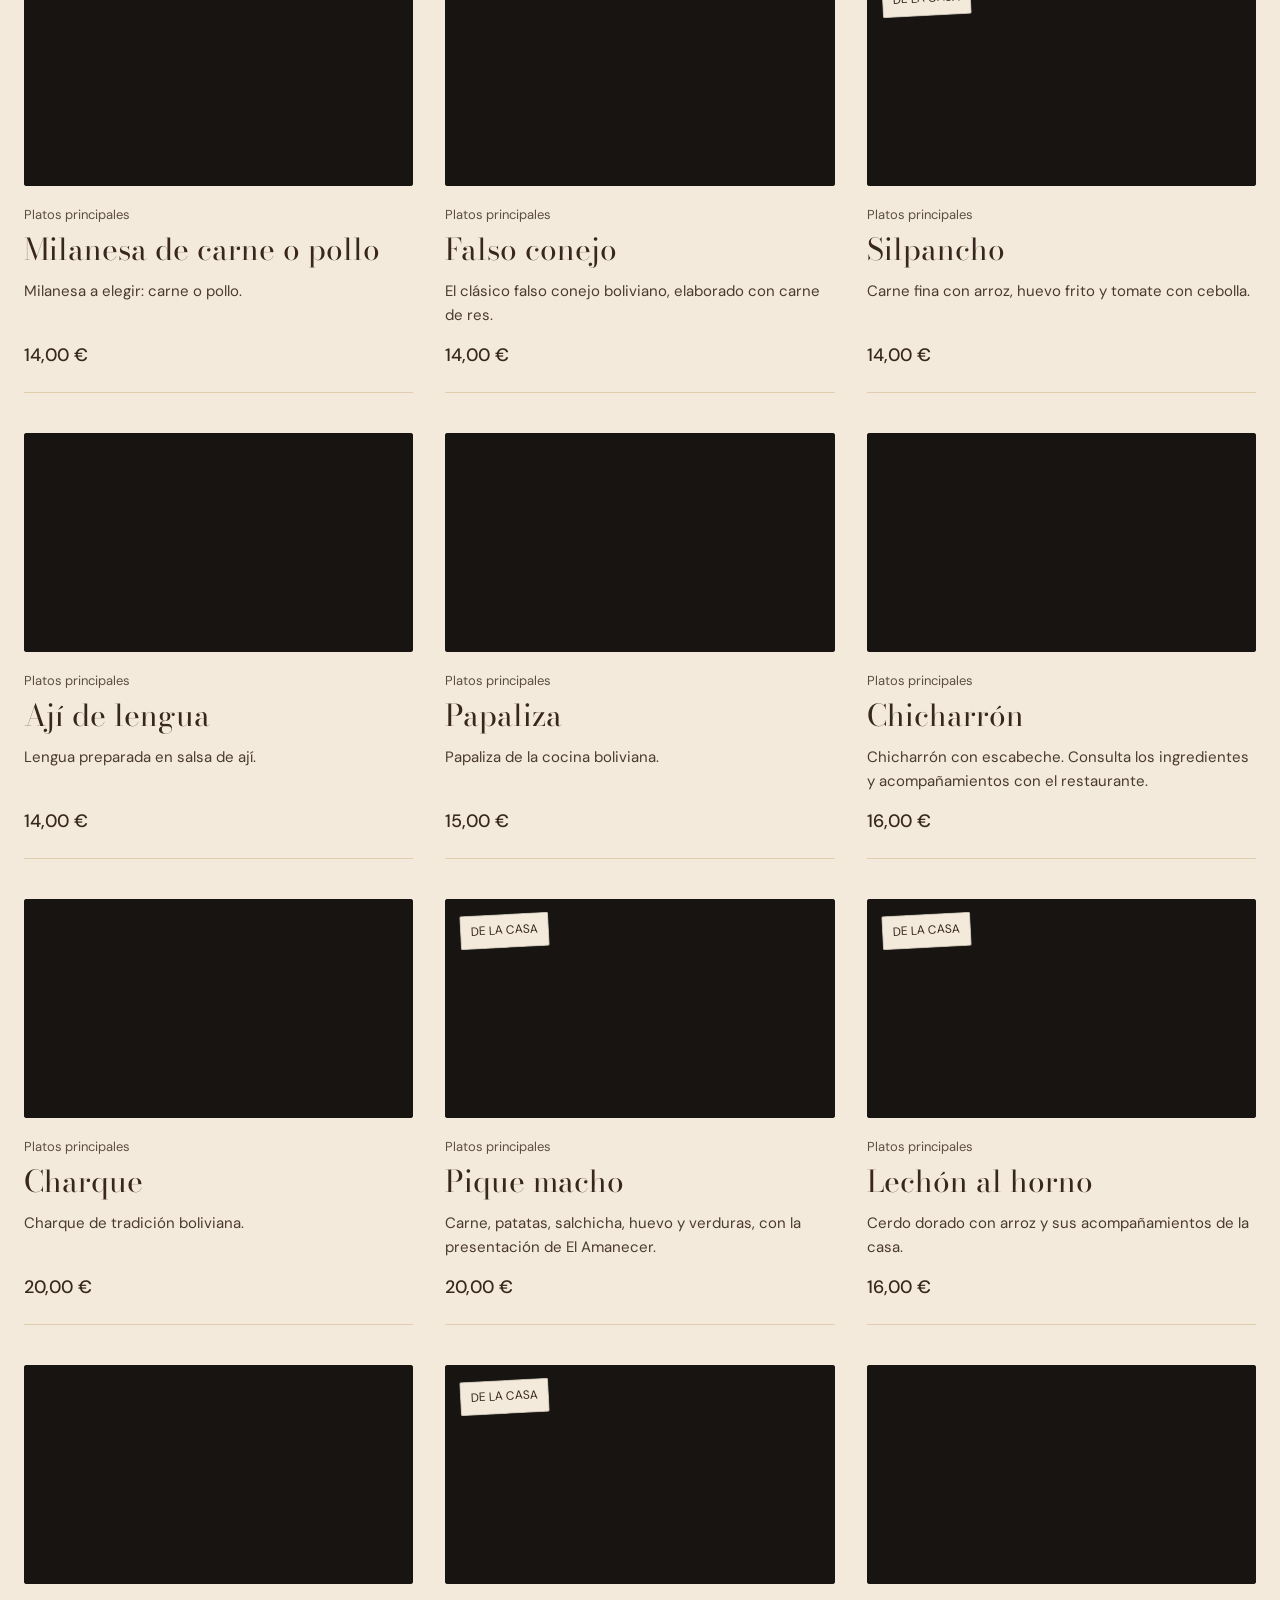
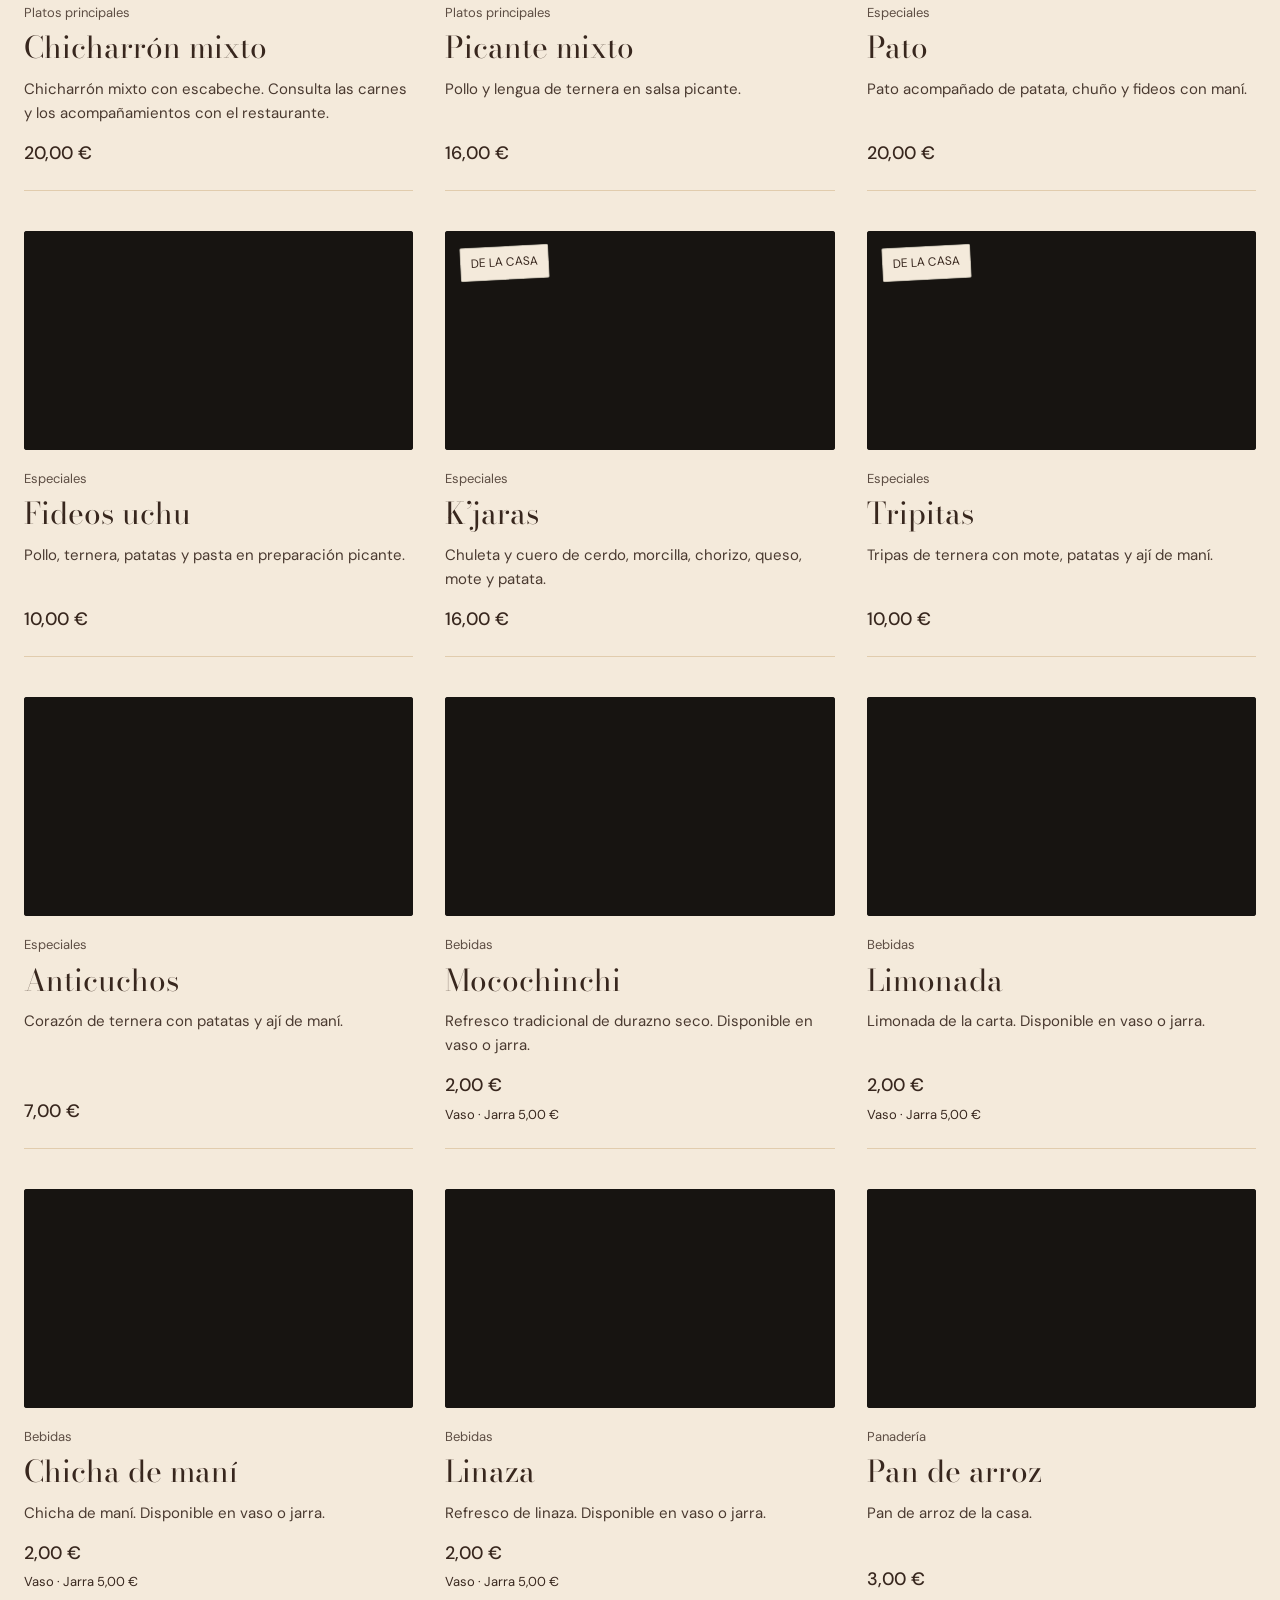
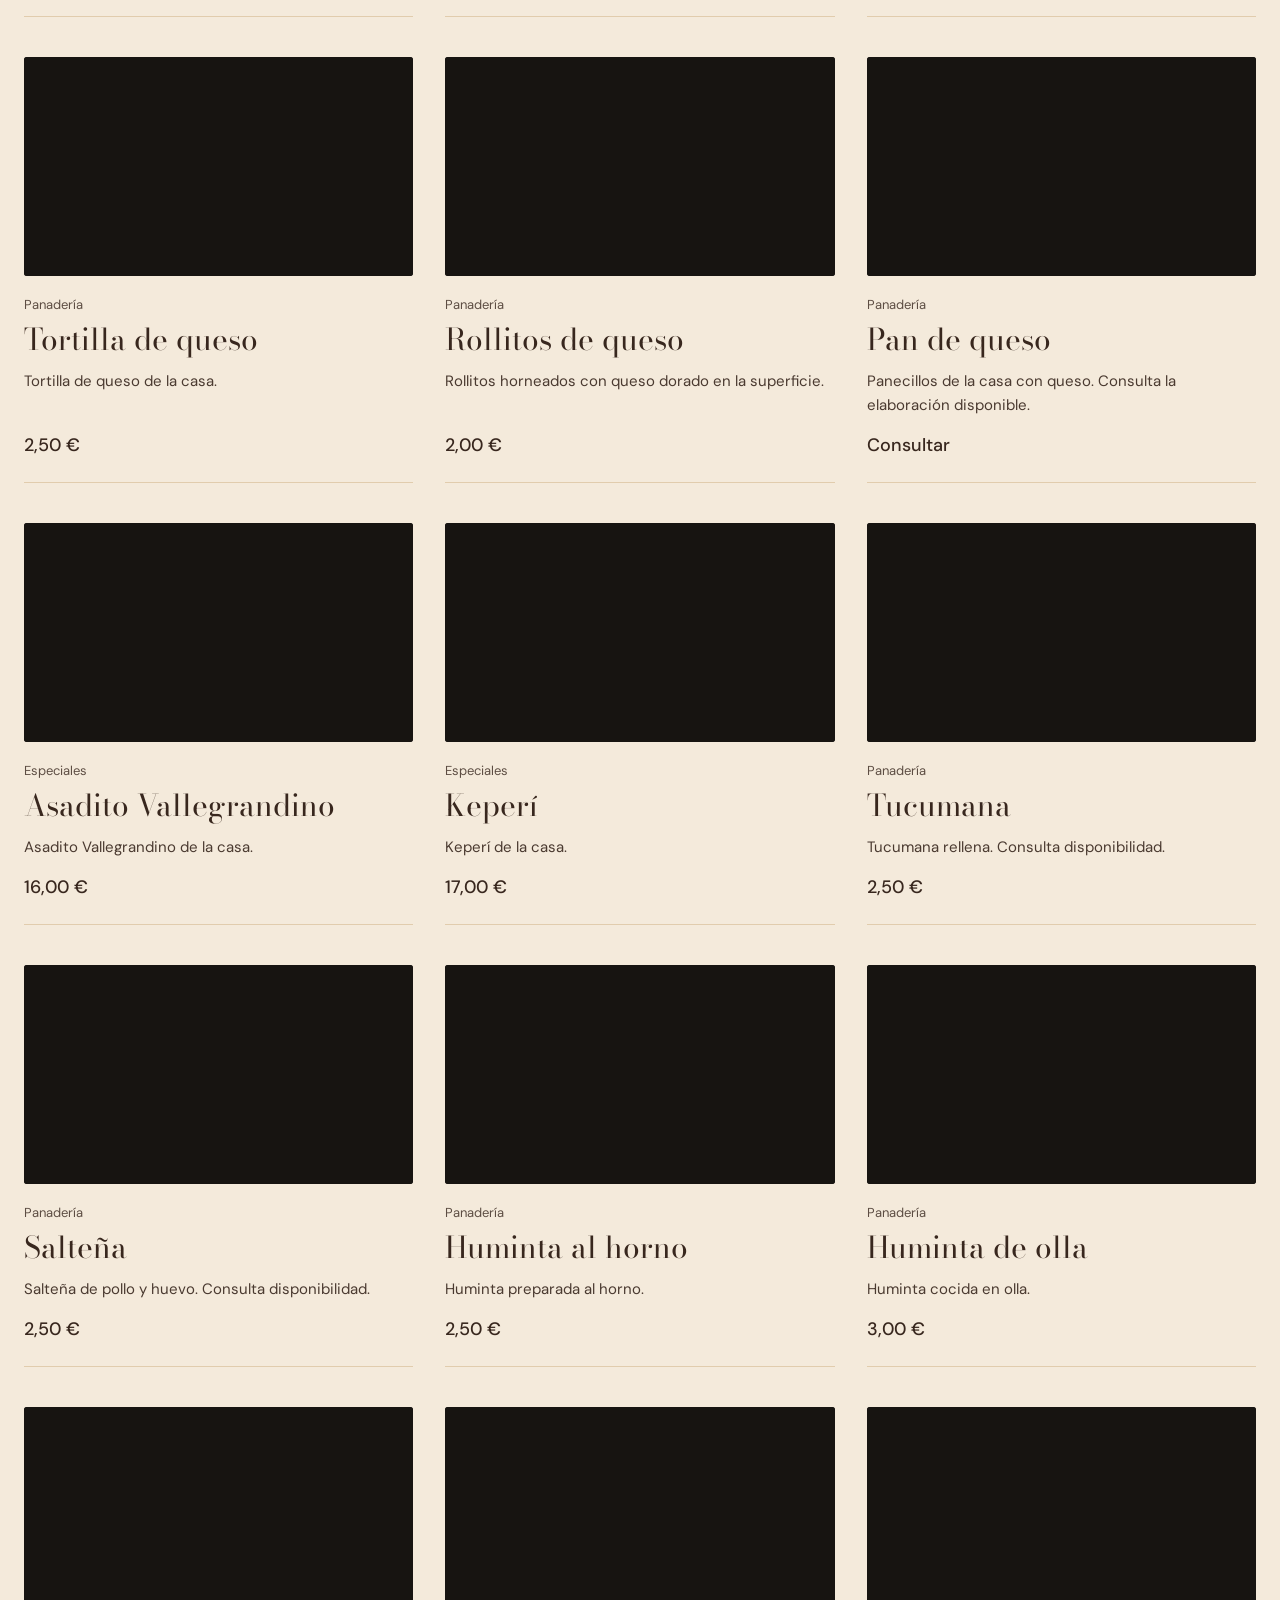
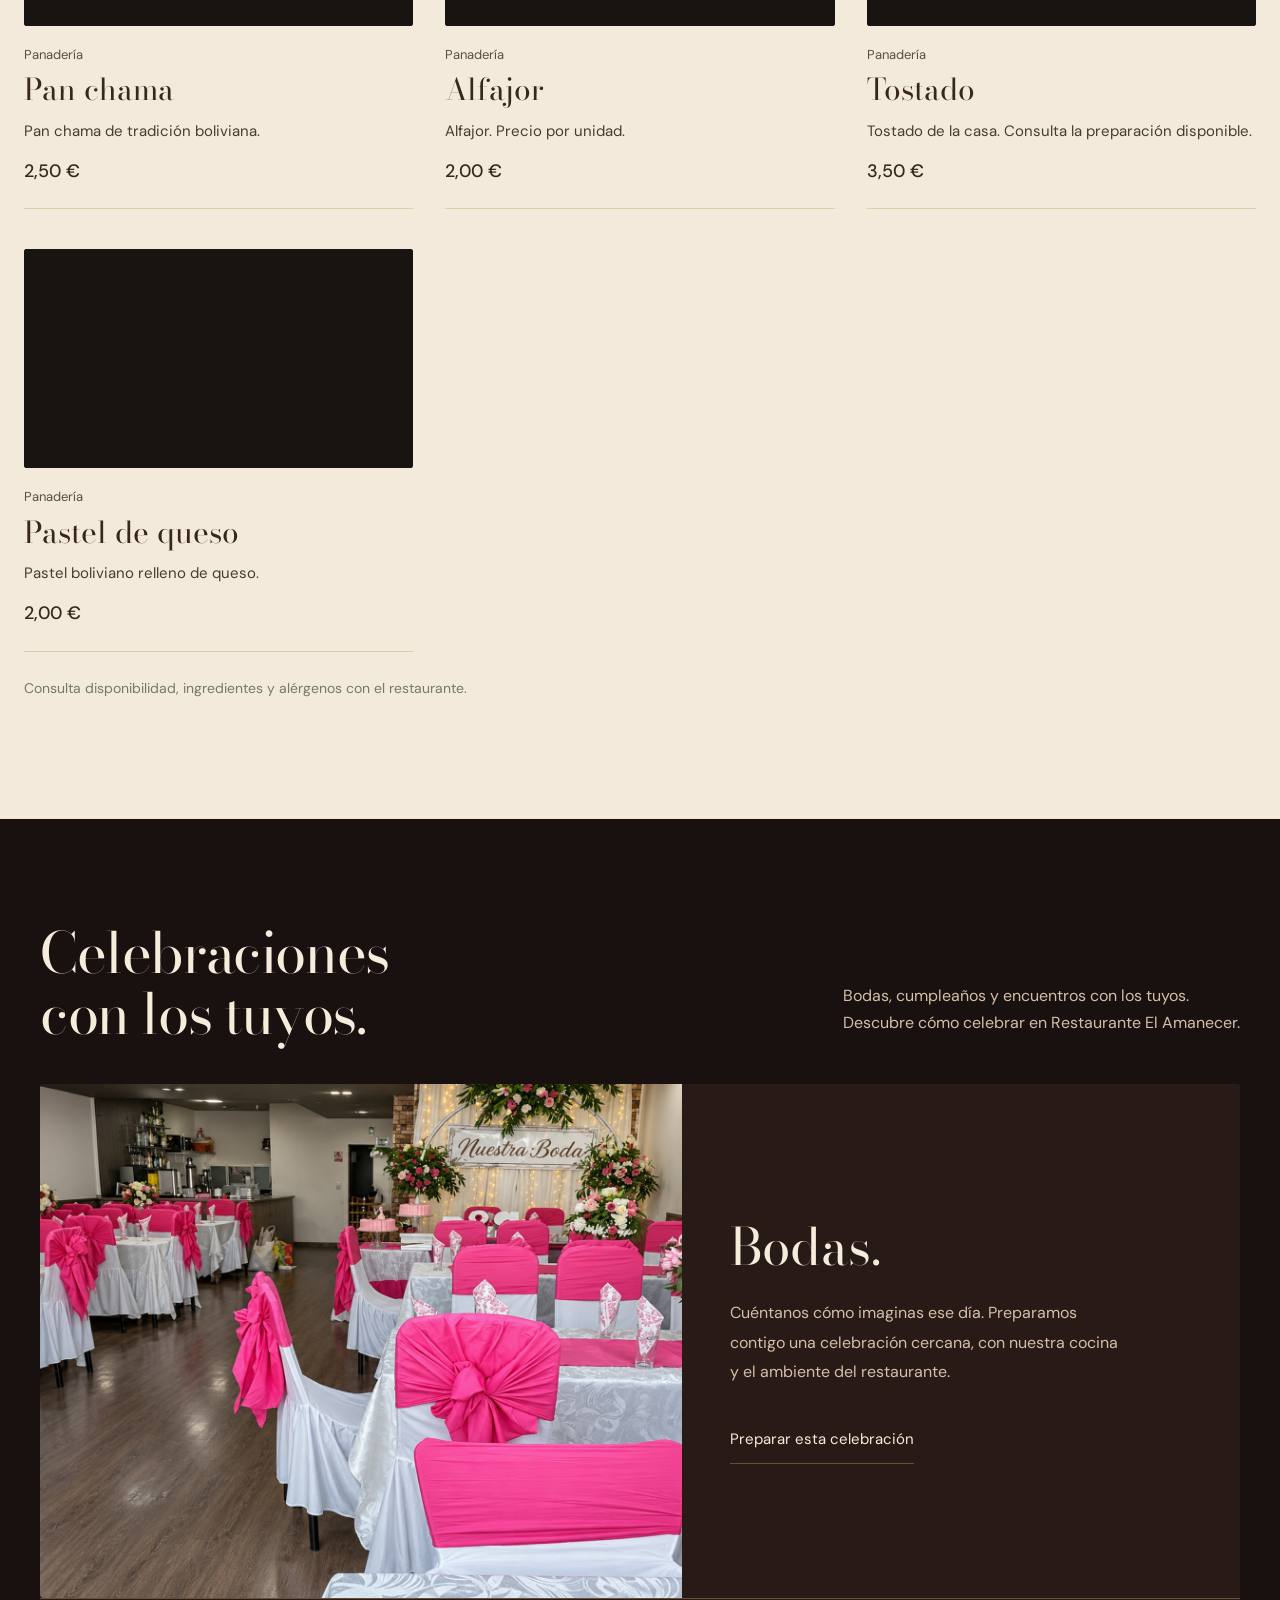
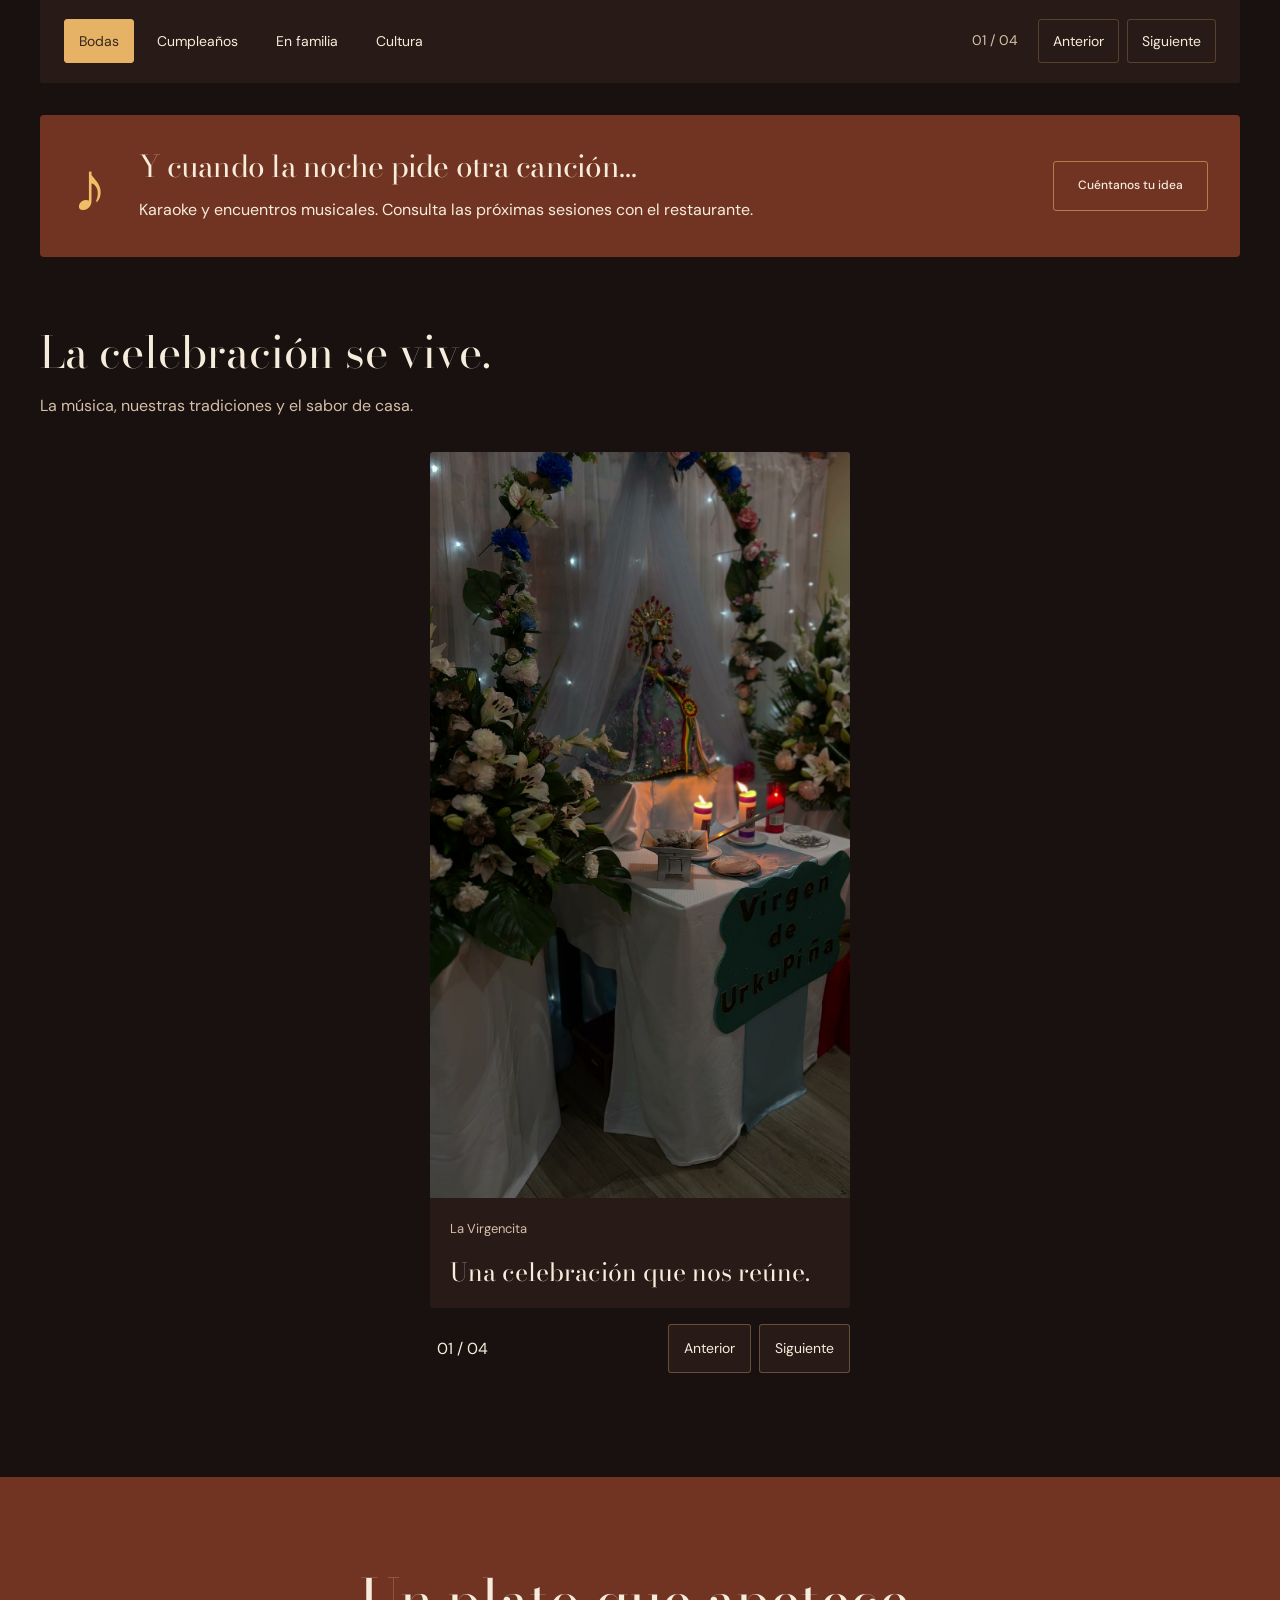
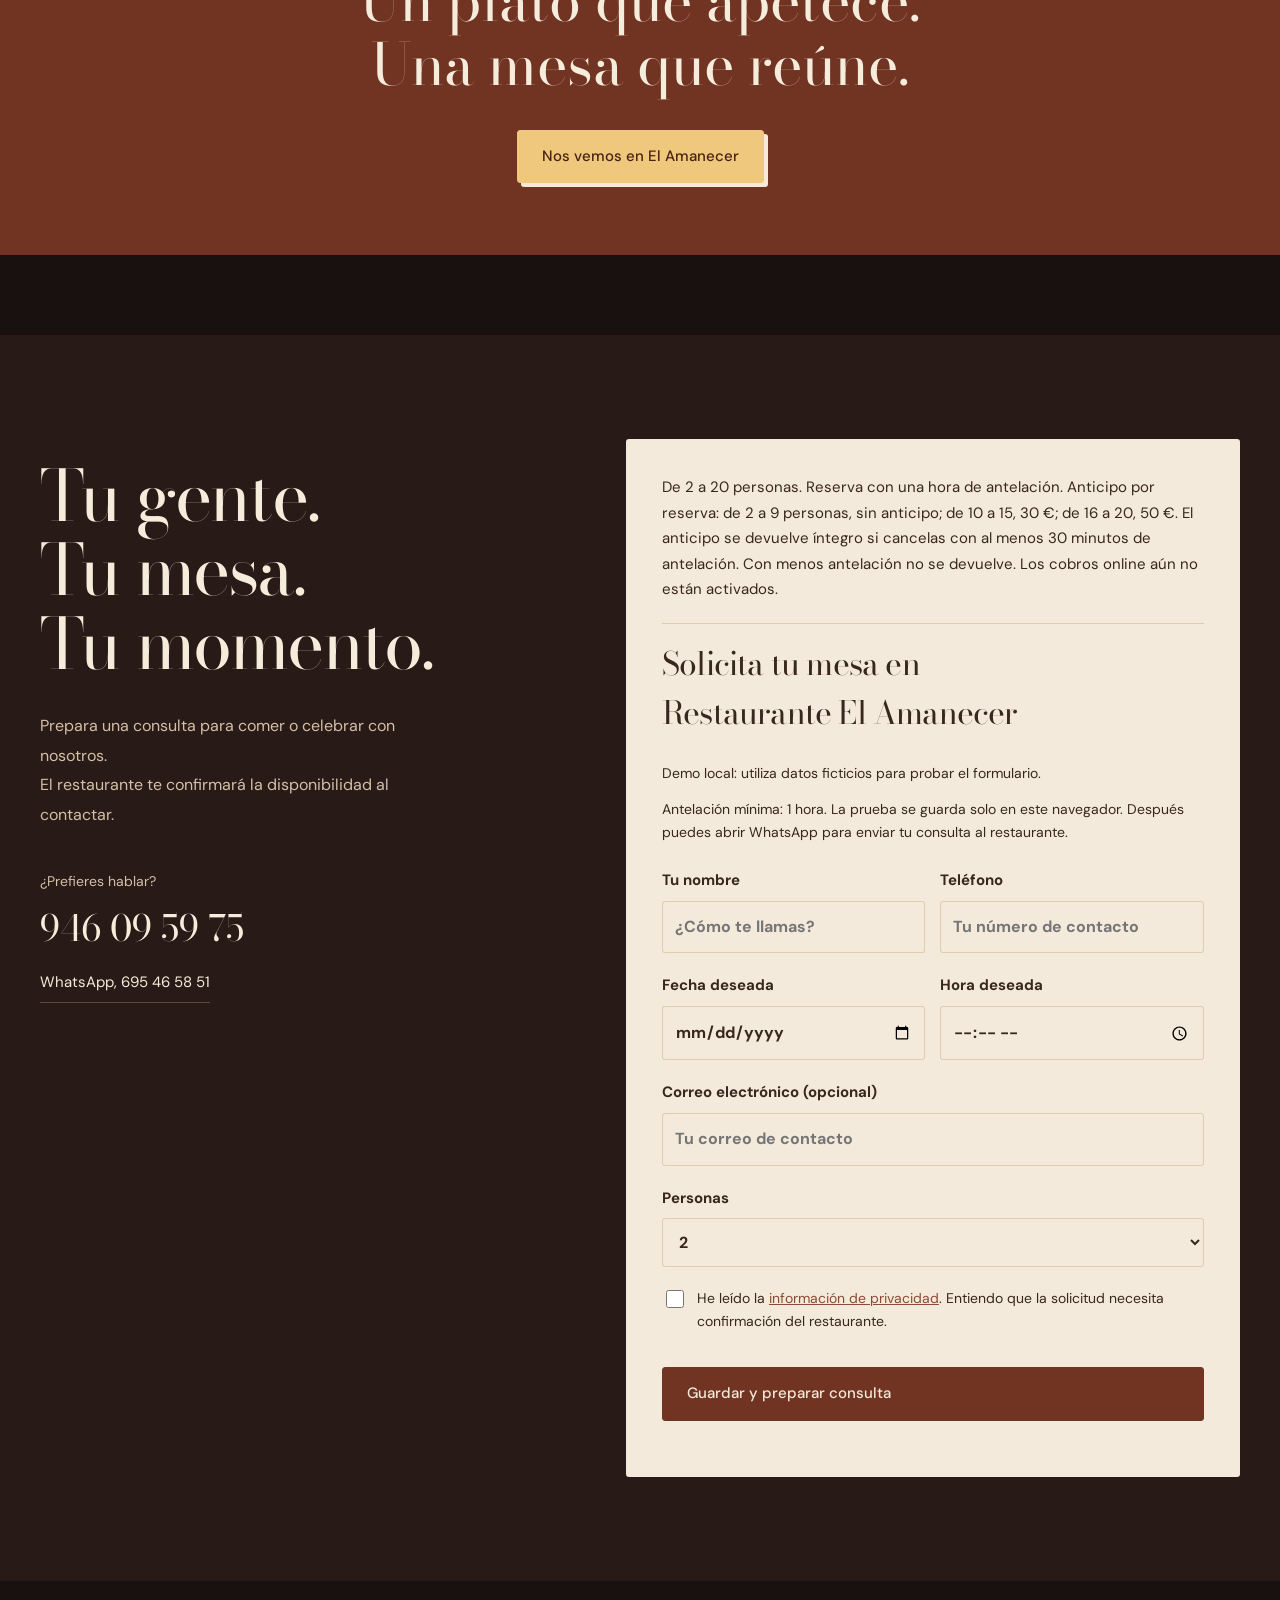
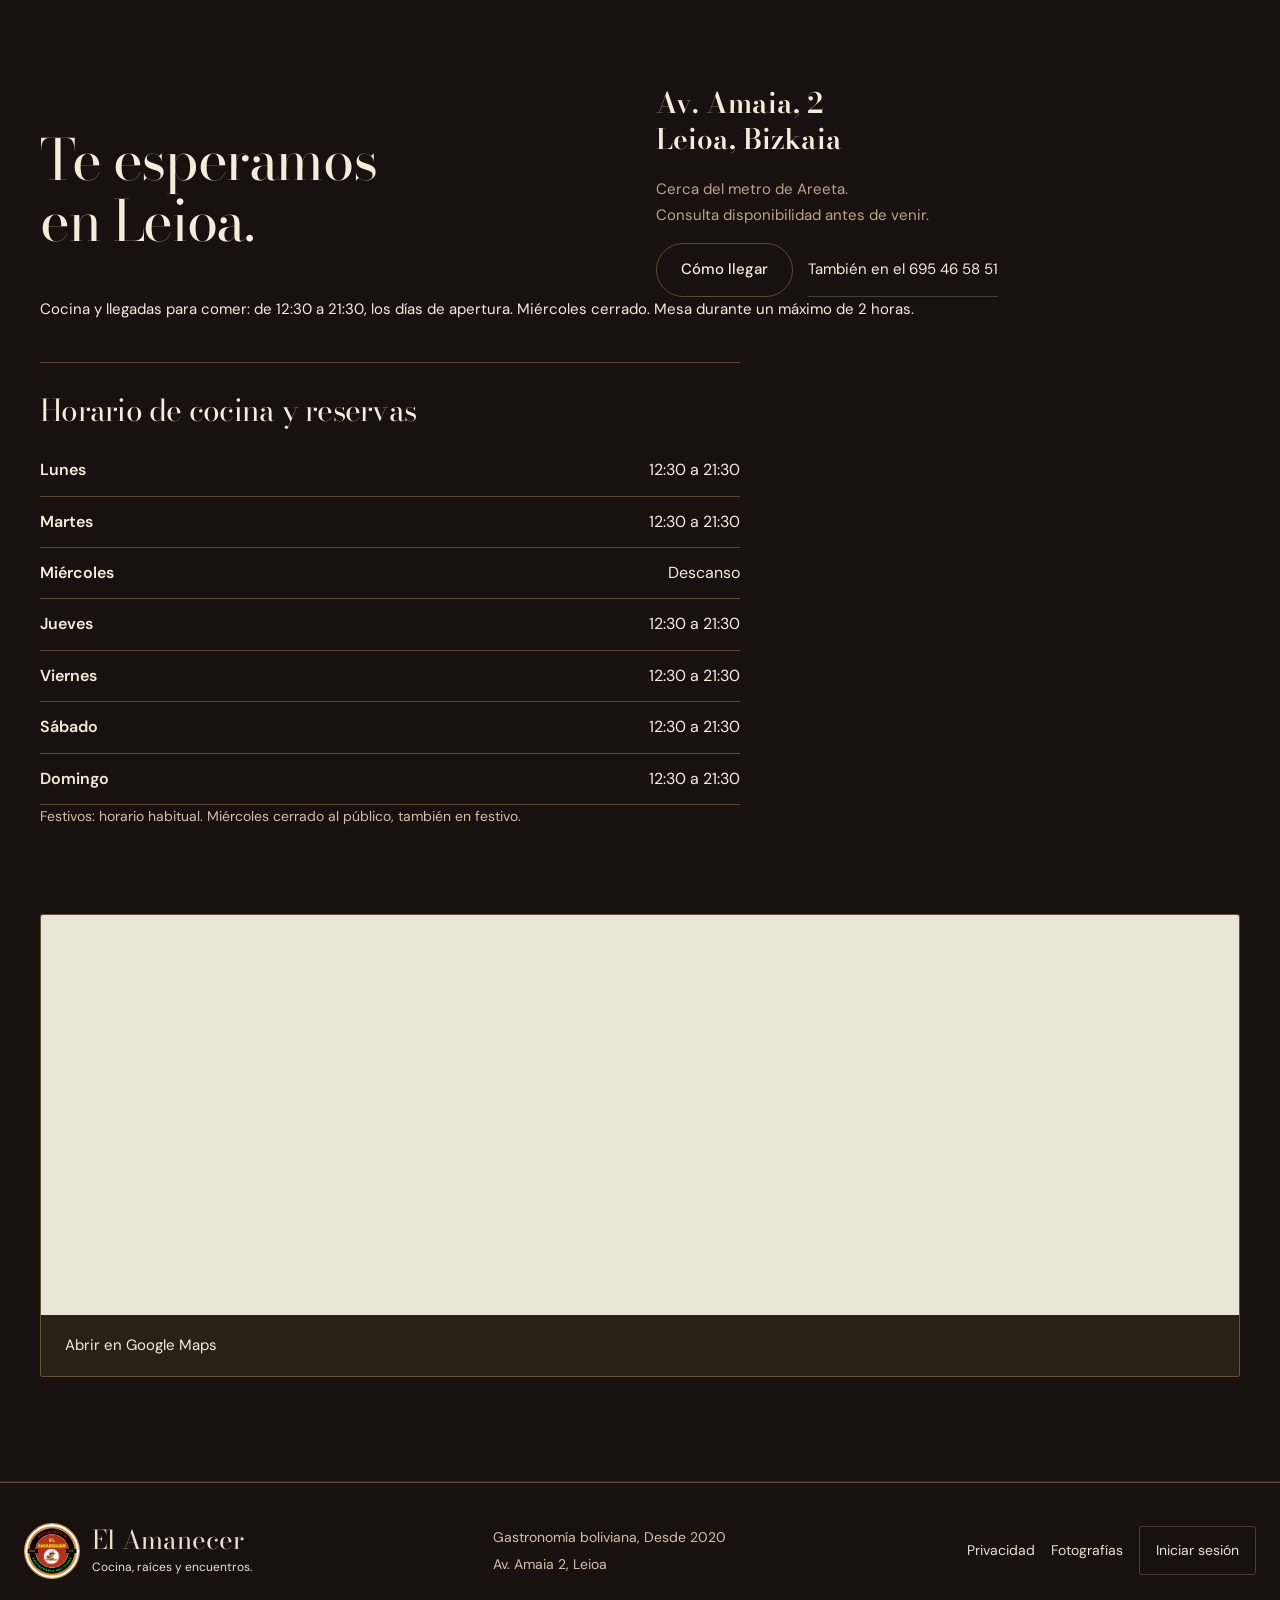
==== commit 4c1d3403: "Publish confirmed 30-minute deposit refund policy" ====
--- a/index.html
+++ b/index.html
@@ -20,7 +20,7 @@
 <section id="carta" class="section catalog"><div class="section-head"><div><h2>La carta de<br>El Amanecer.</h2></div><p>La carta completa, de las entradas a los especiales.<br>También nuestras bebidas y panadería.<br><small>Consulta disponibilidad y alérgenos.</small></p></div><div class="tools"><div id="filters" aria-label="Filtrar por categoría"></div><label class="search-label"><span class="sr-only">Buscar plato</span><input id="search" type="search" placeholder="Busca tu próximo favorito…"><span aria-hidden="true">⌕</span></label></div><div class="catalog-meta"><p id="count" aria-live="polite">Preparando la carta…</p><label>Ordenar <select id="sort"><option value="default">Nuestra selección</option><option value="name">Nombre</option><option value="price-asc">Precio: menor a mayor</option><option value="price-desc">Precio: mayor a menor</option></select></label></div><div id="products" class="grid"></div><div id="empty" hidden><h3>No encontramos ese sabor.</h3><p>Prueba otro nombre o cambia de categoría.</p><button id="reset" type="button" class="outline">Ver todos los platos</button></div><p class="fine">Consulta disponibilidad, ingredientes y alérgenos con el restaurante.</p></section>
 <section id="daily-menu" class="section daily-menu" hidden aria-labelledby="daily-title"><div class="section-head"><div><h2 id="daily-title">Menú del día</h2><p id="daily-date"></p></div><div><p id="daily-description"></p><strong id="daily-price"></strong></div></div><div id="daily-products" class="daily-products"></div></section><section id="eventos" class="section events" aria-labelledby="events-title"><div class="section-head"><div><h2 id="events-title">Celebraciones<br>con los tuyos.</h2></div><p>Bodas, cumpleaños y encuentros con los tuyos.<br>Descubre cómo celebrar en Restaurante El Amanecer.</p></div><div class="services-showcase" role="region" aria-roledescription="carrusel" aria-label="Servicios para celebraciones"><div class="event-grid"><article class="event-card"><img src="media/eventos-boda.jpg" width="1200" height="900" loading="lazy" alt="Salón de El Amanecer preparado para una boda, con decoración rosa y blanca"><div><h3>Bodas.</h3><p>Cuéntanos cómo imaginas ese día. Preparamos contigo una celebración cercana, con nuestra cocina y el ambiente del restaurante.</p><a class="service-enquiry" href="https://wa.me/34695465851?text=Hola%2C%20quiero%20consultar%20una%20celebraci%C3%B3n%20en%20Restaurante%20El%20Amanecer" target="_blank" rel="noopener">Preparar esta celebración </a></div></article><article class="event-card"><img src="media/eventos-cumple.jpg" width="1200" height="900" loading="lazy" alt="El salón preparado para un cumpleaños con decoración azul y dorada"><div><h3>Cumpleaños y fiestas.</h3><p>Una mesa para tu gente y una ocasión para brindar. Consulta las opciones de comida y preparación del salón.</p><a class="service-enquiry" href="https://wa.me/34695465851?text=Hola%2C%20quiero%20consultar%20una%20celebraci%C3%B3n%20en%20Restaurante%20El%20Amanecer" target="_blank" rel="noopener">Preparar esta celebración </a></div></article><article class="event-card"><img src="media/eventos-celebracion.jpg" width="1200" height="900" loading="lazy" alt="Salón de El Amanecer decorado para un evento social"><div><h3>Comidas y encuentros familiares.</h3><p>Almuerzos, reuniones y encuentros que merecen tiempo. Reúne a los tuyos alrededor de los sabores de casa.</p><a class="service-enquiry" href="https://wa.me/34695465851?text=Hola%2C%20quiero%20consultar%20una%20celebraci%C3%B3n%20en%20Restaurante%20El%20Amanecer" target="_blank" rel="noopener">Preparar esta celebración </a></div></article><article class="event-card"><img src="media/virgencita-altar.jpg" width="1080" height="1920" loading="lazy" alt="Altar real de la Virgen en una celebración en El Amanecer"><div><h3>Celebraciones con raíces.</h3><p>Un lugar para reunirnos alrededor de nuestras tradiciones, compartir la mesa y celebrar lo que nos une.</p><a class="service-enquiry" href="https://wa.me/34695465851?text=Hola%2C%20quiero%20consultar%20una%20celebraci%C3%B3n%20en%20Restaurante%20El%20Amanecer" target="_blank" rel="noopener">Preparar esta celebración </a></div></article></div><div class="service-navigation"><div class="service-tabs" role="group" aria-label="Elegir tipo de celebración"><button type="button" data-service="0" aria-pressed="true">Bodas</button><button type="button" data-service="1" aria-pressed="false">Cumpleaños</button><button type="button" data-service="2" aria-pressed="false">En familia</button><button type="button" data-service="3" aria-pressed="false">Cultura</button></div><div class="service-arrows"><span class="service-position" aria-live="polite">01 / 04</span><button type="button" class="service-prev" aria-label="Servicio anterior"> <span>Anterior</span></button><button type="button" class="service-next" aria-label="Siguiente servicio"><span>Siguiente</span> </button></div></div></div><div class="karaoke-banner"><span aria-hidden="true">♪</span><div><h3>Y cuando la noche pide otra canción…</h3><p>Karaoke y encuentros musicales. Consulta las próximas sesiones con el restaurante.</p></div><a class="outline" href="https://wa.me/34695465851?text=Hola%2C%20quiero%20consultar%20un%20evento%20en%20El%20Amanecer" target="_blank" rel="noopener">Cuéntanos tu idea </a></div><div class="videos-heading"><h3>La celebración se vive.</h3><p>La música, nuestras tradiciones y el sabor de casa.</p></div><div class="media-rotation video-rotation" role="region" aria-label="Vídeos de El Amanecer"><div class="gallery-stage virgencita-gallery"><figure data-media-slot="event-altar"><video muted playsinline preload="metadata" disablepictureinpicture poster="media/virgencita-altar.jpg" aria-label="Una celebración que nos reúne."><source src="media/virgencita-altar-cinematic.mp4" type="video/mp4"></video><figcaption><span>La Virgencita</span><b>Una celebración que nos reúne.</b></figcaption></figure><figure data-media-slot="event-musica"><video muted playsinline preload="metadata" disablepictureinpicture poster="media/virgencita-musica.jpg" aria-label="Momentos para compartir."><source src="media/virgencita-musica-cinematic.mp4" type="video/mp4"></video><figcaption><span>La música</span><b>Momentos para compartir.</b></figcaption></figure><figure data-media-slot="event-detalle"><video muted playsinline preload="metadata" disablepictureinpicture poster="media/virgencita-detalle.jpg" aria-label="Nuestra casa, de celebración."><source src="media/virgencita-detalle-cinematic.mp4" type="video/mp4"></video><figcaption><span>El ambiente</span><b>Nuestra casa, de celebración.</b></figcaption></figure><figure data-media-slot="kitchen-asadito"><video muted playsinline preload="metadata" disablepictureinpicture poster="media/cocina-asadito-poster.jpg" aria-label="Al fuego, como en casa."><source src="media/cocina-asadito-cinematic.mp4" type="video/mp4"></video><figcaption><span>En nuestra cocina</span><b>Al fuego, como en casa.</b></figcaption></figure></div><div class="gallery-navigation"><span class="gallery-counter" aria-live="polite">01 / 04</span><div><button class="gallery-prev" type="button" aria-label="Vídeo anterior"> Anterior</button><button class="gallery-next" type="button" aria-label="Siguiente vídeo">Siguiente </button></div></div></div></section>
 <section class="quote-band"><h2>Un plato que apetece.<br>Una mesa que reúne.</h2><a href="#reservas" class="button">Nos vemos en El Amanecer </a></section>
-<section id="reservas" class="section booking"><div><h2>Tu gente.<br>Tu mesa.<br>Tu momento.</h2><p>Prepara una consulta para comer o celebrar con nosotros.<br>El restaurante te confirmará la disponibilidad al contactar.</p><div class="booking-contact"><span>¿Prefieres hablar?</span><a href="tel:+34946095975">946 09 59 75 </a><a class="booking-whatsapp" href="https://wa.me/34695465851" target="_blank" rel="noopener">WhatsApp, 695 46 58 51 </a></div></div><form id="booking"><p class="booking-policy-summary">De 2 a 20 personas. Reserva con una hora de antelación. Anticipo por reserva: de 2 a 9 personas, sin anticipo; de 10 a 15, 30 €; de 16 a 20, 50 €. Avisa preferiblemente con 30 minutos de antelación para cancelar; también puedes cancelar más tarde. Los cobros online aún no están activados.</p><h3>Solicita tu mesa en Restaurante El Amanecer</h3><p class="fine">Demo local: utiliza datos ficticios para probar el formulario.</p><p id="booking-mode">Antelación mínima: 1 hora. La prueba se guarda solo en este navegador. Después puedes abrir WhatsApp para enviar tu consulta al restaurante.</p><div class="pair"><label>Tu nombre<input name="name" required maxlength="80" autocomplete="given-name" placeholder="¿Cómo te llamas?"></label><label>Teléfono<input name="phone" required maxlength="24" type="tel" autocomplete="tel" pattern="[+0-9 ()-]{7,24}" placeholder="Tu número de contacto"></label></div><div class="pair"><label>Fecha deseada<input type="date" name="date" required></label><label>Hora deseada<input type="time" name="time" required></label></div><label>Correo electrónico (opcional)<input name="email" type="email" maxlength="254" autocomplete="email" placeholder="Tu correo de contacto"></label><label>Personas<select name="people"><option>2</option><option>3</option><option>4</option><option>5</option><option>6</option><option>7</option><option>8</option><option>9</option><option>10</option><option>11</option><option>12</option><option>13</option><option>14</option><option>15</option><option>16</option><option>17</option><option>18</option><option>19</option><option>20</option></select></label><label class="consent"><input name="consent" type="checkbox" required><span>He leído la <a href="privacidad.html">información de privacidad</a>. Entiendo que la solicitud necesita confirmación del restaurante.</span></label><button class="button" type="submit">Guardar y preparar consulta </button><p id="result" role="status"></p></form></section>
+<section id="reservas" class="section booking"><div><h2>Tu gente.<br>Tu mesa.<br>Tu momento.</h2><p>Prepara una consulta para comer o celebrar con nosotros.<br>El restaurante te confirmará la disponibilidad al contactar.</p><div class="booking-contact"><span>¿Prefieres hablar?</span><a href="tel:+34946095975">946 09 59 75 </a><a class="booking-whatsapp" href="https://wa.me/34695465851" target="_blank" rel="noopener">WhatsApp, 695 46 58 51 </a></div></div><form id="booking"><p class="booking-policy-summary">De 2 a 20 personas. Reserva con una hora de antelación. Anticipo por reserva: de 2 a 9 personas, sin anticipo; de 10 a 15, 30 €; de 16 a 20, 50 €. El anticipo se devuelve íntegro si cancelas con al menos 30 minutos de antelación. Con menos antelación no se devuelve. Los cobros online aún no están activados.</p><h3>Solicita tu mesa en Restaurante El Amanecer</h3><p class="fine">Demo local: utiliza datos ficticios para probar el formulario.</p><p id="booking-mode">Antelación mínima: 1 hora. La prueba se guarda solo en este navegador. Después puedes abrir WhatsApp para enviar tu consulta al restaurante.</p><div class="pair"><label>Tu nombre<input name="name" required maxlength="80" autocomplete="given-name" placeholder="¿Cómo te llamas?"></label><label>Teléfono<input name="phone" required maxlength="24" type="tel" autocomplete="tel" pattern="[+0-9 ()-]{7,24}" placeholder="Tu número de contacto"></label></div><div class="pair"><label>Fecha deseada<input type="date" name="date" required></label><label>Hora deseada<input type="time" name="time" required></label></div><label>Correo electrónico (opcional)<input name="email" type="email" maxlength="254" autocomplete="email" placeholder="Tu correo de contacto"></label><label>Personas<select name="people"><option>2</option><option>3</option><option>4</option><option>5</option><option>6</option><option>7</option><option>8</option><option>9</option><option>10</option><option>11</option><option>12</option><option>13</option><option>14</option><option>15</option><option>16</option><option>17</option><option>18</option><option>19</option><option>20</option></select></label><label class="consent"><input name="consent" type="checkbox" required><span>He leído la <a href="privacidad.html">información de privacidad</a>. Entiendo que la solicitud necesita confirmación del restaurante.</span></label><button class="button" type="submit">Guardar y preparar consulta </button><p id="result" role="status"></p></form></section>
 <section id="visitanos" class="section visit"><div class="intro-grid"><h2>Te esperamos<br>en Leioa.</h2><div><p class="lead">Av. Amaia, 2<br>Leioa, Bizkaia</p><p>Cerca del metro de Areeta.<br>Consulta disponibilidad antes de venir.</p><div class="contact-links"><a class="outline" href="https://www.google.com/maps/search/?api=1&query=Restaurante+El+Amanecer+Av+Amaia+2+Leioa" target="_blank" rel="noopener">Cómo llegar </a><a class="text-link" href="tel:+34695465851">También en el 695 46 58 51 </a></div></div></div><p class="kitchen-hours">Cocina y llegadas para comer: de 12:30 a 21:30, los días de apertura. Miércoles cerrado. Mesa durante un máximo de 2 horas.</p><div class="opening-hours" aria-labelledby="hours-title"><h3 id="hours-title">Horario de cocina y reservas</h3><dl><div><dt>Lunes</dt><dd>12:30 a 21:30</dd></div><div><dt>Martes</dt><dd>12:30 a 21:30</dd></div><div><dt>Miércoles</dt><dd>Descanso</dd></div><div><dt>Jueves</dt><dd>12:30 a 21:30</dd></div><div><dt>Viernes</dt><dd>12:30 a 21:30</dd></div><div><dt>Sábado</dt><dd>12:30 a 21:30</dd></div><div><dt>Domingo</dt><dd>12:30 a 21:30</dd></div></dl><p>Festivos: horario habitual. Miércoles cerrado al público, también en festivo.</p></div><div class="location-map"><iframe title="Google Maps: Restaurante El Amanecer, Avenida Amaia 2, Leioa" src="https://maps.google.com/maps?q=Restaurante%20El%20Amanecer%20Av%20Amaia%202%20Leioa&output=embed" loading="lazy" referrerpolicy="no-referrer-when-downgrade" allowfullscreen></iframe><a href="https://www.google.com/maps/search/?api=1&query=Restaurante+El+Amanecer+Av+Amaia+2+Leioa" target="_blank" rel="noopener">Abrir en Google Maps </a></div></section>
 <noscript><p class="noscript-note">Para consultar la carta interactiva, activa JavaScript. También puedes llamar al <a href="tel:+34946095975">946 09 59 75</a> para consultar platos y disponibilidad.</p></noscript></main>
 <footer><a class="brand" href="#inicio"><img class="brand-logo" src="images/logo-amanecer.jpeg" width="64" height="64" alt="Logotipo de El Amanecer"><span>El Amanecer<small>Cocina, raíces y encuentros.</small></span></a><p>Gastronomía boliviana, Desde 2020<br>Av. Amaia 2, Leioa</p><div class="footer-links"><a href="privacidad.html">Privacidad</a><a href="creditos.html">Fotografías</a><a class="admin-entry" href="editor.html">Iniciar sesión</a></div></footer>
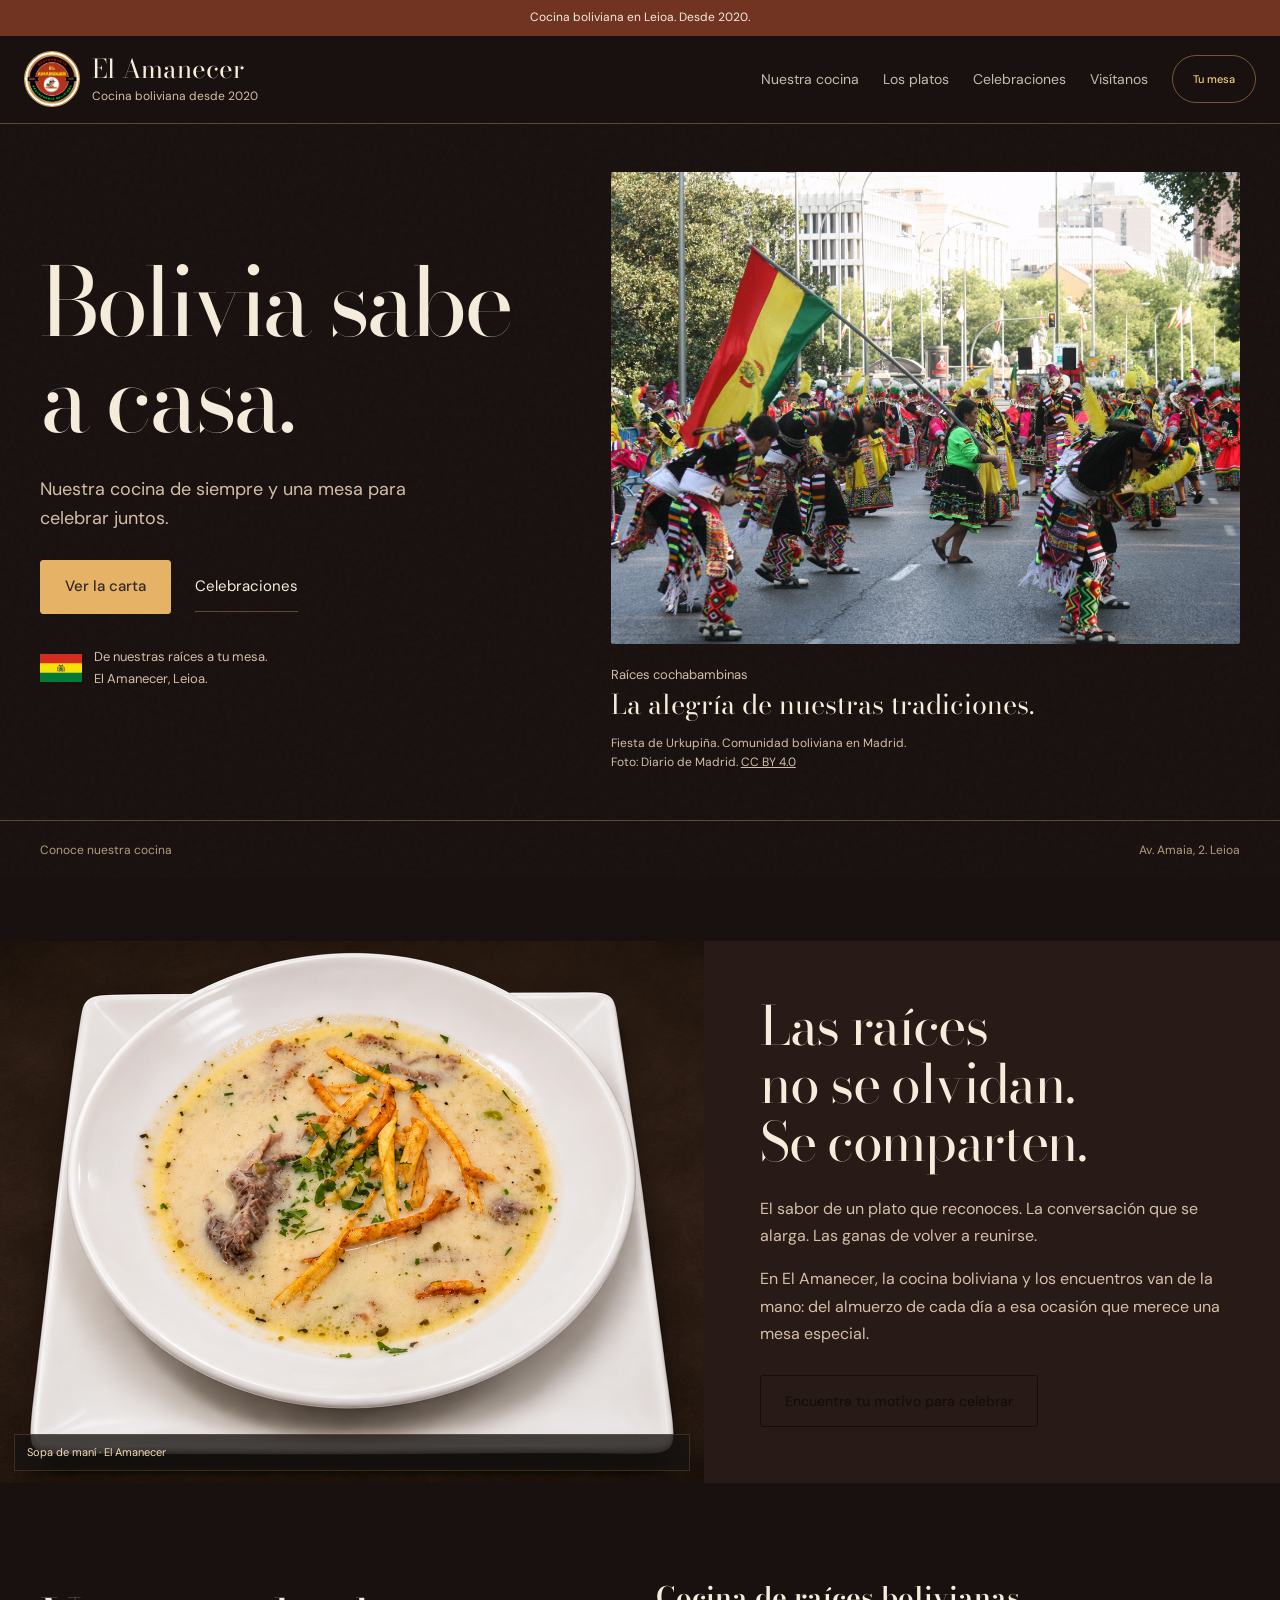
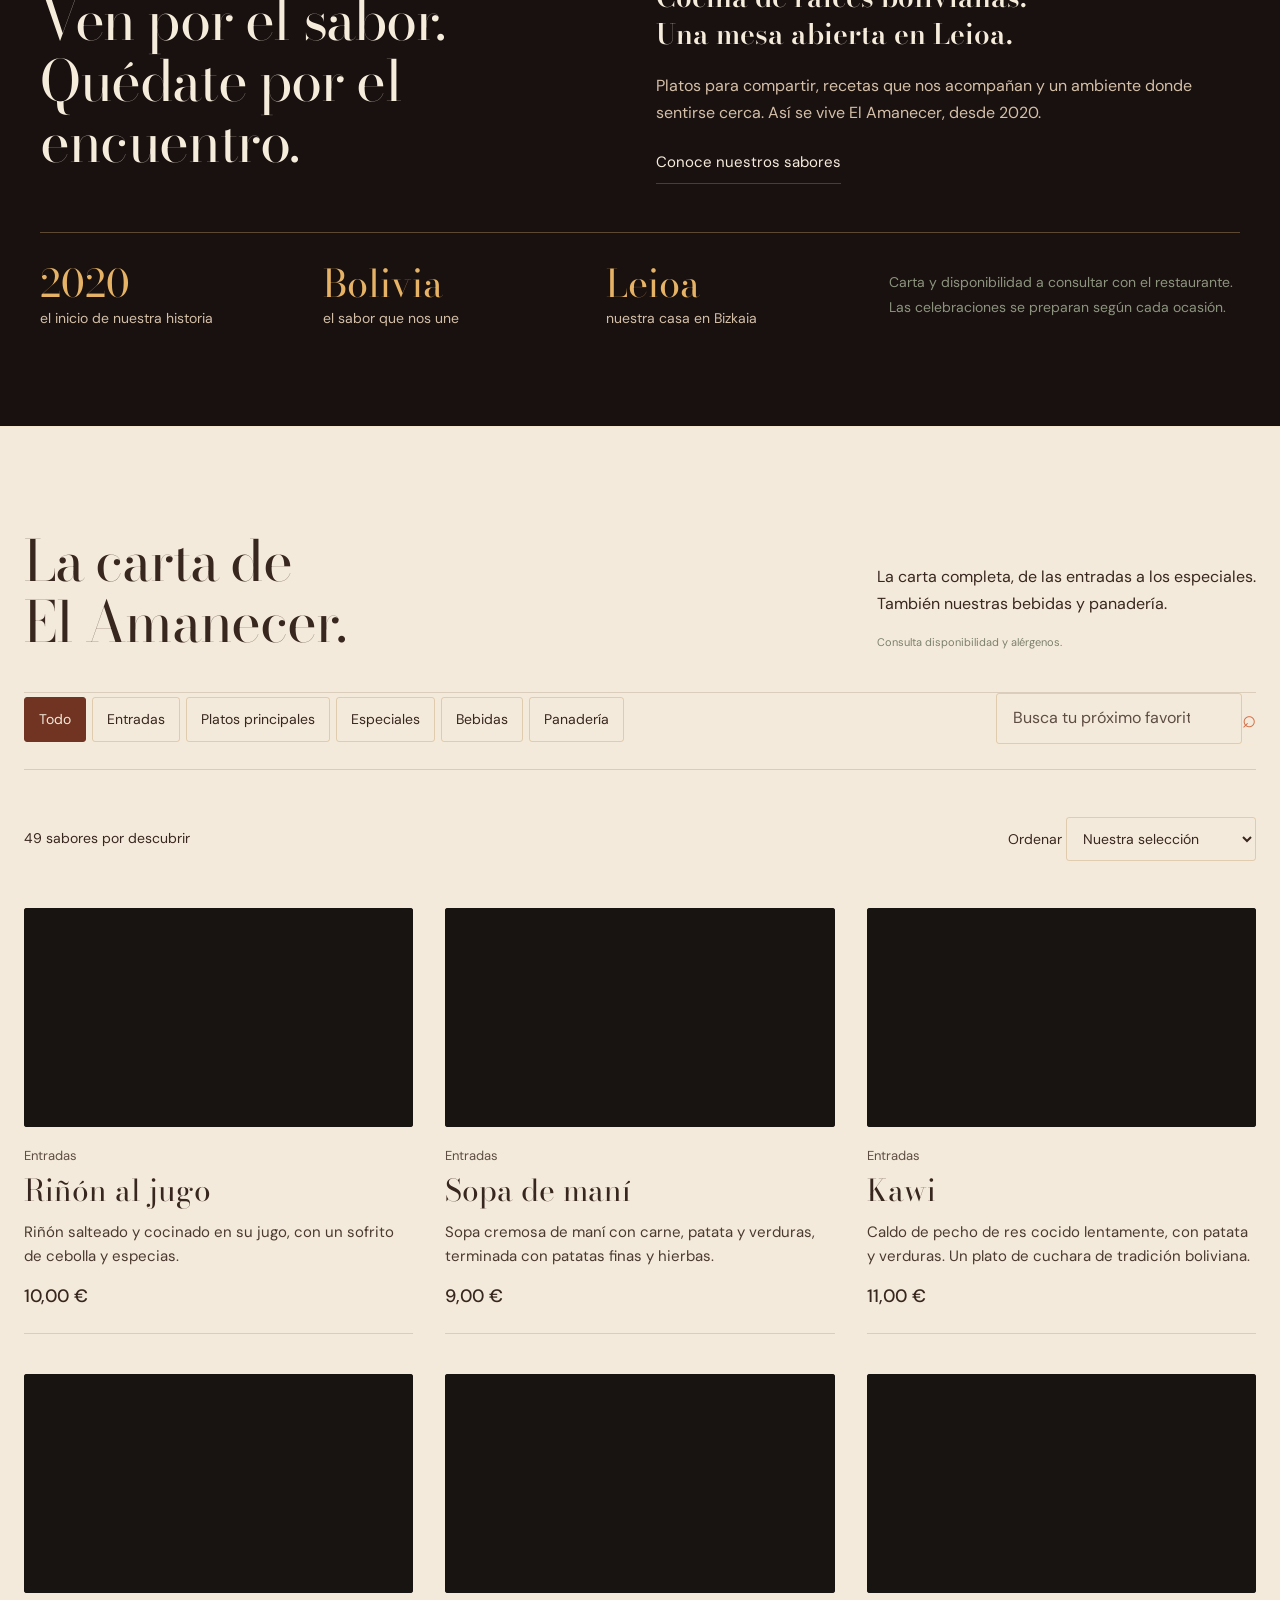
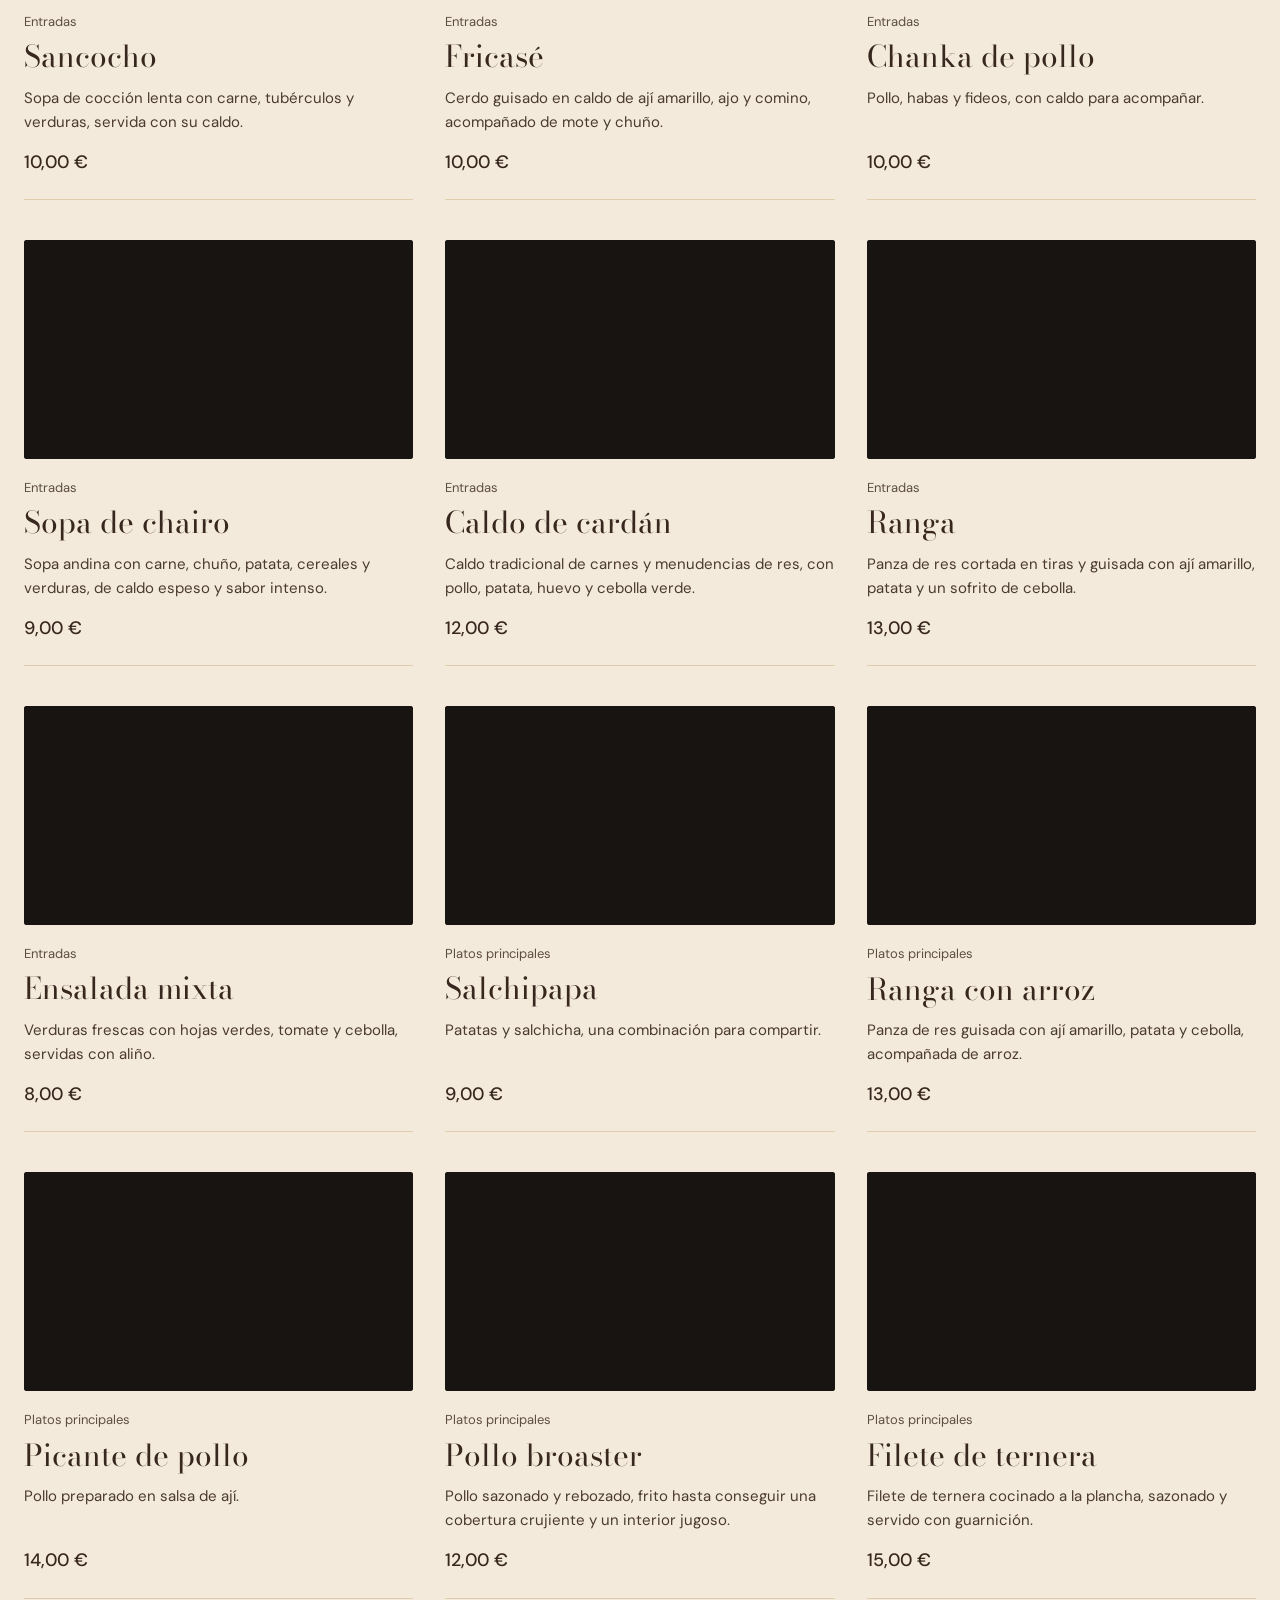
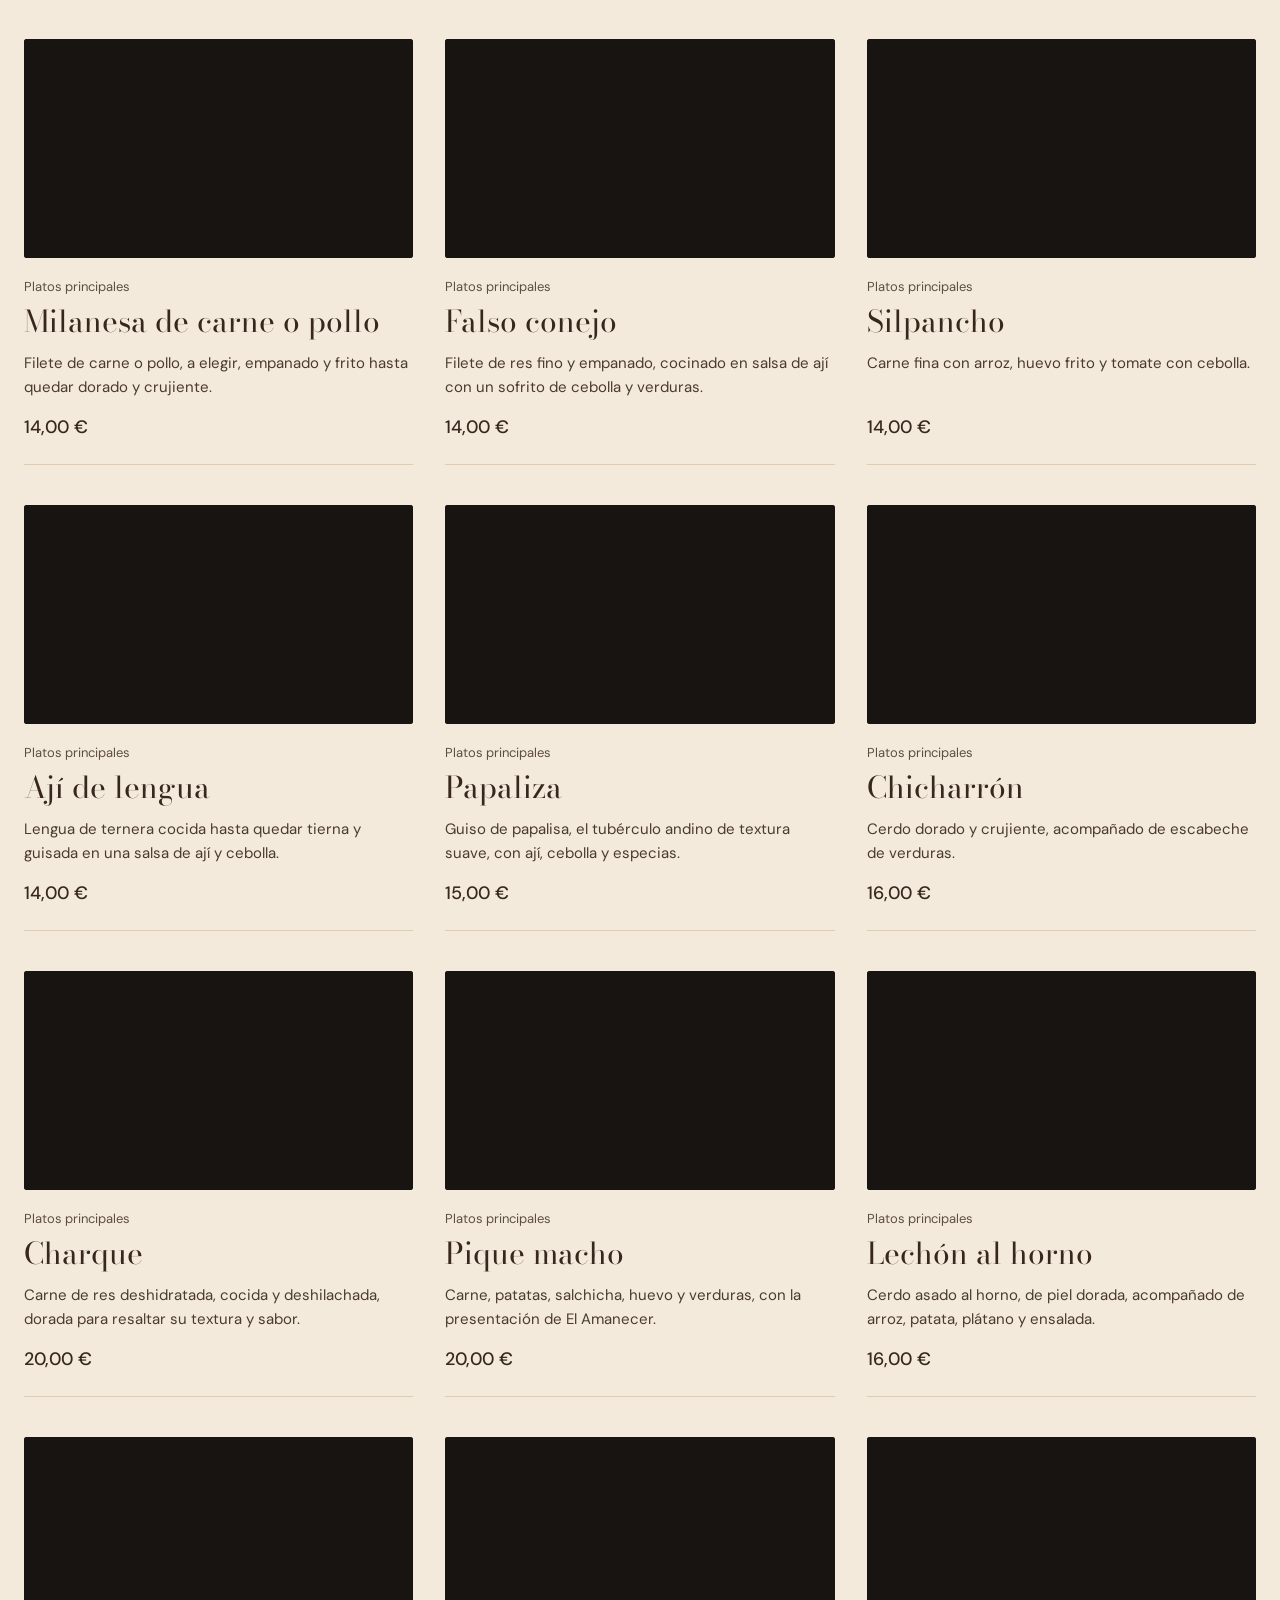
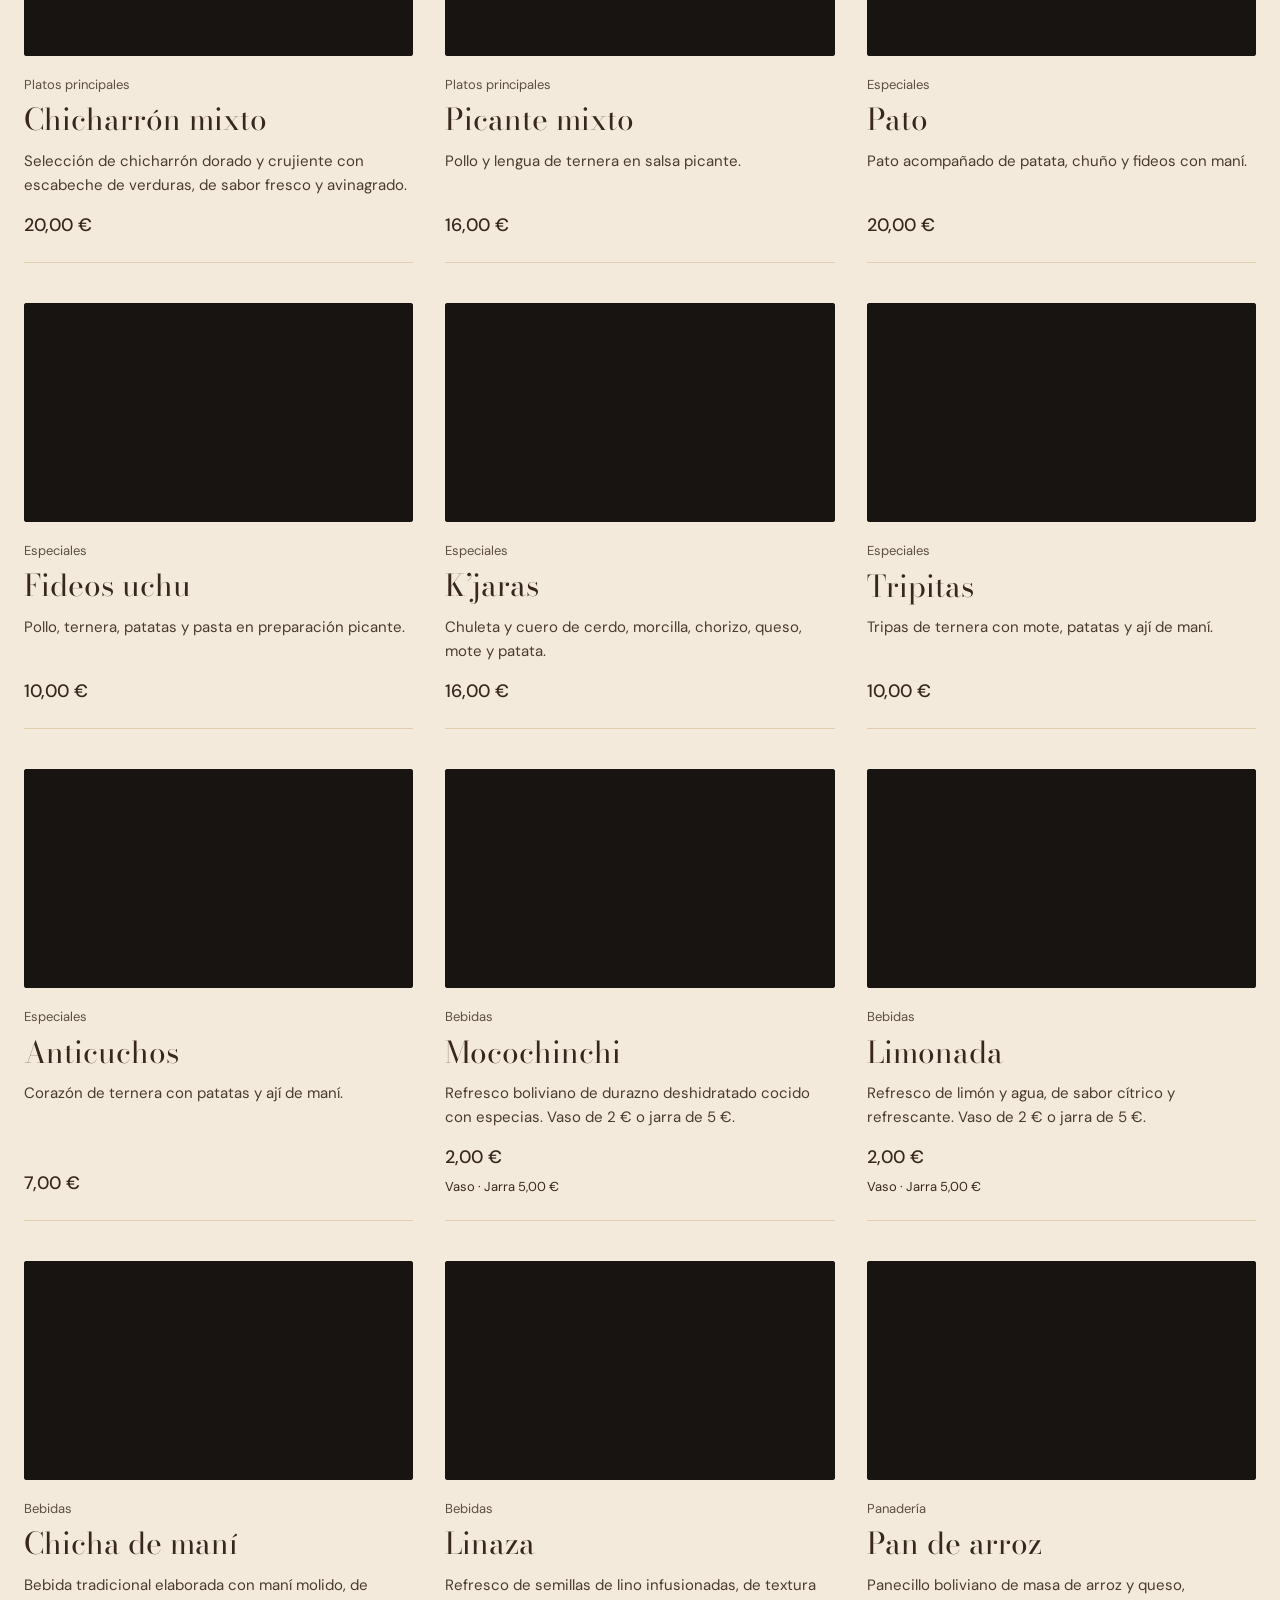
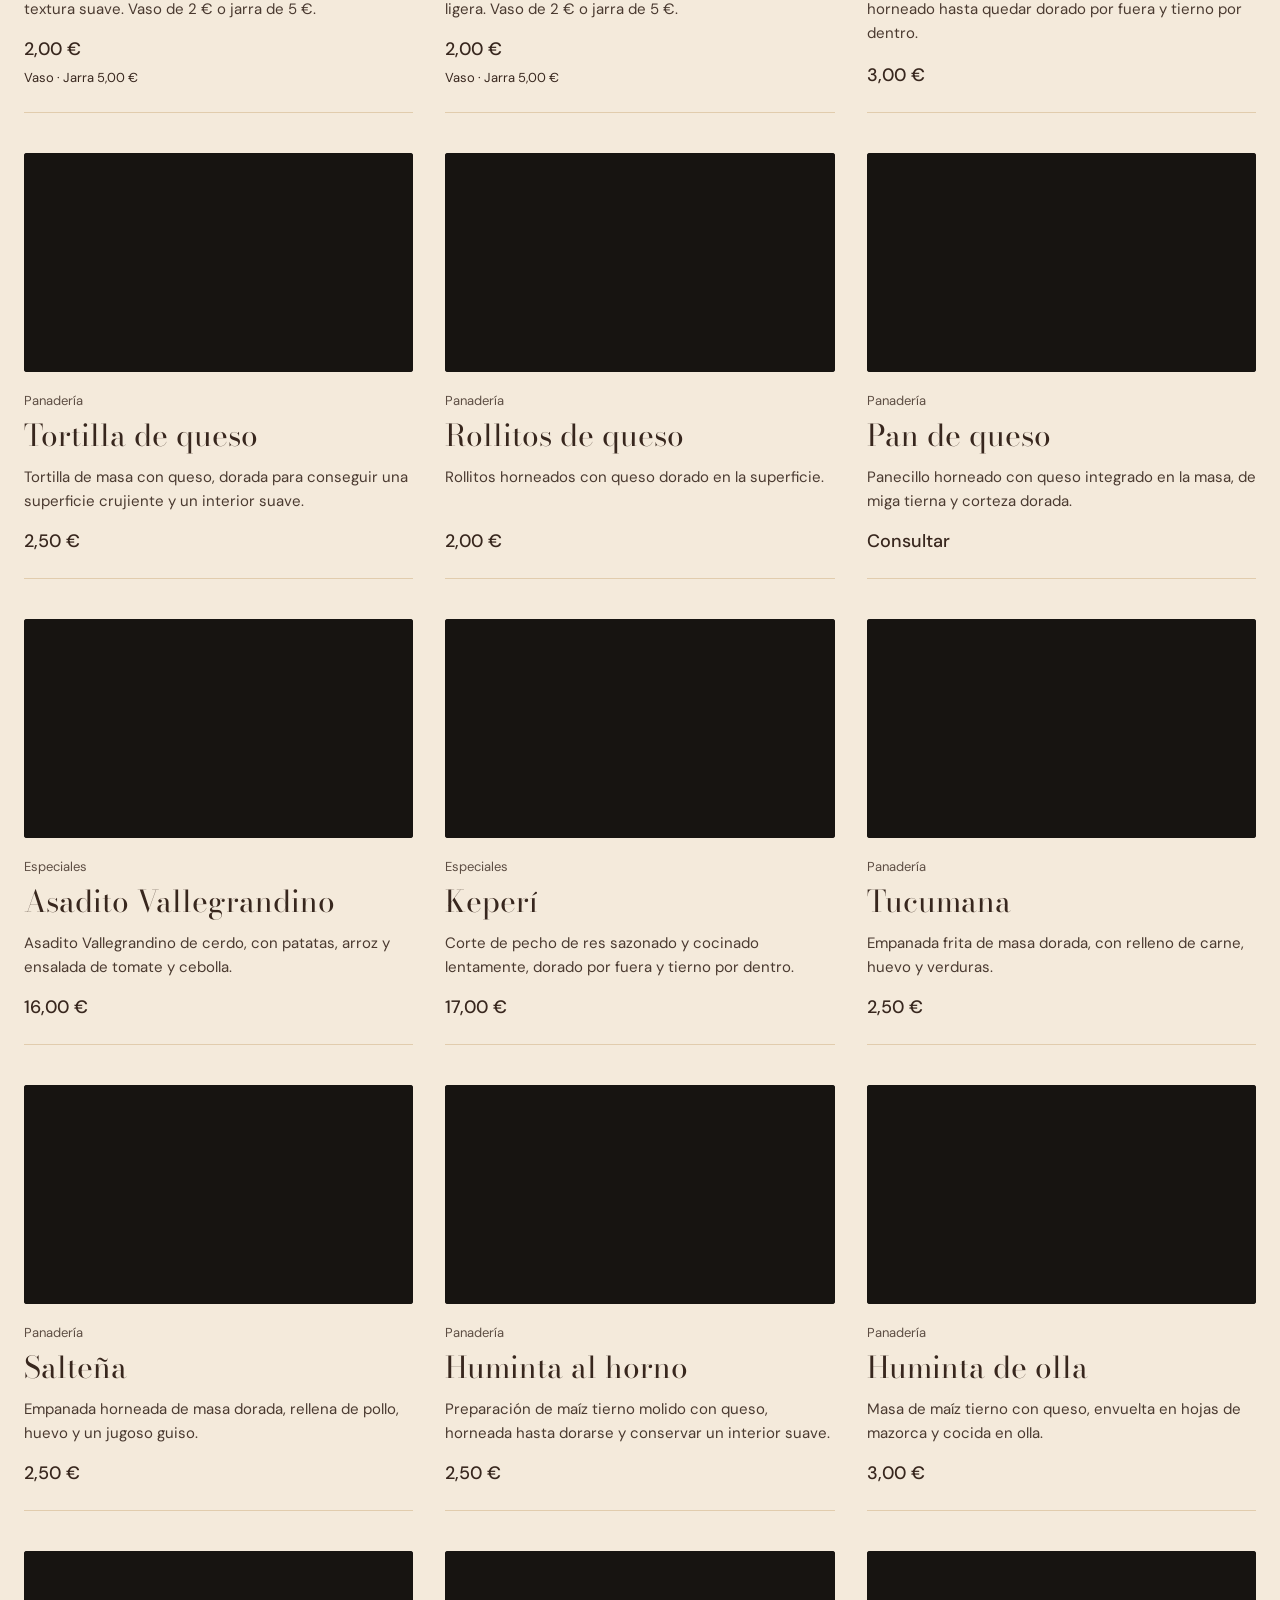
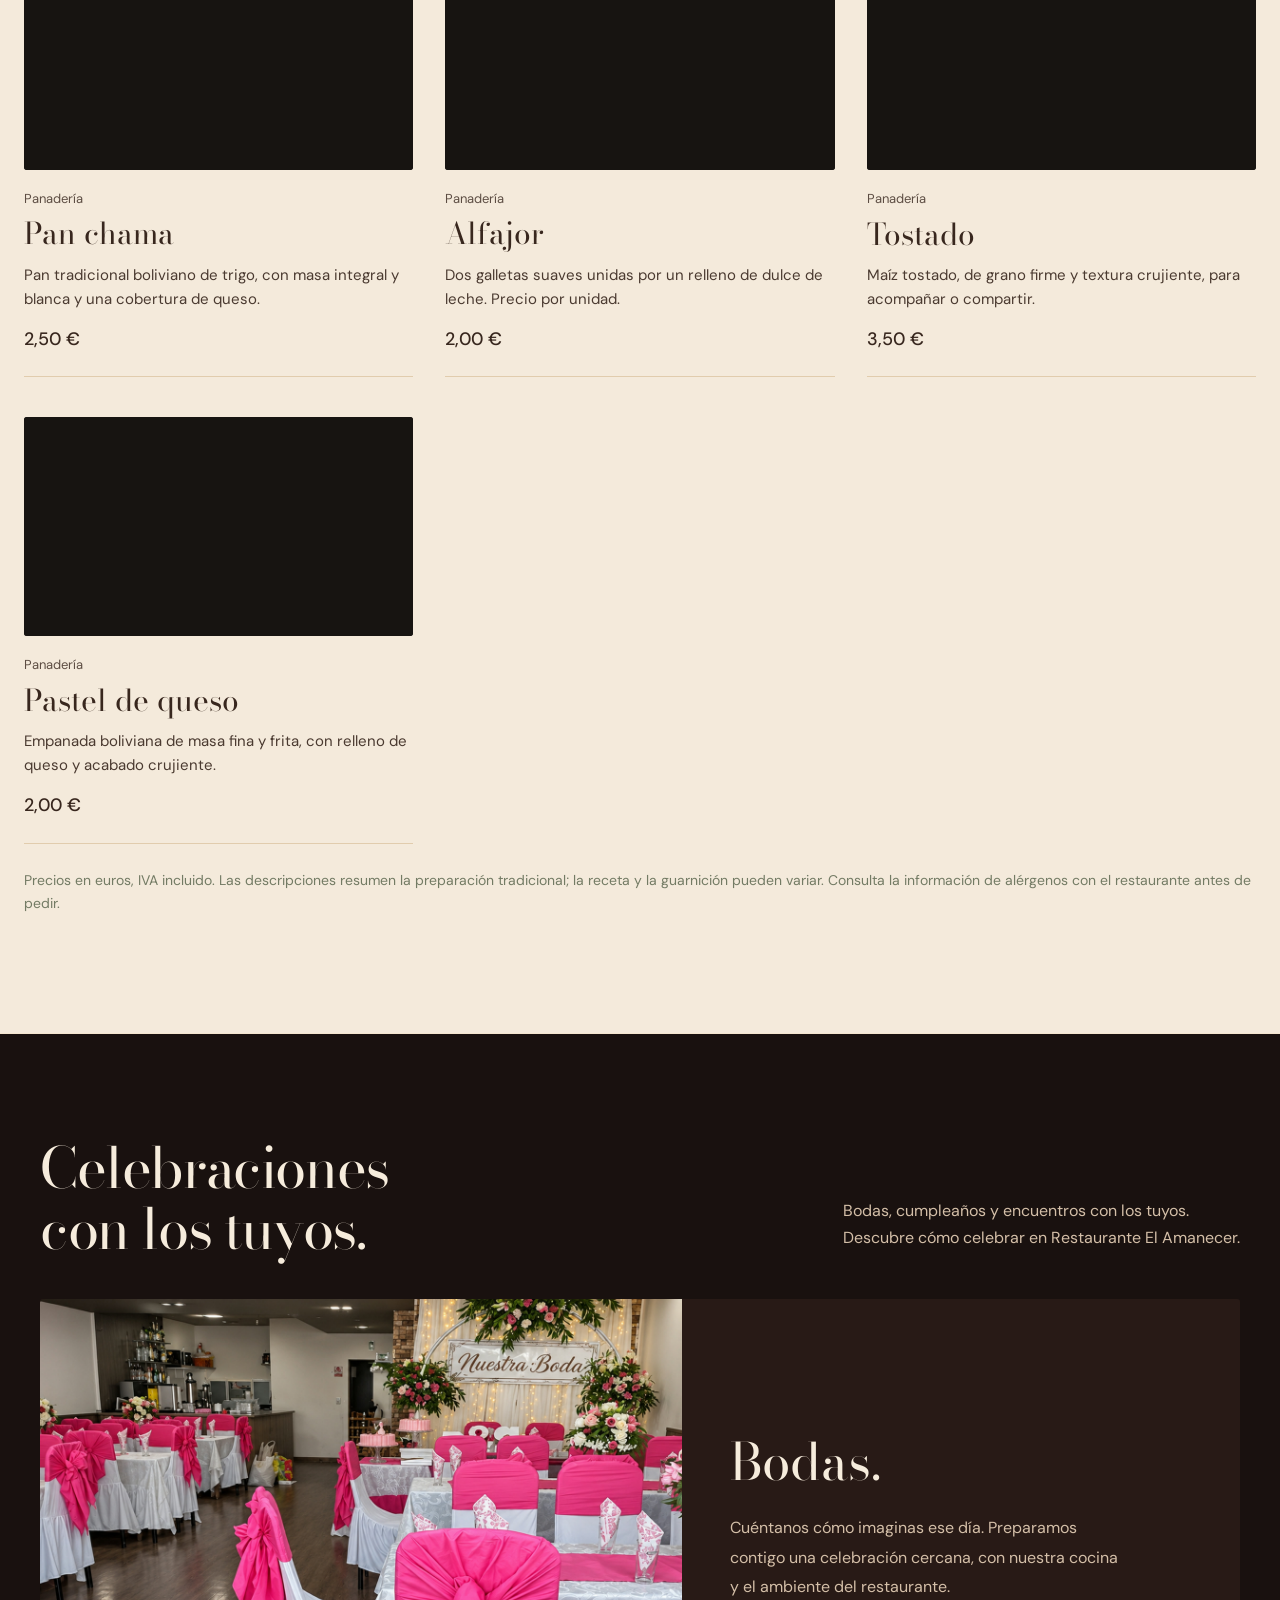
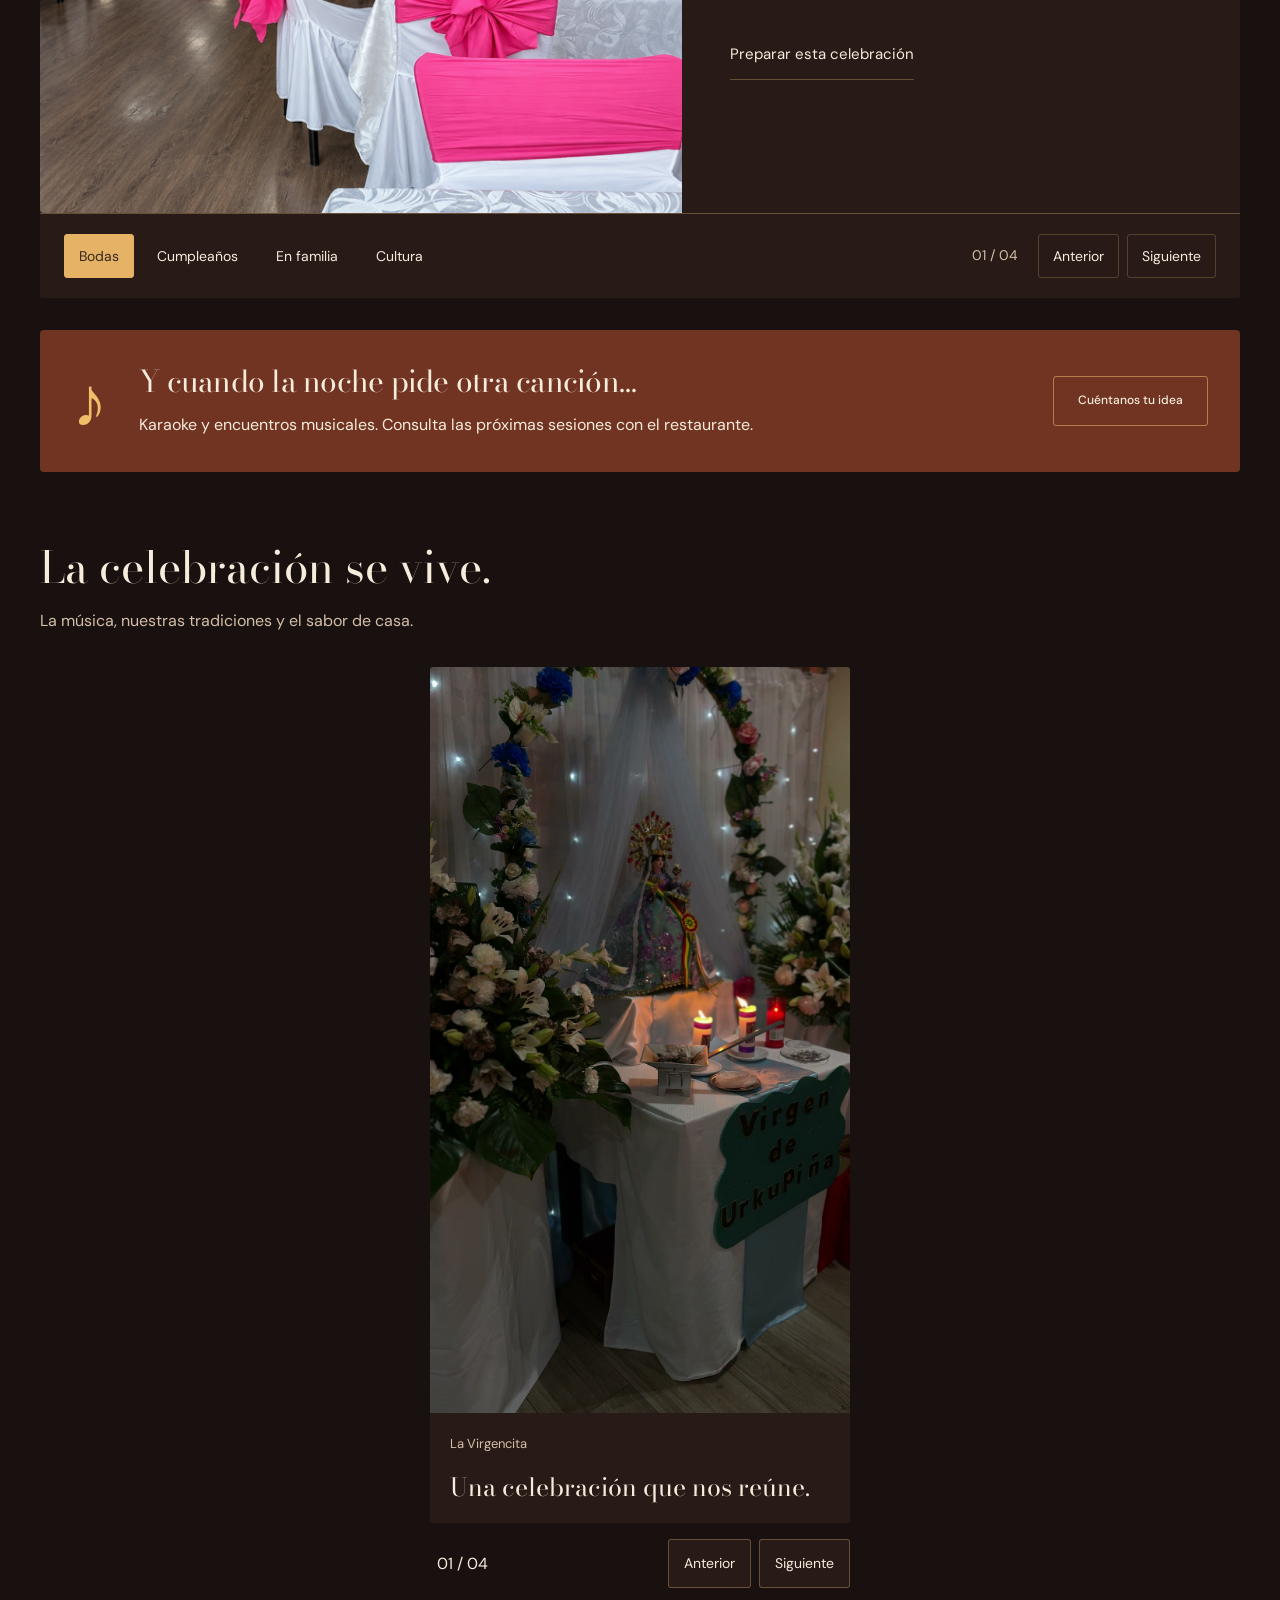
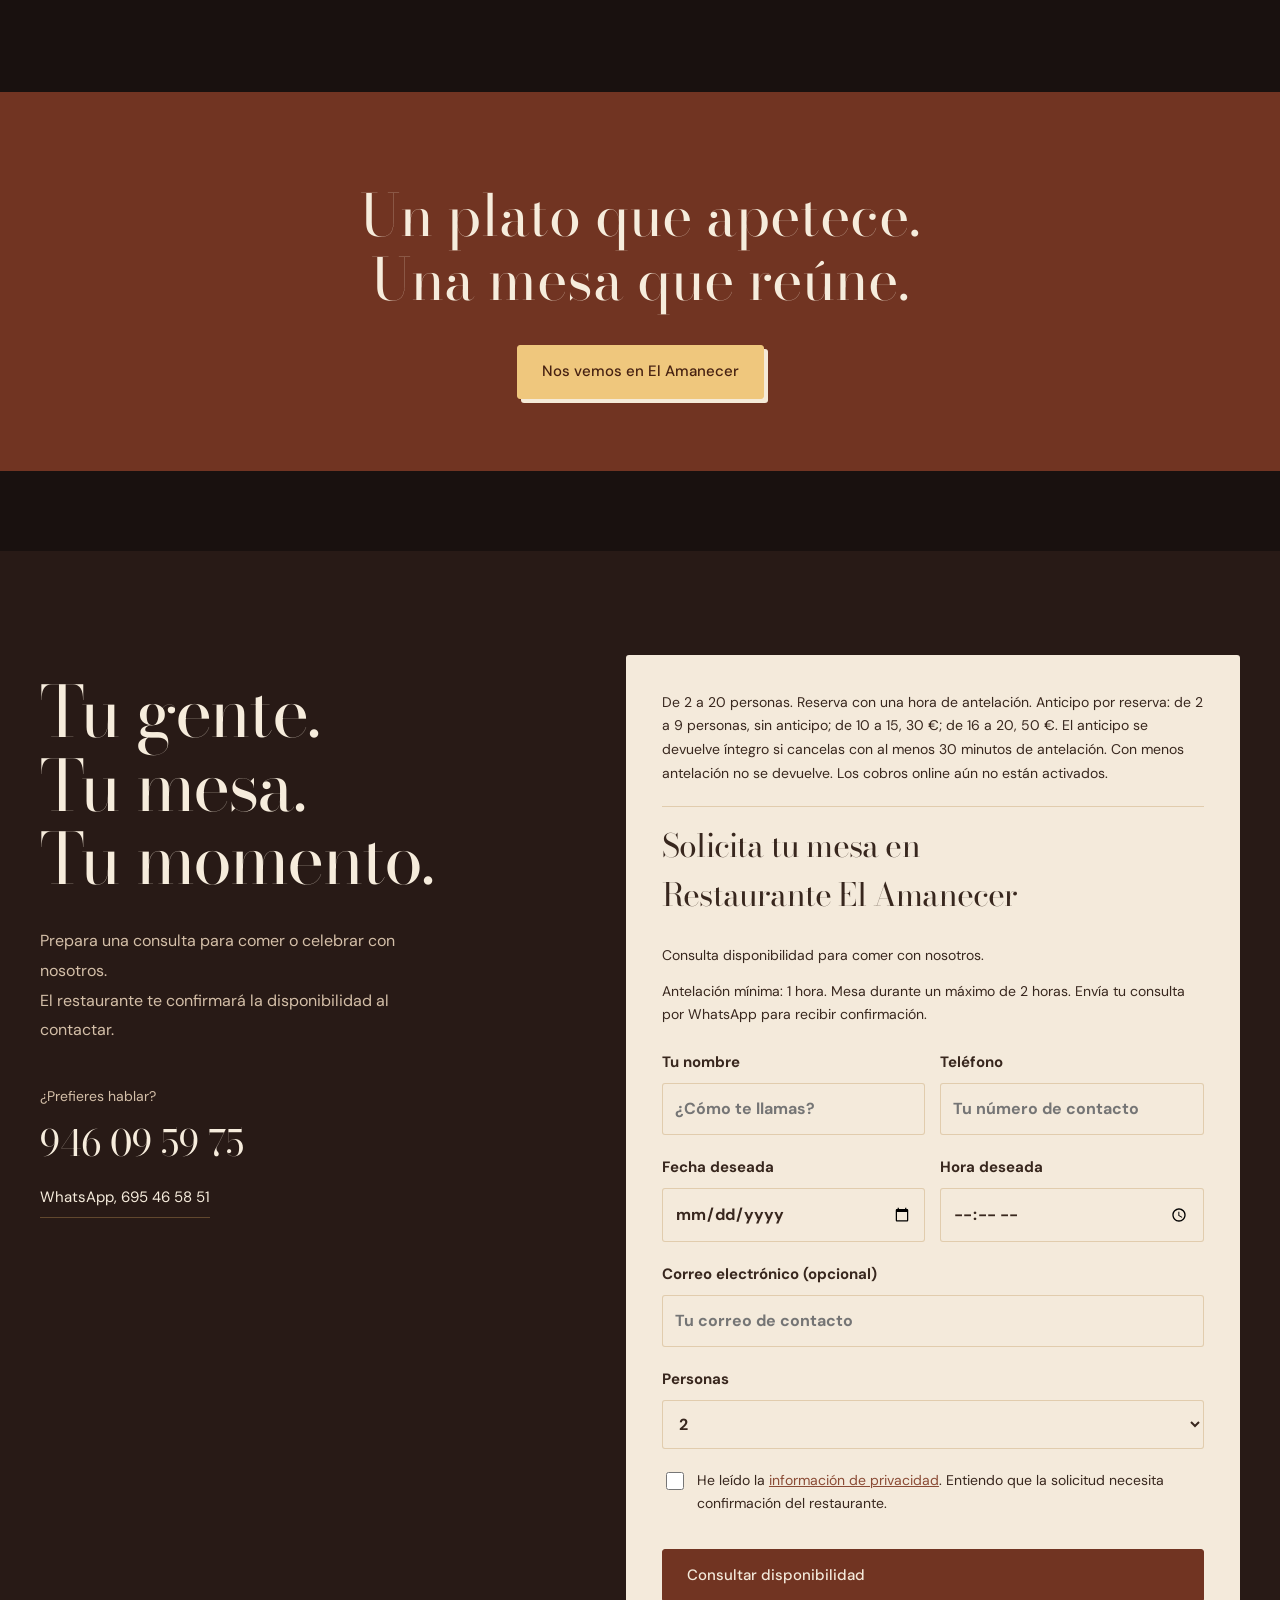
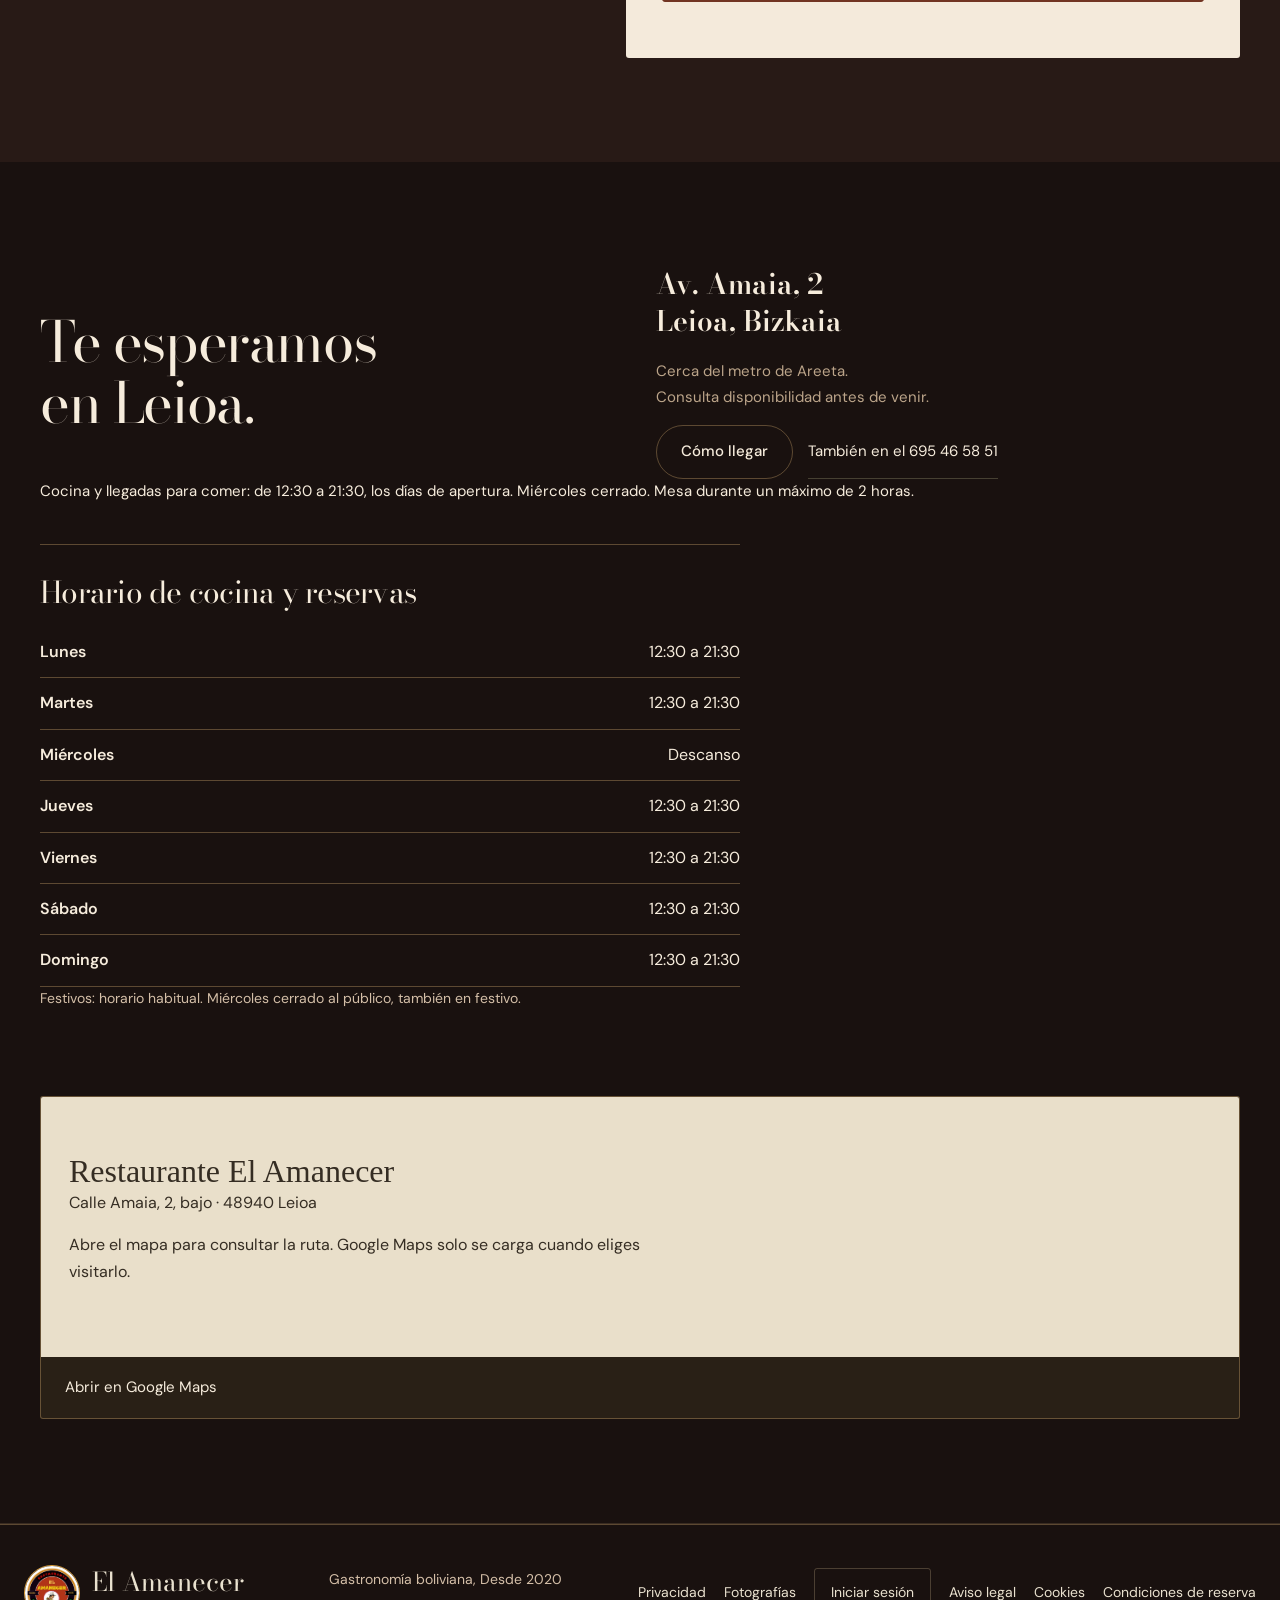
==== commit 12a8d1fb: "Complete menu descriptions, mobile layout, legal pages and steadier DJ footage" ====
--- a/index.html
+++ b/index.html
@@ -7,7 +7,7 @@
   <meta name="theme-color" content="#130e0c"><meta property="og:title" content="El Amanecer, Cocina boliviana y celebraciones"><meta property="og:description" content="Nuestra cocina de siempre y mil motivos para celebrar juntos. Av. Amaia 2, Leioa."><meta property="og:image" content="https://bar-reselamanecer.com/images/logo-amanecer.jpeg"><meta property="og:type" content="website">
   <link rel="preload" href="images/urkupina-real.webp" as="image">
   
-<link rel="stylesheet" href="hallmark.css?v=hallmark19b"><link rel="stylesheet" href="daily-menu.css?v=menu19"></head>
+<link rel="stylesheet" href="hallmark.css?v=hallmark19b"><link rel="stylesheet" href="daily-menu.css?v=menu19"><link rel="stylesheet" href="delivery.css?v=delivery19"></head>
 <body>
 <a class="skip" href="#carta">Saltar a la carta</a>
 <div class="notice">Cocina boliviana en Leioa. Desde 2020.</div>
@@ -17,13 +17,13 @@
 <div class="marquee" aria-hidden="true"><div>COCINA BOLIVIANA / SABOR DE CASA / UNA MESA PARA TODOS / KARAOKE / CELEBRACIONES / EL AMANECER / COCINA BOLIVIANA / SABOR DE CASA / UNA MESA PARA TODOS / KARAOKE / CELEBRACIONES / EL AMANECER / </div></div>
 <section class="country-story" aria-labelledby="country-title"><div class="country-art" role="img" aria-label="Plato de cocina boliviana de El Amanecer"><span class="photo-caption">Nuestra cocina. Nuestras raíces.</span></div><div class="country-copy"><h2 id="country-title">Las raíces<br>no se olvidan.<br>Se comparten.</h2><p>El sabor de un plato que reconoces. La conversación que se alarga. Las ganas de volver a reunirse.</p><p>En El Amanecer, la cocina boliviana y los encuentros van de la mano: del almuerzo de cada día a esa ocasión que merece una mesa especial.</p><a class="outline" href="#eventos">Encuentra tu motivo para celebrar </a></div></section>
 <section id="casa" class="intro section"><div class="intro-grid"><h2>Ven por el sabor.<br>Quédate por el encuentro.</h2><div><p class="lead">Cocina de raíces bolivianas.<br>Una mesa abierta en Leioa.</p><p>Platos para compartir, recetas que nos acompañan y un ambiente donde sentirse cerca. Así se vive El Amanecer, desde 2020.</p><a class="text-link" href="#carta">Conoce nuestros sabores </a></div></div><div class="facts"><span><b>2020</b> el inicio de nuestra historia</span><span><b>Bolivia</b> el sabor que nos une</span><span><b>Leioa</b> nuestra casa en Bizkaia</span><span class="facts-note">Carta y disponibilidad a consultar con el restaurante. Las celebraciones se preparan según cada ocasión.</span></div></section>
-<section id="carta" class="section catalog"><div class="section-head"><div><h2>La carta de<br>El Amanecer.</h2></div><p>La carta completa, de las entradas a los especiales.<br>También nuestras bebidas y panadería.<br><small>Consulta disponibilidad y alérgenos.</small></p></div><div class="tools"><div id="filters" aria-label="Filtrar por categoría"></div><label class="search-label"><span class="sr-only">Buscar plato</span><input id="search" type="search" placeholder="Busca tu próximo favorito…"><span aria-hidden="true">⌕</span></label></div><div class="catalog-meta"><p id="count" aria-live="polite">Preparando la carta…</p><label>Ordenar <select id="sort"><option value="default">Nuestra selección</option><option value="name">Nombre</option><option value="price-asc">Precio: menor a mayor</option><option value="price-desc">Precio: mayor a menor</option></select></label></div><div id="products" class="grid"></div><div id="empty" hidden><h3>No encontramos ese sabor.</h3><p>Prueba otro nombre o cambia de categoría.</p><button id="reset" type="button" class="outline">Ver todos los platos</button></div><p class="fine">Consulta disponibilidad, ingredientes y alérgenos con el restaurante.</p></section>
-<section id="daily-menu" class="section daily-menu" hidden aria-labelledby="daily-title"><div class="section-head"><div><h2 id="daily-title">Menú del día</h2><p id="daily-date"></p></div><div><p id="daily-description"></p><strong id="daily-price"></strong></div></div><div id="daily-products" class="daily-products"></div></section><section id="eventos" class="section events" aria-labelledby="events-title"><div class="section-head"><div><h2 id="events-title">Celebraciones<br>con los tuyos.</h2></div><p>Bodas, cumpleaños y encuentros con los tuyos.<br>Descubre cómo celebrar en Restaurante El Amanecer.</p></div><div class="services-showcase" role="region" aria-roledescription="carrusel" aria-label="Servicios para celebraciones"><div class="event-grid"><article class="event-card"><img src="media/eventos-boda.jpg" width="1200" height="900" loading="lazy" alt="Salón de El Amanecer preparado para una boda, con decoración rosa y blanca"><div><h3>Bodas.</h3><p>Cuéntanos cómo imaginas ese día. Preparamos contigo una celebración cercana, con nuestra cocina y el ambiente del restaurante.</p><a class="service-enquiry" href="https://wa.me/34695465851?text=Hola%2C%20quiero%20consultar%20una%20celebraci%C3%B3n%20en%20Restaurante%20El%20Amanecer" target="_blank" rel="noopener">Preparar esta celebración </a></div></article><article class="event-card"><img src="media/eventos-cumple.jpg" width="1200" height="900" loading="lazy" alt="El salón preparado para un cumpleaños con decoración azul y dorada"><div><h3>Cumpleaños y fiestas.</h3><p>Una mesa para tu gente y una ocasión para brindar. Consulta las opciones de comida y preparación del salón.</p><a class="service-enquiry" href="https://wa.me/34695465851?text=Hola%2C%20quiero%20consultar%20una%20celebraci%C3%B3n%20en%20Restaurante%20El%20Amanecer" target="_blank" rel="noopener">Preparar esta celebración </a></div></article><article class="event-card"><img src="media/eventos-celebracion.jpg" width="1200" height="900" loading="lazy" alt="Salón de El Amanecer decorado para un evento social"><div><h3>Comidas y encuentros familiares.</h3><p>Almuerzos, reuniones y encuentros que merecen tiempo. Reúne a los tuyos alrededor de los sabores de casa.</p><a class="service-enquiry" href="https://wa.me/34695465851?text=Hola%2C%20quiero%20consultar%20una%20celebraci%C3%B3n%20en%20Restaurante%20El%20Amanecer" target="_blank" rel="noopener">Preparar esta celebración </a></div></article><article class="event-card"><img src="media/virgencita-altar.jpg" width="1080" height="1920" loading="lazy" alt="Altar real de la Virgen en una celebración en El Amanecer"><div><h3>Celebraciones con raíces.</h3><p>Un lugar para reunirnos alrededor de nuestras tradiciones, compartir la mesa y celebrar lo que nos une.</p><a class="service-enquiry" href="https://wa.me/34695465851?text=Hola%2C%20quiero%20consultar%20una%20celebraci%C3%B3n%20en%20Restaurante%20El%20Amanecer" target="_blank" rel="noopener">Preparar esta celebración </a></div></article></div><div class="service-navigation"><div class="service-tabs" role="group" aria-label="Elegir tipo de celebración"><button type="button" data-service="0" aria-pressed="true">Bodas</button><button type="button" data-service="1" aria-pressed="false">Cumpleaños</button><button type="button" data-service="2" aria-pressed="false">En familia</button><button type="button" data-service="3" aria-pressed="false">Cultura</button></div><div class="service-arrows"><span class="service-position" aria-live="polite">01 / 04</span><button type="button" class="service-prev" aria-label="Servicio anterior"> <span>Anterior</span></button><button type="button" class="service-next" aria-label="Siguiente servicio"><span>Siguiente</span> </button></div></div></div><div class="karaoke-banner"><span aria-hidden="true">♪</span><div><h3>Y cuando la noche pide otra canción…</h3><p>Karaoke y encuentros musicales. Consulta las próximas sesiones con el restaurante.</p></div><a class="outline" href="https://wa.me/34695465851?text=Hola%2C%20quiero%20consultar%20un%20evento%20en%20El%20Amanecer" target="_blank" rel="noopener">Cuéntanos tu idea </a></div><div class="videos-heading"><h3>La celebración se vive.</h3><p>La música, nuestras tradiciones y el sabor de casa.</p></div><div class="media-rotation video-rotation" role="region" aria-label="Vídeos de El Amanecer"><div class="gallery-stage virgencita-gallery"><figure data-media-slot="event-altar"><video muted playsinline preload="metadata" disablepictureinpicture poster="media/virgencita-altar.jpg" aria-label="Una celebración que nos reúne."><source src="media/virgencita-altar-cinematic.mp4" type="video/mp4"></video><figcaption><span>La Virgencita</span><b>Una celebración que nos reúne.</b></figcaption></figure><figure data-media-slot="event-musica"><video muted playsinline preload="metadata" disablepictureinpicture poster="media/virgencita-musica.jpg" aria-label="Momentos para compartir."><source src="media/virgencita-musica-cinematic.mp4" type="video/mp4"></video><figcaption><span>La música</span><b>Momentos para compartir.</b></figcaption></figure><figure data-media-slot="event-detalle"><video muted playsinline preload="metadata" disablepictureinpicture poster="media/virgencita-detalle.jpg" aria-label="Nuestra casa, de celebración."><source src="media/virgencita-detalle-cinematic.mp4" type="video/mp4"></video><figcaption><span>El ambiente</span><b>Nuestra casa, de celebración.</b></figcaption></figure><figure data-media-slot="kitchen-asadito"><video muted playsinline preload="metadata" disablepictureinpicture poster="media/cocina-asadito-poster.jpg" aria-label="Al fuego, como en casa."><source src="media/cocina-asadito-cinematic.mp4" type="video/mp4"></video><figcaption><span>En nuestra cocina</span><b>Al fuego, como en casa.</b></figcaption></figure></div><div class="gallery-navigation"><span class="gallery-counter" aria-live="polite">01 / 04</span><div><button class="gallery-prev" type="button" aria-label="Vídeo anterior"> Anterior</button><button class="gallery-next" type="button" aria-label="Siguiente vídeo">Siguiente </button></div></div></div></section>
+<section id="carta" class="section catalog"><div class="section-head"><div><h2>La carta de<br>El Amanecer.</h2></div><p>La carta completa, de las entradas a los especiales.<br>También nuestras bebidas y panadería.<br><small>Consulta disponibilidad y alérgenos.</small></p></div><div class="tools"><div id="filters" aria-label="Filtrar por categoría"></div><label class="search-label"><span class="sr-only">Buscar plato</span><input id="search" type="search" placeholder="Busca tu próximo favorito…"><span aria-hidden="true">⌕</span></label></div><div class="catalog-meta"><p id="count" aria-live="polite">Preparando la carta…</p><label>Ordenar <select id="sort"><option value="default">Nuestra selección</option><option value="name">Nombre</option><option value="price-asc">Precio: menor a mayor</option><option value="price-desc">Precio: mayor a menor</option></select></label></div><div id="products" class="grid"></div><div id="empty" hidden><h3>No encontramos ese sabor.</h3><p>Prueba otro nombre o cambia de categoría.</p><button id="reset" type="button" class="outline">Ver todos los platos</button></div><p class="fine">Precios en euros, IVA incluido. Las descripciones resumen la preparación tradicional; la receta y la guarnición pueden variar. Consulta la información de alérgenos con el restaurante antes de pedir.</p></section>
+<section id="daily-menu" class="section daily-menu" hidden aria-labelledby="daily-title"><div class="section-head"><div><h2 id="daily-title">Menú del día</h2><p id="daily-date"></p></div><div><p id="daily-description"></p><strong id="daily-price"></strong></div></div><div id="daily-products" class="daily-products"></div></section><section id="eventos" class="section events" aria-labelledby="events-title"><div class="section-head"><div><h2 id="events-title">Celebraciones<br>con los tuyos.</h2></div><p>Bodas, cumpleaños y encuentros con los tuyos.<br>Descubre cómo celebrar en Restaurante El Amanecer.</p></div><div class="services-showcase" role="region" aria-roledescription="carrusel" aria-label="Servicios para celebraciones"><div class="event-grid"><article class="event-card"><img src="media/eventos-boda.jpg" width="1200" height="900" loading="lazy" alt="Salón de El Amanecer preparado para una boda, con decoración rosa y blanca"><div><h3>Bodas.</h3><p>Cuéntanos cómo imaginas ese día. Preparamos contigo una celebración cercana, con nuestra cocina y el ambiente del restaurante.</p><a class="service-enquiry" href="https://wa.me/34695465851?text=Hola%2C%20quiero%20consultar%20una%20celebraci%C3%B3n%20en%20Restaurante%20El%20Amanecer" target="_blank" rel="noopener">Preparar esta celebración </a></div></article><article class="event-card"><img src="media/eventos-cumple.jpg" width="1200" height="900" loading="lazy" alt="El salón preparado para un cumpleaños con decoración azul y dorada"><div><h3>Cumpleaños y fiestas.</h3><p>Una mesa para tu gente y una ocasión para brindar. Consulta las opciones de comida y preparación del salón.</p><a class="service-enquiry" href="https://wa.me/34695465851?text=Hola%2C%20quiero%20consultar%20una%20celebraci%C3%B3n%20en%20Restaurante%20El%20Amanecer" target="_blank" rel="noopener">Preparar esta celebración </a></div></article><article class="event-card"><img src="media/eventos-celebracion.jpg" width="1200" height="900" loading="lazy" alt="Salón de El Amanecer decorado para un evento social"><div><h3>Comidas y encuentros familiares.</h3><p>Almuerzos, reuniones y encuentros que merecen tiempo. Reúne a los tuyos alrededor de los sabores de casa.</p><a class="service-enquiry" href="https://wa.me/34695465851?text=Hola%2C%20quiero%20consultar%20una%20celebraci%C3%B3n%20en%20Restaurante%20El%20Amanecer" target="_blank" rel="noopener">Preparar esta celebración </a></div></article><article class="event-card"><img src="media/virgencita-altar.jpg" width="1080" height="1920" loading="lazy" alt="Altar real de la Virgen en una celebración en El Amanecer"><div><h3>Celebraciones con raíces.</h3><p>Un lugar para reunirnos alrededor de nuestras tradiciones, compartir la mesa y celebrar lo que nos une.</p><a class="service-enquiry" href="https://wa.me/34695465851?text=Hola%2C%20quiero%20consultar%20una%20celebraci%C3%B3n%20en%20Restaurante%20El%20Amanecer" target="_blank" rel="noopener">Preparar esta celebración </a></div></article></div><div class="service-navigation"><div class="service-tabs" role="group" aria-label="Elegir tipo de celebración"><button type="button" data-service="0" aria-pressed="true">Bodas</button><button type="button" data-service="1" aria-pressed="false">Cumpleaños</button><button type="button" data-service="2" aria-pressed="false">En familia</button><button type="button" data-service="3" aria-pressed="false">Cultura</button></div><div class="service-arrows"><span class="service-position" aria-live="polite">01 / 04</span><button type="button" class="service-prev" aria-label="Servicio anterior"> <span>Anterior</span></button><button type="button" class="service-next" aria-label="Siguiente servicio"><span>Siguiente</span> </button></div></div></div><div class="karaoke-banner"><span aria-hidden="true">♪</span><div><h3>Y cuando la noche pide otra canción…</h3><p>Karaoke y encuentros musicales. Consulta las próximas sesiones con el restaurante.</p></div><a class="outline" href="https://wa.me/34695465851?text=Hola%2C%20quiero%20consultar%20un%20evento%20en%20El%20Amanecer" target="_blank" rel="noopener">Cuéntanos tu idea </a></div><div class="videos-heading"><h3>La celebración se vive.</h3><p>La música, nuestras tradiciones y el sabor de casa.</p></div><div class="media-rotation video-rotation" role="region" aria-label="Vídeos de El Amanecer"><div class="gallery-stage virgencita-gallery"><figure data-media-slot="event-altar"><video muted playsinline preload="metadata" disablepictureinpicture poster="media/virgencita-altar.jpg" aria-label="Una celebración que nos reúne."><source src="media/virgencita-altar-cinematic.mp4" type="video/mp4"></video><figcaption><span>La Virgencita</span><b>Una celebración que nos reúne.</b></figcaption></figure><figure data-media-slot="event-musica"><video muted playsinline preload="metadata" disablepictureinpicture poster="media/virgencita-musica.jpg" aria-label="Momentos para compartir."><source src="media/virgencita-musica-cinematic.mp4" type="video/mp4"></video><figcaption><span>La música</span><b>Momentos para compartir.</b></figcaption></figure><figure data-media-slot="event-detalle"><video muted playsinline preload="metadata" disablepictureinpicture poster="media/virgencita-detalle.jpg" aria-label="Nuestra casa, de celebración."><source src="media/virgencita-dj-steady.mp4" type="video/mp4"></video><figcaption><span>El ambiente</span><b>Nuestra casa, de celebración.</b></figcaption></figure><figure data-media-slot="kitchen-asadito"><video muted playsinline preload="metadata" disablepictureinpicture poster="media/cocina-asadito-poster.jpg" aria-label="Al fuego, como en casa."><source src="media/cocina-asadito-cinematic.mp4" type="video/mp4"></video><figcaption><span>En nuestra cocina</span><b>Al fuego, como en casa.</b></figcaption></figure></div><div class="gallery-navigation"><span class="gallery-counter" aria-live="polite">01 / 04</span><div><button class="gallery-prev" type="button" aria-label="Vídeo anterior"> Anterior</button><button class="gallery-next" type="button" aria-label="Siguiente vídeo">Siguiente </button></div></div></div></section>
 <section class="quote-band"><h2>Un plato que apetece.<br>Una mesa que reúne.</h2><a href="#reservas" class="button">Nos vemos en El Amanecer </a></section>
-<section id="reservas" class="section booking"><div><h2>Tu gente.<br>Tu mesa.<br>Tu momento.</h2><p>Prepara una consulta para comer o celebrar con nosotros.<br>El restaurante te confirmará la disponibilidad al contactar.</p><div class="booking-contact"><span>¿Prefieres hablar?</span><a href="tel:+34946095975">946 09 59 75 </a><a class="booking-whatsapp" href="https://wa.me/34695465851" target="_blank" rel="noopener">WhatsApp, 695 46 58 51 </a></div></div><form id="booking"><p class="booking-policy-summary">De 2 a 20 personas. Reserva con una hora de antelación. Anticipo por reserva: de 2 a 9 personas, sin anticipo; de 10 a 15, 30 €; de 16 a 20, 50 €. El anticipo se devuelve íntegro si cancelas con al menos 30 minutos de antelación. Con menos antelación no se devuelve. Los cobros online aún no están activados.</p><h3>Solicita tu mesa en Restaurante El Amanecer</h3><p class="fine">Demo local: utiliza datos ficticios para probar el formulario.</p><p id="booking-mode">Antelación mínima: 1 hora. La prueba se guarda solo en este navegador. Después puedes abrir WhatsApp para enviar tu consulta al restaurante.</p><div class="pair"><label>Tu nombre<input name="name" required maxlength="80" autocomplete="given-name" placeholder="¿Cómo te llamas?"></label><label>Teléfono<input name="phone" required maxlength="24" type="tel" autocomplete="tel" pattern="[+0-9 ()-]{7,24}" placeholder="Tu número de contacto"></label></div><div class="pair"><label>Fecha deseada<input type="date" name="date" required></label><label>Hora deseada<input type="time" name="time" required></label></div><label>Correo electrónico (opcional)<input name="email" type="email" maxlength="254" autocomplete="email" placeholder="Tu correo de contacto"></label><label>Personas<select name="people"><option>2</option><option>3</option><option>4</option><option>5</option><option>6</option><option>7</option><option>8</option><option>9</option><option>10</option><option>11</option><option>12</option><option>13</option><option>14</option><option>15</option><option>16</option><option>17</option><option>18</option><option>19</option><option>20</option></select></label><label class="consent"><input name="consent" type="checkbox" required><span>He leído la <a href="privacidad.html">información de privacidad</a>. Entiendo que la solicitud necesita confirmación del restaurante.</span></label><button class="button" type="submit">Guardar y preparar consulta </button><p id="result" role="status"></p></form></section>
-<section id="visitanos" class="section visit"><div class="intro-grid"><h2>Te esperamos<br>en Leioa.</h2><div><p class="lead">Av. Amaia, 2<br>Leioa, Bizkaia</p><p>Cerca del metro de Areeta.<br>Consulta disponibilidad antes de venir.</p><div class="contact-links"><a class="outline" href="https://www.google.com/maps/search/?api=1&query=Restaurante+El+Amanecer+Av+Amaia+2+Leioa" target="_blank" rel="noopener">Cómo llegar </a><a class="text-link" href="tel:+34695465851">También en el 695 46 58 51 </a></div></div></div><p class="kitchen-hours">Cocina y llegadas para comer: de 12:30 a 21:30, los días de apertura. Miércoles cerrado. Mesa durante un máximo de 2 horas.</p><div class="opening-hours" aria-labelledby="hours-title"><h3 id="hours-title">Horario de cocina y reservas</h3><dl><div><dt>Lunes</dt><dd>12:30 a 21:30</dd></div><div><dt>Martes</dt><dd>12:30 a 21:30</dd></div><div><dt>Miércoles</dt><dd>Descanso</dd></div><div><dt>Jueves</dt><dd>12:30 a 21:30</dd></div><div><dt>Viernes</dt><dd>12:30 a 21:30</dd></div><div><dt>Sábado</dt><dd>12:30 a 21:30</dd></div><div><dt>Domingo</dt><dd>12:30 a 21:30</dd></div></dl><p>Festivos: horario habitual. Miércoles cerrado al público, también en festivo.</p></div><div class="location-map"><iframe title="Google Maps: Restaurante El Amanecer, Avenida Amaia 2, Leioa" src="https://maps.google.com/maps?q=Restaurante%20El%20Amanecer%20Av%20Amaia%202%20Leioa&output=embed" loading="lazy" referrerpolicy="no-referrer-when-downgrade" allowfullscreen></iframe><a href="https://www.google.com/maps/search/?api=1&query=Restaurante+El+Amanecer+Av+Amaia+2+Leioa" target="_blank" rel="noopener">Abrir en Google Maps </a></div></section>
+<section id="reservas" class="section booking"><div><h2>Tu gente.<br>Tu mesa.<br>Tu momento.</h2><p>Prepara una consulta para comer o celebrar con nosotros.<br>El restaurante te confirmará la disponibilidad al contactar.</p><div class="booking-contact"><span>¿Prefieres hablar?</span><a href="tel:+34946095975">946 09 59 75 </a><a class="booking-whatsapp" href="https://wa.me/34695465851" target="_blank" rel="noopener">WhatsApp, 695 46 58 51 </a></div></div><form id="booking"><p class="booking-policy-summary">De 2 a 20 personas. Reserva con una hora de antelación. Anticipo por reserva: de 2 a 9 personas, sin anticipo; de 10 a 15, 30 €; de 16 a 20, 50 €. El anticipo se devuelve íntegro si cancelas con al menos 30 minutos de antelación. Con menos antelación no se devuelve. Los cobros online aún no están activados.</p><h3>Solicita tu mesa en Restaurante El Amanecer</h3><p class="fine">Consulta disponibilidad para comer con nosotros.</p><p id="booking-mode">Antelación mínima: 1 hora. Mesa durante un máximo de 2 horas. Envía tu consulta por WhatsApp para recibir confirmación.</p><div class="pair"><label>Tu nombre<input name="name" required maxlength="80" autocomplete="given-name" placeholder="¿Cómo te llamas?"></label><label>Teléfono<input name="phone" required maxlength="24" type="tel" autocomplete="tel" pattern="[+0-9 ()-]{7,24}" placeholder="Tu número de contacto"></label></div><div class="pair"><label>Fecha deseada<input type="date" name="date" required></label><label>Hora deseada<input type="time" name="time" required></label></div><label>Correo electrónico (opcional)<input name="email" type="email" maxlength="254" autocomplete="email" placeholder="Tu correo de contacto"></label><label>Personas<select name="people"><option>2</option><option>3</option><option>4</option><option>5</option><option>6</option><option>7</option><option>8</option><option>9</option><option>10</option><option>11</option><option>12</option><option>13</option><option>14</option><option>15</option><option>16</option><option>17</option><option>18</option><option>19</option><option>20</option></select></label><label class="consent"><input name="consent" type="checkbox" required><span>He leído la <a href="privacidad.html">información de privacidad</a>. Entiendo que la solicitud necesita confirmación del restaurante.</span></label><button class="button" type="submit">Consultar disponibilidad </button><p id="result" role="status"></p></form></section>
+<section id="visitanos" class="section visit"><div class="intro-grid"><h2>Te esperamos<br>en Leioa.</h2><div><p class="lead">Av. Amaia, 2<br>Leioa, Bizkaia</p><p>Cerca del metro de Areeta.<br>Consulta disponibilidad antes de venir.</p><div class="contact-links"><a class="outline" href="https://www.google.com/maps/search/?api=1&query=Restaurante+El+Amanecer+Av+Amaia+2+Leioa" target="_blank" rel="noopener">Cómo llegar </a><a class="text-link" href="tel:+34695465851">También en el 695 46 58 51 </a></div></div></div><p class="kitchen-hours">Cocina y llegadas para comer: de 12:30 a 21:30, los días de apertura. Miércoles cerrado. Mesa durante un máximo de 2 horas.</p><div class="opening-hours" aria-labelledby="hours-title"><h3 id="hours-title">Horario de cocina y reservas</h3><dl><div><dt>Lunes</dt><dd>12:30 a 21:30</dd></div><div><dt>Martes</dt><dd>12:30 a 21:30</dd></div><div><dt>Miércoles</dt><dd>Descanso</dd></div><div><dt>Jueves</dt><dd>12:30 a 21:30</dd></div><div><dt>Viernes</dt><dd>12:30 a 21:30</dd></div><div><dt>Sábado</dt><dd>12:30 a 21:30</dd></div><div><dt>Domingo</dt><dd>12:30 a 21:30</dd></div></dl><p>Festivos: horario habitual. Miércoles cerrado al público, también en festivo.</p></div><div class="location-map"><div class="map-placeholder"><strong>Restaurante El Amanecer</strong><p>Calle Amaia, 2, bajo · 48940 Leioa</p><p>Abre el mapa para consultar la ruta. Google Maps solo se carga cuando eliges visitarlo.</p></div><a href="https://www.google.com/maps/search/?api=1&query=Restaurante+El+Amanecer+Av+Amaia+2+Leioa" target="_blank" rel="noopener">Abrir en Google Maps </a></div></section>
 <noscript><p class="noscript-note">Para consultar la carta interactiva, activa JavaScript. También puedes llamar al <a href="tel:+34946095975">946 09 59 75</a> para consultar platos y disponibilidad.</p></noscript></main>
-<footer><a class="brand" href="#inicio"><img class="brand-logo" src="images/logo-amanecer.jpeg" width="64" height="64" alt="Logotipo de El Amanecer"><span>El Amanecer<small>Cocina, raíces y encuentros.</small></span></a><p>Gastronomía boliviana, Desde 2020<br>Av. Amaia 2, Leioa</p><div class="footer-links"><a href="privacidad.html">Privacidad</a><a href="creditos.html">Fotografías</a><a class="admin-entry" href="editor.html">Iniciar sesión</a></div></footer>
+<footer><a class="brand" href="#inicio"><img class="brand-logo" src="images/logo-amanecer.jpeg" width="64" height="64" alt="Logotipo de El Amanecer"><span>El Amanecer<small>Cocina, raíces y encuentros.</small></span></a><p>Gastronomía boliviana, Desde 2020<br>Av. Amaia 2, Leioa</p><div class="footer-links"><a href="privacidad.html">Privacidad</a><a href="creditos.html">Fotografías</a><a class="admin-entry" href="editor.html">Iniciar sesión</a><a href="aviso-legal.html">Aviso legal</a><a href="cookies.html">Cookies</a><a href="condiciones-reserva.html">Condiciones de reserva</a></div></footer>
 
 <dialog id="dish-dialog"><button id="dialog-close" class="dialog-close" aria-label="Cerrar detalle">×</button><img class="dish-photo" id="dialog-photo" src="images/picante-mixto.webp" width="3840" height="2160" alt=""><div class="dialog-copy"><p class="eyebrow" id="dialog-category"></p><h2 id="dialog-name"></h2><p id="dialog-description"></p><p class="fine" id="dialog-origin">Consulta la receta, los ingredientes y los alérgenos con el restaurante.</p><a id="dialog-full" class="image-full-link" href="#" target="_blank" rel="noopener">Abrir fotografía </a><div class="price-row"><strong id="dialog-price"></strong></div></div></dialog>
 <div id="toast" role="status"></div><script src="backend.js?v=menu19"></script><script src="cms.js?v=menu19" defer></script><script src="media-editor.js?v=menu19" defer></script><script src="booking-rules.js?v=menu19" defer></script><script src="app.js?v=menu19" defer></script><script src="booking-connected.js?v=menu19" defer></script><script src="events.js?v=menu19" defer></script><script src="media-rotation.js?v=connected15" defer></script><script src="silent-media.js?v=connected15" defer></script><script src="experience.js?v=hallmark19" defer></script>
--- a/delivery.css
+++ b/delivery.css
@@ -0,0 +1 @@
+*,*::before,*::after{box-sizing:border-box}img,video{max-width:100%}input,select,textarea{max-width:100%;min-width:0}.card,.card-body,.pair>*,.section-head>*{min-width:0}.card-description{display:block!important;-webkit-line-clamp:unset!important;overflow:visible!important;max-height:none!important}.map-placeholder{min-height:260px;background:#e9dfca;color:#352d23;padding:48px 28px;display:flex;flex-direction:column;justify-content:center}.map-placeholder strong{font:32px Georgia}.map-placeholder p{max-width:55ch}.footer-links{display:flex;flex-wrap:wrap;align-items:center;gap:18px}.footer-links a{min-height:44px;display:inline-flex;align-items:center}.video-rotation .gallery-stage,.video-rotation .gallery-stage>figure{padding:0;border:0}.video-rotation .gallery-stage video{display:block;width:100%;height:auto;aspect-ratio:9/16;object-fit:cover;border-radius:0}.booking-policy-summary{font-size:14px;line-height:1.7}.booking .consent{line-height:1.65}@media(max-width:760px){.video-rotation{width:100%;max-width:420px}.video-rotation .gallery-stage{margin:0;width:100%}.gallery-navigation{display:flex;flex-wrap:wrap;gap:12px}.gallery-navigation>div{display:flex;gap:8px}.gallery-navigation button{min-height:44px}.card h3{overflow-wrap:anywhere}.catalog-meta{flex-wrap:wrap}.booking-contact>a{font-size:clamp(24px,7vw,34px)}input,select,textarea{font-size:16px!important}}@media(max-width:390px){.catalog .grid{grid-template-columns:minmax(0,1fr)}}
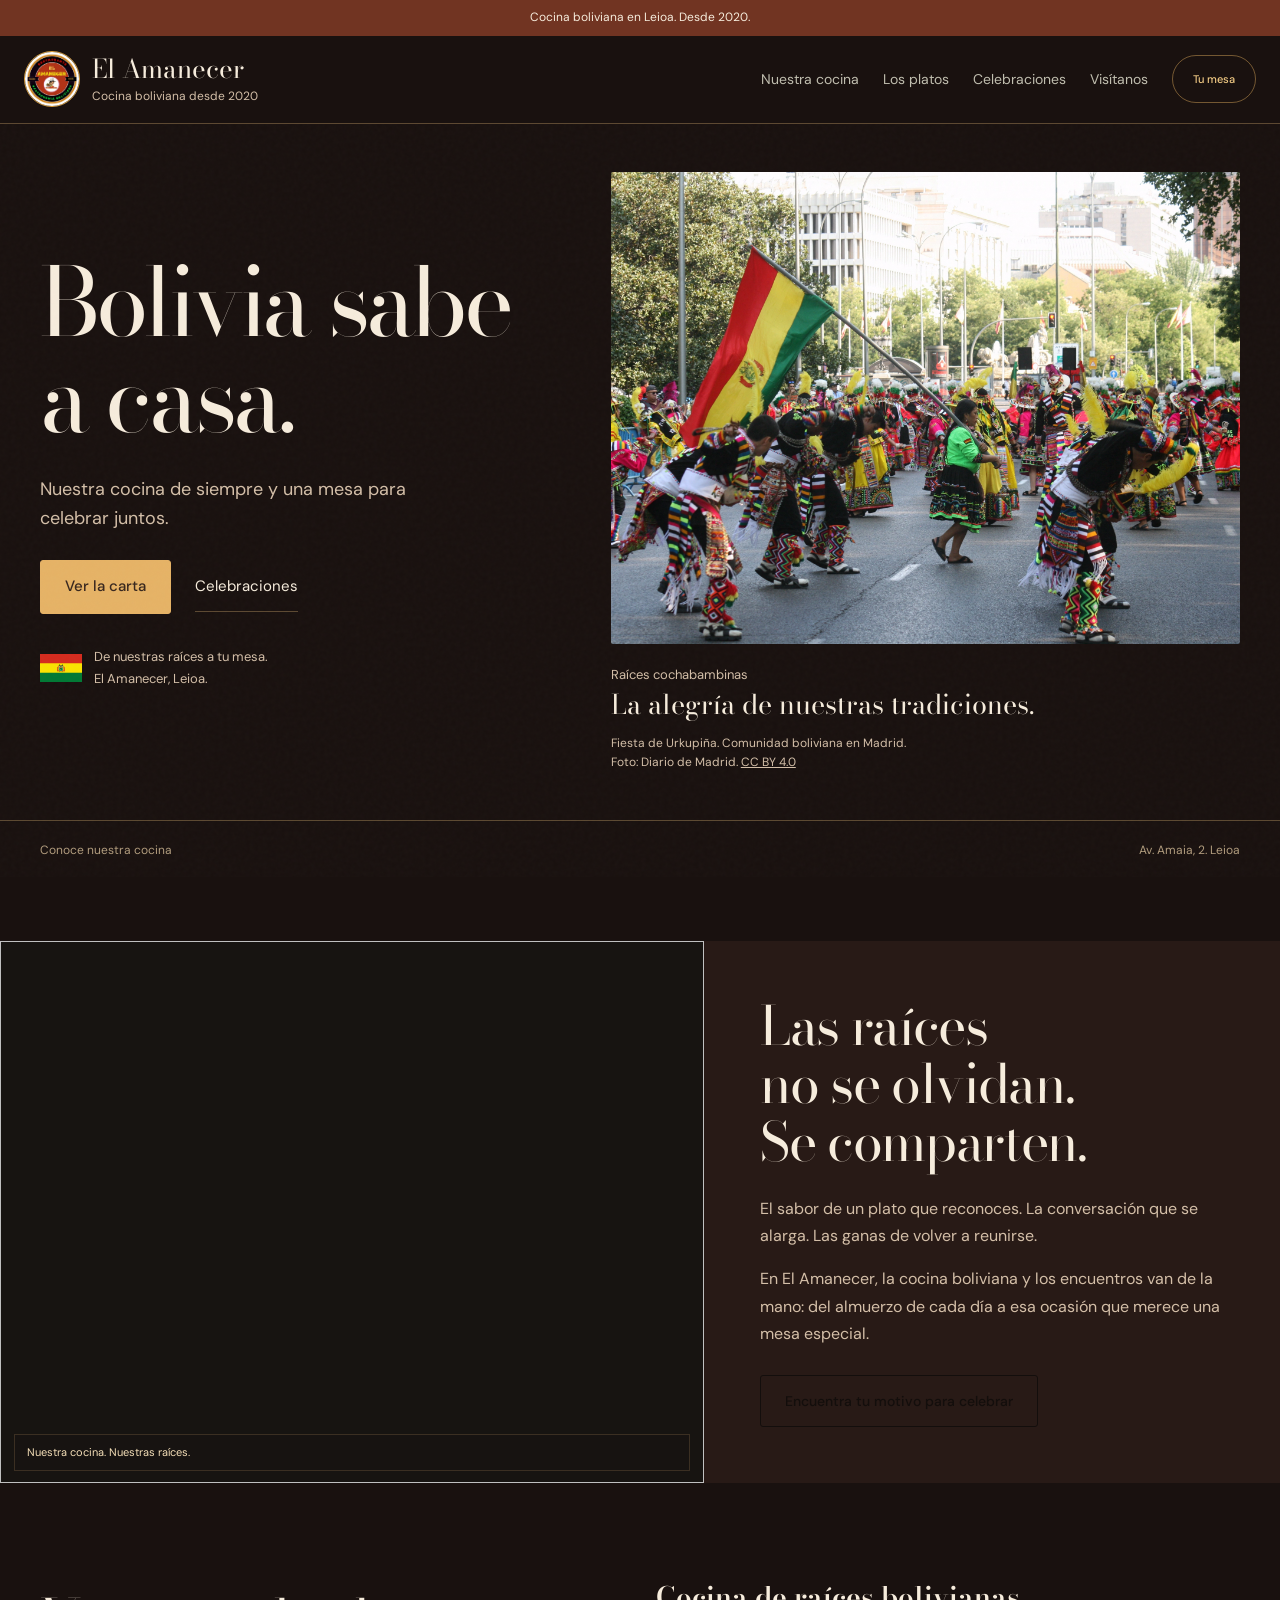
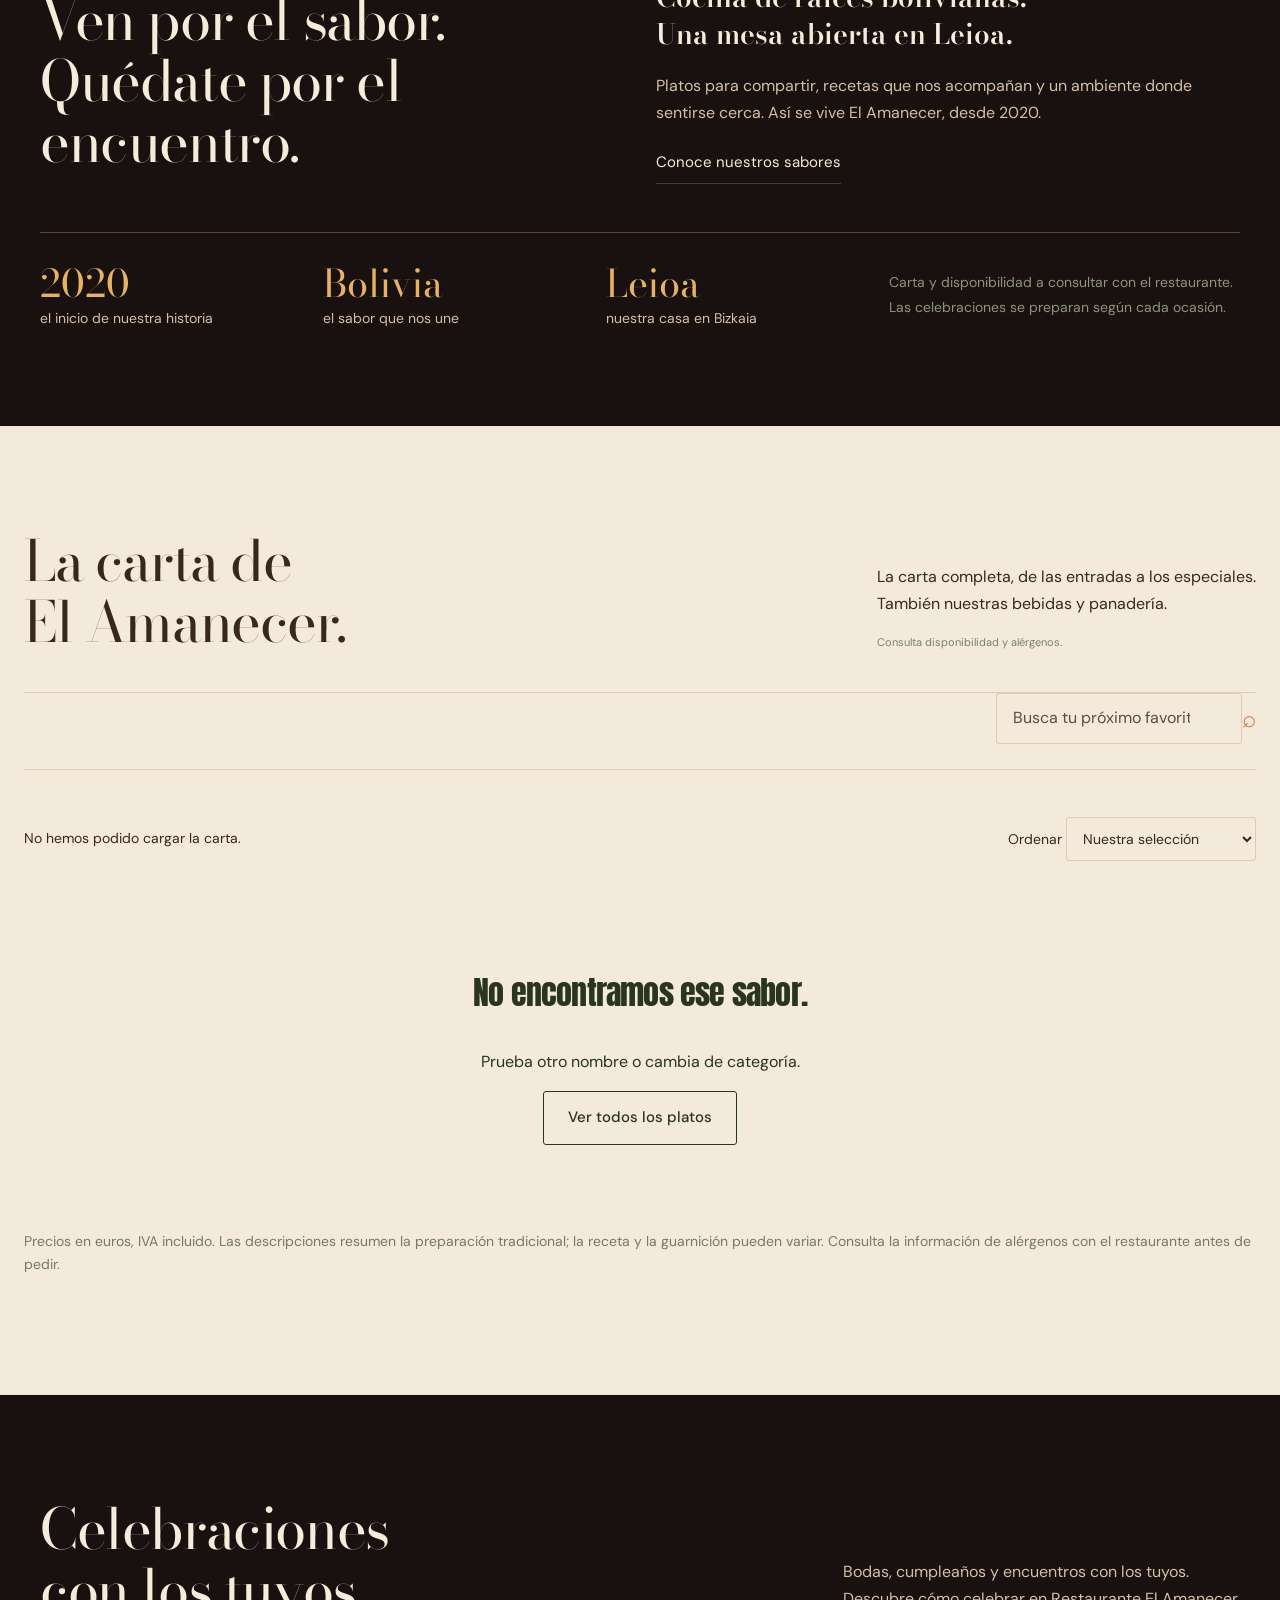
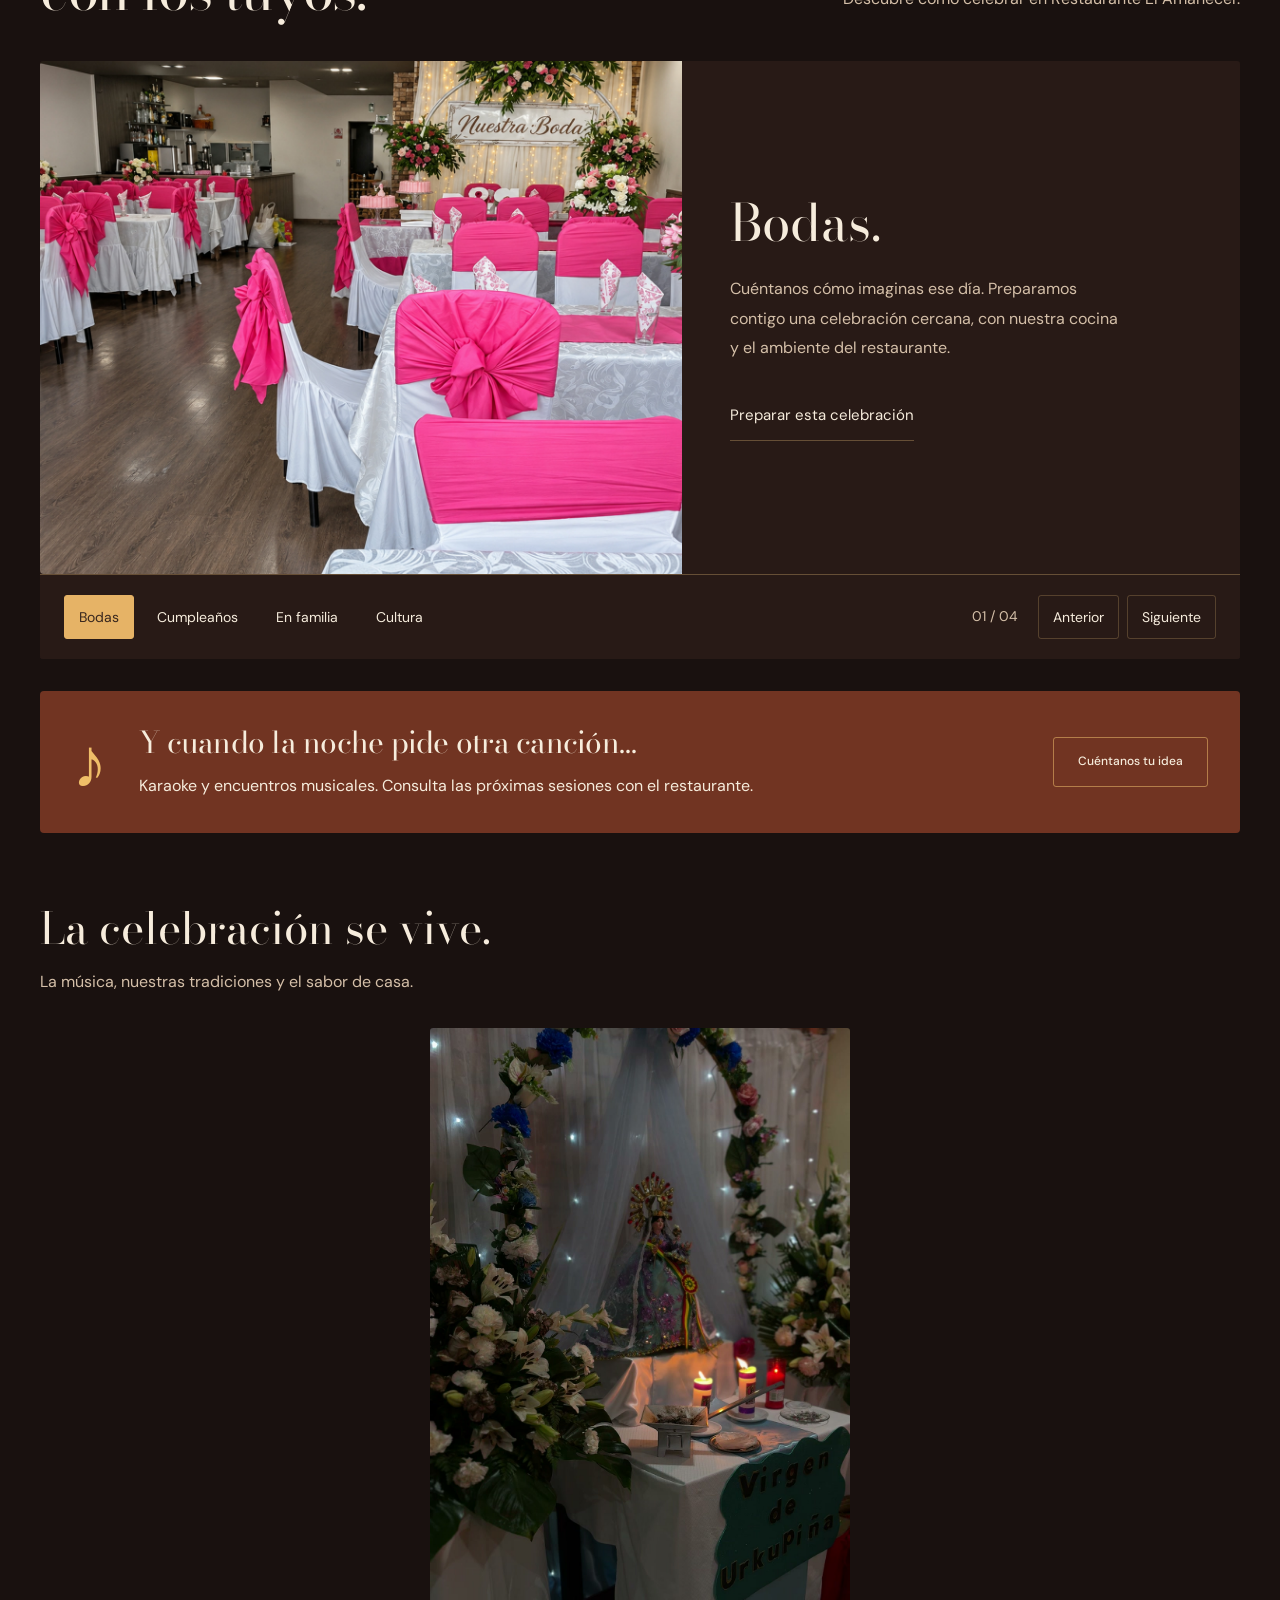
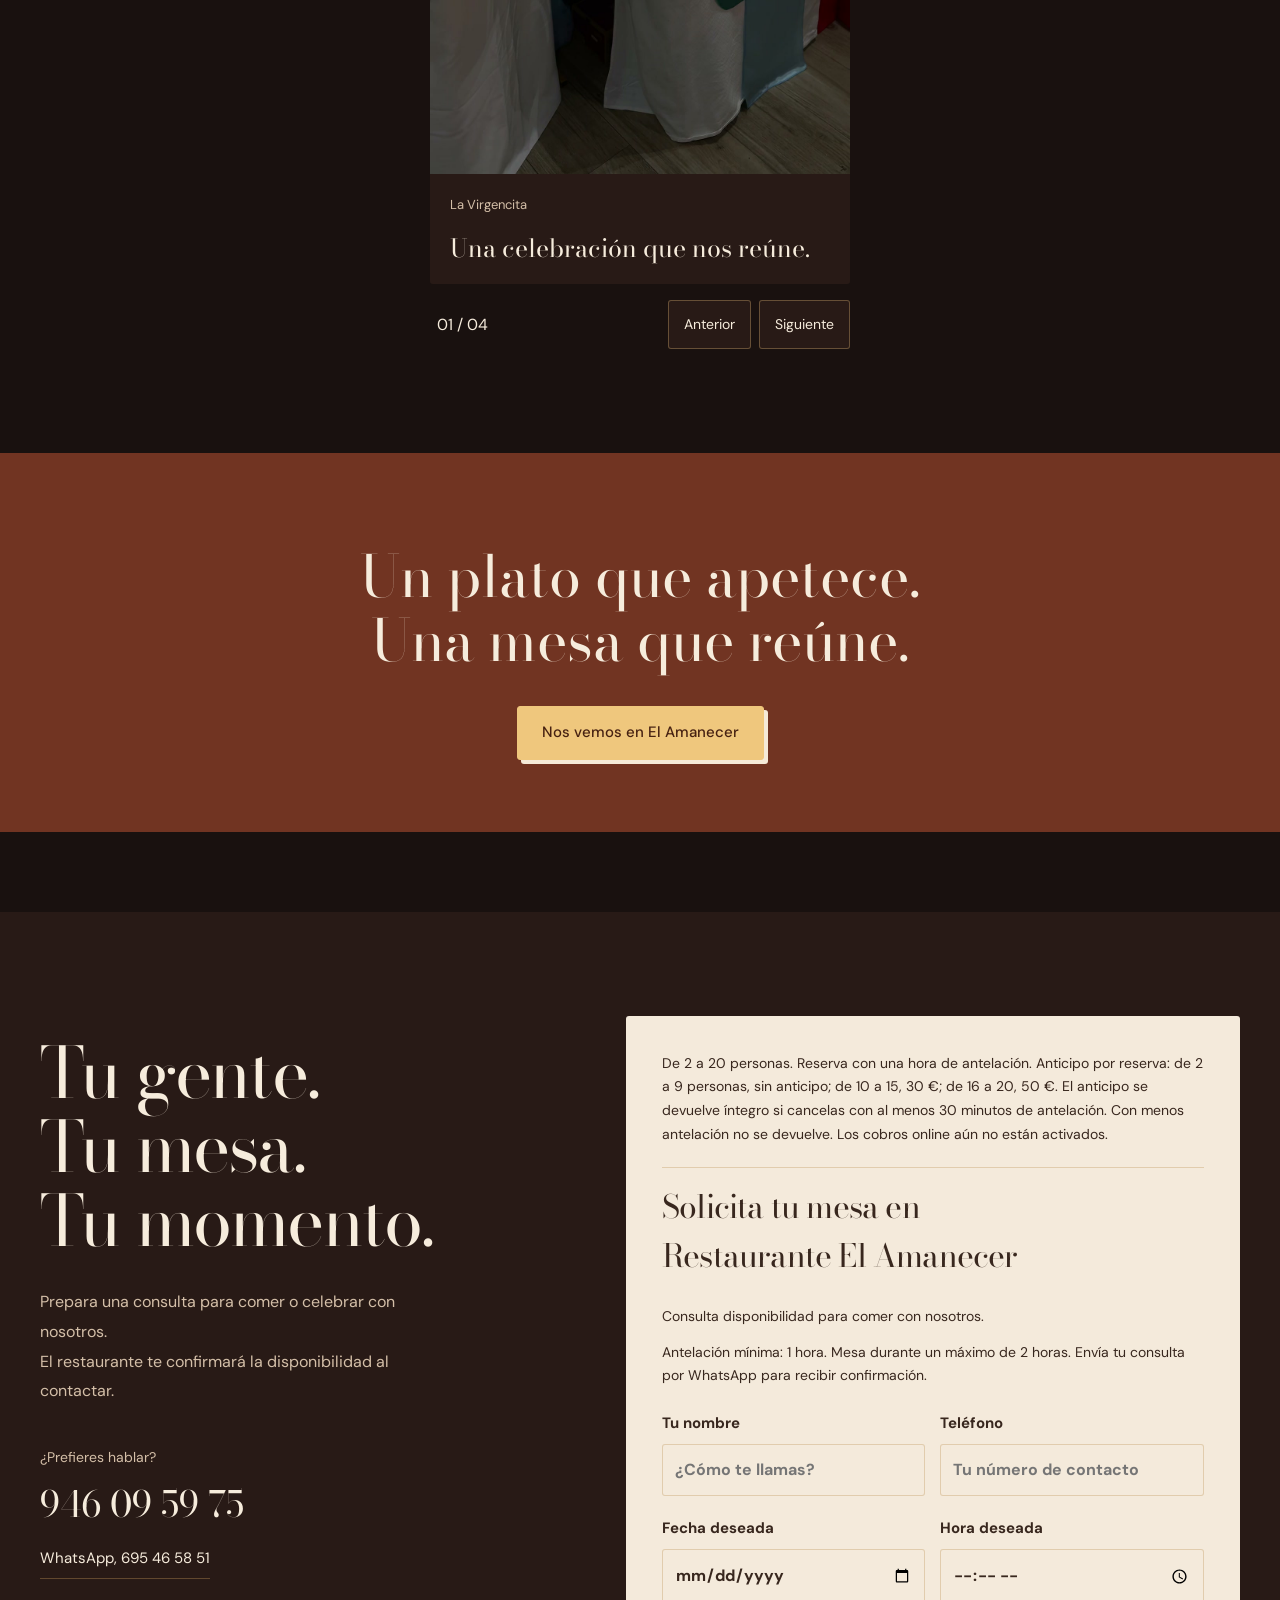
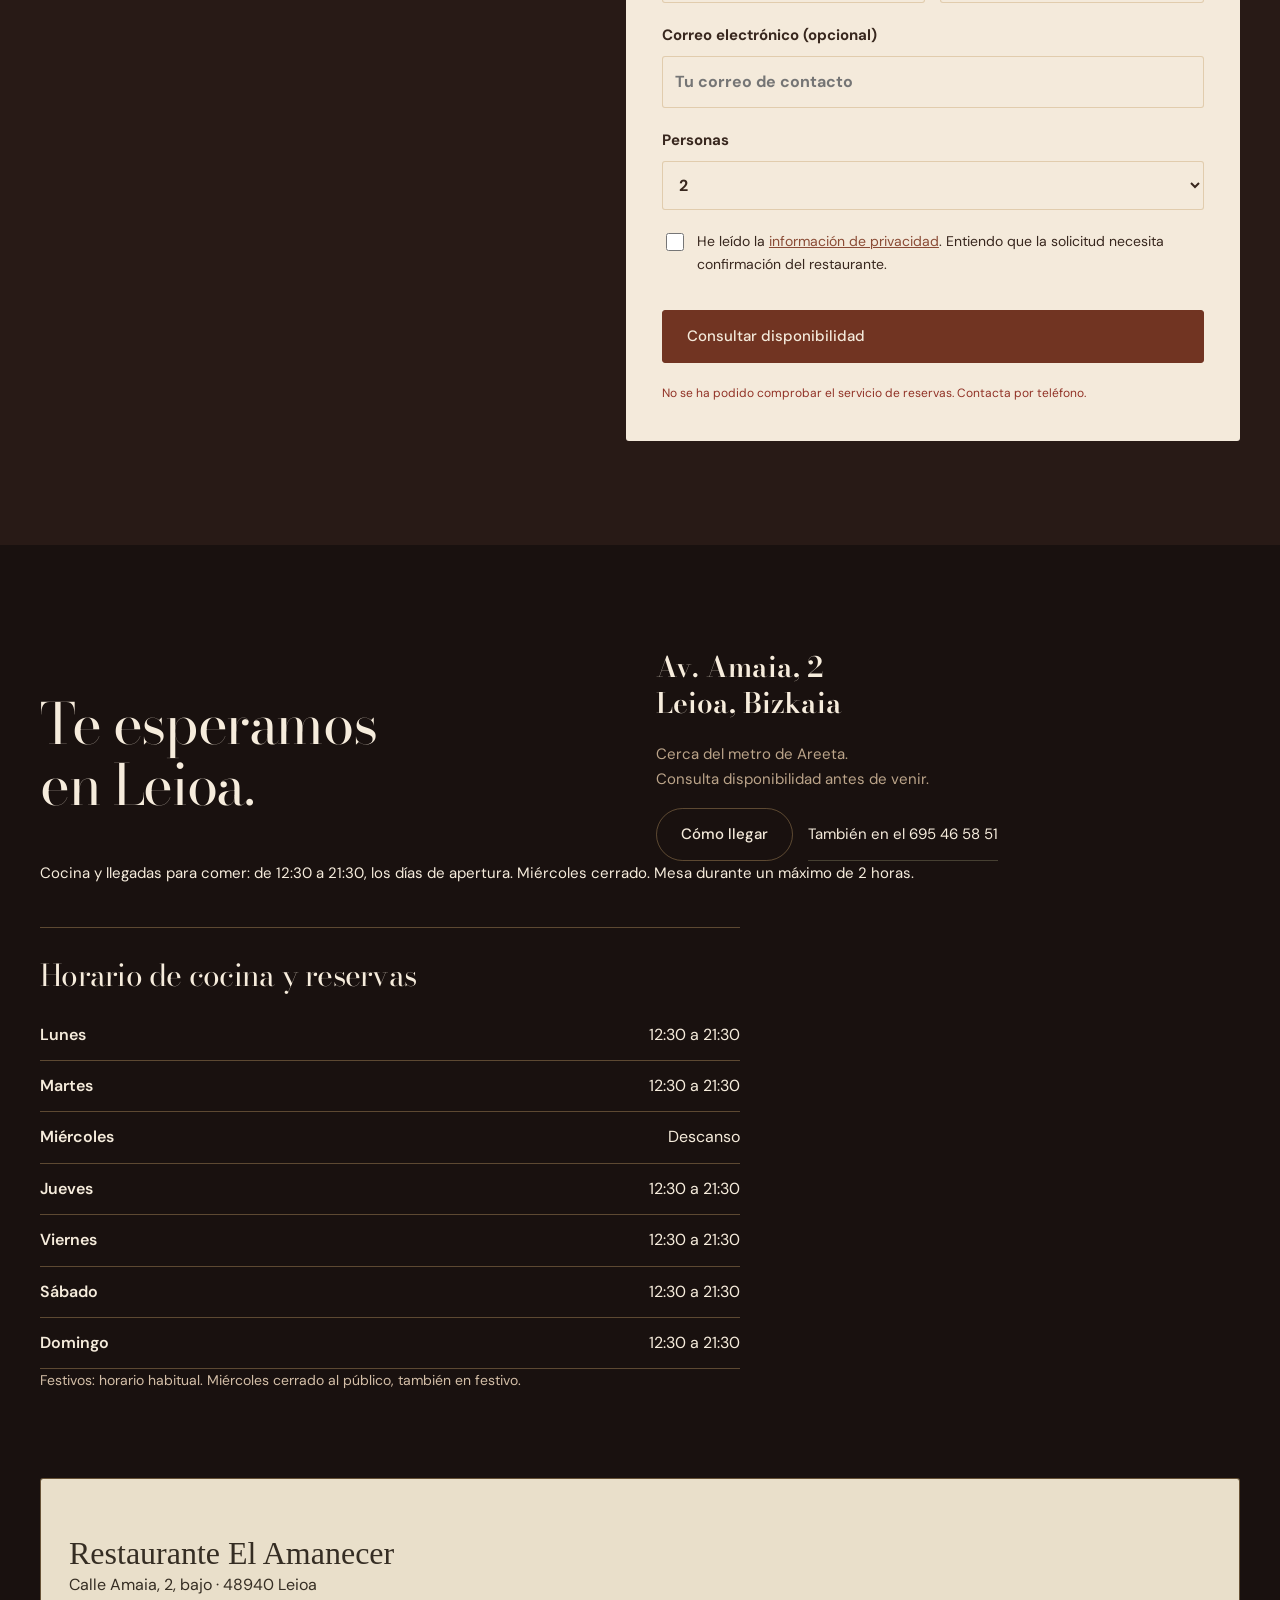
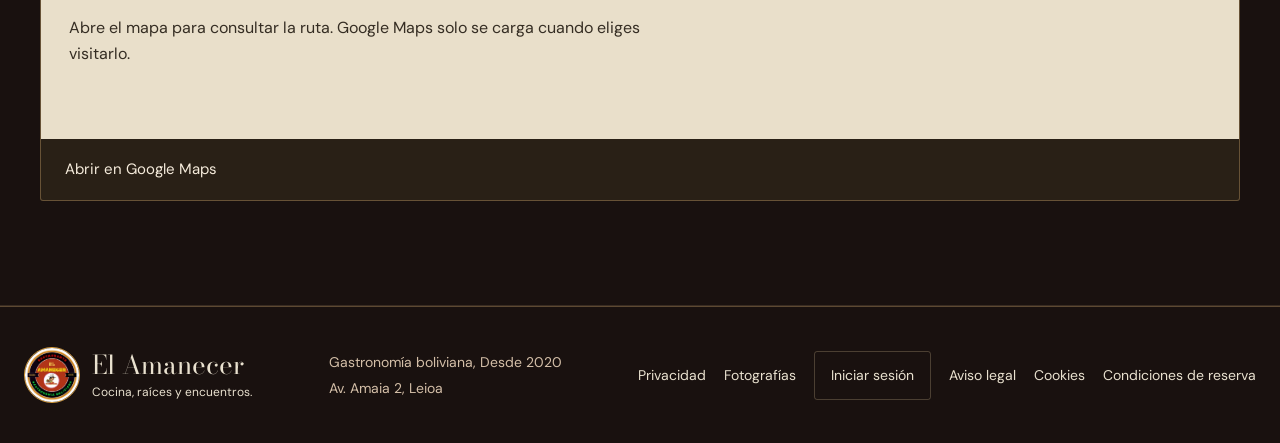
==== commit c0ba7d67: "Refresh browser assets for live administration and reservation rules" ====
--- a/index.html
+++ b/index.html
@@ -26,6 +26,6 @@
 <footer><a class="brand" href="#inicio"><img class="brand-logo" src="images/logo-amanecer.jpeg" width="64" height="64" alt="Logotipo de El Amanecer"><span>El Amanecer<small>Cocina, raíces y encuentros.</small></span></a><p>Gastronomía boliviana, Desde 2020<br>Av. Amaia 2, Leioa</p><div class="footer-links"><a href="privacidad.html">Privacidad</a><a href="creditos.html">Fotografías</a><a class="admin-entry" href="editor.html">Iniciar sesión</a><a href="aviso-legal.html">Aviso legal</a><a href="cookies.html">Cookies</a><a href="condiciones-reserva.html">Condiciones de reserva</a></div></footer>
 
 <dialog id="dish-dialog"><button id="dialog-close" class="dialog-close" aria-label="Cerrar detalle">×</button><img class="dish-photo" id="dialog-photo" src="images/picante-mixto.webp" width="3840" height="2160" alt=""><div class="dialog-copy"><p class="eyebrow" id="dialog-category"></p><h2 id="dialog-name"></h2><p id="dialog-description"></p><p class="fine" id="dialog-origin">Consulta la receta, los ingredientes y los alérgenos con el restaurante.</p><a id="dialog-full" class="image-full-link" href="#" target="_blank" rel="noopener">Abrir fotografía </a><div class="price-row"><strong id="dialog-price"></strong></div></div></dialog>
-<div id="toast" role="status"></div><script src="backend.js?v=menu19"></script><script src="cms.js?v=menu19" defer></script><script src="media-editor.js?v=menu19" defer></script><script src="booking-rules.js?v=menu19" defer></script><script src="app.js?v=menu19" defer></script><script src="booking-connected.js?v=menu19" defer></script><script src="events.js?v=menu19" defer></script><script src="media-rotation.js?v=connected15" defer></script><script src="silent-media.js?v=connected15" defer></script><script src="experience.js?v=hallmark19" defer></script>
-<script src="daily-menu.js?v=menu19"></script></body></html>
+<div id="toast" role="status"></div><script src="backend.js?v=launch20"></script><script src="cms.js?v=launch20" defer></script><script src="media-editor.js?v=launch20" defer></script><script src="booking-rules.js?v=launch20" defer></script><script src="app.js?v=launch20" defer></script><script src="booking-connected.js?v=launch20" defer></script><script src="events.js?v=launch20" defer></script><script src="media-rotation.js?v=launch20" defer></script><script src="silent-media.js?v=launch20" defer></script><script src="experience.js?v=launch20" defer></script>
+<script src="daily-menu.js?v=launch20"></script></body></html>
 
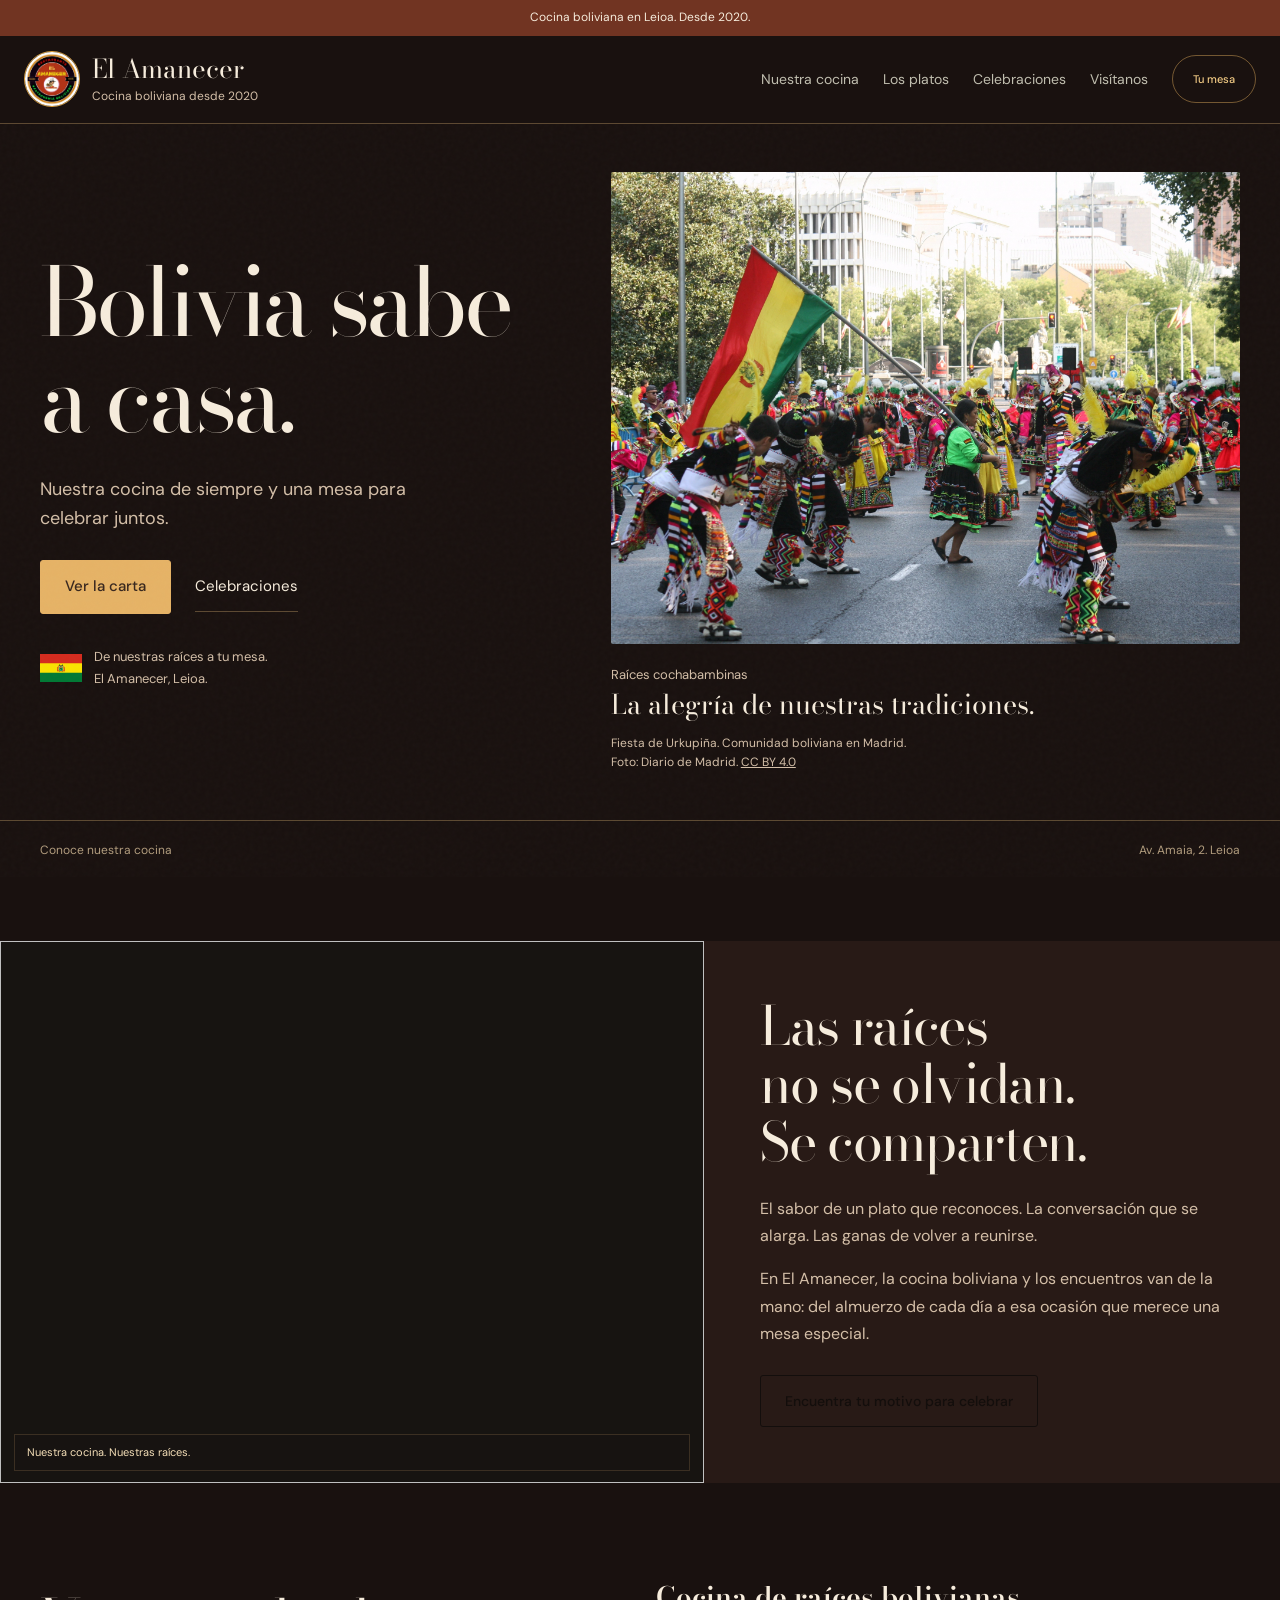
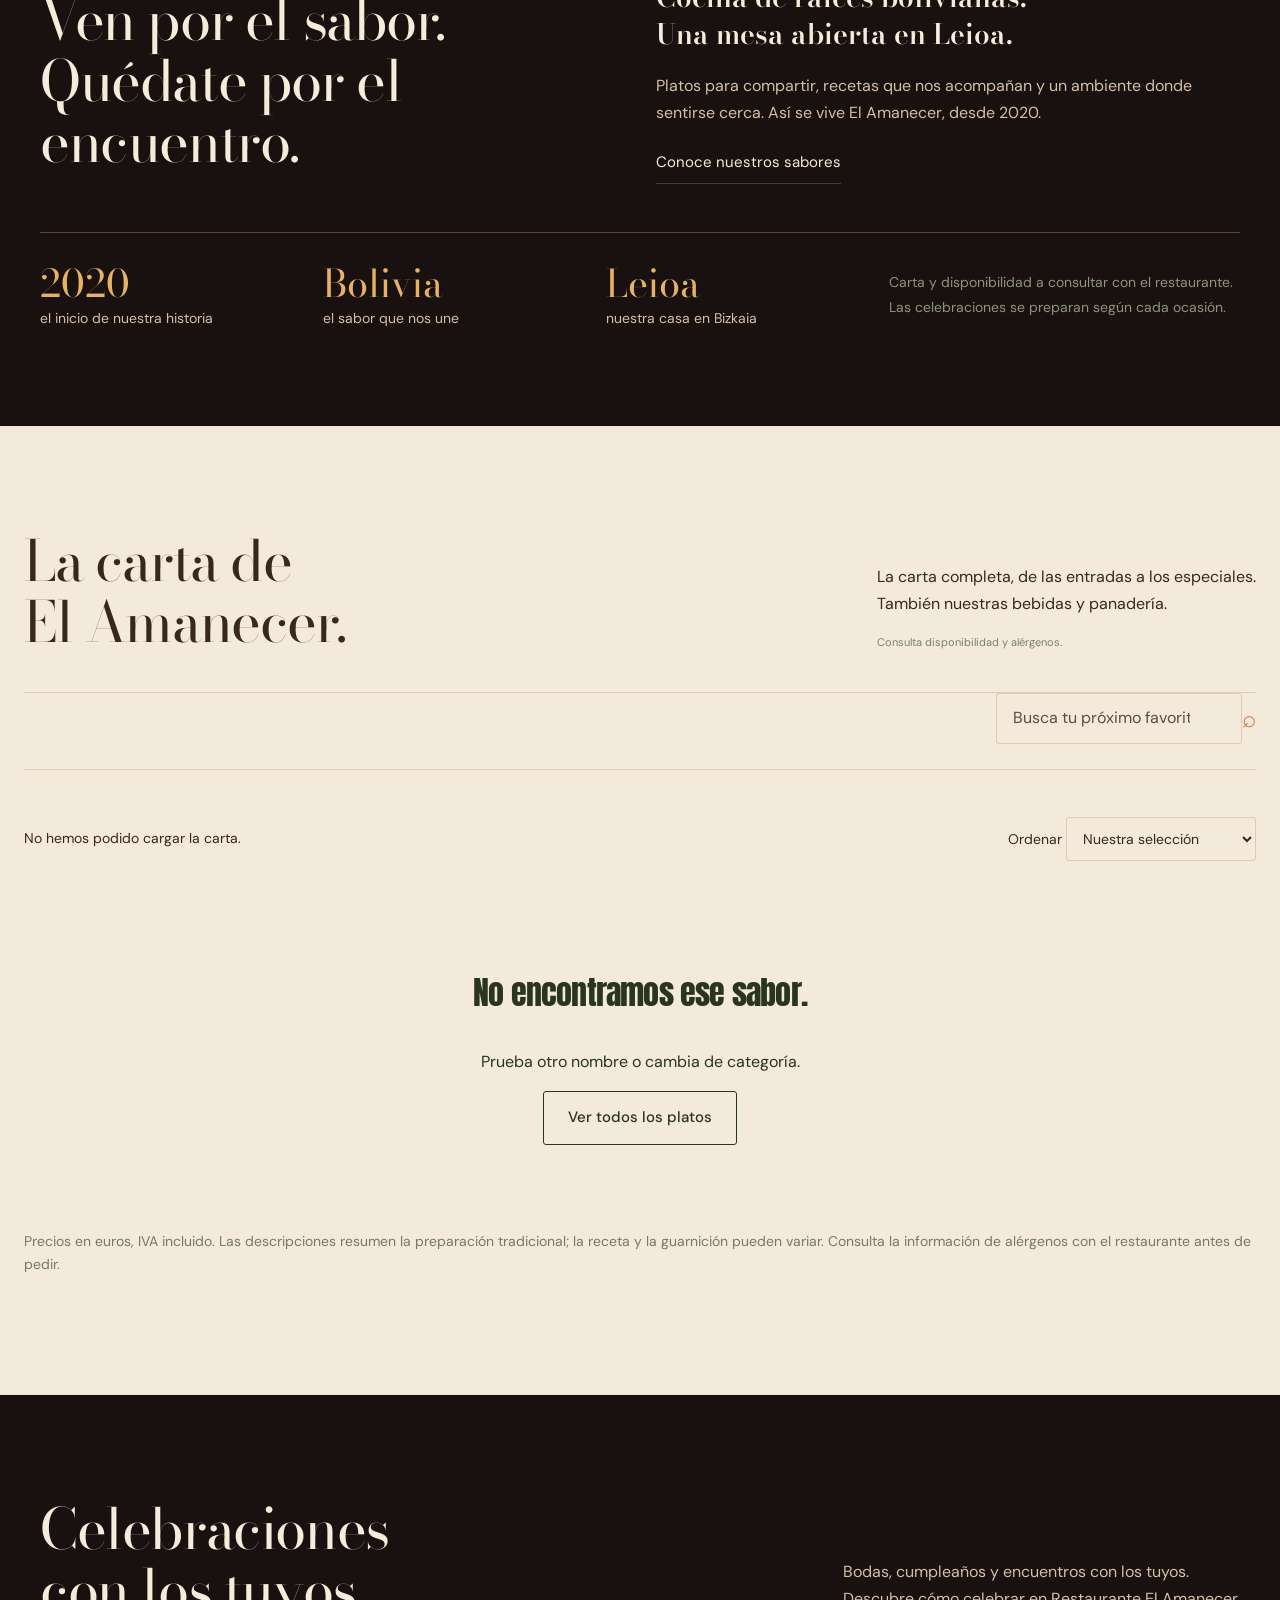
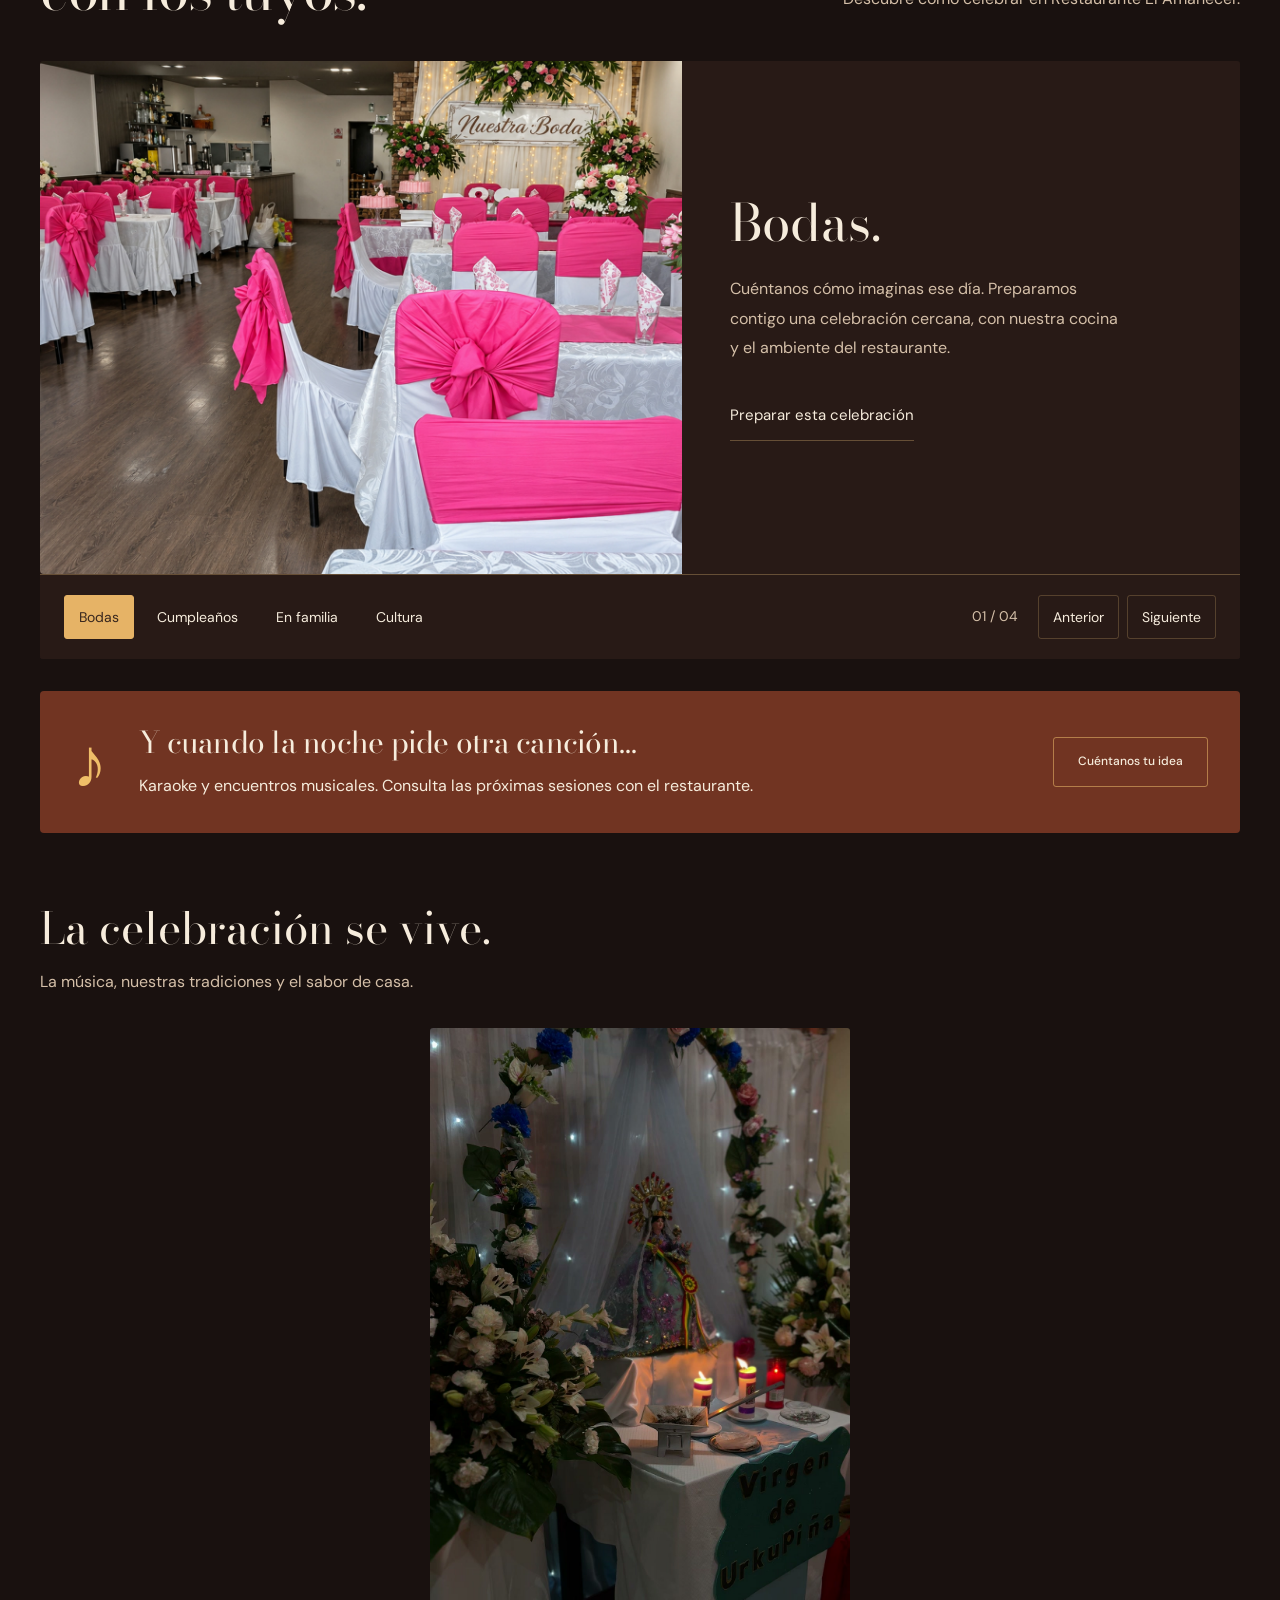
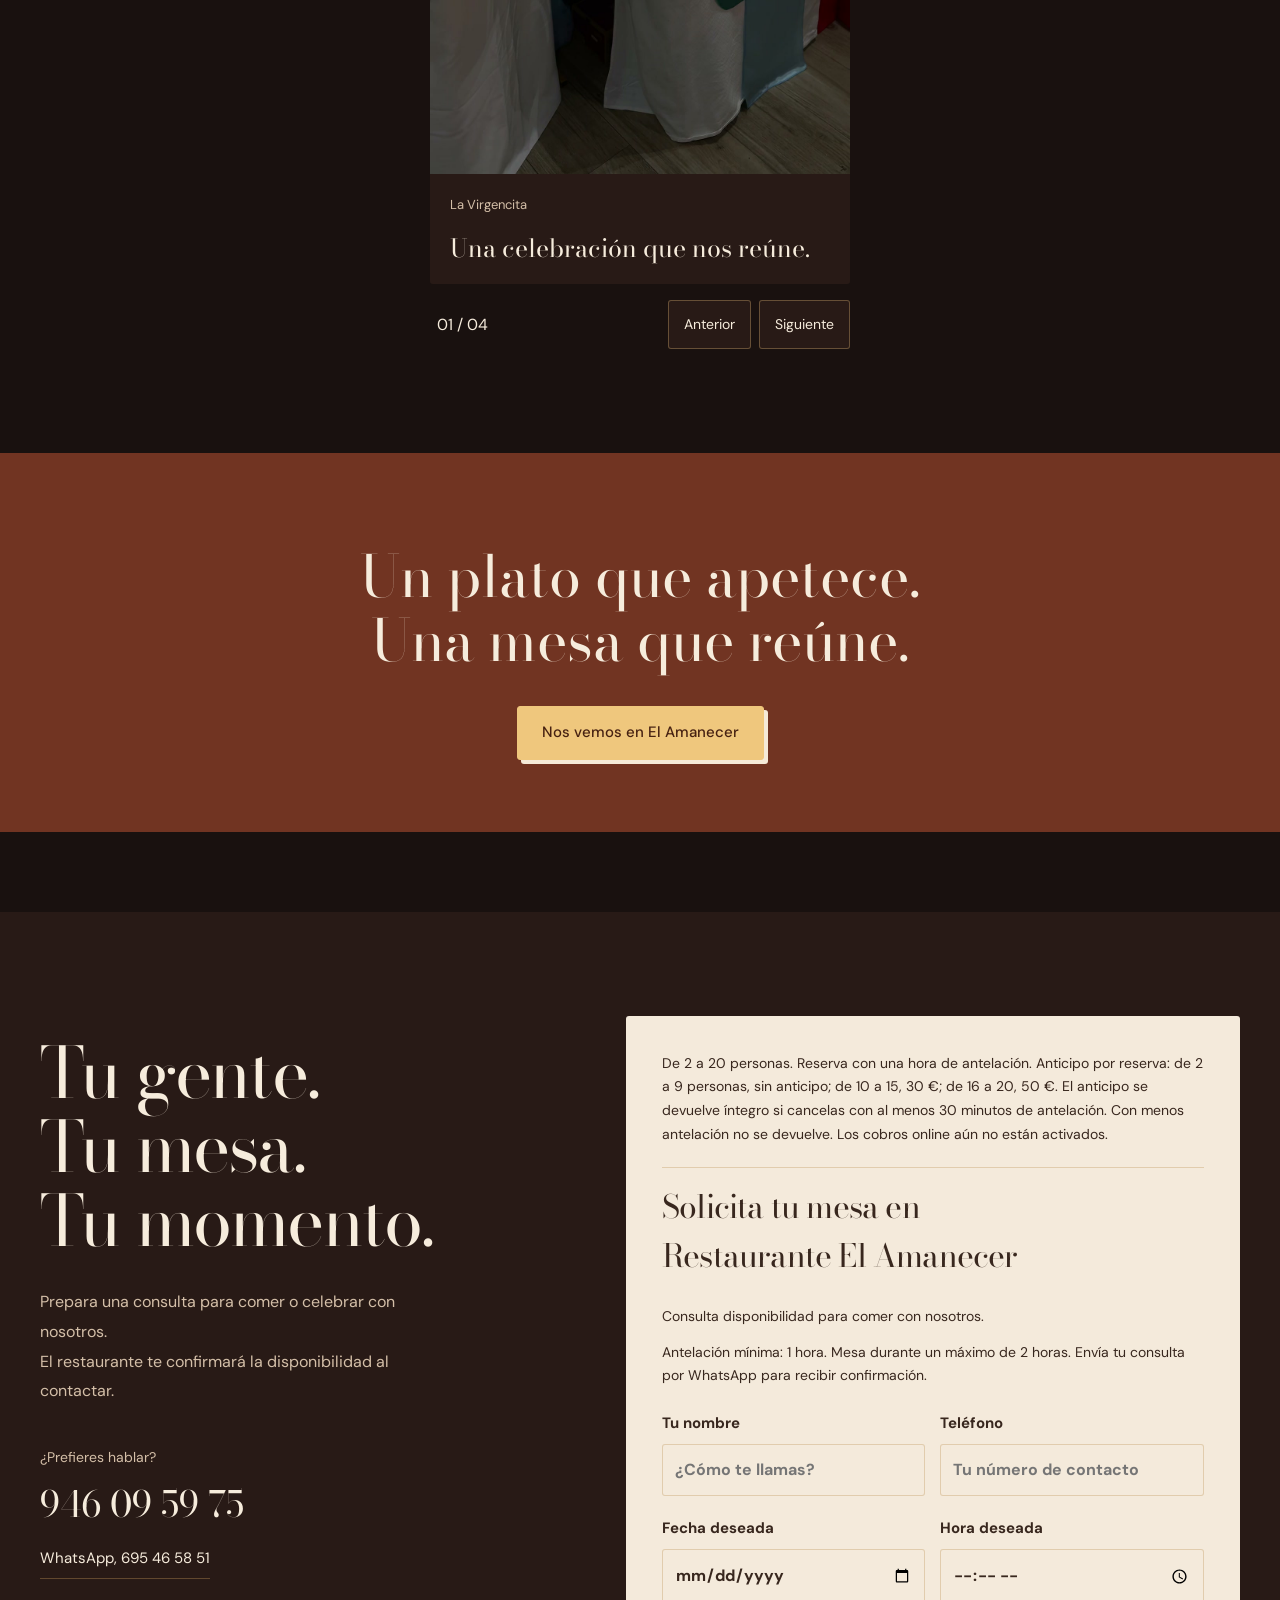
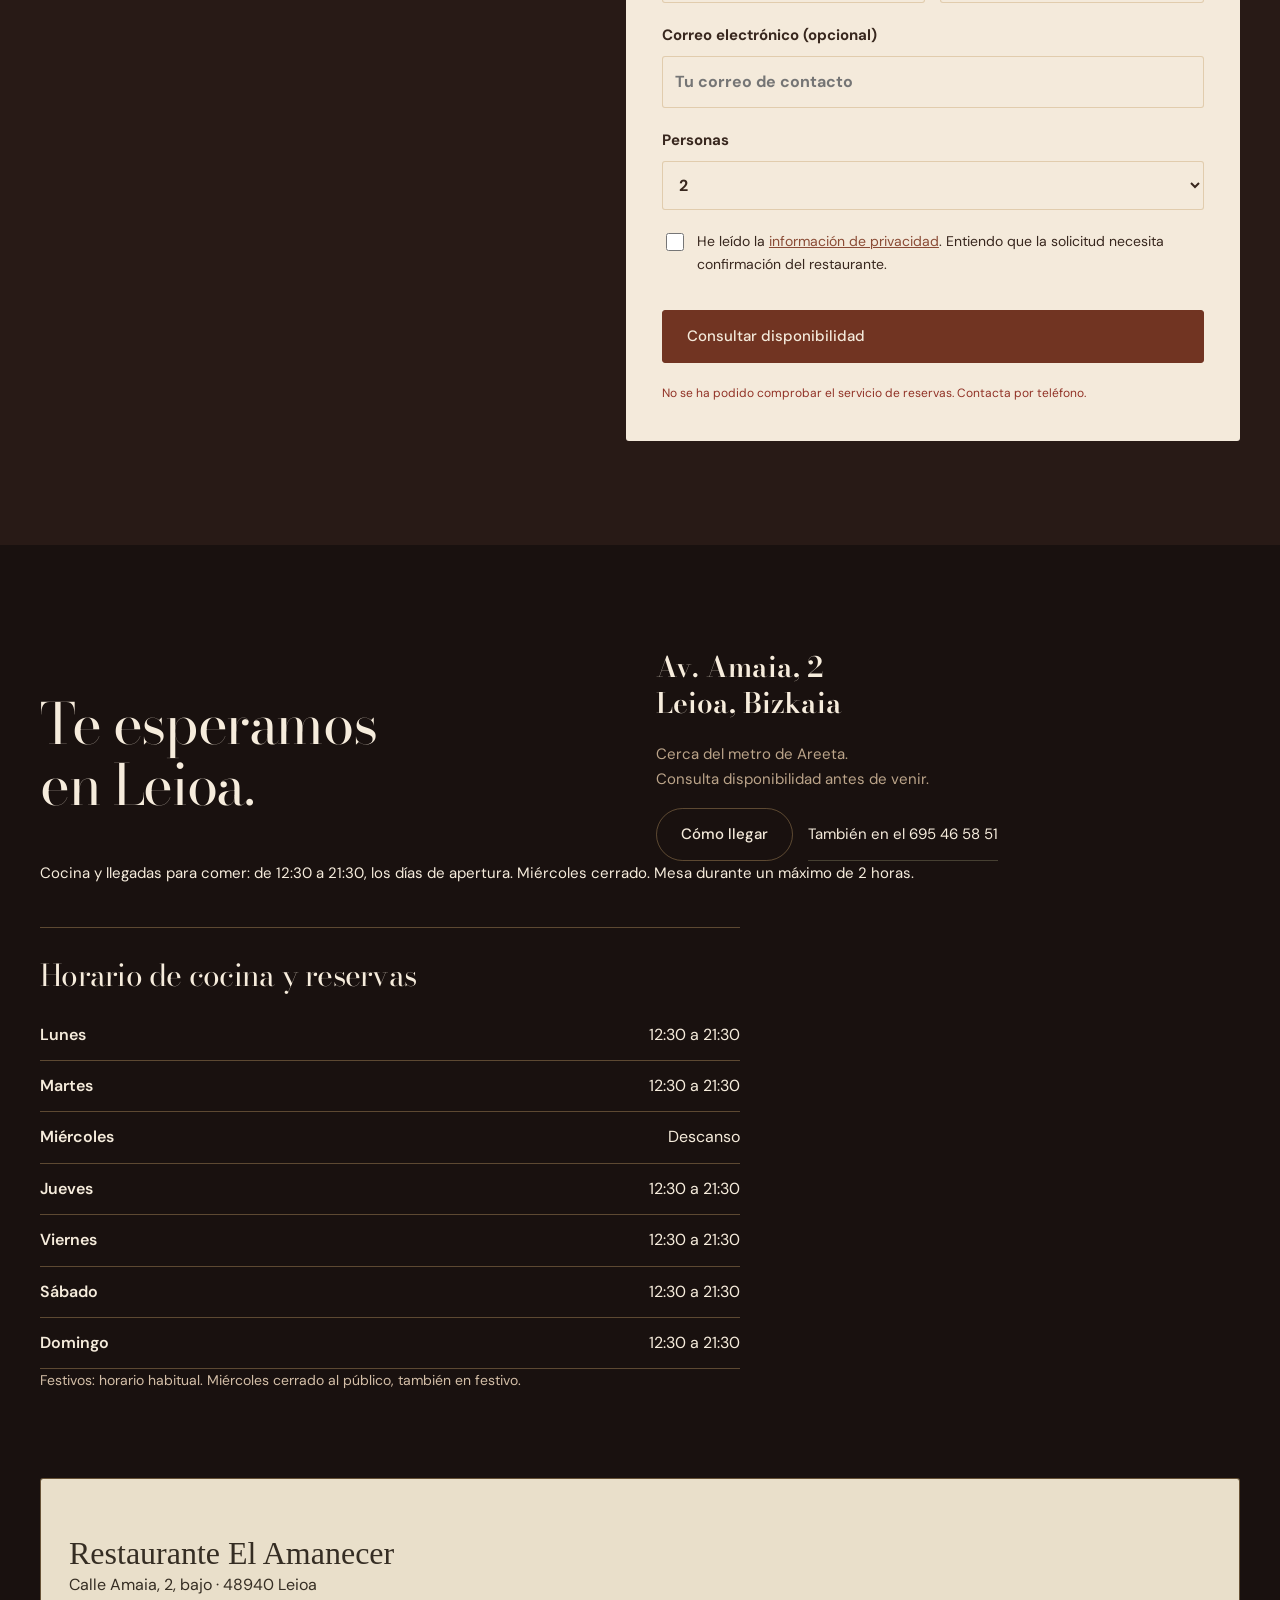
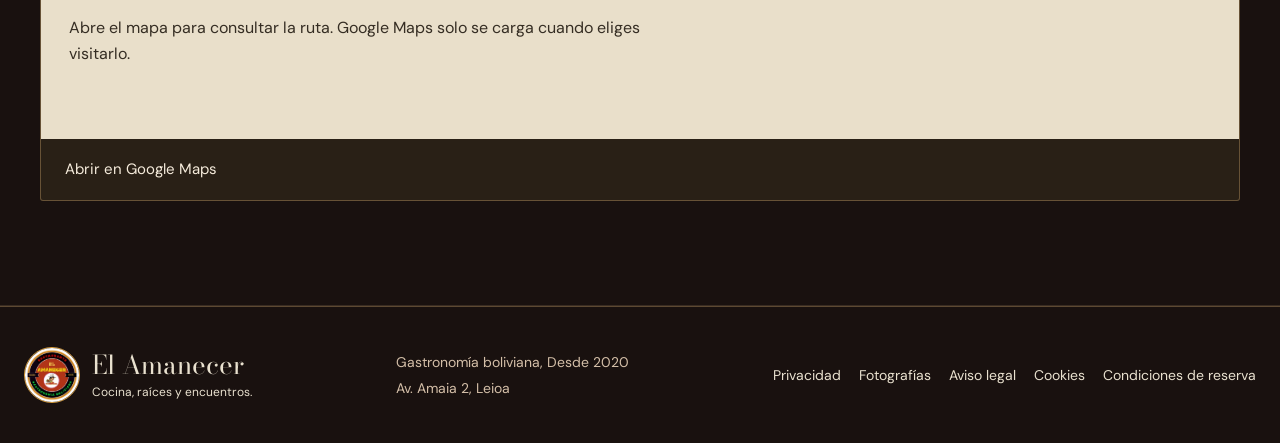
==== commit 728a3178: "Remove public admin link and remember owner sessions with refresh and logout" ====
--- a/index.html
+++ b/index.html
@@ -23,7 +23,7 @@
 <section id="reservas" class="section booking"><div><h2>Tu gente.<br>Tu mesa.<br>Tu momento.</h2><p>Prepara una consulta para comer o celebrar con nosotros.<br>El restaurante te confirmará la disponibilidad al contactar.</p><div class="booking-contact"><span>¿Prefieres hablar?</span><a href="tel:+34946095975">946 09 59 75 </a><a class="booking-whatsapp" href="https://wa.me/34695465851" target="_blank" rel="noopener">WhatsApp, 695 46 58 51 </a></div></div><form id="booking"><p class="booking-policy-summary">De 2 a 20 personas. Reserva con una hora de antelación. Anticipo por reserva: de 2 a 9 personas, sin anticipo; de 10 a 15, 30 €; de 16 a 20, 50 €. El anticipo se devuelve íntegro si cancelas con al menos 30 minutos de antelación. Con menos antelación no se devuelve. Los cobros online aún no están activados.</p><h3>Solicita tu mesa en Restaurante El Amanecer</h3><p class="fine">Consulta disponibilidad para comer con nosotros.</p><p id="booking-mode">Antelación mínima: 1 hora. Mesa durante un máximo de 2 horas. Envía tu consulta por WhatsApp para recibir confirmación.</p><div class="pair"><label>Tu nombre<input name="name" required maxlength="80" autocomplete="given-name" placeholder="¿Cómo te llamas?"></label><label>Teléfono<input name="phone" required maxlength="24" type="tel" autocomplete="tel" pattern="[+0-9 ()-]{7,24}" placeholder="Tu número de contacto"></label></div><div class="pair"><label>Fecha deseada<input type="date" name="date" required></label><label>Hora deseada<input type="time" name="time" required></label></div><label>Correo electrónico (opcional)<input name="email" type="email" maxlength="254" autocomplete="email" placeholder="Tu correo de contacto"></label><label>Personas<select name="people"><option>2</option><option>3</option><option>4</option><option>5</option><option>6</option><option>7</option><option>8</option><option>9</option><option>10</option><option>11</option><option>12</option><option>13</option><option>14</option><option>15</option><option>16</option><option>17</option><option>18</option><option>19</option><option>20</option></select></label><label class="consent"><input name="consent" type="checkbox" required><span>He leído la <a href="privacidad.html">información de privacidad</a>. Entiendo que la solicitud necesita confirmación del restaurante.</span></label><button class="button" type="submit">Consultar disponibilidad </button><p id="result" role="status"></p></form></section>
 <section id="visitanos" class="section visit"><div class="intro-grid"><h2>Te esperamos<br>en Leioa.</h2><div><p class="lead">Av. Amaia, 2<br>Leioa, Bizkaia</p><p>Cerca del metro de Areeta.<br>Consulta disponibilidad antes de venir.</p><div class="contact-links"><a class="outline" href="https://www.google.com/maps/search/?api=1&query=Restaurante+El+Amanecer+Av+Amaia+2+Leioa" target="_blank" rel="noopener">Cómo llegar </a><a class="text-link" href="tel:+34695465851">También en el 695 46 58 51 </a></div></div></div><p class="kitchen-hours">Cocina y llegadas para comer: de 12:30 a 21:30, los días de apertura. Miércoles cerrado. Mesa durante un máximo de 2 horas.</p><div class="opening-hours" aria-labelledby="hours-title"><h3 id="hours-title">Horario de cocina y reservas</h3><dl><div><dt>Lunes</dt><dd>12:30 a 21:30</dd></div><div><dt>Martes</dt><dd>12:30 a 21:30</dd></div><div><dt>Miércoles</dt><dd>Descanso</dd></div><div><dt>Jueves</dt><dd>12:30 a 21:30</dd></div><div><dt>Viernes</dt><dd>12:30 a 21:30</dd></div><div><dt>Sábado</dt><dd>12:30 a 21:30</dd></div><div><dt>Domingo</dt><dd>12:30 a 21:30</dd></div></dl><p>Festivos: horario habitual. Miércoles cerrado al público, también en festivo.</p></div><div class="location-map"><div class="map-placeholder"><strong>Restaurante El Amanecer</strong><p>Calle Amaia, 2, bajo · 48940 Leioa</p><p>Abre el mapa para consultar la ruta. Google Maps solo se carga cuando eliges visitarlo.</p></div><a href="https://www.google.com/maps/search/?api=1&query=Restaurante+El+Amanecer+Av+Amaia+2+Leioa" target="_blank" rel="noopener">Abrir en Google Maps </a></div></section>
 <noscript><p class="noscript-note">Para consultar la carta interactiva, activa JavaScript. También puedes llamar al <a href="tel:+34946095975">946 09 59 75</a> para consultar platos y disponibilidad.</p></noscript></main>
-<footer><a class="brand" href="#inicio"><img class="brand-logo" src="images/logo-amanecer.jpeg" width="64" height="64" alt="Logotipo de El Amanecer"><span>El Amanecer<small>Cocina, raíces y encuentros.</small></span></a><p>Gastronomía boliviana, Desde 2020<br>Av. Amaia 2, Leioa</p><div class="footer-links"><a href="privacidad.html">Privacidad</a><a href="creditos.html">Fotografías</a><a class="admin-entry" href="editor.html">Iniciar sesión</a><a href="aviso-legal.html">Aviso legal</a><a href="cookies.html">Cookies</a><a href="condiciones-reserva.html">Condiciones de reserva</a></div></footer>
+<footer><a class="brand" href="#inicio"><img class="brand-logo" src="images/logo-amanecer.jpeg" width="64" height="64" alt="Logotipo de El Amanecer"><span>El Amanecer<small>Cocina, raíces y encuentros.</small></span></a><p>Gastronomía boliviana, Desde 2020<br>Av. Amaia 2, Leioa</p><div class="footer-links"><a href="privacidad.html">Privacidad</a><a href="creditos.html">Fotografías</a><a href="aviso-legal.html">Aviso legal</a><a href="cookies.html">Cookies</a><a href="condiciones-reserva.html">Condiciones de reserva</a></div></footer>
 
 <dialog id="dish-dialog"><button id="dialog-close" class="dialog-close" aria-label="Cerrar detalle">×</button><img class="dish-photo" id="dialog-photo" src="images/picante-mixto.webp" width="3840" height="2160" alt=""><div class="dialog-copy"><p class="eyebrow" id="dialog-category"></p><h2 id="dialog-name"></h2><p id="dialog-description"></p><p class="fine" id="dialog-origin">Consulta la receta, los ingredientes y los alérgenos con el restaurante.</p><a id="dialog-full" class="image-full-link" href="#" target="_blank" rel="noopener">Abrir fotografía </a><div class="price-row"><strong id="dialog-price"></strong></div></div></dialog>
 <div id="toast" role="status"></div><script src="backend.js?v=launch20"></script><script src="cms.js?v=launch20" defer></script><script src="media-editor.js?v=launch20" defer></script><script src="booking-rules.js?v=launch20" defer></script><script src="app.js?v=launch20" defer></script><script src="booking-connected.js?v=launch20" defer></script><script src="events.js?v=launch20" defer></script><script src="media-rotation.js?v=launch20" defer></script><script src="silent-media.js?v=launch20" defer></script><script src="experience.js?v=launch20" defer></script>
